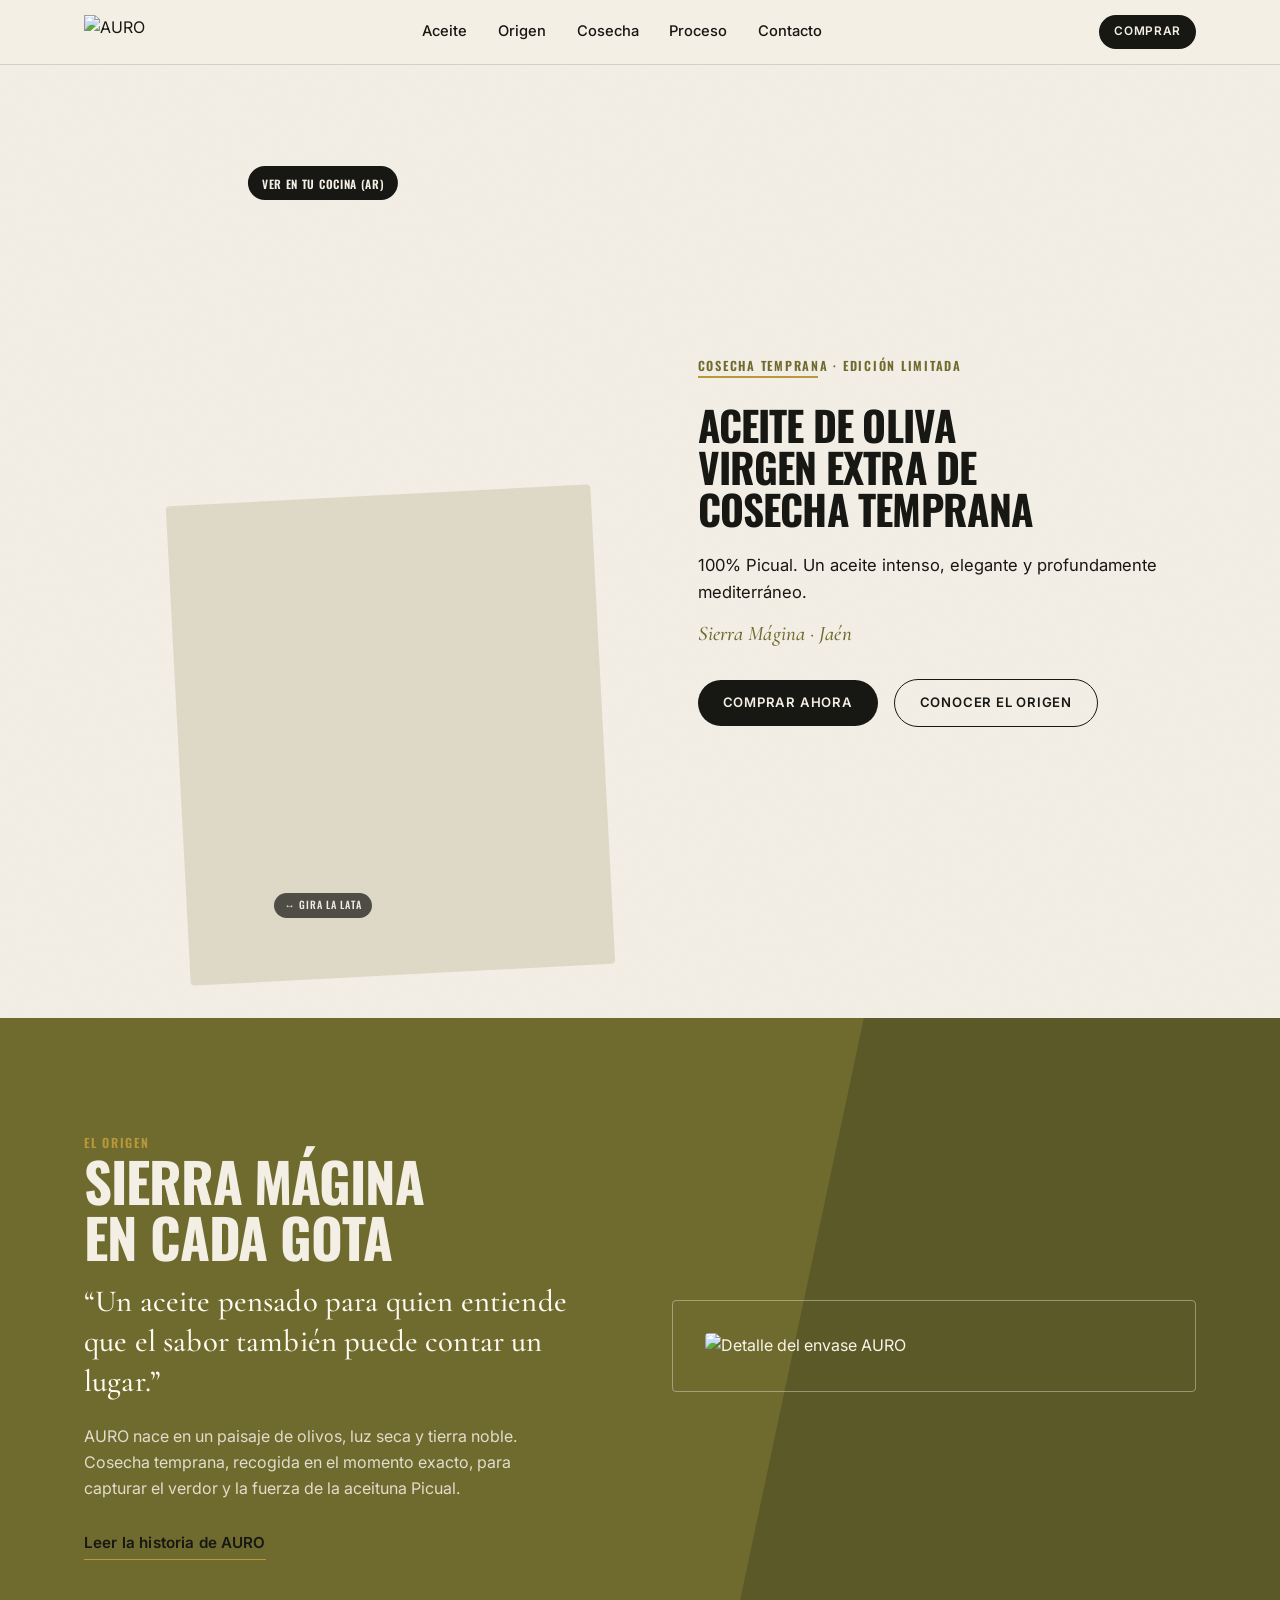
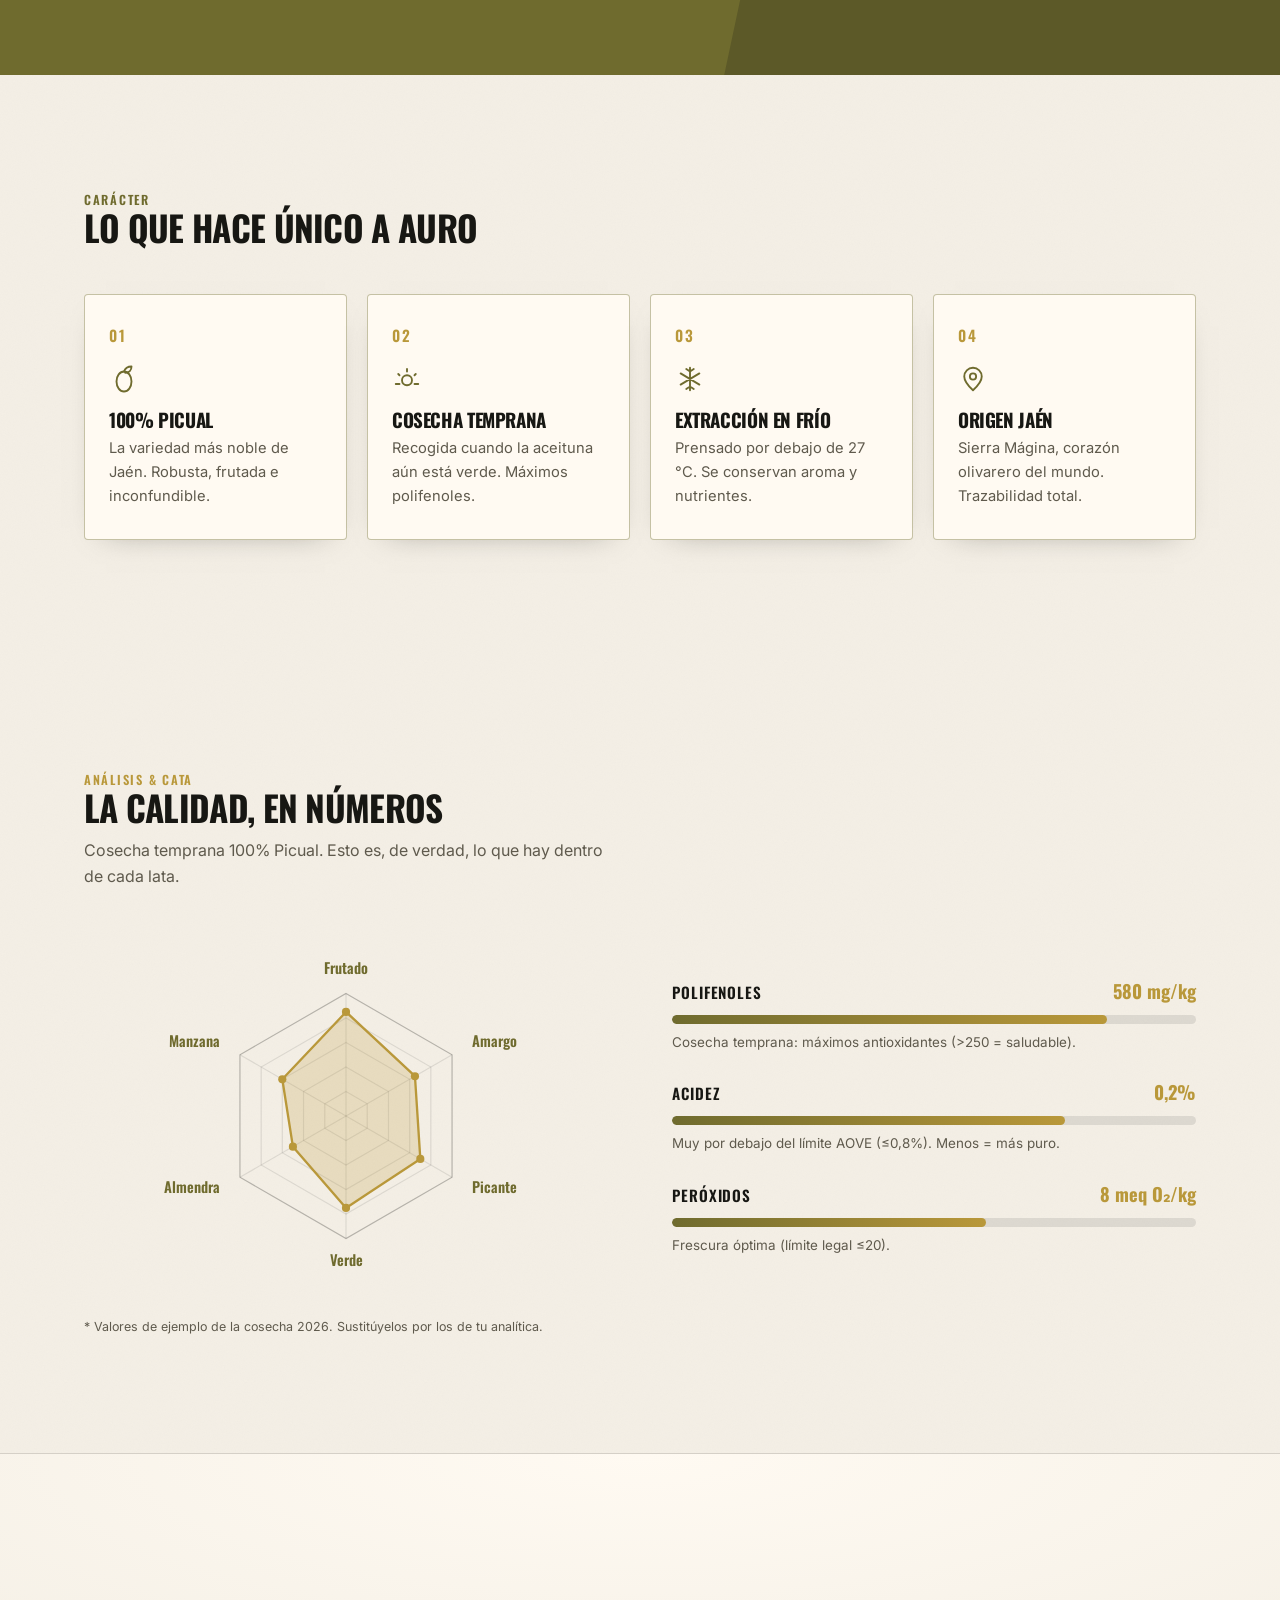
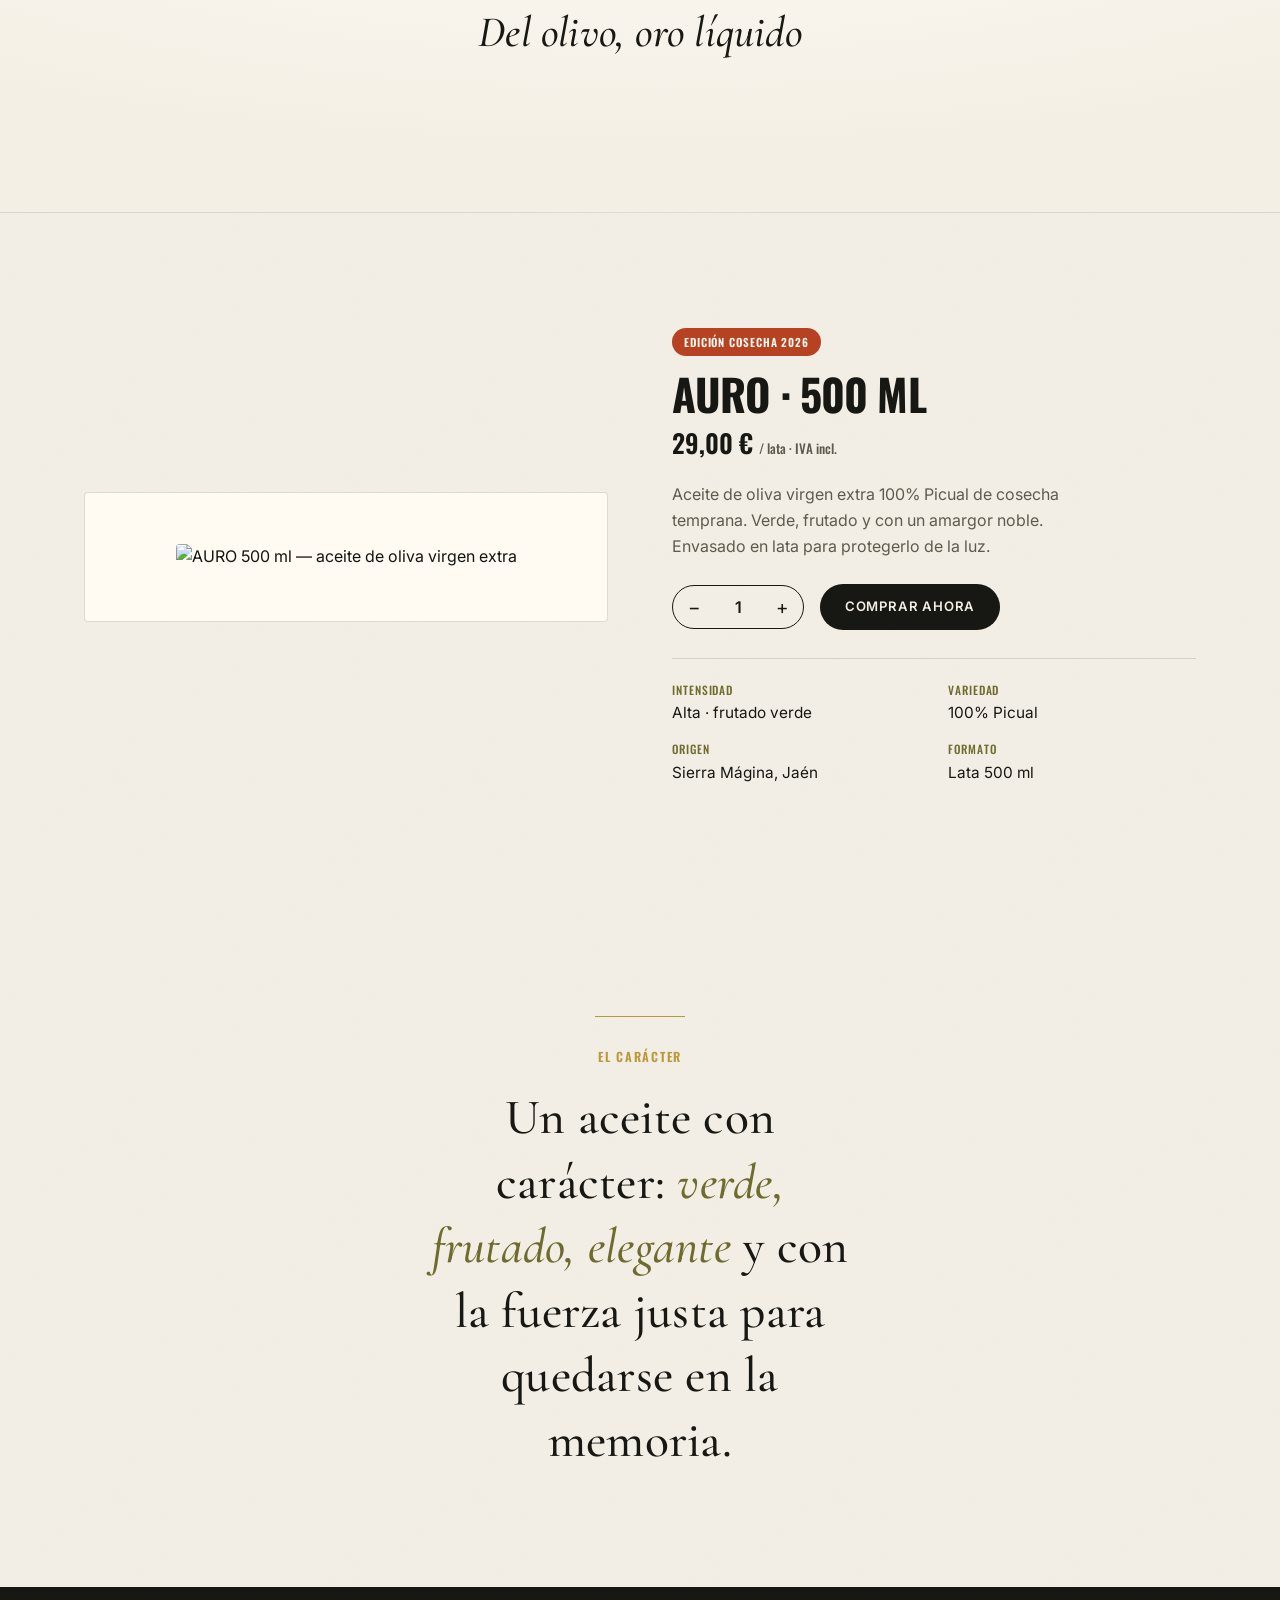
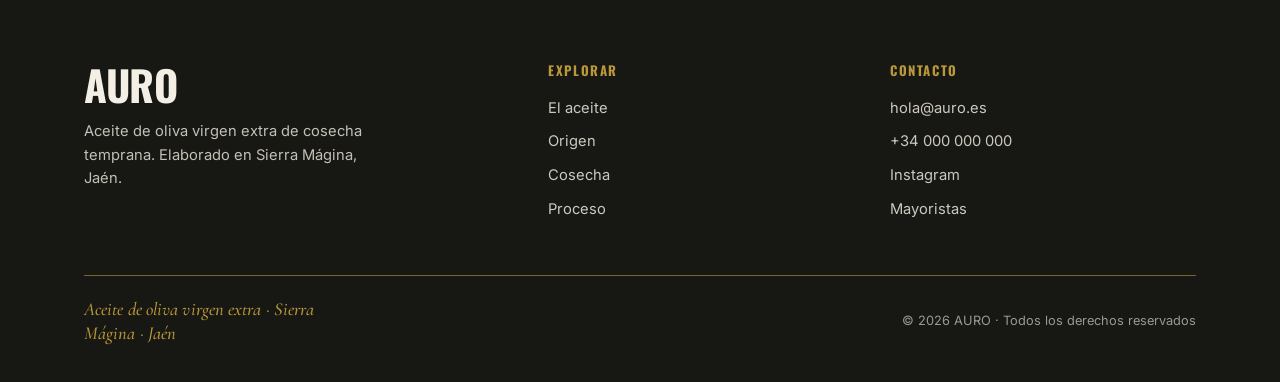
==== index.html @ fba72dfb "Ficha de cata viva (radar de sabor + datos animados) y AR en el hero - Nueva sección #cata: radar SV" ====
<!DOCTYPE html>
<html lang="es">
<head>
<meta charset="UTF-8">
<meta name="viewport" content="width=device-width, initial-scale=1.0">
<title>AURO — Aceite de Oliva Virgen Extra · Sierra Mágina, Jaén</title>
<meta name="description" content="AURO. Aceite de oliva virgen extra de cosecha temprana. 100% Picual, Sierra Mágina, Jaén. Intenso, elegante y profundamente mediterráneo.">

<link rel="icon" type="image/svg+xml" href="favicon.svg">

<!-- Tipografías -->
<link rel="preconnect" href="https://fonts.googleapis.com">
<link rel="preconnect" href="https://fonts.gstatic.com" crossorigin>
<link href="https://fonts.googleapis.com/css2?family=Cormorant+Garamond:ital,wght@0,500;0,600;1,500&family=Inter:wght@400;500;600&family=Oswald:wght@500;600;700&display=swap" rel="stylesheet">

<link rel="stylesheet" href="styles.css">

<!-- Visor 3D (model-viewer) -->
<script type="module" src="https://cdn.jsdelivr.net/npm/@google/model-viewer@3.5.0/dist/model-viewer.min.js"></script>
</head>
<body>

<!-- ============================================================
     HEADER
     ============================================================ -->
<header class="site-header">
  <div class="container site-header__inner">
    <a href="#top" class="brand" aria-label="AURO — Inicio">
      <img src="assets/logo-auro.png" alt="AURO">
    </a>

    <nav class="nav" id="nav" aria-label="Principal">
      <a href="#producto">Aceite</a>
      <a href="#origen">Origen</a>
      <a href="#atributos">Cosecha</a>
      <a href="#proceso">Proceso</a>
      <a href="#contacto">Contacto</a>
    </nav>

    <div class="header-actions">
      <a href="#producto" class="btn btn-primary btn-sm">Comprar</a>
      <button class="nav-toggle" id="navToggle" aria-label="Abrir menú" aria-expanded="false">
        <span></span><span></span><span></span>
      </button>
    </div>
  </div>
</header>

<main id="top">

  <!-- ============================================================
       HERO — 360° (izquierda) + texto (derecha)
       ============================================================ -->
  <section class="hero">
    <div class="container hero__grid">
      <div class="hero__media">
        <model-viewer
            src="assets/3d/lata.glb"
            alt="Lata de AURO — aceite de oliva virgen extra 500 ml, modelo 3D interactivo"
            poster="assets/lata-auro.png"
            camera-controls
            disable-zoom
            auto-rotate
            auto-rotate-delay="0"
            rotation-per-second="20deg"
            interaction-prompt="auto"
            camera-orbit="-25deg 80deg auto"
            max-camera-orbit="auto auto 1000m"
            field-of-view="32deg"
            shadow-intensity="0.9"
            shadow-softness="1"
            exposure="1"
            environment-image="neutral"
            touch-action="pan-y"
            ar
            ar-modes="webxr scene-viewer quick-look"
            loading="eager">
          <button slot="ar-button" class="ar-btn">Ver en tu cocina (AR)</button>
        </model-viewer>
        <span class="hero__hint" aria-hidden="true">↔ Gira la lata</span>
      </div>

      <div class="hero__copy">
        <p class="kicker">Cosecha temprana · Edición limitada</p>
        <div class="hero__rule" aria-hidden="true"></div>
        <h1 class="h-display hero__claim">Aceite de oliva virgen extra de cosecha temprana</h1>
        <p class="hero__sub">100% Picual. Un aceite intenso, elegante y profundamente mediterráneo.</p>
        <p class="hero__origin editorial editorial-i">Sierra Mágina · Jaén</p>
        <div class="hero__cta">
          <a href="#producto" class="btn btn-primary">Comprar ahora</a>
          <a href="#origen" class="btn btn-secondary">Conocer el origen</a>
        </div>
      </div>
    </div>
  </section>

  <!-- ============================================================
       BLOQUE DE ORIGEN
       ============================================================ -->
  <section class="section origin" id="origen">
    <div class="container origin__grid">
      <div class="origin__text">
        <p class="kicker kicker--gold">El origen</p>
        <h2 class="h-xl">Sierra Mágina<br>en cada gota</h2>
        <p class="editorial">“Un aceite pensado para quien entiende que el sabor también puede contar un lugar.”</p>
        <p class="origin__lead">AURO nace en un paisaje de olivos, luz seca y tierra noble. Cosecha temprana, recogida en el momento exacto, para capturar el verdor y la fuerza de la aceituna Picual.</p>
        <p style="margin-top:26px;"><a href="#proceso" class="btn-editorial">Leer la historia de AURO</a></p>
      </div>
      <div class="origin__media">
        <div class="media-frame" style="background:transparent;border-color:color-mix(in srgb,var(--crema) 40%,transparent);">
          <img src="assets/lata-auro.png" class="img-editorial img-warm" alt="Detalle del envase AURO" loading="lazy">
        </div>
      </div>
    </div>
  </section>

  <!-- ============================================================
       ATRIBUTOS (4 cards)
       ============================================================ -->
  <section class="section" id="atributos">
    <div class="container">
      <div class="attrs__head">
        <p class="kicker">Carácter</p>
        <h2 class="h-lg">Lo que hace único a AURO</h2>
      </div>
      <div class="attrs__grid">

        <article class="attr-card">
          <span class="attr-card__num">01</span>
          <svg class="attr-card__icon" viewBox="0 0 24 24" fill="none" stroke="currentColor" stroke-width="1.5" stroke-linecap="round" stroke-linejoin="round" aria-hidden="true">
            <ellipse cx="12" cy="14" rx="6" ry="8"/><path d="M12 6c1-3 4-4 6-4 0 3-2 5-5 5"/>
          </svg>
          <h3>100% Picual</h3>
          <p>La variedad más noble de Jaén. Robusta, frutada e inconfundible.</p>
        </article>

        <article class="attr-card">
          <span class="attr-card__num">02</span>
          <svg class="attr-card__icon" viewBox="0 0 24 24" fill="none" stroke="currentColor" stroke-width="1.5" stroke-linecap="round" stroke-linejoin="round" aria-hidden="true">
            <circle cx="12" cy="13" r="4"/><path d="M12 4v2M5 8 6 9M19 8l-1 1M3 16h3M18 16h3"/>
          </svg>
          <h3>Cosecha temprana</h3>
          <p>Recogida cuando la aceituna aún está verde. Máximos polifenoles.</p>
        </article>

        <article class="attr-card">
          <span class="attr-card__num">03</span>
          <svg class="attr-card__icon" viewBox="0 0 24 24" fill="none" stroke="currentColor" stroke-width="1.5" stroke-linecap="round" stroke-linejoin="round" aria-hidden="true">
            <path d="M12 3v18M4.5 7.5l15 9M19.5 7.5l-15 9M9 4l3 2 3-2M9 20l3-2 3 2"/>
          </svg>
          <h3>Extracción en frío</h3>
          <p>Prensado por debajo de 27 °C. Se conservan aroma y nutrientes.</p>
        </article>

        <article class="attr-card">
          <span class="attr-card__num">04</span>
          <svg class="attr-card__icon" viewBox="0 0 24 24" fill="none" stroke="currentColor" stroke-width="1.5" stroke-linecap="round" stroke-linejoin="round" aria-hidden="true">
            <path d="M12 21s7-6.4 7-11a7 7 0 0 0-14 0c0 4.6 7 11 7 11Z"/><circle cx="12" cy="10" r="2.5"/>
          </svg>
          <h3>Origen Jaén</h3>
          <p>Sierra Mágina, corazón olivarero del mundo. Trazabilidad total.</p>
        </article>

      </div>
    </div>
  </section>

  <!-- ============================================================
       FICHA DE CATA VIVA (radar + datos)
       ============================================================ -->
  <section class="section cata" id="cata">
    <div class="container">
      <div class="cata__head">
        <p class="kicker kicker--gold">Análisis &amp; cata</p>
        <h2 class="h-lg">La calidad, en números</h2>
        <p class="cata__intro">Cosecha temprana 100% Picual. Esto es, de verdad, lo que hay dentro de cada lata.</p>
      </div>

      <div class="cata__grid">
        <div class="cata__radar">
          <svg class="radar" role="img" aria-label="Perfil de cata: frutado, amargo, picante, verde, almendra y manzana"></svg>
        </div>

        <div class="cata__stats">
          <div class="stat">
            <div class="stat__top"><span class="stat__label">Polifenoles</span><span class="stat__value">580 mg/kg</span></div>
            <div class="stat__bar"><div class="stat__fill" data-pct="83"></div></div>
            <p class="stat__note">Cosecha temprana: máximos antioxidantes (&gt;250 = saludable).</p>
          </div>
          <div class="stat">
            <div class="stat__top"><span class="stat__label">Acidez</span><span class="stat__value">0,2%</span></div>
            <div class="stat__bar"><div class="stat__fill" data-pct="75"></div></div>
            <p class="stat__note">Muy por debajo del límite AOVE (≤0,8%). Menos = más puro.</p>
          </div>
          <div class="stat">
            <div class="stat__top"><span class="stat__label">Peróxidos</span><span class="stat__value">8 meq O₂/kg</span></div>
            <div class="stat__bar"><div class="stat__fill" data-pct="60"></div></div>
            <p class="stat__note">Frescura óptima (límite legal ≤20).</p>
          </div>
        </div>
      </div>

      <p class="cata__note">* Valores de ejemplo de la cosecha 2026. Sustitúyelos por los de tu analítica.</p>
    </div>
  </section>

  <!-- ============================================================
       BANDA DE OLIVAS (three.js) — decorativa
       ============================================================ -->
  <section class="olive-band">
    <canvas class="olive-band__canvas"></canvas>
    <div class="olive-band__caption">
      <p class="editorial editorial-i">Del olivo, oro líquido</p>
    </div>
  </section>

  <!-- ============================================================
       SECCIÓN PRODUCTO
       ============================================================ -->
  <section class="section" id="producto">
    <div class="container product__grid">
      <div class="product__media">
        <img src="assets/lata-auro.png" class="img-warm" alt="AURO 500 ml — aceite de oliva virgen extra" loading="lazy">
      </div>

      <div class="product__info">
        <span class="badge">Edición cosecha 2026</span>
        <h2 class="product__name">AURO · 500 ml</h2>
        <p class="product__price">29,00 € <small>/ lata · IVA incl.</small></p>
        <p class="product__desc">Aceite de oliva virgen extra 100% Picual de cosecha temprana. Verde, frutado y con un amargor noble. Envasado en lata para protegerlo de la luz.</p>

        <div class="product__buy">
          <div class="qty" aria-label="Cantidad">
            <button type="button" id="qtyMinus" aria-label="Quitar uno">−</button>
            <input type="number" id="qty" value="1" min="1" max="99" inputmode="numeric" aria-label="Cantidad">
            <button type="button" id="qtyPlus" aria-label="Añadir uno">+</button>
          </div>
          <a href="#" class="btn btn-primary" id="buyBtn">Comprar ahora</a>
        </div>

        <dl class="product__details">
          <div><dt>Intensidad</dt><dd>Alta · frutado verde</dd></div>
          <div><dt>Variedad</dt><dd>100% Picual</dd></div>
          <div><dt>Origen</dt><dd>Sierra Mágina, Jaén</dd></div>
          <div><dt>Formato</dt><dd>Lata 500 ml</dd></div>
        </dl>
      </div>
    </div>
  </section>

  <!-- ============================================================
       BLOQUE EDITORIAL
       ============================================================ -->
  <section class="section editorial-block" id="proceso">
    <div class="container">
      <div class="editorial-block__rule" aria-hidden="true"></div>
      <p class="kicker kicker--gold" style="margin-bottom:18px;">El carácter</p>
      <p class="editorial">Un aceite con carácter: <span class="editorial-i">verde, frutado, elegante</span> y con la fuerza justa para quedarse en la memoria.</p>
    </div>
  </section>

</main>

<!-- ============================================================
     FOOTER
     ============================================================ -->
<footer class="site-footer" id="contacto">
  <div class="container">
    <div class="site-footer__top">
      <div>
        <div class="footer-logo">AURO</div>
        <p style="margin-top:14px;">Aceite de oliva virgen extra de cosecha temprana. Elaborado en Sierra Mágina, Jaén.</p>
      </div>
      <div class="footer-col">
        <h4>Explorar</h4>
        <a href="#producto">El aceite</a>
        <a href="#origen">Origen</a>
        <a href="#atributos">Cosecha</a>
        <a href="#proceso">Proceso</a>
      </div>
      <div class="footer-col">
        <h4>Contacto</h4>
        <a href="mailto:hola@auro.es">hola@auro.es</a>
        <a href="tel:+34000000000">+34 000 000 000</a>
        <a href="#">Instagram</a>
        <a href="#">Mayoristas</a>
      </div>
    </div>

    <div class="site-footer__rule" aria-hidden="true"></div>

    <div class="site-footer__bottom">
      <p class="editorial">Aceite de oliva virgen extra · Sierra Mágina · Jaén</p>
      <small>© 2026 AURO · Todos los derechos reservados</small>
    </div>
  </div>
</footer>

<script>
  /* Menú móvil */
  (function(){
    var t = document.getElementById('navToggle'), n = document.getElementById('nav');
    t.addEventListener('click', function(){
      var open = n.classList.toggle('is-open');
      t.setAttribute('aria-expanded', open ? 'true' : 'false');
    });
    n.querySelectorAll('a').forEach(function(a){ a.addEventListener('click', function(){ n.classList.remove('is-open'); t.setAttribute('aria-expanded','false'); }); });
  })();

  /* Selector de cantidad */
  (function(){
    var input = document.getElementById('qty');
    var clamp = function(v){ return Math.max(1, Math.min(99, v||1)); };
    document.getElementById('qtyMinus').addEventListener('click', function(){ input.value = clamp(parseInt(input.value,10)-1); });
    document.getElementById('qtyPlus').addEventListener('click', function(){ input.value = clamp(parseInt(input.value,10)+1); });
    input.addEventListener('change', function(){ input.value = clamp(parseInt(input.value,10)); });
  })();

  /* Aleja la cámara del visor 3D del hero para que la lata se vea entera */
  (function(){
    var mv = document.querySelector('.hero__media model-viewer');
    if(!mv) return;
    mv.addEventListener('load', function(){
      try{
        var o = mv.getCameraOrbit();
        mv.cameraOrbit = o.theta + 'rad ' + o.phi + 'rad ' + (o.radius * 1.2) + 'm';
        if (mv.jumpCameraToGoal) mv.jumpCameraToGoal();
      }catch(e){}
    });
  })();
</script>

<!-- Ficha de cata viva (radar + datos) -->
<script src="assets/cata.js" defer></script>

<!-- Banda decorativa de olivas (three.js) -->
<script type="module" src="assets/olive-band.js"></script>

</body>
</html>
---- styles.css ----
/* ============================================================
   AURO — Sistema visual base
   Aceite de oliva virgen extra · Sierra Mágina · Jaén
   Estética: mediterránea, artesanal, premium, editorial.
   ============================================================ */

/* ------------------------------------------------------------
   1. TOKENS · color, tipografía, espaciado
   ------------------------------------------------------------ */
:root{
  /* Paleta */
  --negro-oliva:   #171713;  /* logo, titulares, textos fuertes, botón principal */
  --verde-oliva:   #6F6B2E;  /* fondos secundarios, iconos, separadores */
  --dorado:        #B9983A;  /* acentos premium, hover, líneas finas */
  --crema:         #F4EFE5;  /* fondo principal */
  --terracota:     #B64222;  /* llamadas puntuales, badges */
  --blanco-calido: #FFFAF2;  /* tarjetas, zonas limpias */
  --gris-texto:    #5F5A4D;  /* texto secundario, microcopy */

  /* Tipografía */
  --font-heading: 'Oswald', 'Arial Narrow', sans-serif;
  --font-body: 'Inter', system-ui, sans-serif;
  --font-editorial: 'Cormorant Garamond', Georgia, serif;

  /* Medidas */
  --maxw: 1240px;
  --pad-x: clamp(20px, 5vw, 72px);
  --radius: 4px;          /* esquinas rectas/sutiles */
  --radius-pill: 999px;   /* botones */
  --line: 1px solid color-mix(in srgb, var(--negro-oliva) 14%, transparent);
  --line-gold: 1px solid var(--dorado);

  /* Sombras muy sutiles */
  --shadow-soft: 0 18px 40px -24px rgba(23,23,19,.45);
  --shadow-card: 0 10px 30px -22px rgba(23,23,19,.5);
}

/* ------------------------------------------------------------
   2. RESET
   ------------------------------------------------------------ */
*,*::before,*::after{ box-sizing:border-box; margin:0; padding:0; }
html{ scroll-behavior:smooth; -webkit-text-size-adjust:100%; }
body{
  font-family:var(--font-body);
  font-weight:400;
  line-height:1.62;
  color:var(--negro-oliva);
  background-color:var(--crema);
  /* textura sutil tipo papel */
  background-image:url("data:image/svg+xml,%3Csvg xmlns='http://www.w3.org/2000/svg' width='180' height='180'%3E%3Cfilter id='n'%3E%3CfeTurbulence type='fractalNoise' baseFrequency='0.9' numOctaves='2' stitchTiles='stitch'/%3E%3CfeColorMatrix type='saturate' values='0'/%3E%3C/filter%3E%3Crect width='100%25' height='100%25' filter='url(%23n)' opacity='0.035'/%3E%3C/svg%3E");
  -webkit-font-smoothing:antialiased;
  text-rendering:optimizeLegibility;
  overflow-x:hidden;
}
img,svg{ display:block; max-width:100%; }
a{ color:inherit; text-decoration:none; }
button{ font-family:inherit; cursor:pointer; border:0; background:none; }
ul{ list-style:none; }

/* ------------------------------------------------------------
   3. TIPOGRAFÍA
   ------------------------------------------------------------ */
h1,h2,h3,h4{
  font-family:var(--font-heading);
  font-weight:700;
  text-transform:uppercase;
  letter-spacing:-0.02em;
  line-height:1.02;
  color:var(--negro-oliva);
}
.h-display{ font-size:clamp(2.6rem, 6.5vw, 5rem); }
.h-xl{ font-size:clamp(2rem, 4.5vw, 3.4rem); }
.h-lg{ font-size:clamp(1.5rem, 3vw, 2.2rem); }
.h-sm{ font-size:clamp(1.05rem, 1.6vw, 1.3rem); letter-spacing:0; }

p{ color:var(--negro-oliva); }
.muted{ color:var(--gris-texto); }

/* Editorial (Cormorant) — frases emocionales, citas, origen */
.editorial{
  font-family:var(--font-editorial);
  font-weight:500;
  line-height:1.3;
  letter-spacing:.005em;
}
.editorial-i{ font-style:italic; }

/* Etiqueta / kicker */
.kicker{
  font-family:var(--font-heading);
  font-weight:600;
  text-transform:uppercase;
  letter-spacing:.14em;
  font-size:.78rem;
  color:var(--verde-oliva);
}
.kicker--gold{ color:var(--dorado); }
.kicker--terra{ color:var(--terracota); }

/* ------------------------------------------------------------
   4. LAYOUT
   ------------------------------------------------------------ */
.container{
  width:100%;
  max-width:var(--maxw);
  margin-inline:auto;
  padding-inline:var(--pad-x);
}
.section{ padding-block:clamp(64px, 9vw, 130px); position:relative; }
.section--tight{ padding-block:clamp(48px, 6vw, 88px); }

/* Separador fino */
.divider{ height:0; border-top:var(--line); }
.divider--gold{ border-top:var(--line-gold); opacity:.7; }

/* ------------------------------------------------------------
   5. BOTONES
   ------------------------------------------------------------ */
.btn{
  display:inline-flex;
  align-items:center;
  justify-content:center;
  gap:.6em;
  font-family:var(--font-body);
  font-weight:600;
  font-size:.82rem;
  text-transform:uppercase;
  letter-spacing:.06em;
  padding:.95em 1.9em;
  border-radius:var(--radius-pill);
  transition:background-color .25s ease, color .25s ease, border-color .25s ease, transform .15s ease;
}
.btn:active{ transform:translateY(1px); }

/* Principal */
.btn-primary{ background:var(--negro-oliva); color:var(--crema); }
.btn-primary:hover{ background:var(--verde-oliva); color:var(--blanco-calido); }

/* Secundario */
.btn-secondary{ background:transparent; color:var(--negro-oliva); border:1px solid var(--negro-oliva); }
.btn-secondary:hover{ background:var(--negro-oliva); color:var(--crema); }

/* Editorial (sin caja, línea dorada inferior) */
.btn-editorial{
  display:inline-block;
  padding:.2em 0;
  font-family:var(--font-body);
  font-weight:600;
  font-size:.95rem;
  letter-spacing:.01em;
  text-transform:none;
  color:var(--negro-oliva);
  border-bottom:1.5px solid var(--dorado);
  transition:color .2s ease, border-color .2s ease;
}
.btn-editorial:hover{ color:var(--verde-oliva); border-color:var(--verde-oliva); }

/* Botón pequeño (header) */
.btn-sm{ padding:.6em 1.25em; font-size:.74rem; }

/* ------------------------------------------------------------
   6. HEADER
   ------------------------------------------------------------ */
.site-header{
  position:sticky;
  top:0;
  z-index:50;
  background:color-mix(in srgb, var(--crema) 88%, transparent);
  backdrop-filter:saturate(120%) blur(8px);
  border-bottom:var(--line);
}
.site-header__inner{
  display:flex;
  align-items:center;
  justify-content:space-between;
  gap:24px;
  padding-block:14px;
}
.brand img{ height:34px; width:auto; }
.brand{ display:inline-flex; align-items:center; }

.nav{ display:flex; align-items:center; gap:clamp(18px,2.4vw,34px); }
.nav a{
  font-weight:500;
  font-size:.92rem;
  color:var(--negro-oliva);
  position:relative;
  padding-block:6px;
}
.nav a::after{
  content:""; position:absolute; left:0; bottom:0;
  width:0; height:1.5px; background:var(--dorado);
  transition:width .25s ease;
}
.nav a:hover::after{ width:100%; }

.header-actions{ display:flex; align-items:center; gap:14px; }

/* Hamburguesa */
.nav-toggle{ display:none; flex-direction:column; gap:5px; padding:8px; }
.nav-toggle span{ width:24px; height:2px; background:var(--negro-oliva); transition:.3s; }

/* ------------------------------------------------------------
   6b. LATA 3D — visor en el hero (columna izquierda)
   ------------------------------------------------------------ */
.hero__media model-viewer{
  width:100%;
  height:clamp(520px, 86vh, 820px);
  background:transparent;
  --poster-color:transparent;
  --progress-bar-color:var(--dorado);
  cursor:grab;
}
.hero__media model-viewer:active{ cursor:grabbing; }
.hero__hint{
  position:absolute; bottom:10px; left:50%; transform:translateX(-50%);
  display:inline-flex; gap:.5em; align-items:center;
  background:color-mix(in srgb, var(--negro-oliva) 78%, transparent);
  color:var(--crema);
  font-family:var(--font-heading); font-weight:500;
  text-transform:uppercase; letter-spacing:.1em; font-size:.64rem;
  padding:.45em 1em; border-radius:var(--radius-pill);
  backdrop-filter:blur(4px); pointer-events:none;
  opacity:.92;
}

/* Hotspots (puntos interactivos sobre la lata) */
.hotspot{
  width:20px; height:20px; border-radius:50%;
  border:2px solid var(--crema);
  background:var(--dorado);
  box-shadow:0 2px 10px rgba(23,23,19,.4);
  padding:0; cursor:pointer;
  transition:transform .18s ease, opacity .2s ease;
}
.hotspot:hover{ transform:scale(1.18); }
.hotspot:not([data-visible]){ opacity:0; pointer-events:none; }
.hotspot__label{
  position:absolute; left:50%; bottom:calc(100% + 9px); transform:translateX(-50%);
  white-space:nowrap;
  background:var(--negro-oliva); color:var(--crema);
  font-family:var(--font-body); font-weight:600; font-size:.76rem; letter-spacing:.01em;
  padding:.45em .75em; border-radius:6px;
  opacity:0; pointer-events:none; transition:opacity .18s ease;
  box-shadow:var(--shadow-card);
}
.hotspot:hover .hotspot__label,
.hotspot:focus-visible .hotspot__label{ opacity:1; }

/* ------------------------------------------------------------
   7. HERO
   ------------------------------------------------------------ */
.hero{ position:relative; overflow:hidden; }
.hero__grid{
  display:grid;
  grid-template-columns:1fr 1fr;   /* 360° izquierda · texto derecha */
  gap:clamp(48px, 9vw, 220px);     /* separa más las columnas */
  align-items:center;
  max-width:1820px;                /* usa más ancho de pantalla */
  padding-block:clamp(48px,7vw,96px);
}
.hero__claim{
  max-width:16ch;
  margin-bottom:22px;
  font-size:clamp(1.9rem, 3.2vw, 3rem);   /* titular más pequeño */
}
.hero__sub{
  font-size:clamp(1rem,1.3vw,1.15rem);
  max-width:46ch;
  margin-bottom:14px;
  color:var(--negro-oliva);
}
.hero__origin{
  font-family:var(--font-editorial);
  font-style:italic;
  font-size:1.3rem;
  color:var(--verde-oliva);
  margin-bottom:32px;
}
.hero__cta{ display:flex; flex-wrap:wrap; gap:16px; align-items:center; }

/* Imagen de producto del hero */
.hero__media{ position:relative; display:flex; justify-content:center; }
.hero__media img{
  width:auto;
  max-height:clamp(420px, 64vh, 680px);
  border-radius:var(--radius);
  box-shadow:var(--shadow-soft);
}
/* Detalle gráfico: bloque verde oliva + línea dorada */
.hero__media::before{
  content:"";
  position:absolute; inset:auto -4% -6% 22%;
  height:62%; z-index:-1;
  background:var(--verde-oliva);
  border-radius:var(--radius);
  opacity:.16;
  transform:rotate(-3deg);
}
.hero__rule{
  width:120px; height:0; border-top:2px solid var(--dorado);
  margin-bottom:26px;
}

/* Visor 360° (secuencia de imágenes) */
.viewer-360{
  position:relative;
  aspect-ratio:560 / 720;
  height:clamp(420px, 60vh, 640px);
  max-width:100%;
  margin-inline:auto;
  border-radius:var(--radius);
  cursor:grab;
  touch-action:pan-y;             /* arrastre horizontal gira · vertical hace scroll */
  user-select:none; -webkit-user-select:none;
  outline-offset:4px;
}
.viewer-360.is-dragging{ cursor:grabbing; }
.viewer-360:focus-visible{ outline:2px solid var(--dorado); }
.viewer-360__img,
.viewer-360__fallback{
  width:100%; height:100%;
  object-fit:contain;
  border-radius:var(--radius);
  pointer-events:none;
  -webkit-user-drag:none;
  filter:saturate(1.04) contrast(1.02) brightness(1.01); /* = .img-warm */
}
/* Capa de carga */
.viewer-360__overlay{
  position:absolute; inset:0;
  display:flex; flex-direction:column; align-items:center; justify-content:center;
  gap:12px;
  color:var(--gris-texto);
  font-family:var(--font-heading); letter-spacing:.1em; font-size:.8rem;
}
.viewer-360__spinner{
  width:30px; height:30px; border-radius:50%;
  border:2px solid color-mix(in srgb, var(--verde-oliva) 30%, transparent);
  border-top-color:var(--dorado);
  animation:viewer360-spin .8s linear infinite;
}
@keyframes viewer360-spin{ to{ transform:rotate(360deg); } }
/* Pista de arrastre */
.viewer-360__hint{
  position:absolute; left:50%; bottom:14px; transform:translateX(-50%);
  display:inline-flex; align-items:center; gap:.4em;
  background:color-mix(in srgb, var(--negro-oliva) 78%, transparent);
  color:var(--crema);
  font-family:var(--font-heading); font-weight:500;
  text-transform:uppercase; letter-spacing:.1em; font-size:.66rem;
  padding:.5em 1em; border-radius:var(--radius-pill);
  opacity:0; transition:opacity .4s ease; pointer-events:none;
  backdrop-filter:blur(4px);
}
.viewer-360.is-ready .viewer-360__hint{ opacity:.92; }
.viewer-360.is-touched .viewer-360__hint{ opacity:0; }
@media (prefers-reduced-motion:reduce){
  .viewer-360__spinner{ animation:none; }
}

/* ------------------------------------------------------------
   8. BLOQUE DE ORIGEN
   ------------------------------------------------------------ */
.origin{
  background:var(--verde-oliva);
  color:var(--crema);
  position:relative;
  overflow:hidden;
}
.origin h2{ color:var(--crema); }
.origin__grid{
  display:grid;
  grid-template-columns:1fr 1fr;
  gap:clamp(28px,5vw,72px);
  align-items:center;
}
.origin__text .editorial{
  font-size:clamp(1.4rem,2.4vw,2rem);
  color:var(--blanco-calido);
  margin-top:18px;
}
.origin__lead{ margin-top:22px; color:color-mix(in srgb, var(--crema) 86%, transparent); max-width:48ch; }
/* motivo geométrico sutil (diagonal) */
.origin::after{
  content:"";
  position:absolute; right:-8%; top:-20%;
  width:46%; height:140%;
  background:color-mix(in srgb, var(--negro-oliva) 22%, transparent);
  transform:skewX(-12deg);
  pointer-events:none;
}
.origin .container{ position:relative; z-index:1; }

/* ------------------------------------------------------------
   9. BLOQUE DE ATRIBUTOS (4 cards)
   ------------------------------------------------------------ */
.attrs__head{ max-width:54ch; margin-bottom:clamp(28px,4vw,48px); }
.attrs__grid{
  display:grid;
  grid-template-columns:repeat(4,1fr);
  gap:20px;
}
.attr-card{
  background:var(--blanco-calido);
  border:1px solid color-mix(in srgb, var(--verde-oliva) 40%, transparent);
  border-radius:var(--radius);
  padding:28px 24px 30px;
  box-shadow:var(--shadow-card);
  transition:border-color .25s ease, transform .25s ease;
}
.attr-card:hover{ border-color:var(--dorado); transform:translateY(-4px); }
.attr-card__num{
  font-family:var(--font-heading);
  font-weight:600;
  font-size:.95rem;
  color:var(--dorado);
  letter-spacing:.1em;
}
.attr-card__icon{ width:30px; height:30px; margin:14px 0 16px; color:var(--verde-oliva); }
.attr-card h3{ font-size:1.18rem; margin-bottom:8px; }
.attr-card p{ font-size:.92rem; color:var(--gris-texto); }

/* ------------------------------------------------------------
   10. SECCIÓN PRODUCTO
   ------------------------------------------------------------ */
.product__grid{
  display:grid;
  grid-template-columns:1fr 1fr;
  gap:clamp(32px,5vw,80px);
  align-items:center;
}
.product__media{
  background:var(--blanco-calido);
  border:var(--line);
  border-radius:var(--radius);
  padding:clamp(24px,4vw,56px);
  display:flex; justify-content:center;
}
.product__media img{ max-height:560px; width:auto; box-shadow:var(--shadow-soft); border-radius:var(--radius); }

.product__name{ font-size:clamp(2rem,3.4vw,2.8rem); }
.product__price{
  font-family:var(--font-heading); font-weight:600;
  font-size:1.6rem; color:var(--negro-oliva); margin:6px 0 18px;
}
.product__price small{ font-size:.82rem; color:var(--gris-texto); font-weight:500; }
.product__desc{ max-width:44ch; margin-bottom:24px; color:var(--gris-texto); }

/* Selector de cantidad */
.qty{ display:inline-flex; align-items:center; border:1px solid var(--negro-oliva); border-radius:var(--radius-pill); overflow:hidden; }
.qty button{ width:42px; height:42px; font-size:1.2rem; color:var(--negro-oliva); transition:background .2s; }
.qty button:hover{ background:color-mix(in srgb, var(--negro-oliva) 8%, transparent); }
.qty input{ width:46px; text-align:center; border:0; background:transparent; font-family:var(--font-body); font-weight:600; font-size:1rem; color:var(--negro-oliva); -moz-appearance:textfield; }
.qty input::-webkit-outer-spin-button,.qty input::-webkit-inner-spin-button{ -webkit-appearance:none; }

.product__buy{ display:flex; flex-wrap:wrap; gap:16px; align-items:center; margin-block:6px 28px; }

/* Ficha de detalles */
.product__details{ display:grid; grid-template-columns:1fr 1fr; gap:14px 28px; border-top:var(--line); padding-top:22px; }
.product__details dt{ font-family:var(--font-heading); font-weight:500; text-transform:uppercase; letter-spacing:.08em; font-size:.72rem; color:var(--verde-oliva); }
.product__details dd{ font-size:.96rem; margin-top:2px; }

/* Badge terracota (acento puntual) */
.badge{
  display:inline-block;
  font-family:var(--font-heading); font-weight:600; text-transform:uppercase;
  letter-spacing:.08em; font-size:.7rem;
  color:var(--blanco-calido); background:var(--terracota);
  padding:5px 12px; border-radius:var(--radius-pill);
  margin-bottom:16px;
}

/* ------------------------------------------------------------
   11. BLOQUE EDITORIAL
   ------------------------------------------------------------ */
.editorial-block{ text-align:center; }
.editorial-block .editorial{
  font-size:clamp(1.8rem, 4vw, 3.1rem);
  max-width:18ch;
  margin-inline:auto;
  color:var(--negro-oliva);
}
.editorial-block__rule{ width:90px; height:0; border-top:1.5px solid var(--dorado); margin:0 auto 30px; }
.editorial-block .editorial-i{ color:var(--verde-oliva); }

/* ------------------------------------------------------------
   11b. BANDA DE OLIVAS (three.js, decorativa)
   ------------------------------------------------------------ */
.olive-band{
  position:relative;
  width:100%;
  height:clamp(300px, 40vh, 460px);
  overflow:hidden;
  background:radial-gradient(120% 120% at 50% 0%,
    var(--blanco-calido) 0%, var(--crema) 70%);
  border-block:var(--line);
}
.olive-band__canvas{
  position:absolute; inset:0; width:100%; height:100%; display:block;
}
.olive-band__caption{
  position:relative; z-index:1;
  height:100%;
  display:flex; align-items:center; justify-content:center;
  text-align:center; padding-inline:var(--pad-x);
  pointer-events:none;
}
.olive-band__caption .editorial{
  font-size:clamp(1.6rem, 3.4vw, 2.8rem);
  color:var(--negro-oliva);
  text-shadow:0 1px 2px color-mix(in srgb, var(--crema) 75%, transparent);
}

/* ------------------------------------------------------------
   11c. FICHA DE CATA (radar + datos) + botón AR
   ------------------------------------------------------------ */
.cata__head{ max-width:60ch; margin-bottom:clamp(28px,4vw,52px); }
.cata__intro{ color:var(--gris-texto); margin-top:12px; max-width:54ch; }
.cata__grid{ display:grid; grid-template-columns:1fr 1fr; gap:clamp(28px,5vw,72px); align-items:center; }
.cata__radar{ display:flex; justify-content:center; }
.radar{ width:100%; max-width:420px; height:auto; overflow:visible; }
.cata__stats{ display:flex; flex-direction:column; gap:24px; }
.stat__top{ display:flex; justify-content:space-between; align-items:baseline; gap:12px; margin-bottom:9px; }
.stat__label{ font-family:var(--font-heading); font-weight:600; text-transform:uppercase; letter-spacing:.06em; font-size:.95rem; color:var(--negro-oliva); }
.stat__value{ font-family:var(--font-heading); font-weight:700; font-size:1.15rem; color:var(--dorado); white-space:nowrap; }
.stat__bar{ height:9px; background:color-mix(in srgb,var(--negro-oliva) 10%, transparent); border-radius:var(--radius-pill); overflow:hidden; }
.stat__fill{ height:100%; width:0; border-radius:var(--radius-pill); background:linear-gradient(90deg,var(--verde-oliva),var(--dorado)); transition:width 1.1s cubic-bezier(.22,1,.36,1); }
.stat__note{ font-size:.84rem; color:var(--gris-texto); margin-top:8px; }
.cata__note{ margin-top:26px; font-size:.78rem; color:var(--gris-texto); }
@media (max-width:880px){ .cata__grid{ grid-template-columns:1fr; gap:40px; } }

/* Botón AR (model-viewer del hero) */
.ar-btn{
  position:absolute; left:50%; top:12px; transform:translateX(-50%);
  display:inline-flex; align-items:center; gap:.5em;
  background:var(--negro-oliva); color:var(--crema);
  font-family:var(--font-heading); font-weight:600; letter-spacing:.06em;
  text-transform:uppercase; font-size:.72rem;
  padding:.7em 1.2em; border-radius:var(--radius-pill); border:0; cursor:pointer;
  box-shadow:var(--shadow-soft); z-index:2;
}

/* ------------------------------------------------------------
   12. FOOTER
   ------------------------------------------------------------ */
.site-footer{ background:var(--negro-oliva); color:var(--crema); padding-block:clamp(48px,6vw,80px) 36px; }
.site-footer__top{ display:grid; grid-template-columns:1.4fr 1fr 1fr; gap:36px; }
.footer-logo{
  font-family:var(--font-heading); font-weight:700; text-transform:uppercase;
  letter-spacing:-0.02em; font-size:2.6rem; color:var(--crema); line-height:1;
}
.site-footer p{ color:color-mix(in srgb, var(--crema) 78%, transparent); font-size:.92rem; max-width:34ch; }
.footer-col h4{ color:var(--dorado); font-size:.82rem; letter-spacing:.12em; margin-bottom:14px; }
.footer-col a{ display:block; padding:5px 0; color:color-mix(in srgb, var(--crema) 82%, transparent); font-size:.92rem; }
.footer-col a:hover{ color:var(--dorado); }
.site-footer__rule{ height:0; border-top:1px solid color-mix(in srgb, var(--dorado) 60%, transparent); margin:clamp(32px,4vw,48px) 0 22px; }
.site-footer__bottom{ display:flex; flex-wrap:wrap; gap:10px 24px; justify-content:space-between; align-items:center; }
.site-footer__bottom .editorial{ font-style:italic; color:var(--dorado); font-size:1.15rem; }
.site-footer__bottom small{ color:color-mix(in srgb, var(--crema) 60%, transparent); font-size:.8rem; }

/* ------------------------------------------------------------
   13. IMÁGENES (clases de tratamiento)
   ------------------------------------------------------------ */
.img-editorial{ border-radius:var(--radius); box-shadow:var(--shadow-soft); }
.img-soft{ border-radius:var(--radius); box-shadow:var(--shadow-card); }
.img-warm{ filter:saturate(1.04) contrast(1.02) brightness(1.01); }
.media-frame{ background:var(--blanco-calido); border:var(--line); border-radius:var(--radius); padding:clamp(16px,2.5vw,32px); }
.media-frame--olive{ background:var(--verde-oliva); border-color:transparent; }

/* ------------------------------------------------------------
   14. RESPONSIVE (mobile-first overrides)
   ------------------------------------------------------------ */
@media (max-width:960px){
  .hero__grid{ grid-template-columns:1fr; gap:40px; }
  .hero__media{ order:-1; }
  .viewer-360{ height:auto; width:min(82%, 360px); }
  .origin__grid{ grid-template-columns:1fr; }
  .product__grid{ grid-template-columns:1fr; }
  .attrs__grid{ grid-template-columns:repeat(2,1fr); }
  .site-footer__top{ grid-template-columns:1fr 1fr; }
}
@media (max-width:680px){
  .nav, .header-actions .btn-sm{ display:none; }
  .nav-toggle{ display:flex; }
  /* nav móvil desplegable */
  .nav.is-open{
    display:flex; flex-direction:column; align-items:flex-start; gap:4px;
    position:absolute; top:100%; left:0; right:0;
    background:var(--crema); border-bottom:var(--line);
    padding:18px var(--pad-x) 24px;
  }
  .nav.is-open a{ font-size:1.1rem; padding-block:10px; }
  .attrs__grid{ grid-template-columns:1fr; }
  .product__details{ grid-template-columns:1fr; }
  .site-footer__top{ grid-template-columns:1fr; }
}
@media (prefers-reduced-motion:reduce){
  *{ scroll-behavior:auto; transition:none !important; }
}
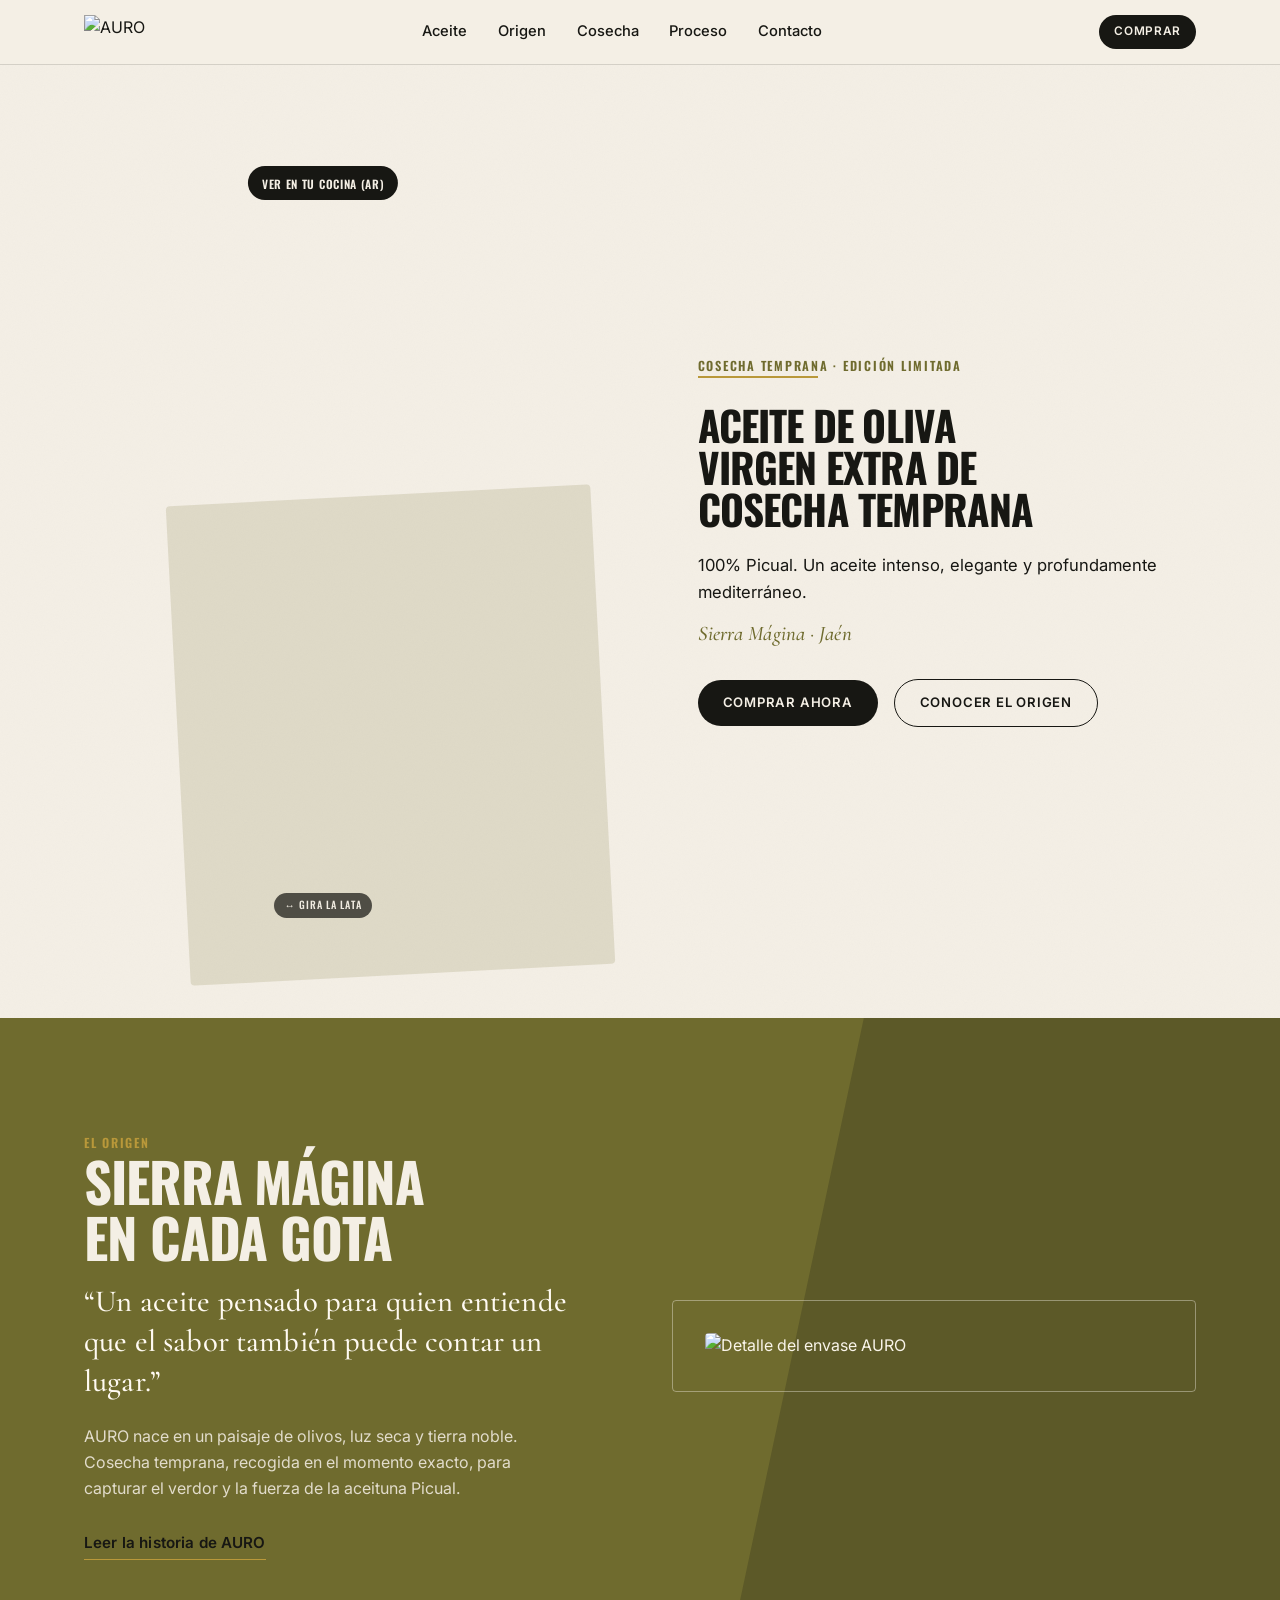
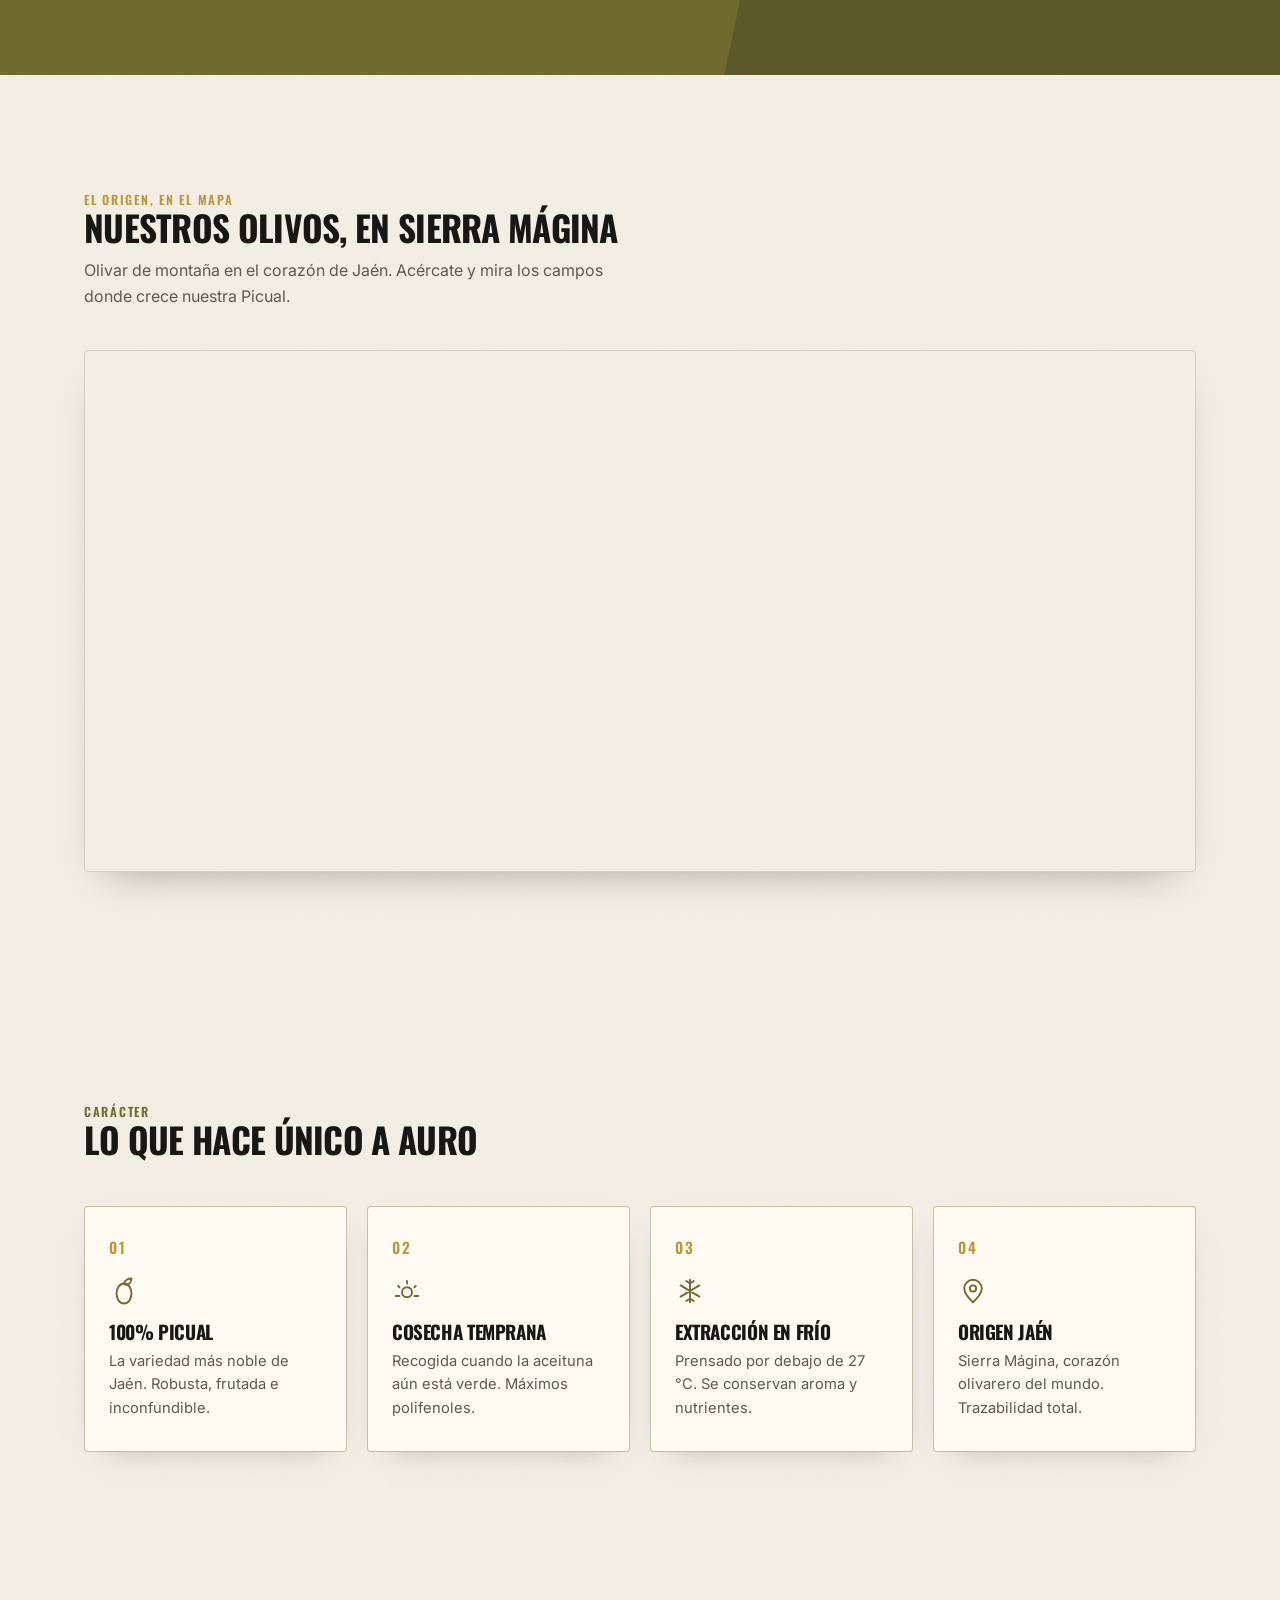
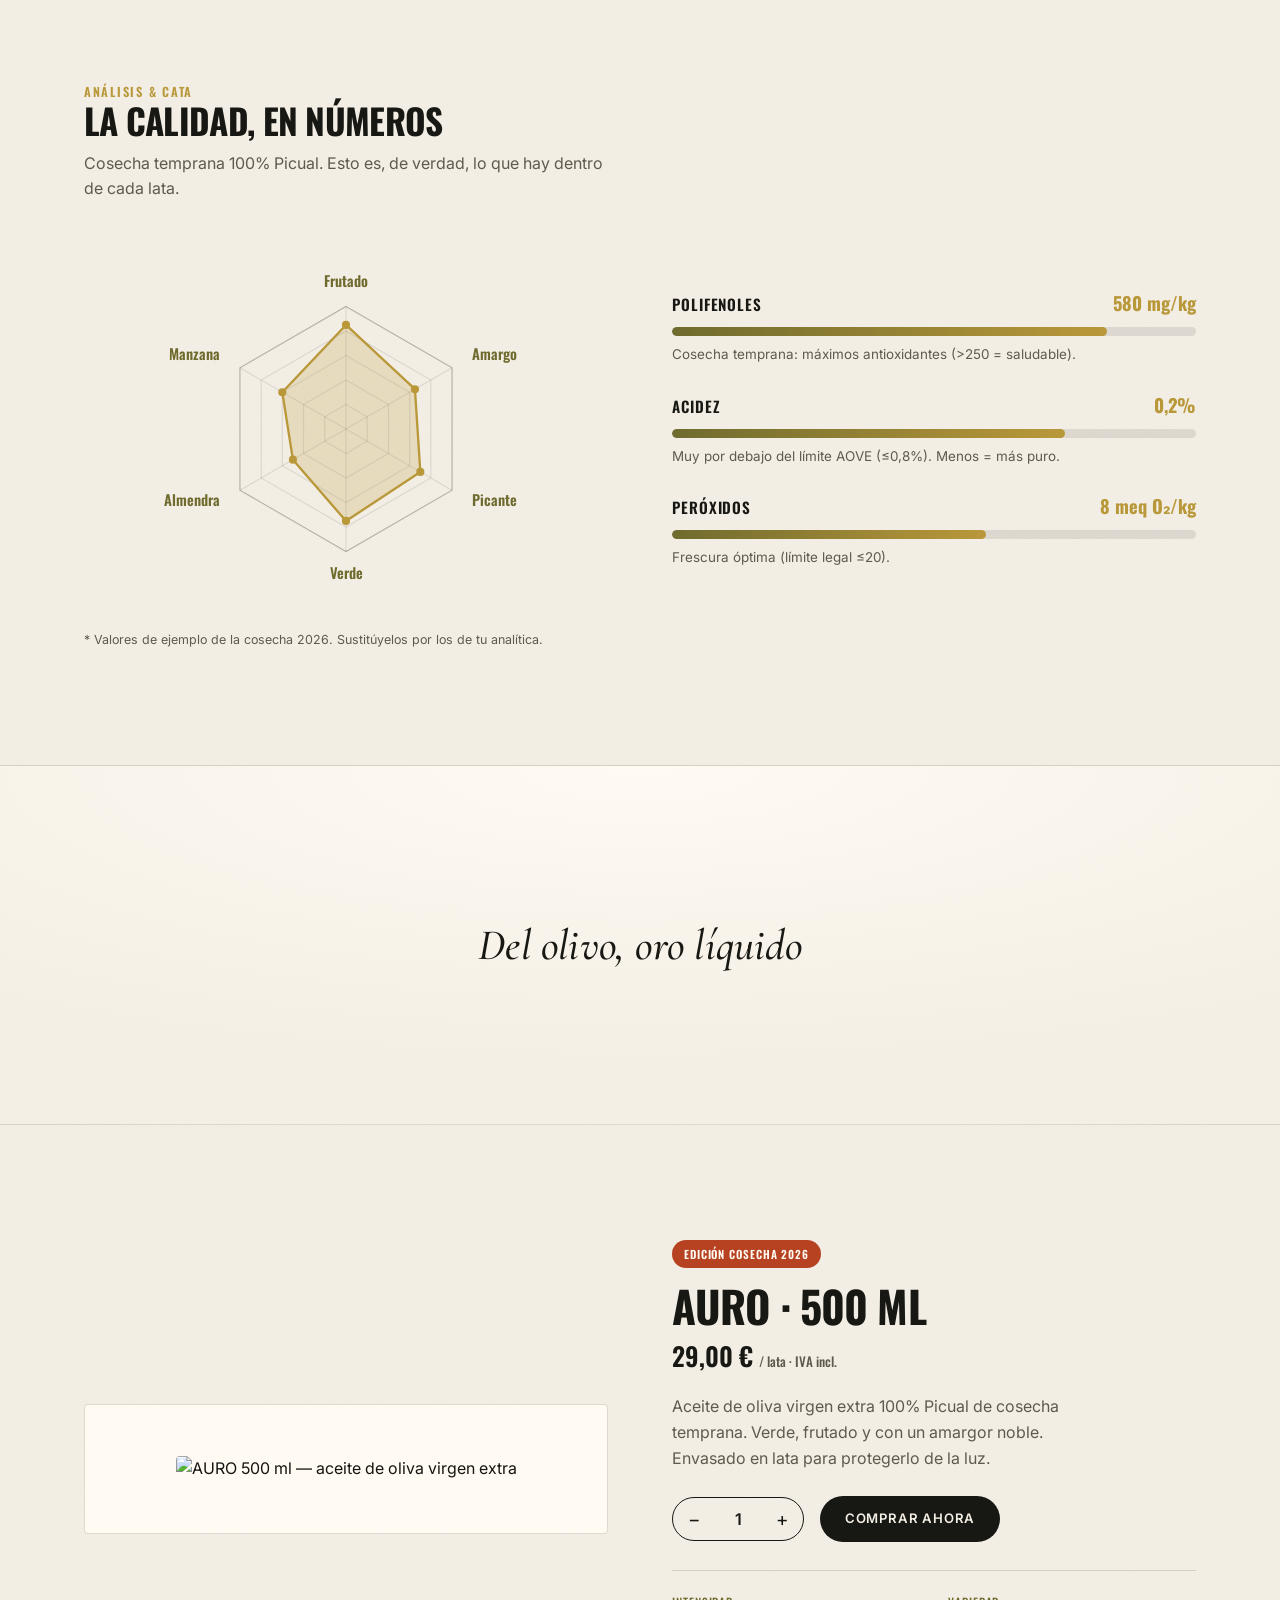
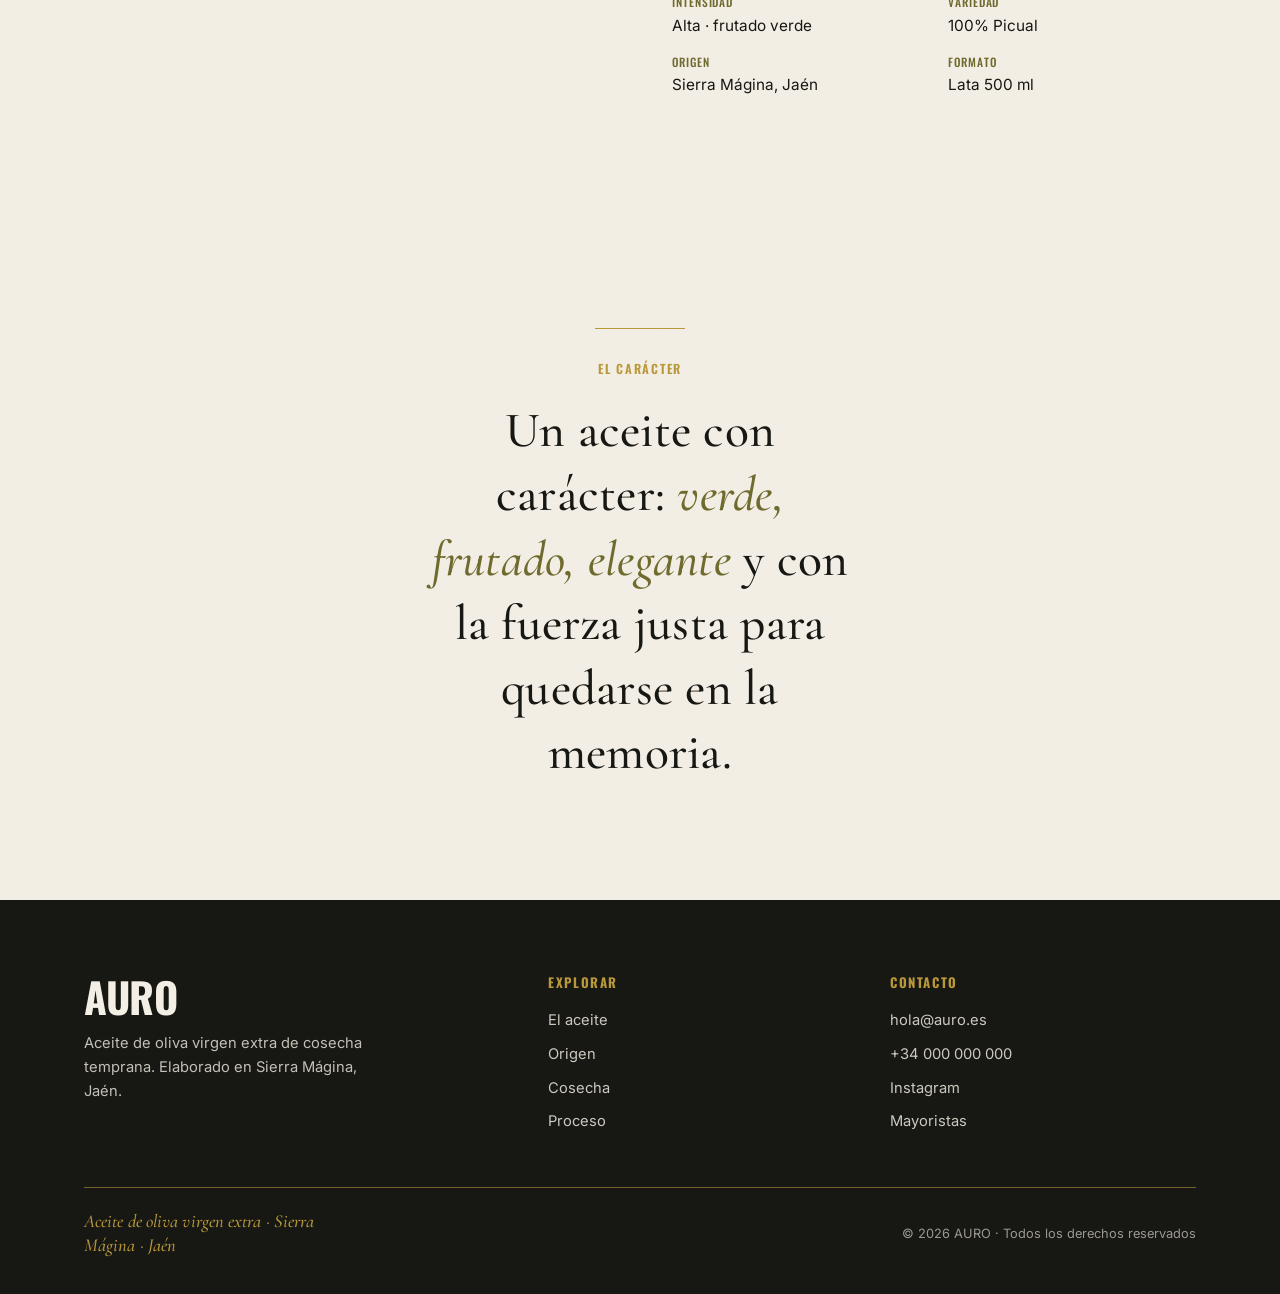
==== commit c30a7d88: "Mapa satélite de los olivares (Leaflet + Esri) en Sierra Mágina - Nueva sección #mapa-origen tras el" ====
--- a/index.html
+++ b/index.html
@@ -14,6 +14,9 @@
 <link href="https://fonts.googleapis.com/css2?family=Cormorant+Garamond:ital,wght@0,500;0,600;1,500&family=Inter:wght@400;500;600&family=Oswald:wght@500;600;700&display=swap" rel="stylesheet">
 
 <link rel="stylesheet" href="styles.css">
+
+<!-- Mapa satélite (Leaflet) -->
+<link rel="stylesheet" href="https://unpkg.com/leaflet@1.9.4/dist/leaflet.css">
 
 <!-- Visor 3D (model-viewer) -->
 <script type="module" src="https://cdn.jsdelivr.net/npm/@google/model-viewer@3.5.0/dist/model-viewer.min.js"></script>
@@ -115,6 +118,20 @@
   </section>
 
   <!-- ============================================================
+       MAPA SATÉLITE — olivares de Sierra Mágina
+       ============================================================ -->
+  <section class="section mapa-sec" id="mapa-origen">
+    <div class="container">
+      <div class="mapa__head">
+        <p class="kicker kicker--gold">El origen, en el mapa</p>
+        <h2 class="h-lg">Nuestros olivos, en Sierra Mágina</h2>
+        <p class="mapa__intro">Olivar de montaña en el corazón de Jaén. Acércate y mira los campos donde crece nuestra Picual.</p>
+      </div>
+      <div id="mapa" class="mapa" role="application" aria-label="Mapa satélite de los olivares de AURO en Sierra Mágina, Jaén"></div>
+    </div>
+  </section>
+
+  <!-- ============================================================
        ATRIBUTOS (4 cards)
        ============================================================ -->
   <section class="section" id="atributos">
@@ -336,5 +353,9 @@
 <!-- Banda decorativa de olivas (three.js) -->
 <script type="module" src="assets/olive-band.js"></script>
 
+<!-- Mapa satélite (Leaflet) -->
+<script src="https://unpkg.com/leaflet@1.9.4/dist/leaflet.js"></script>
+<script src="assets/mapa.js"></script>
+
 </body>
 </html>
--- a/styles.css
+++ b/styles.css
@@ -358,6 +358,34 @@
 @media (prefers-reduced-motion:reduce){
   .viewer-360__spinner{ animation:none; }
 }
+
+/* ------------------------------------------------------------
+   7b. MAPA SATÉLITE (Leaflet)
+   ------------------------------------------------------------ */
+.mapa__head{ max-width:60ch; margin-bottom:clamp(24px,3.5vw,40px); }
+.mapa__intro{ color:var(--gris-texto); margin-top:12px; max-width:54ch; }
+.mapa{
+  height:clamp(380px, 58vh, 600px);
+  width:100%;
+  border-radius:var(--radius);
+  border:var(--line);
+  box-shadow:var(--shadow-soft);
+  overflow:hidden;
+  z-index:0;            /* mantiene el mapa por debajo del header sticky */
+}
+.finca-pin span{
+  display:block; width:18px; height:18px; border-radius:50%;
+  background:var(--dorado); border:3px solid var(--crema);
+  box-shadow:0 0 0 0 rgba(185,152,58,.55);
+  animation:finca-pulse 2.2s infinite;
+}
+@keyframes finca-pulse{
+  0%{ box-shadow:0 0 0 0 rgba(185,152,58,.5); }
+  70%{ box-shadow:0 0 0 18px rgba(185,152,58,0); }
+  100%{ box-shadow:0 0 0 0 rgba(185,152,58,0); }
+}
+.leaflet-popup-content{ font-family:var(--font-body); font-size:.9rem; line-height:1.5; color:var(--negro-oliva); }
+.leaflet-popup-content strong{ font-family:var(--font-heading); letter-spacing:.02em; }
 
 /* ------------------------------------------------------------
    8. BLOQUE DE ORIGEN
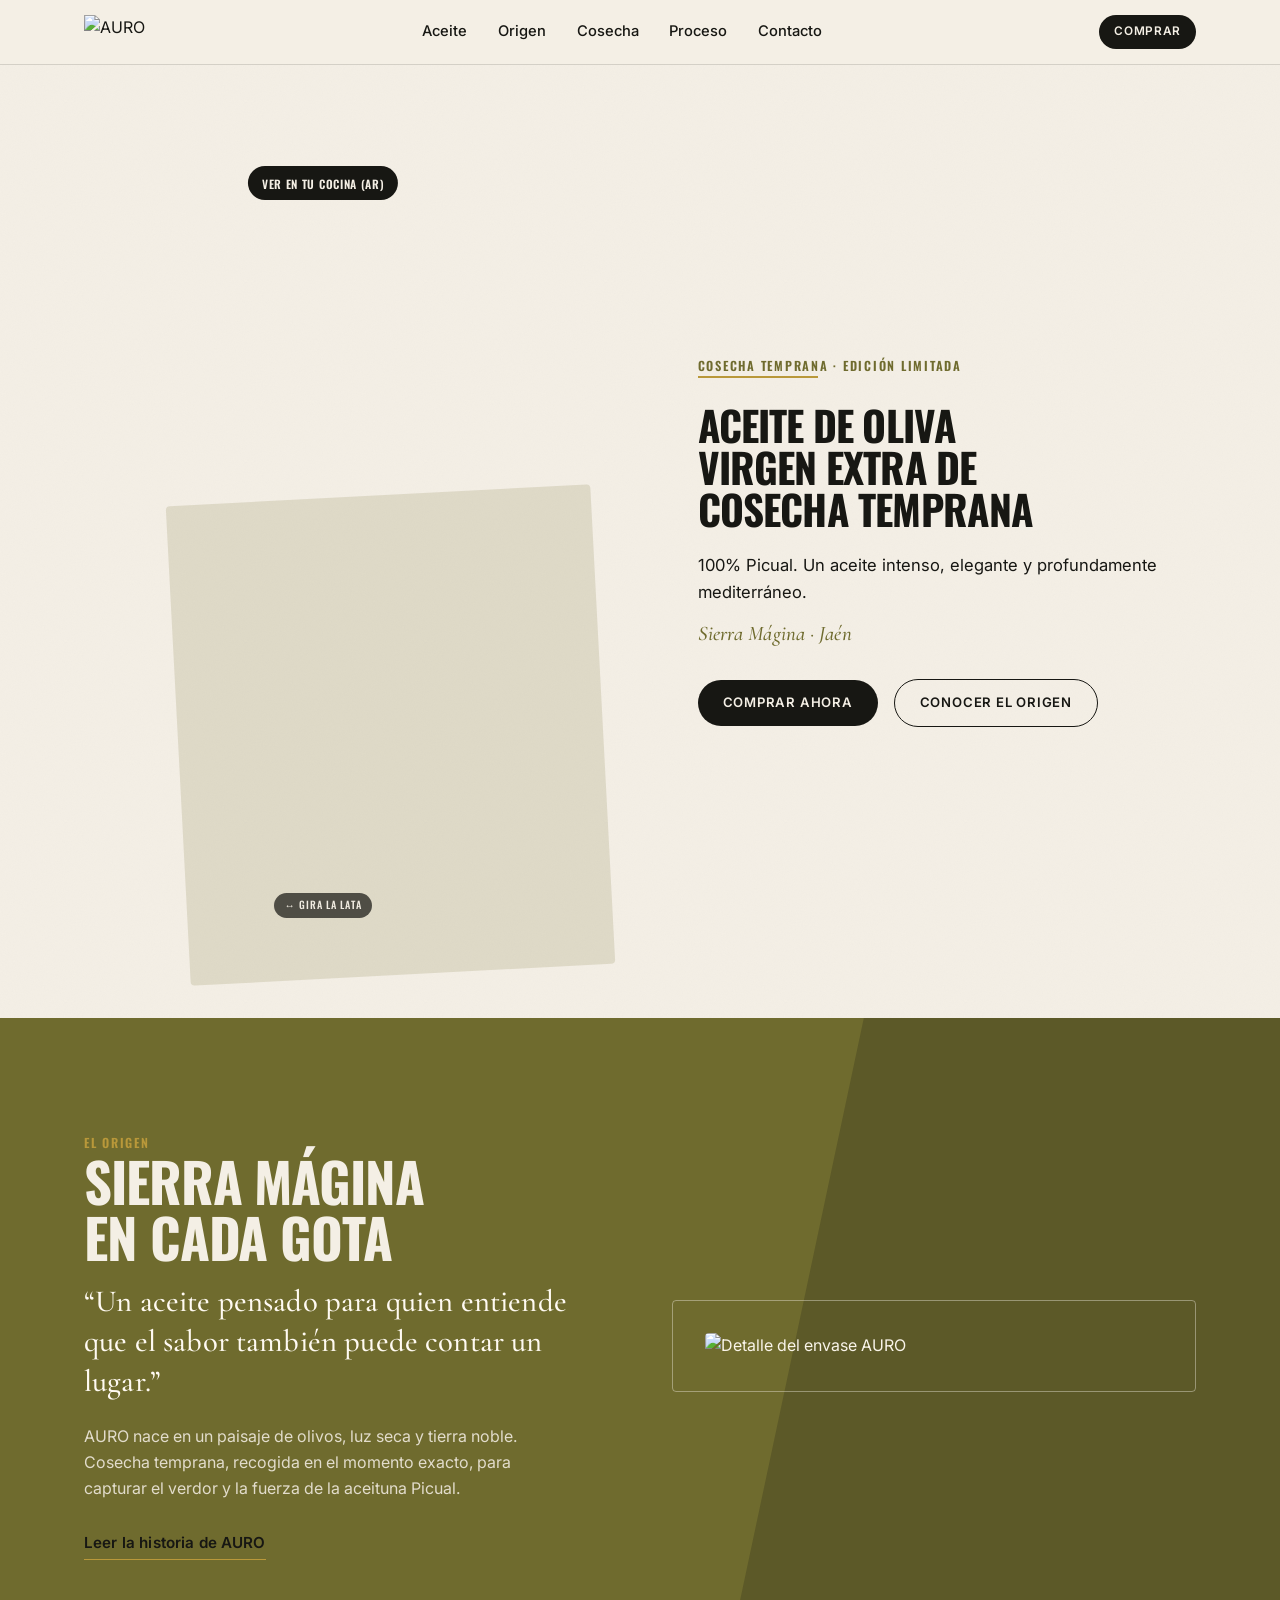
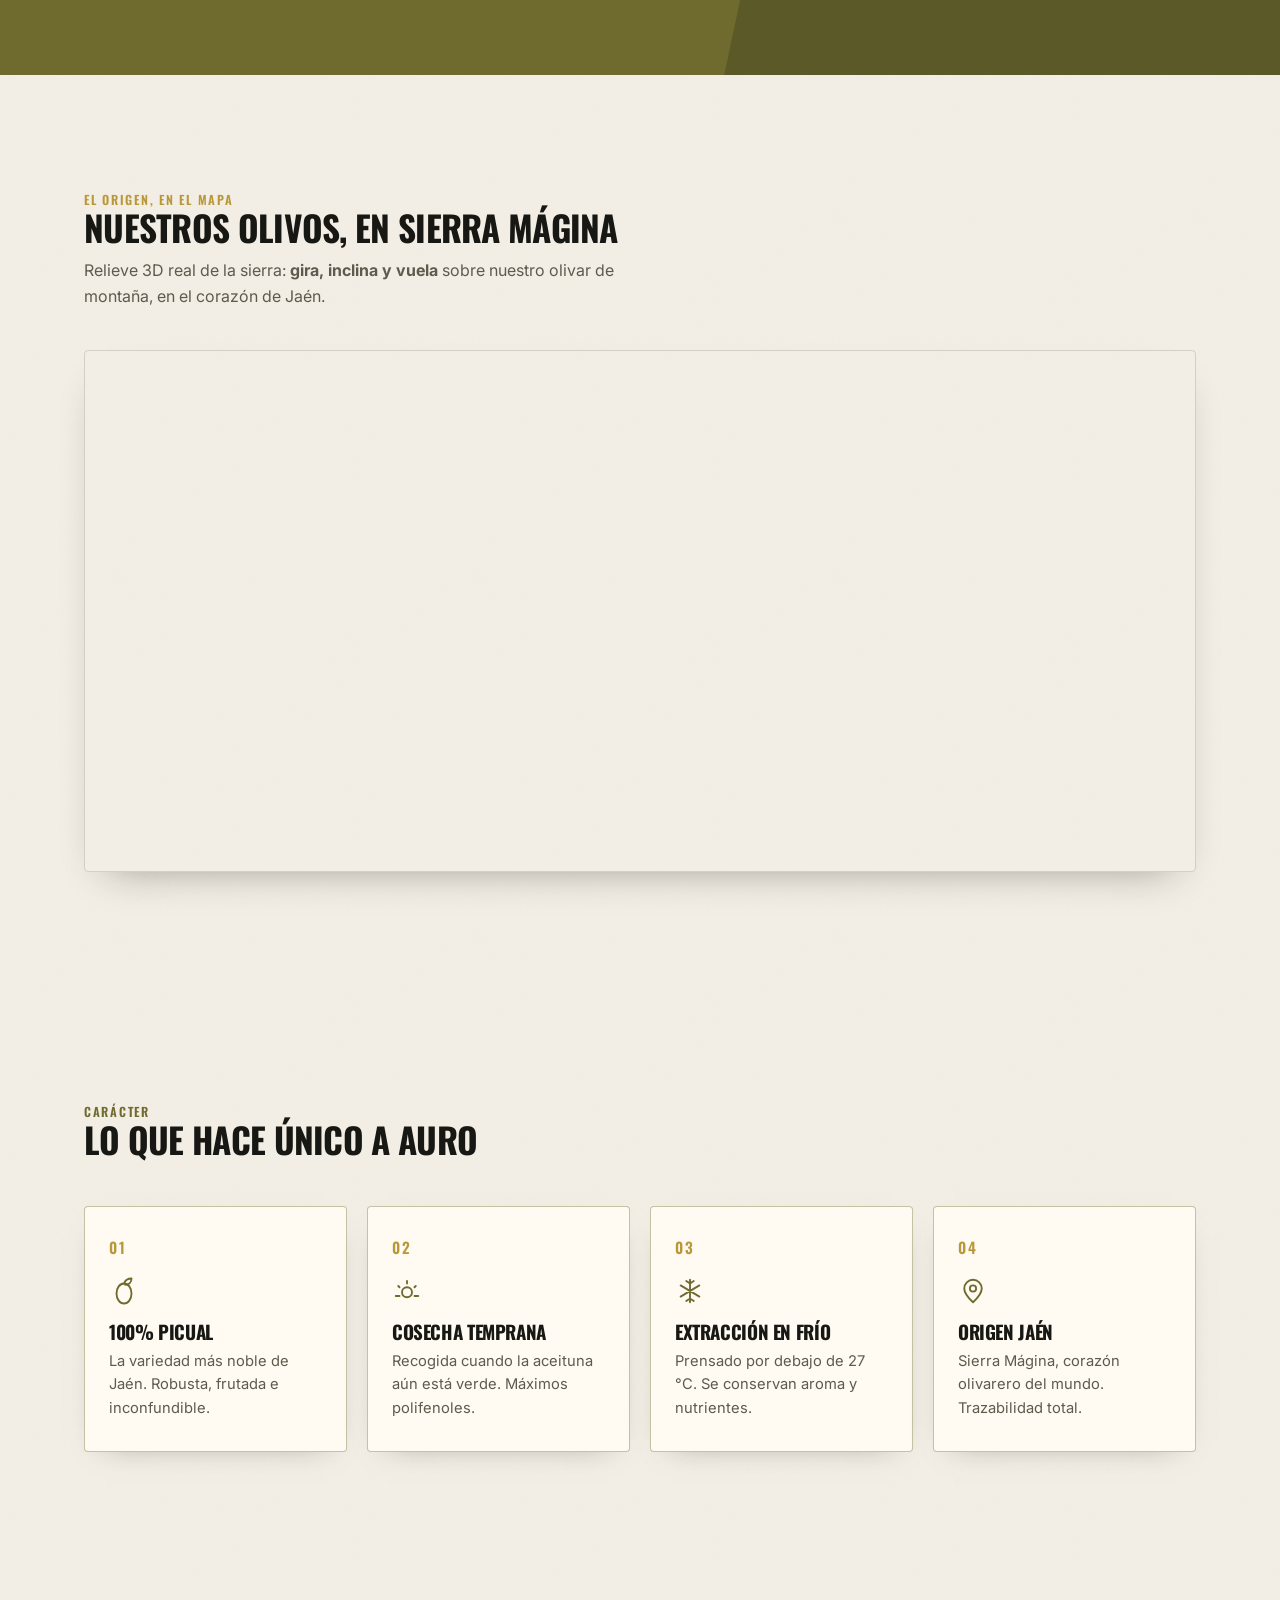
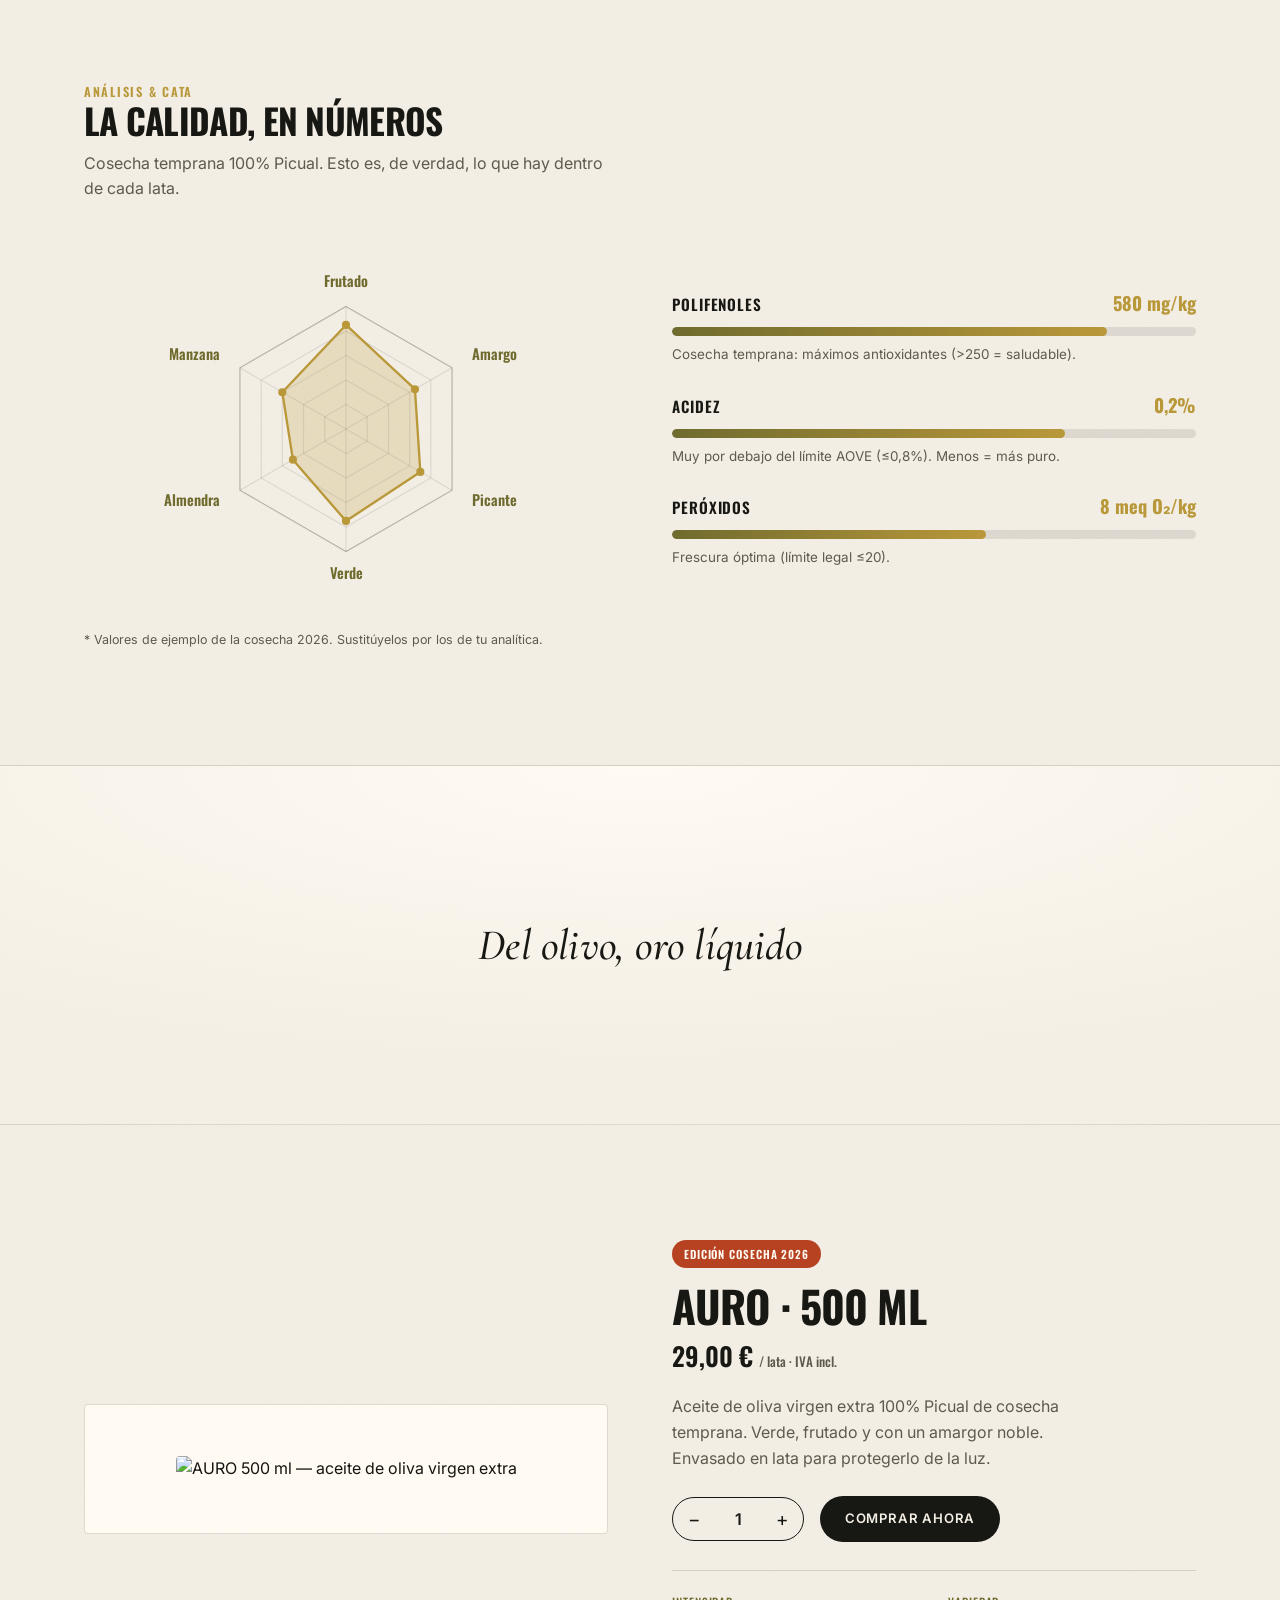
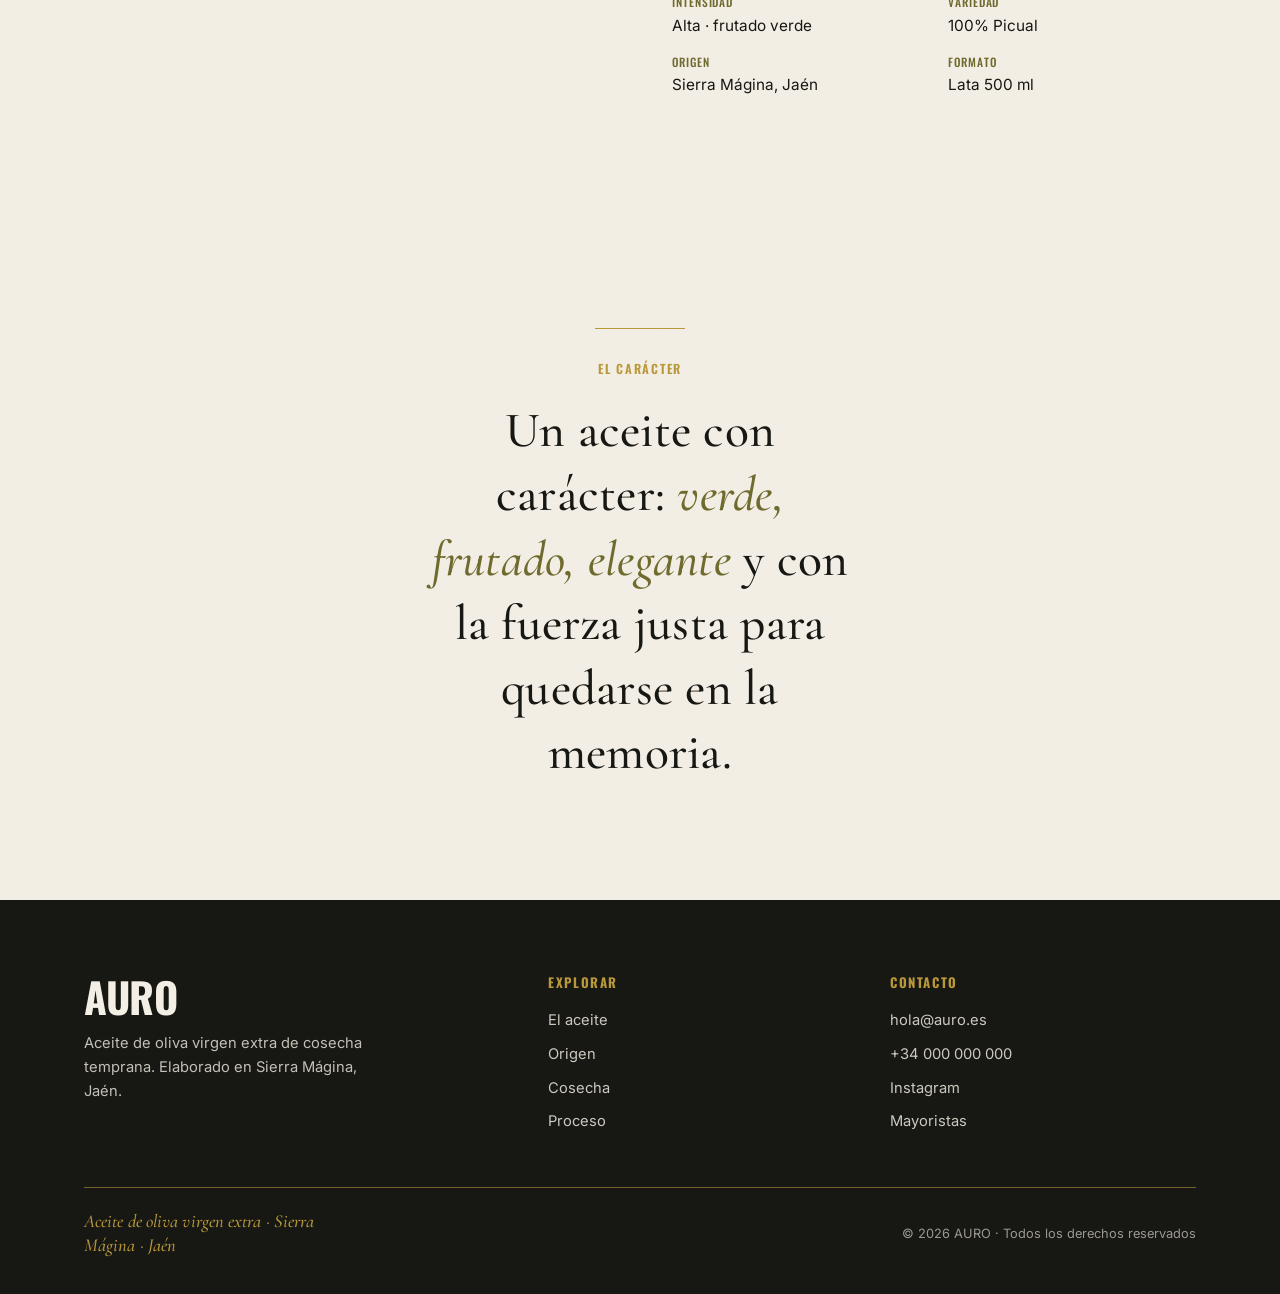
==== commit 0601d3db: "Mapa: relieve 3D de Sierra Mágina (MapLibre + DEM) en vez de satélite - Sustituye Leaflet/satélite p" ====
--- a/index.html
+++ b/index.html
@@ -15,8 +15,8 @@
 
 <link rel="stylesheet" href="styles.css">
 
-<!-- Mapa satélite (Leaflet) -->
-<link rel="stylesheet" href="https://unpkg.com/leaflet@1.9.4/dist/leaflet.css">
+<!-- Mapa relieve 3D (MapLibre GL) -->
+<link rel="stylesheet" href="https://unpkg.com/maplibre-gl@4.7.1/dist/maplibre-gl.css">
 
 <!-- Visor 3D (model-viewer) -->
 <script type="module" src="https://cdn.jsdelivr.net/npm/@google/model-viewer@3.5.0/dist/model-viewer.min.js"></script>
@@ -125,7 +125,7 @@
       <div class="mapa__head">
         <p class="kicker kicker--gold">El origen, en el mapa</p>
         <h2 class="h-lg">Nuestros olivos, en Sierra Mágina</h2>
-        <p class="mapa__intro">Olivar de montaña en el corazón de Jaén. Acércate y mira los campos donde crece nuestra Picual.</p>
+        <p class="mapa__intro">Relieve 3D real de la sierra: <strong>gira, inclina y vuela</strong> sobre nuestro olivar de montaña, en el corazón de Jaén.</p>
       </div>
       <div id="mapa" class="mapa" role="application" aria-label="Mapa satélite de los olivares de AURO en Sierra Mágina, Jaén"></div>
     </div>
@@ -353,8 +353,8 @@
 <!-- Banda decorativa de olivas (three.js) -->
 <script type="module" src="assets/olive-band.js"></script>
 
-<!-- Mapa satélite (Leaflet) -->
-<script src="https://unpkg.com/leaflet@1.9.4/dist/leaflet.js"></script>
+<!-- Mapa relieve 3D (MapLibre GL) -->
+<script src="https://unpkg.com/maplibre-gl@4.7.1/dist/maplibre-gl.js"></script>
 <script src="assets/mapa.js"></script>
 
 </body>
--- a/styles.css
+++ b/styles.css
@@ -384,8 +384,8 @@
   70%{ box-shadow:0 0 0 18px rgba(185,152,58,0); }
   100%{ box-shadow:0 0 0 0 rgba(185,152,58,0); }
 }
-.leaflet-popup-content{ font-family:var(--font-body); font-size:.9rem; line-height:1.5; color:var(--negro-oliva); }
-.leaflet-popup-content strong{ font-family:var(--font-heading); letter-spacing:.02em; }
+.maplibregl-popup-content{ font-family:var(--font-body); font-size:.9rem; line-height:1.5; color:var(--negro-oliva); border-radius:var(--radius); padding:12px 14px; box-shadow:var(--shadow-card); }
+.maplibregl-popup-content strong{ font-family:var(--font-heading); letter-spacing:.02em; }
 
 /* ------------------------------------------------------------
    8. BLOQUE DE ORIGEN
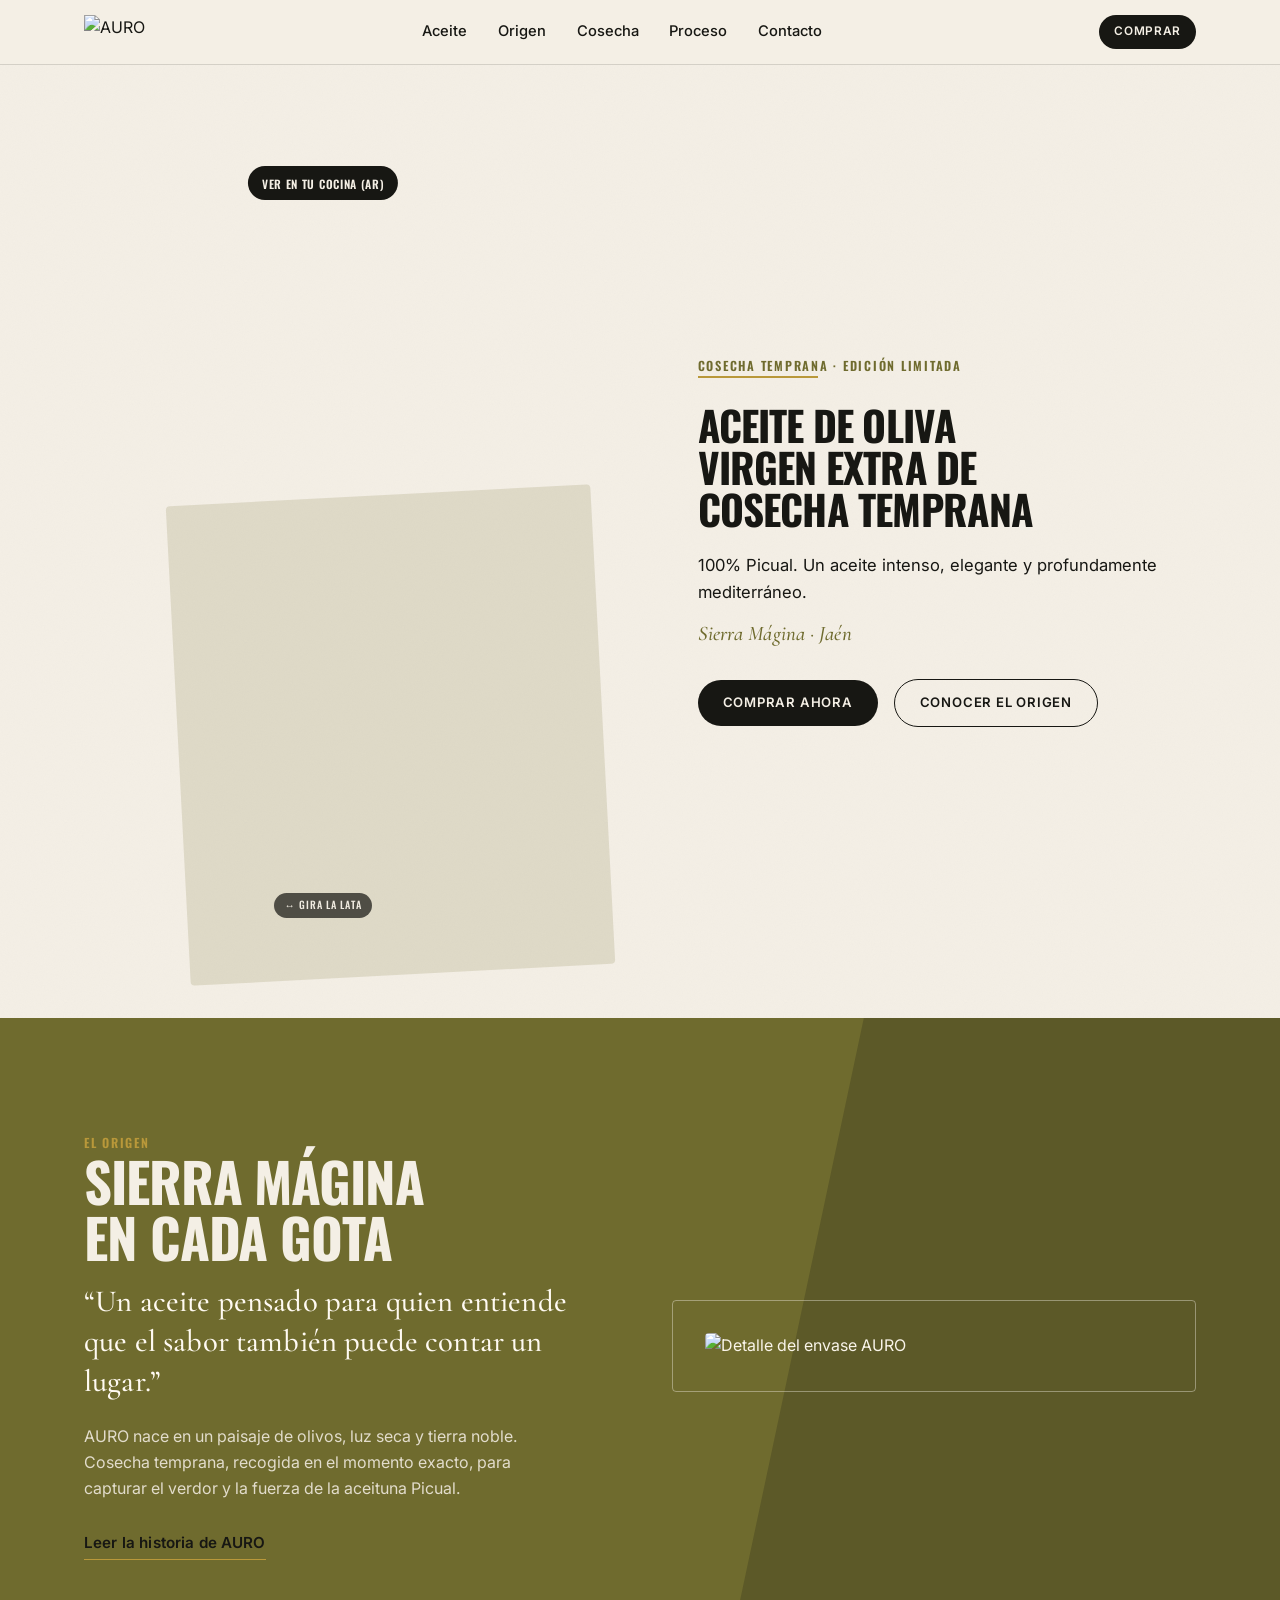
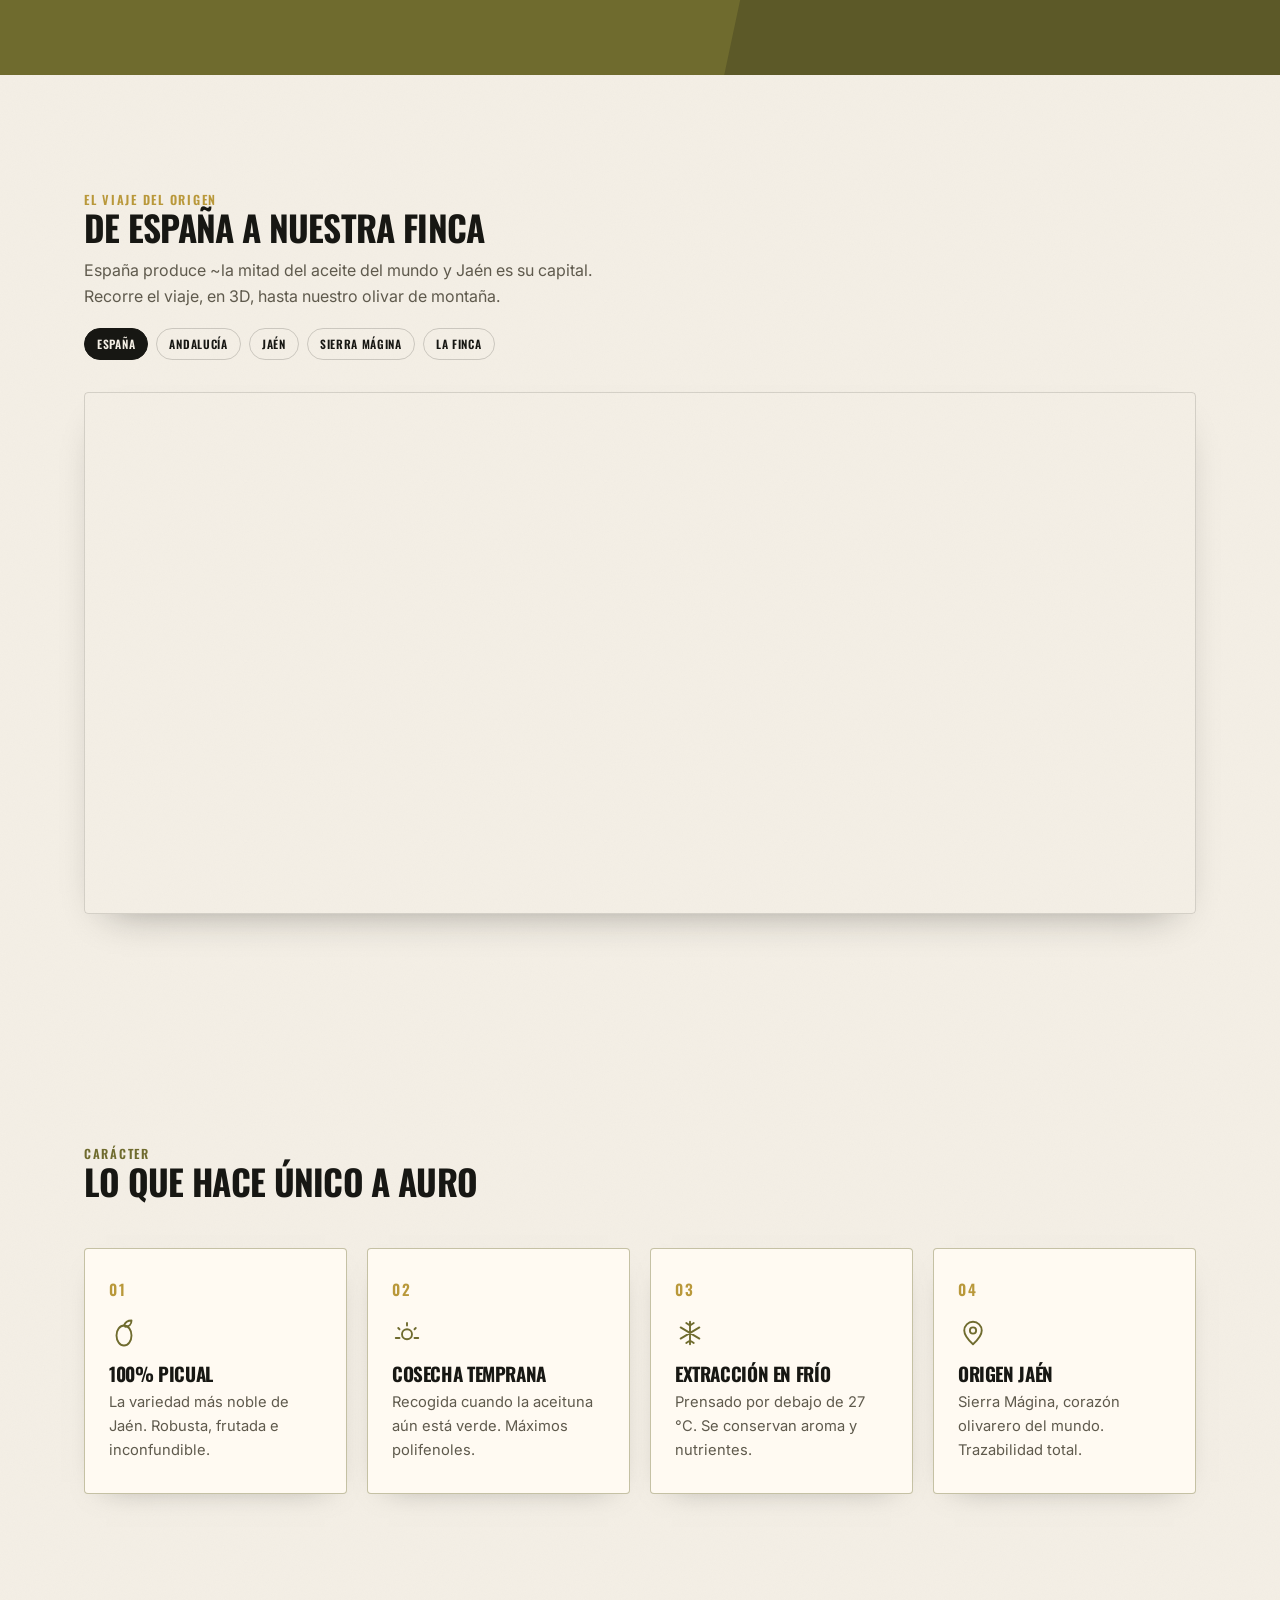
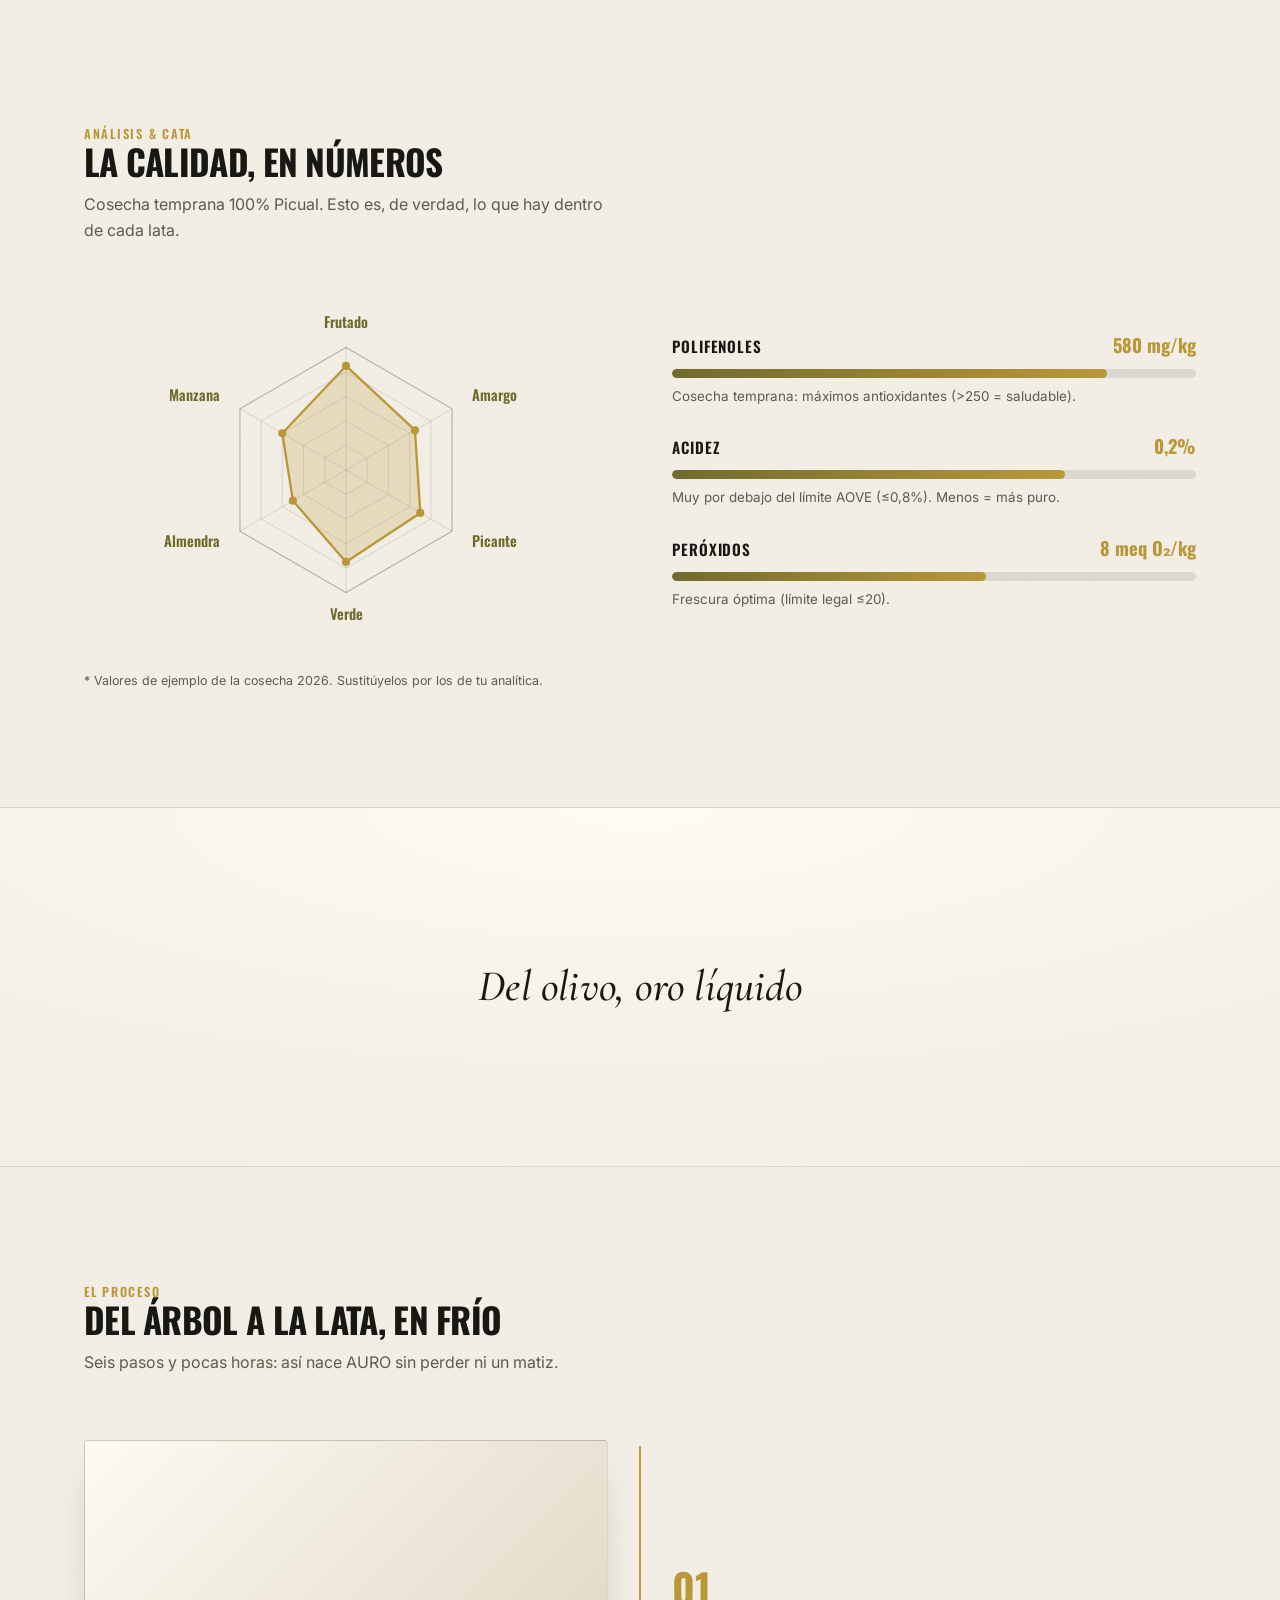
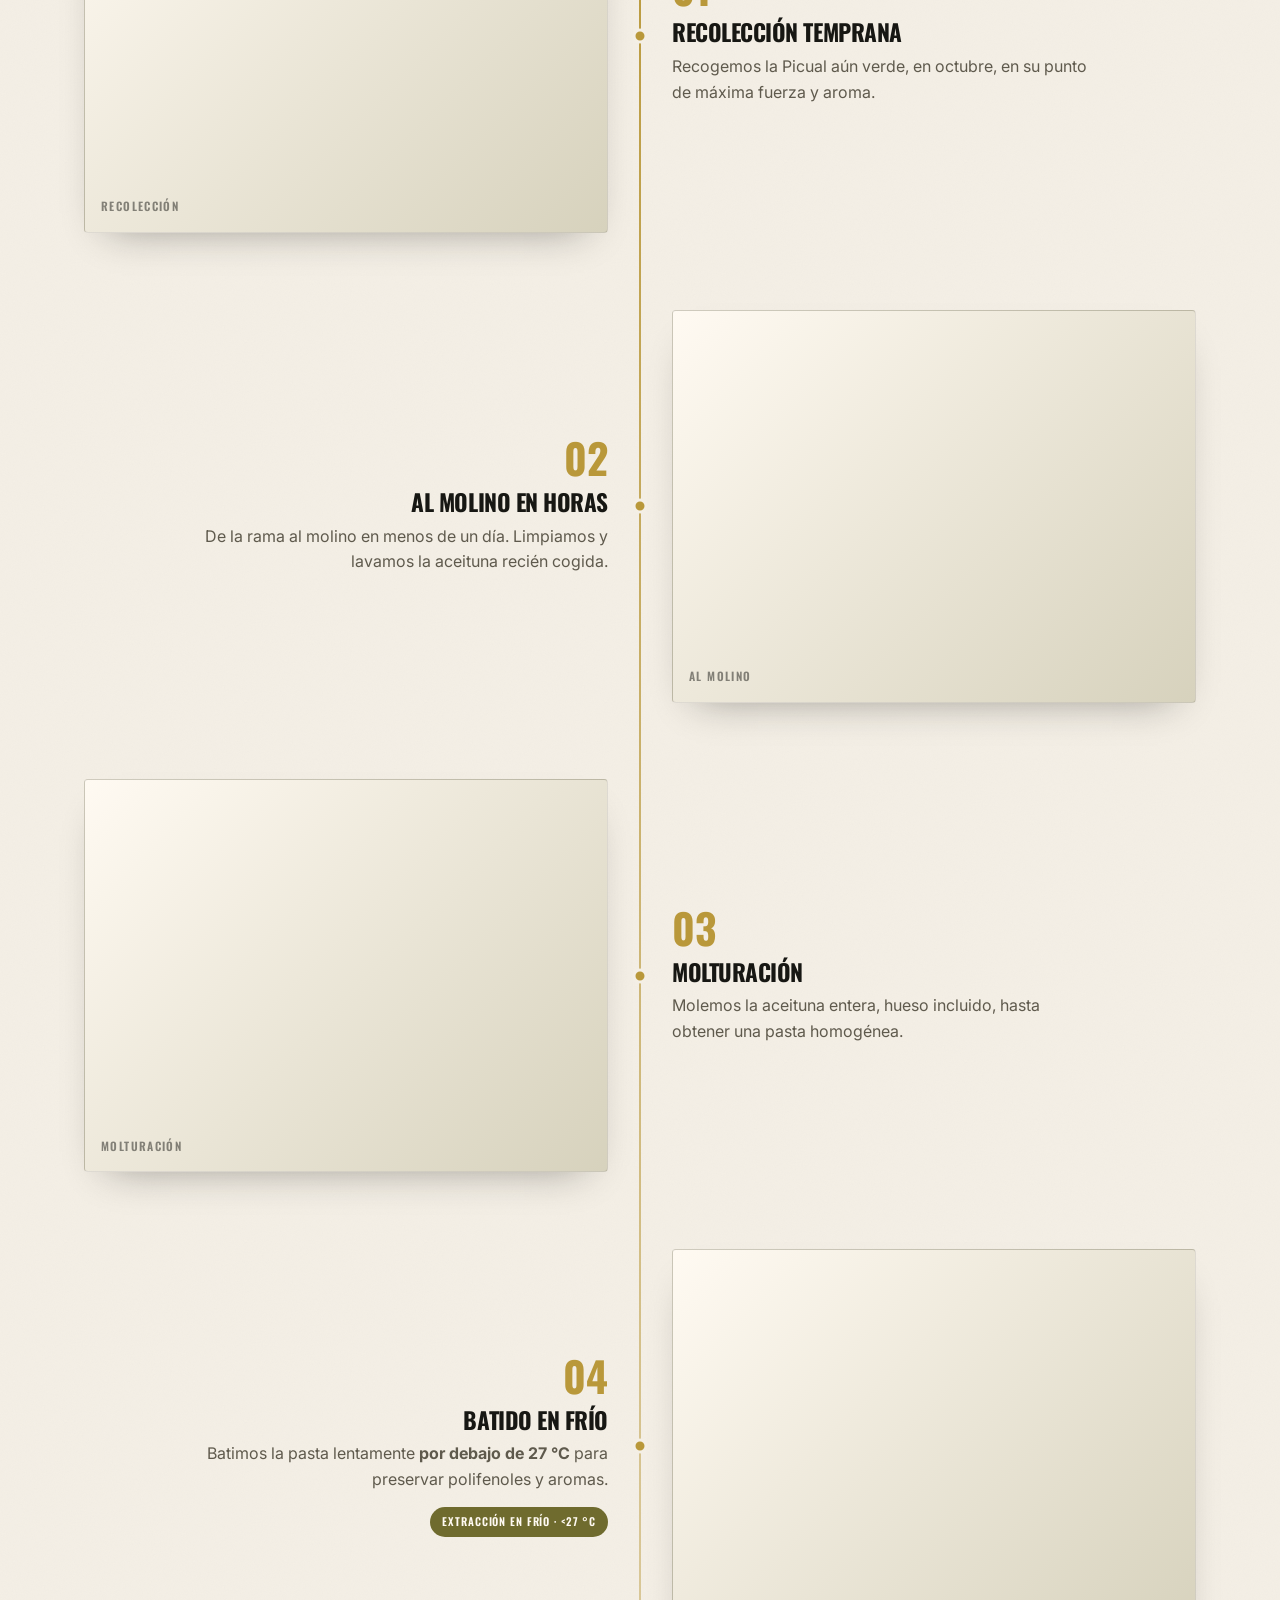
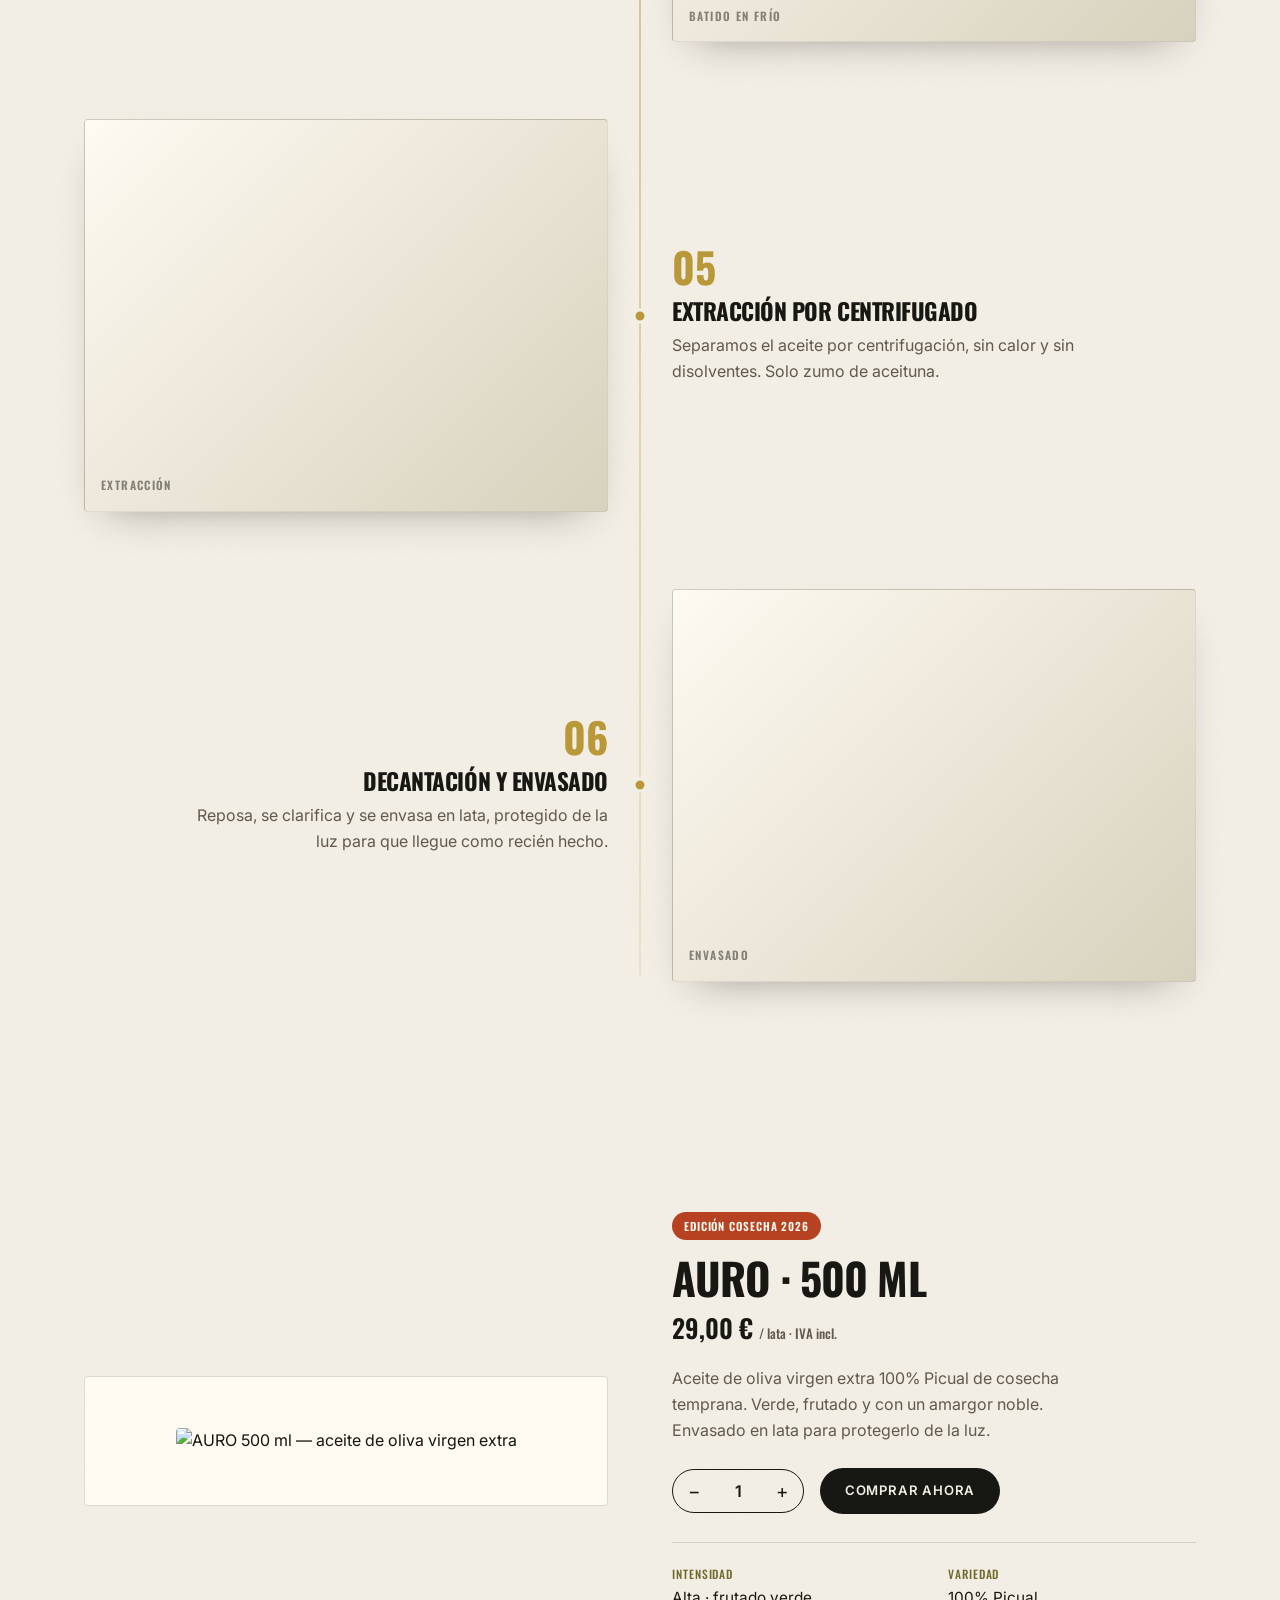
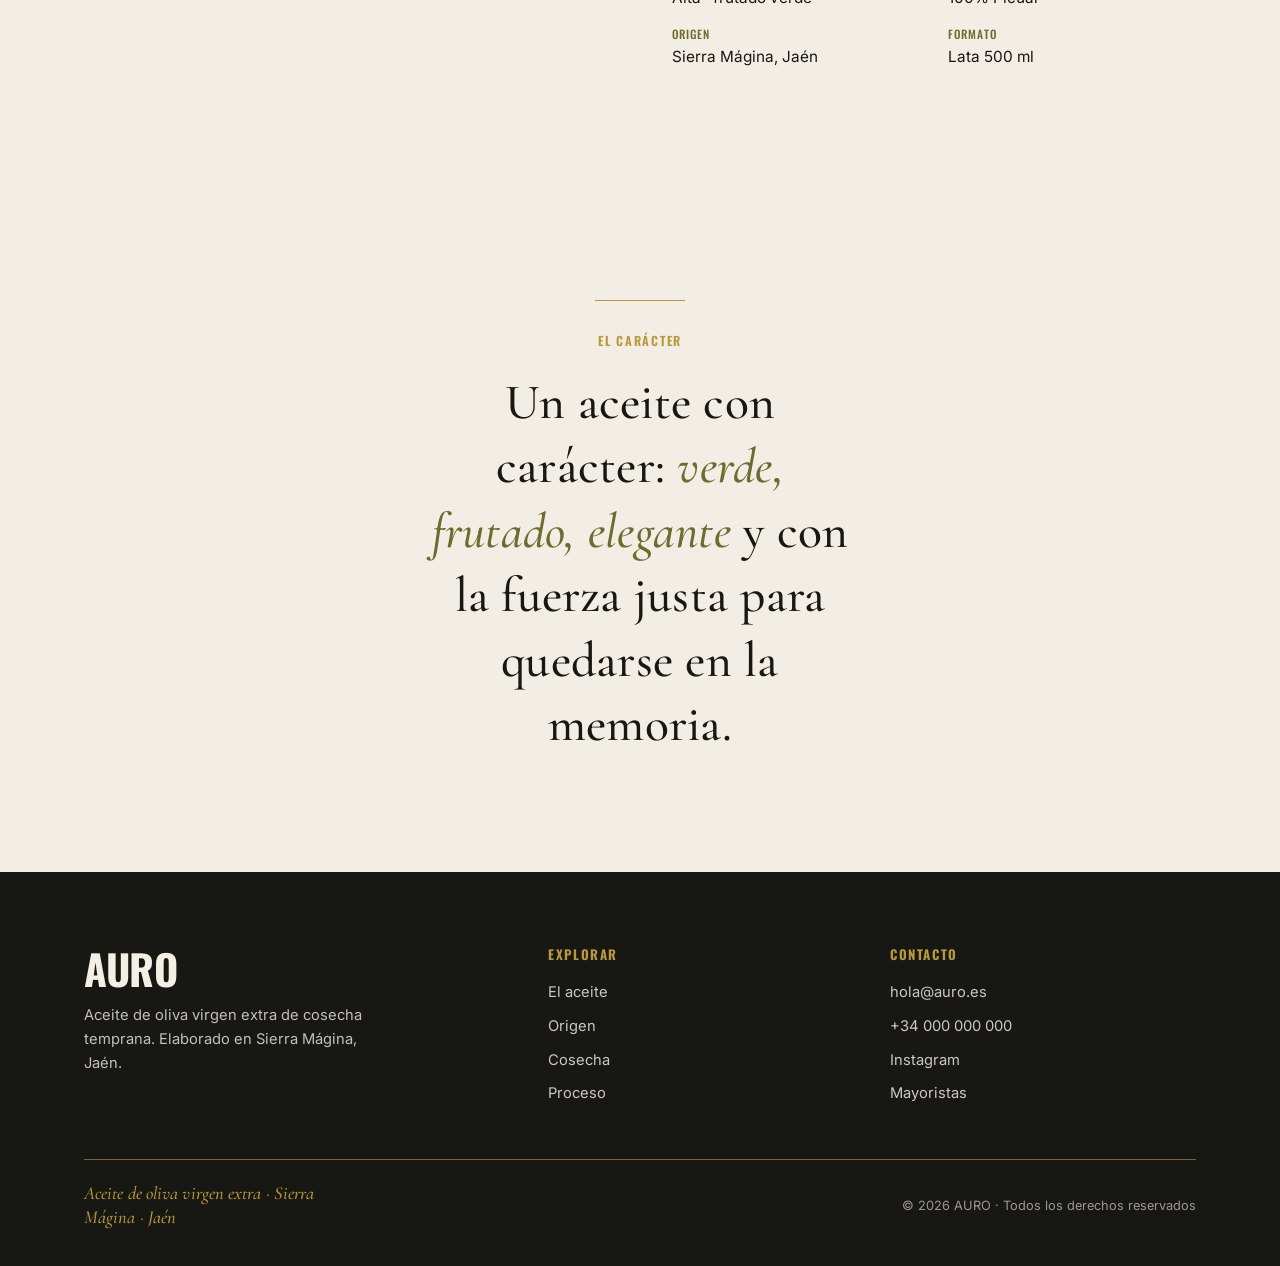
==== commit b7d42f51: "Bloque "El proceso" (timeline de obtención del aceite) - Nueva sección #proceso: timeline editorial " ====
--- a/index.html
+++ b/index.html
@@ -123,11 +123,21 @@
   <section class="section mapa-sec" id="mapa-origen">
     <div class="container">
       <div class="mapa__head">
-        <p class="kicker kicker--gold">El origen, en el mapa</p>
-        <h2 class="h-lg">Nuestros olivos, en Sierra Mágina</h2>
-        <p class="mapa__intro">Relieve 3D real de la sierra: <strong>gira, inclina y vuela</strong> sobre nuestro olivar de montaña, en el corazón de Jaén.</p>
-      </div>
-      <div id="mapa" class="mapa" role="application" aria-label="Mapa satélite de los olivares de AURO en Sierra Mágina, Jaén"></div>
+        <p class="kicker kicker--gold">El viaje del origen</p>
+        <h2 class="h-lg">De España a nuestra finca</h2>
+        <p class="mapa__intro">España produce ~la mitad del aceite del mundo y Jaén es su capital. Recorre el viaje, en 3D, hasta nuestro olivar de montaña.</p>
+        <div class="mapa__journey" id="mapaSteps" role="group" aria-label="Niveles del viaje del origen">
+          <button class="mapa__step is-active" data-i="0">España</button>
+          <button class="mapa__step" data-i="1">Andalucía</button>
+          <button class="mapa__step" data-i="2">Jaén</button>
+          <button class="mapa__step" data-i="3">Sierra Mágina</button>
+          <button class="mapa__step" data-i="4">La finca</button>
+        </div>
+      </div>
+      <div class="mapa__wrap">
+        <div id="mapa" class="mapa" role="application" aria-label="Mapa 3D de relieve: viaje del origen del aceite de España a Sierra Mágina"></div>
+        <div class="mapa__fact" id="mapaFact" aria-live="polite"></div>
+      </div>
     </div>
   </section>
 
@@ -232,6 +242,94 @@
   </section>
 
   <!-- ============================================================
+       PROCESO DE OBTENCIÓN (timeline)
+       ============================================================ -->
+  <section class="section proceso" id="proceso">
+    <div class="container">
+      <div class="proceso__head">
+        <p class="kicker kicker--gold">El proceso</p>
+        <h2 class="h-lg">Del árbol a la lata, en frío</h2>
+        <p class="proceso__intro">Seis pasos y pocas horas: así nace AURO sin perder ni un matiz.</p>
+      </div>
+
+      <ol class="proceso__timeline">
+        <li class="pstep">
+          <div class="pstep__media">
+            <span class="pstep__ph">Recolección</span>
+            <img src="assets/proceso/01.jpg" alt="Recolección de la aceituna Picual" loading="lazy" onerror="this.remove()">
+          </div>
+          <div class="pstep__body">
+            <span class="pstep__num">01</span>
+            <h3>Recolección temprana</h3>
+            <p>Recogemos la Picual aún verde, en octubre, en su punto de máxima fuerza y aroma.</p>
+          </div>
+        </li>
+
+        <li class="pstep">
+          <div class="pstep__media">
+            <span class="pstep__ph">Al molino</span>
+            <img src="assets/proceso/02.jpg" alt="Aceituna recién recogida camino del molino" loading="lazy" onerror="this.remove()">
+          </div>
+          <div class="pstep__body">
+            <span class="pstep__num">02</span>
+            <h3>Al molino en horas</h3>
+            <p>De la rama al molino en menos de un día. Limpiamos y lavamos la aceituna recién cogida.</p>
+          </div>
+        </li>
+
+        <li class="pstep">
+          <div class="pstep__media">
+            <span class="pstep__ph">Molturación</span>
+            <img src="assets/proceso/03.jpg" alt="Molienda de la aceituna" loading="lazy" onerror="this.remove()">
+          </div>
+          <div class="pstep__body">
+            <span class="pstep__num">03</span>
+            <h3>Molturación</h3>
+            <p>Molemos la aceituna entera, hueso incluido, hasta obtener una pasta homogénea.</p>
+          </div>
+        </li>
+
+        <li class="pstep">
+          <div class="pstep__media">
+            <span class="pstep__ph">Batido en frío</span>
+            <img src="assets/proceso/04.jpg" alt="Batido de la pasta de aceituna en frío" loading="lazy" onerror="this.remove()">
+          </div>
+          <div class="pstep__body">
+            <span class="pstep__num">04</span>
+            <h3>Batido en frío</h3>
+            <p>Batimos la pasta lentamente <strong>por debajo de 27&nbsp;°C</strong> para preservar polifenoles y aromas.</p>
+            <span class="pstep__badge">Extracción en frío · &lt;27&nbsp;°C</span>
+          </div>
+        </li>
+
+        <li class="pstep">
+          <div class="pstep__media">
+            <span class="pstep__ph">Extracción</span>
+            <img src="assets/proceso/05.jpg" alt="Separación del aceite por centrifugado" loading="lazy" onerror="this.remove()">
+          </div>
+          <div class="pstep__body">
+            <span class="pstep__num">05</span>
+            <h3>Extracción por centrifugado</h3>
+            <p>Separamos el aceite por centrifugación, sin calor y sin disolventes. Solo zumo de aceituna.</p>
+          </div>
+        </li>
+
+        <li class="pstep">
+          <div class="pstep__media">
+            <span class="pstep__ph">Envasado</span>
+            <img src="assets/proceso/06.jpg" alt="Envasado del aceite en lata" loading="lazy" onerror="this.remove()">
+          </div>
+          <div class="pstep__body">
+            <span class="pstep__num">06</span>
+            <h3>Decantación y envasado</h3>
+            <p>Reposa, se clarifica y se envasa en lata, protegido de la luz para que llegue como recién hecho.</p>
+          </div>
+        </li>
+      </ol>
+    </div>
+  </section>
+
+  <!-- ============================================================
        SECCIÓN PRODUCTO
        ============================================================ -->
   <section class="section" id="producto">
@@ -268,7 +366,7 @@
   <!-- ============================================================
        BLOQUE EDITORIAL
        ============================================================ -->
-  <section class="section editorial-block" id="proceso">
+  <section class="section editorial-block" id="caracter">
     <div class="container">
       <div class="editorial-block__rule" aria-hidden="true"></div>
       <p class="kicker kicker--gold" style="margin-bottom:18px;">El carácter</p>
@@ -350,6 +448,9 @@
 <!-- Ficha de cata viva (radar + datos) -->
 <script src="assets/cata.js" defer></script>
 
+<!-- Proceso (revelado al hacer scroll) -->
+<script src="assets/proceso.js" defer></script>
+
 <!-- Banda decorativa de olivas (three.js) -->
 <script type="module" src="assets/olive-band.js"></script>
 
--- a/styles.css
+++ b/styles.css
@@ -362,8 +362,32 @@
 /* ------------------------------------------------------------
    7b. MAPA SATÉLITE (Leaflet)
    ------------------------------------------------------------ */
-.mapa__head{ max-width:60ch; margin-bottom:clamp(24px,3.5vw,40px); }
-.mapa__intro{ color:var(--gris-texto); margin-top:12px; max-width:54ch; }
+.mapa__head{ max-width:62ch; margin-bottom:clamp(20px,3vw,32px); }
+.mapa__intro{ color:var(--gris-texto); margin-top:12px; max-width:56ch; }
+.mapa__journey{ display:flex; flex-wrap:wrap; gap:8px; margin-top:18px; }
+.mapa__step{
+  font-family:var(--font-heading); font-weight:600; text-transform:uppercase;
+  letter-spacing:.06em; font-size:.72rem;
+  padding:.55em 1.05em; border-radius:var(--radius-pill);
+  border:1px solid color-mix(in srgb,var(--negro-oliva) 18%,transparent);
+  color:var(--negro-oliva); background:transparent; cursor:pointer;
+  transition:background-color .2s, color .2s, border-color .2s;
+}
+.mapa__step:hover{ border-color:var(--dorado); }
+.mapa__step.is-active{ background:var(--negro-oliva); color:var(--crema); border-color:var(--negro-oliva); }
+.mapa__wrap{ position:relative; }
+.mapa__fact{
+  position:absolute; left:16px; bottom:16px; z-index:1;
+  max-width:min(360px, 72%);
+  background:color-mix(in srgb,var(--negro-oliva) 82%,transparent);
+  color:var(--crema);
+  font-family:var(--font-editorial); font-size:1.06rem; line-height:1.35;
+  padding:14px 16px; border-radius:var(--radius);
+  box-shadow:var(--shadow-soft); backdrop-filter:blur(4px);
+  pointer-events:none; opacity:0; transform:translateY(8px);
+  transition:opacity .4s ease, transform .4s ease;
+}
+.mapa__fact.show{ opacity:1; transform:none; }
 .mapa{
   height:clamp(380px, 58vh, 600px);
   width:100%;
@@ -570,6 +594,65 @@
 }
 
 /* ------------------------------------------------------------
+   11d. PROCESO (timeline de obtención)
+   ------------------------------------------------------------ */
+.proceso__head{ max-width:60ch; margin-bottom:clamp(36px,5vw,64px); }
+.proceso__intro{ color:var(--gris-texto); margin-top:12px; max-width:52ch; }
+.proceso__timeline{ position:relative; list-style:none; margin:0; padding:0; }
+.proceso__timeline::before{
+  content:""; position:absolute; left:50%; top:6px; bottom:6px; width:2px;
+  background:linear-gradient(var(--dorado), color-mix(in srgb,var(--dorado) 15%, transparent));
+  transform:translateX(-50%);
+}
+.pstep{
+  position:relative;
+  display:grid; grid-template-columns:1fr 1fr; gap:clamp(24px,5vw,72px);
+  align-items:center; margin-bottom:clamp(40px,6vw,96px);
+  opacity:0; transform:translateY(28px);
+  transition:opacity .7s ease, transform .7s ease;
+}
+.pstep:last-child{ margin-bottom:0; }
+.pstep.in{ opacity:1; transform:none; }
+.pstep::before{
+  content:""; position:absolute; left:50%; top:50%;
+  width:15px; height:15px; border-radius:50%;
+  background:var(--dorado); border:3px solid var(--crema);
+  transform:translate(-50%,-50%); z-index:2; box-shadow:0 0 0 1px var(--line);
+}
+.pstep__media{
+  position:relative; aspect-ratio:4/3; border-radius:var(--radius); overflow:hidden;
+  border:var(--line); box-shadow:var(--shadow-soft);
+  background:linear-gradient(135deg, var(--blanco-calido), color-mix(in srgb,var(--verde-oliva) 22%, var(--crema)));
+}
+.pstep__media img{ position:absolute; inset:0; width:100%; height:100%; object-fit:cover; filter:saturate(1.03) contrast(1.02); }
+.pstep__ph{
+  position:absolute; inset:0; display:flex; align-items:flex-end; padding:16px;
+  font-family:var(--font-heading); font-weight:600; text-transform:uppercase; letter-spacing:.12em;
+  font-size:.72rem; color:color-mix(in srgb,var(--negro-oliva) 50%, transparent);
+}
+.pstep__num{ font-family:var(--font-heading); font-weight:700; font-size:2.6rem; color:var(--dorado); line-height:1; }
+.pstep__body h3{ font-size:1.45rem; margin:6px 0 10px; }
+.pstep__body p{ color:var(--gris-texto); max-width:42ch; }
+.pstep__badge{
+  display:inline-block; margin-top:14px;
+  font-family:var(--font-heading); font-weight:600; text-transform:uppercase; letter-spacing:.08em;
+  font-size:.68rem; color:var(--blanco-calido); background:var(--verde-oliva);
+  padding:6px 12px; border-radius:var(--radius-pill);
+}
+/* alterna lados */
+.pstep:nth-child(even) .pstep__media{ order:2; }
+.pstep:nth-child(even) .pstep__body{ order:1; text-align:right; }
+.pstep:nth-child(even) .pstep__body p{ margin-left:auto; }
+@media (max-width:820px){
+  .proceso__timeline::before{ left:19px; }
+  .pstep{ grid-template-columns:1fr; gap:16px; padding-left:52px; margin-bottom:44px; }
+  .pstep::before{ left:19px; top:26px; }
+  .pstep:nth-child(even) .pstep__media{ order:0; }
+  .pstep:nth-child(even) .pstep__body{ order:0; text-align:left; }
+  .pstep:nth-child(even) .pstep__body p{ margin-left:0; }
+}
+
+/* ------------------------------------------------------------
    12. FOOTER
    ------------------------------------------------------------ */
 .site-footer{ background:var(--negro-oliva); color:var(--crema); padding-block:clamp(48px,6vw,80px) 36px; }
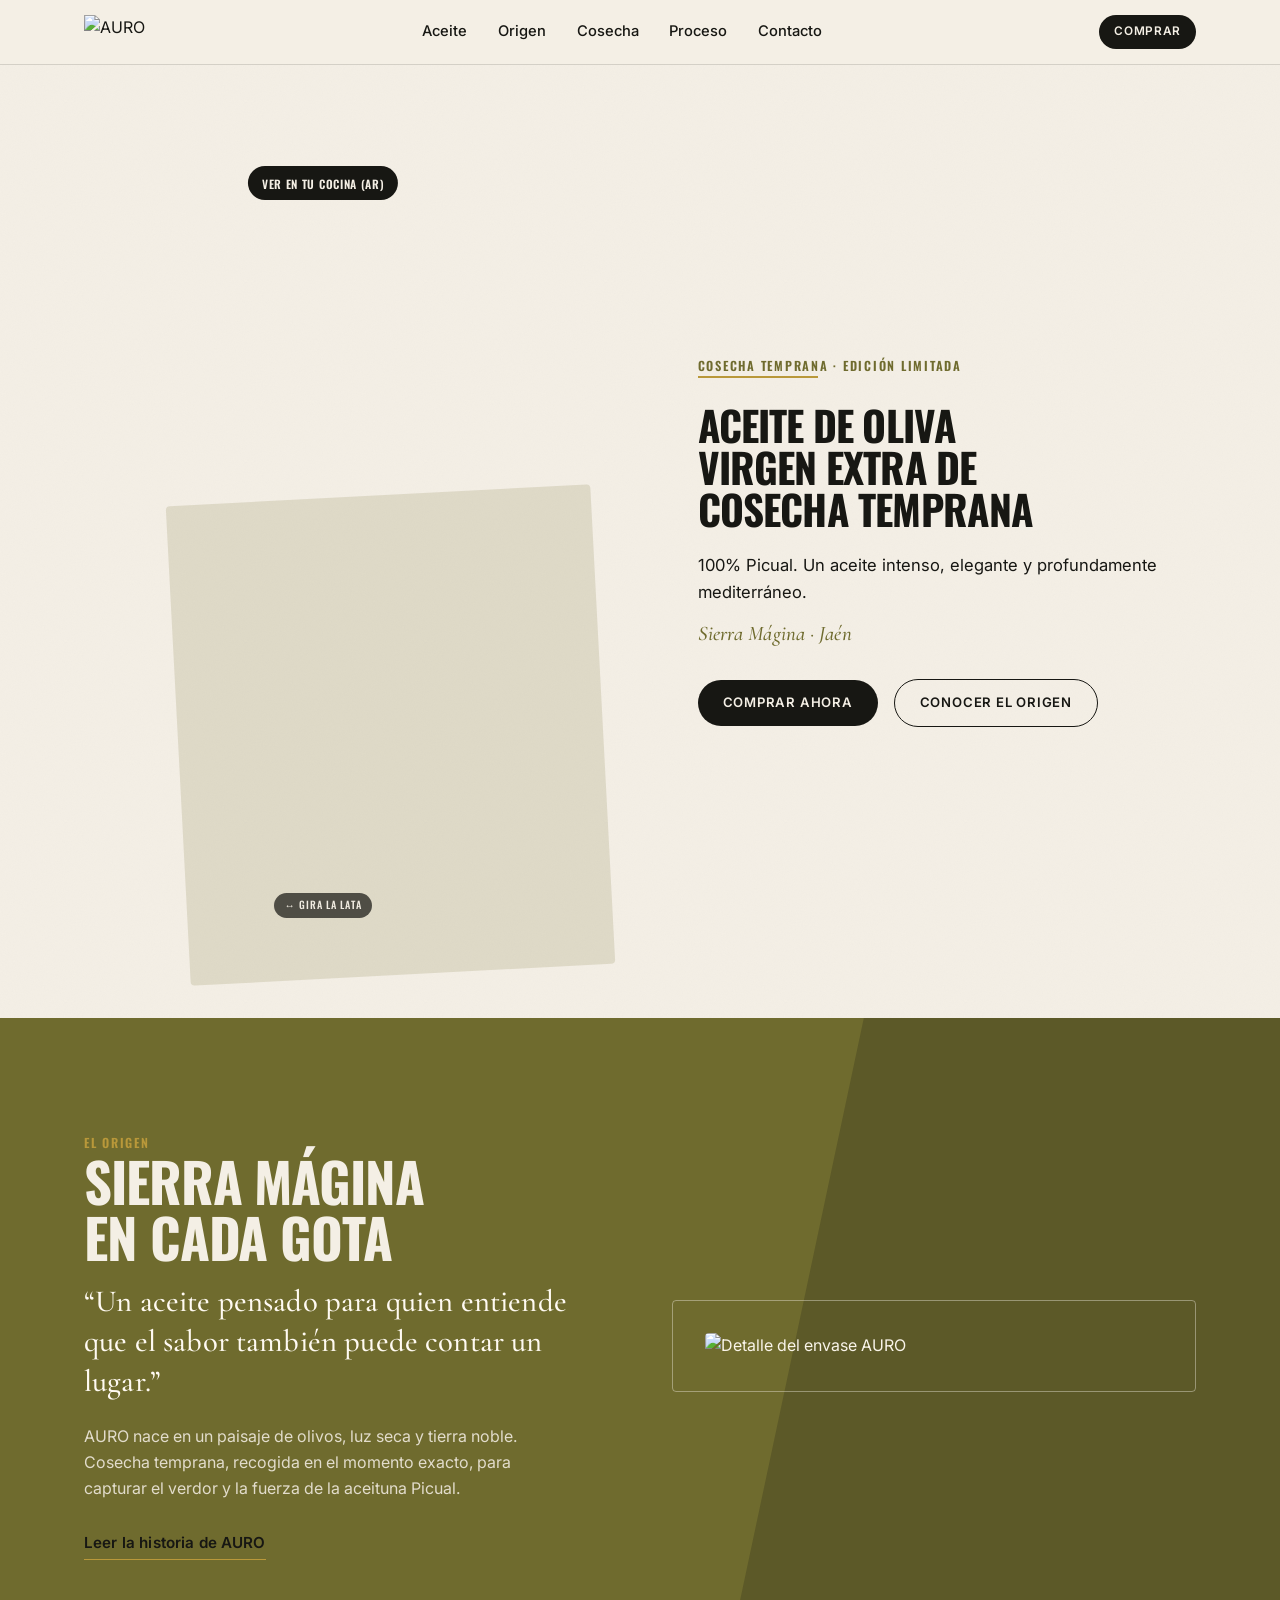
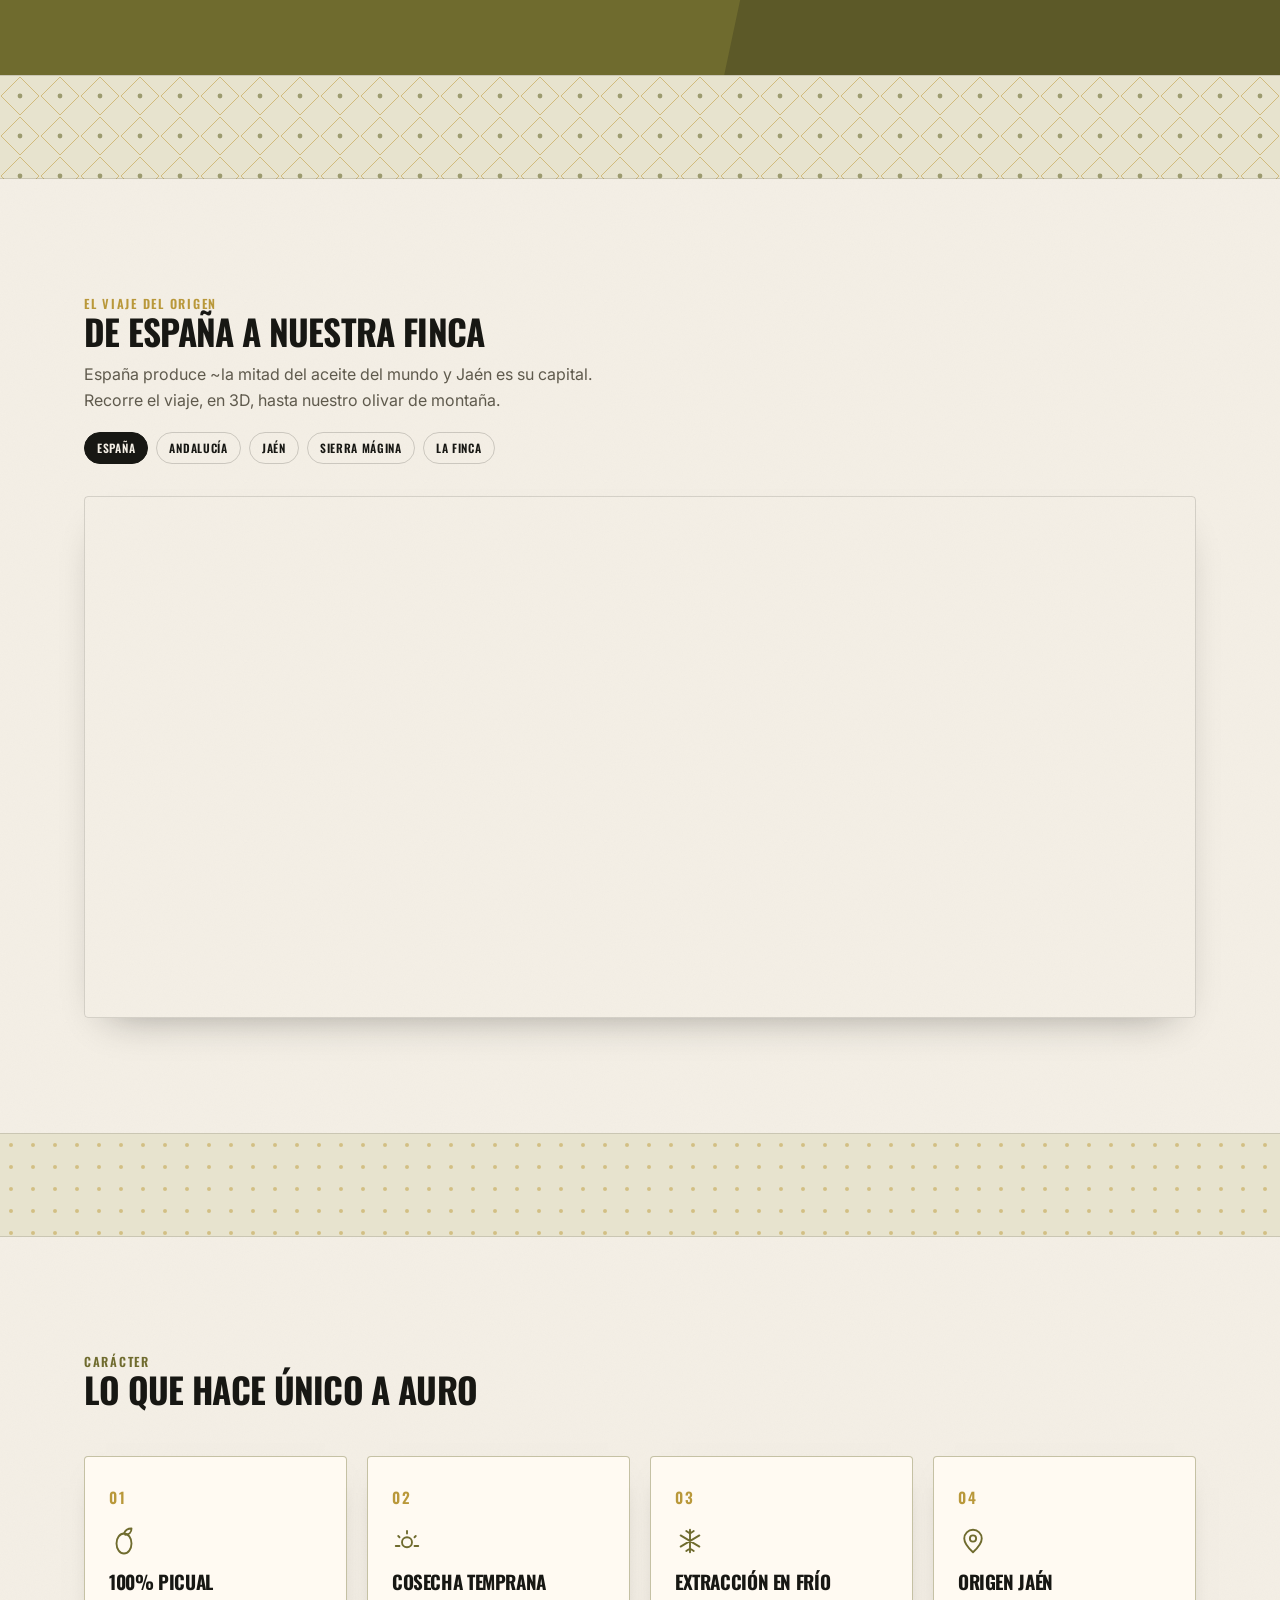
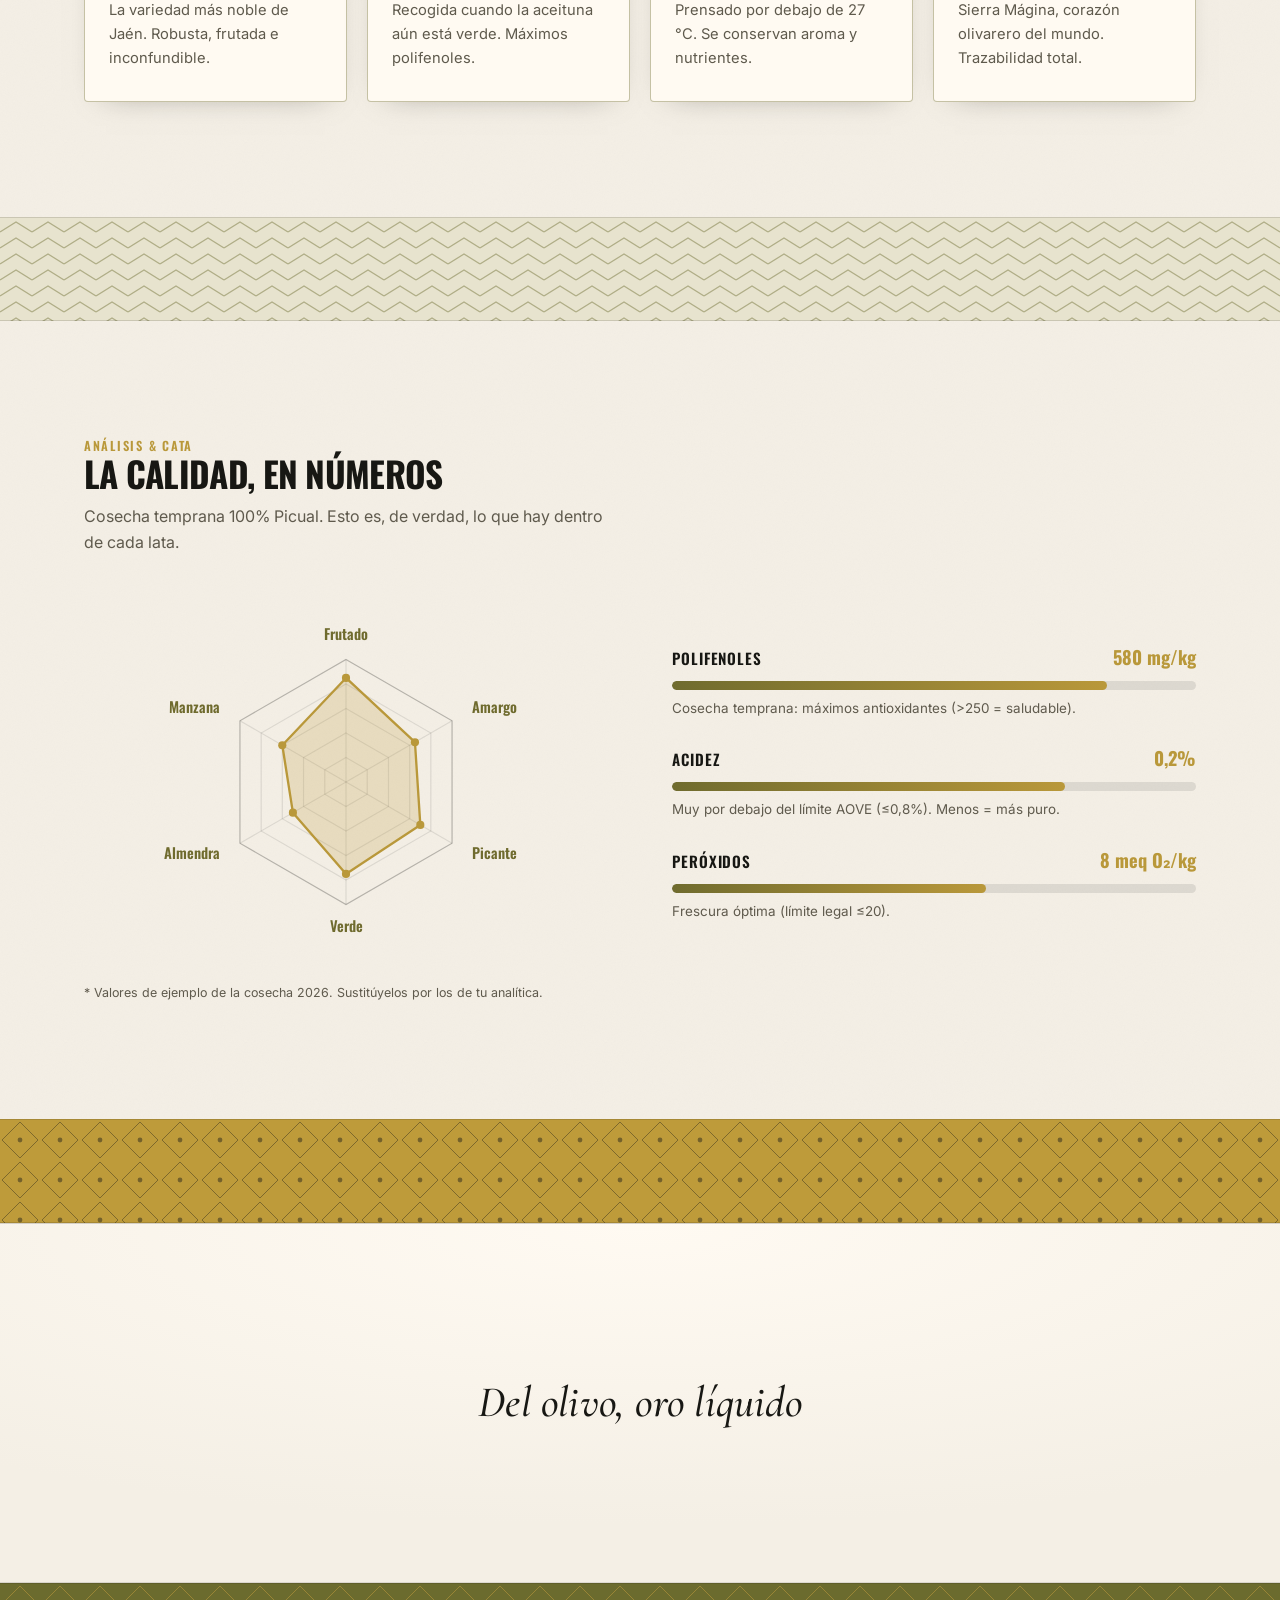
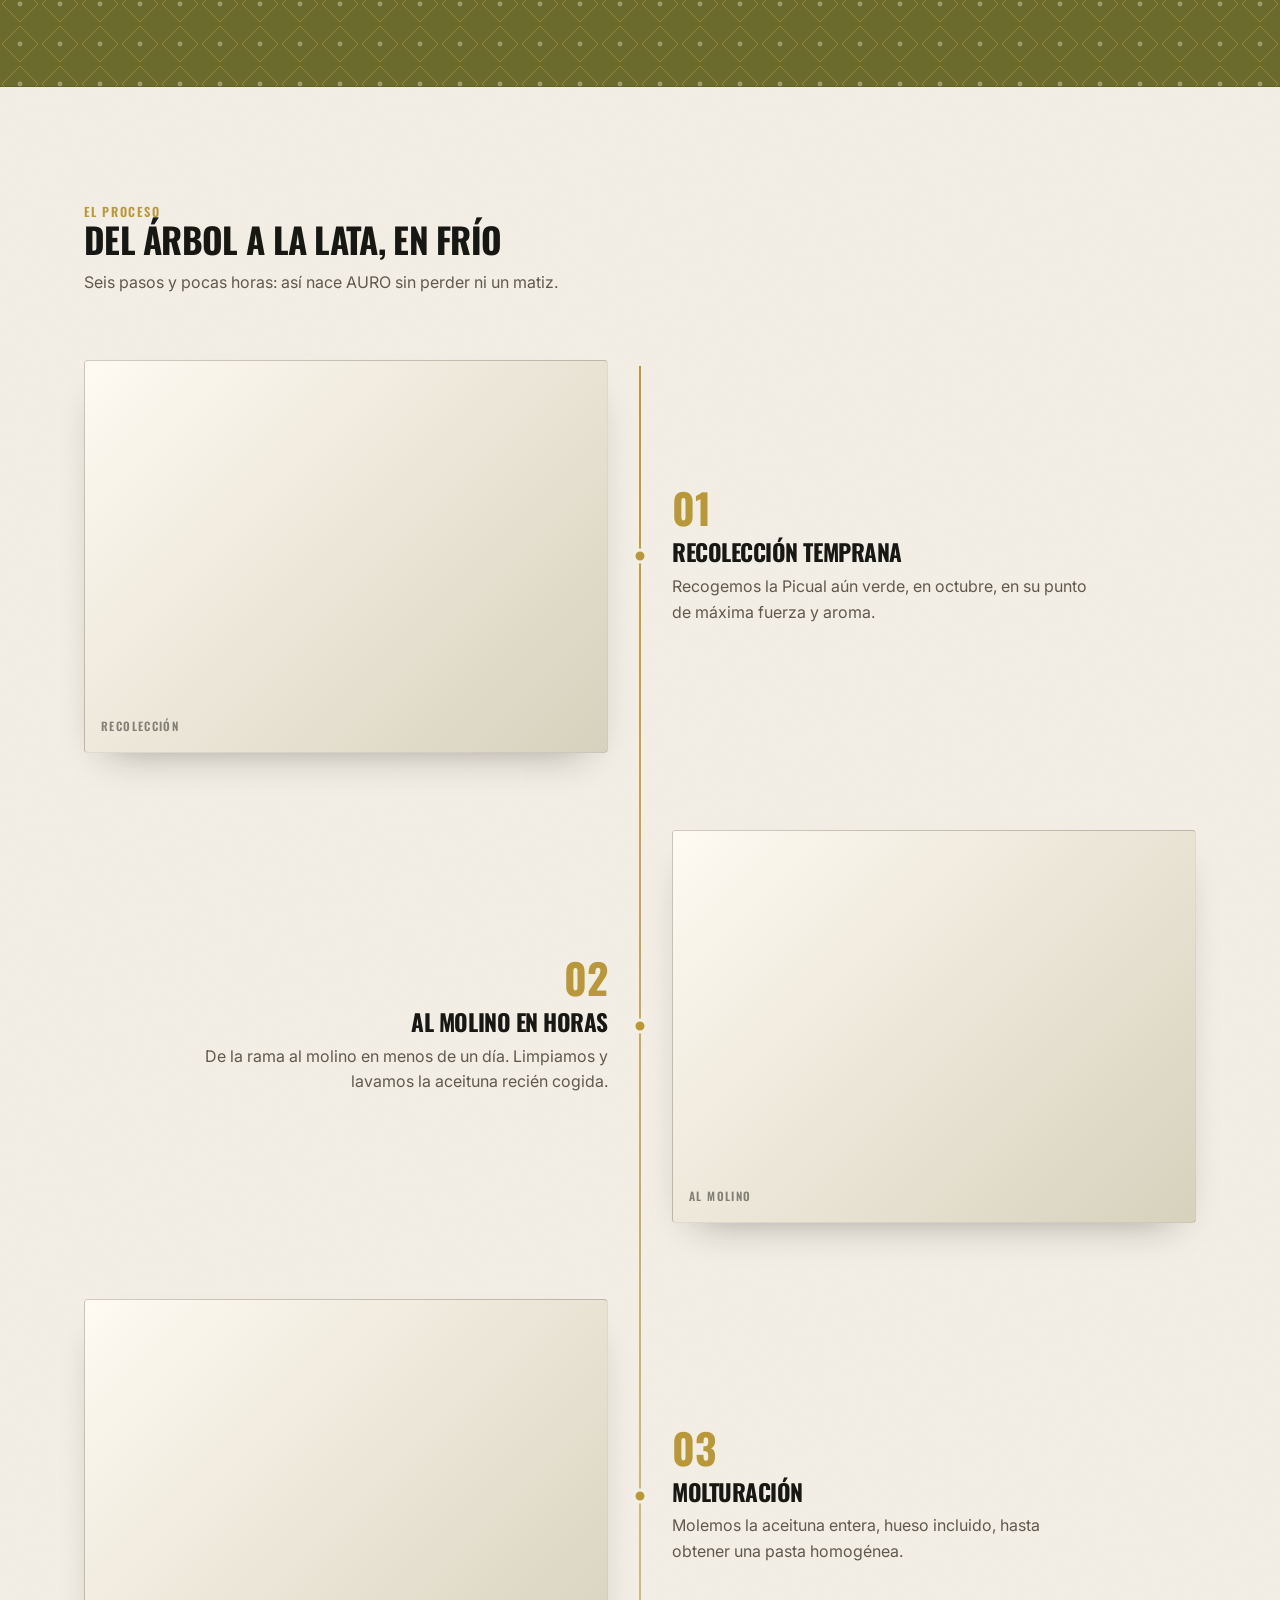
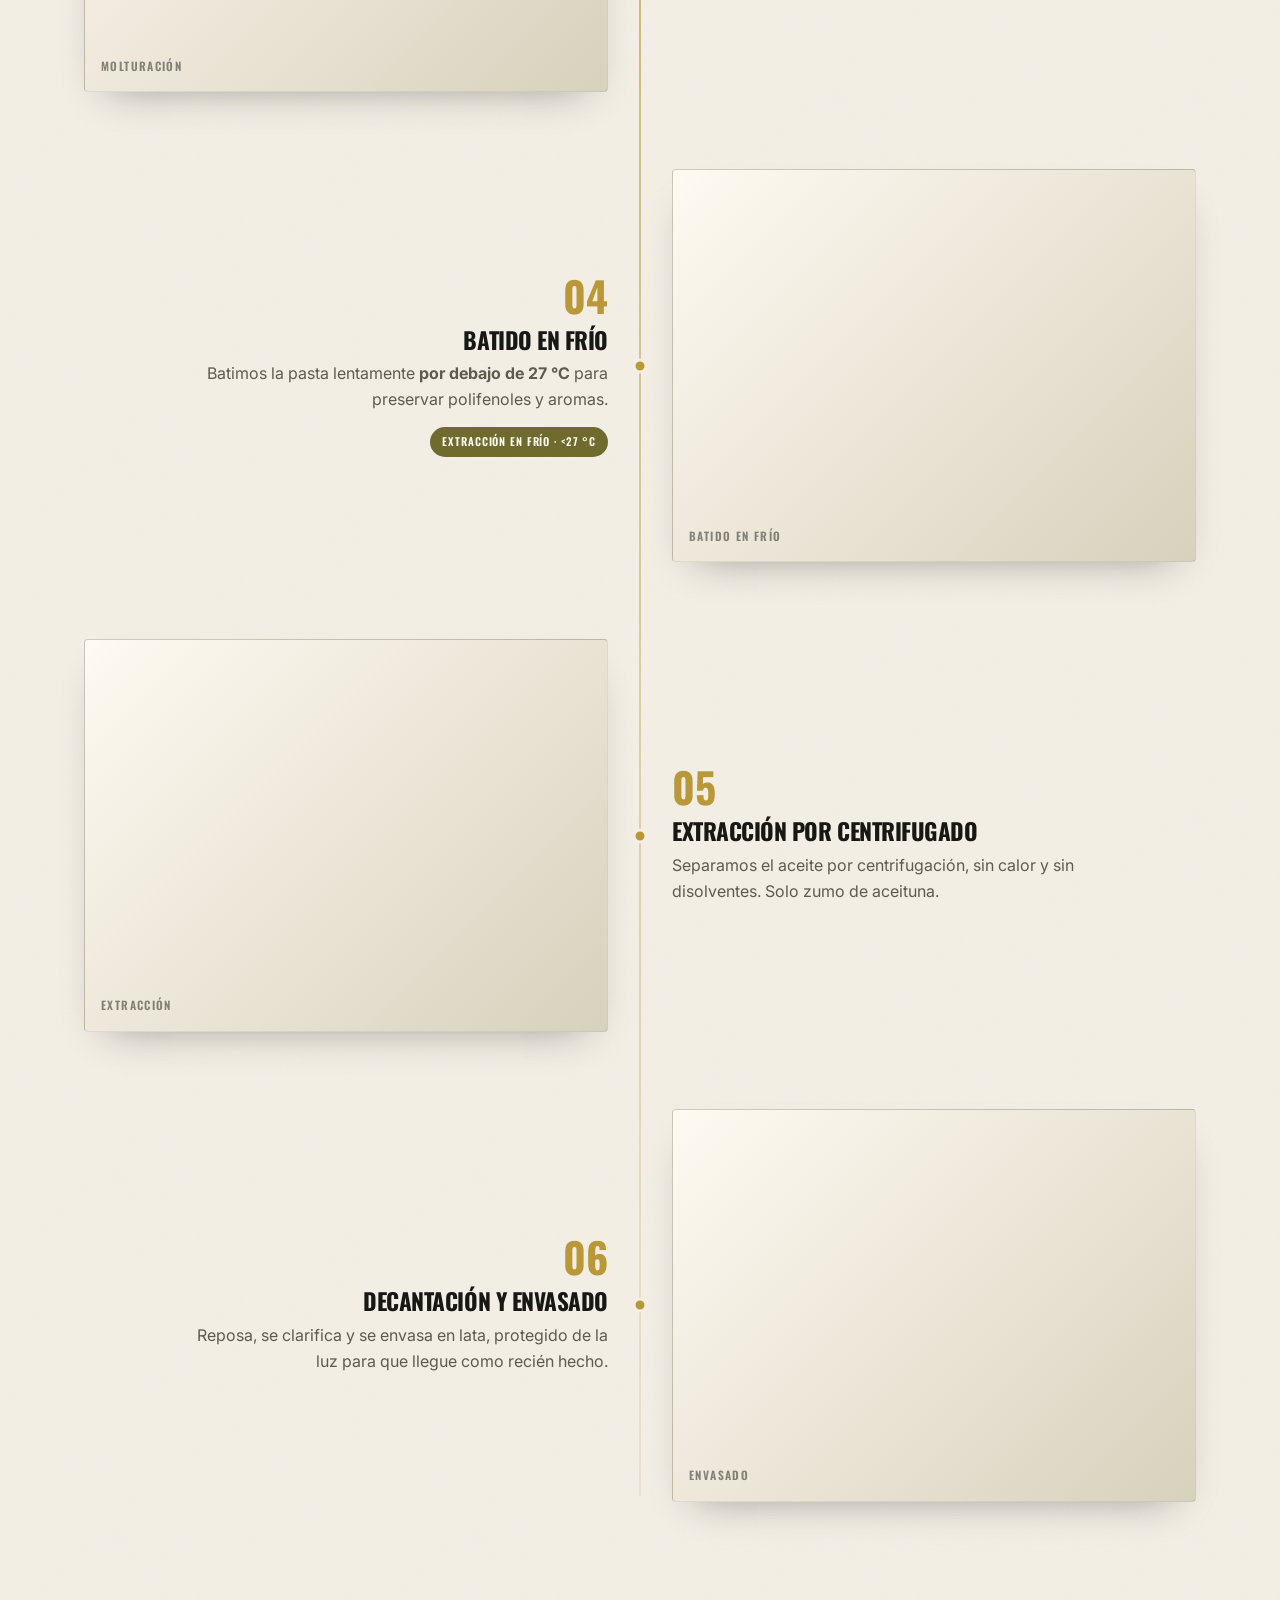
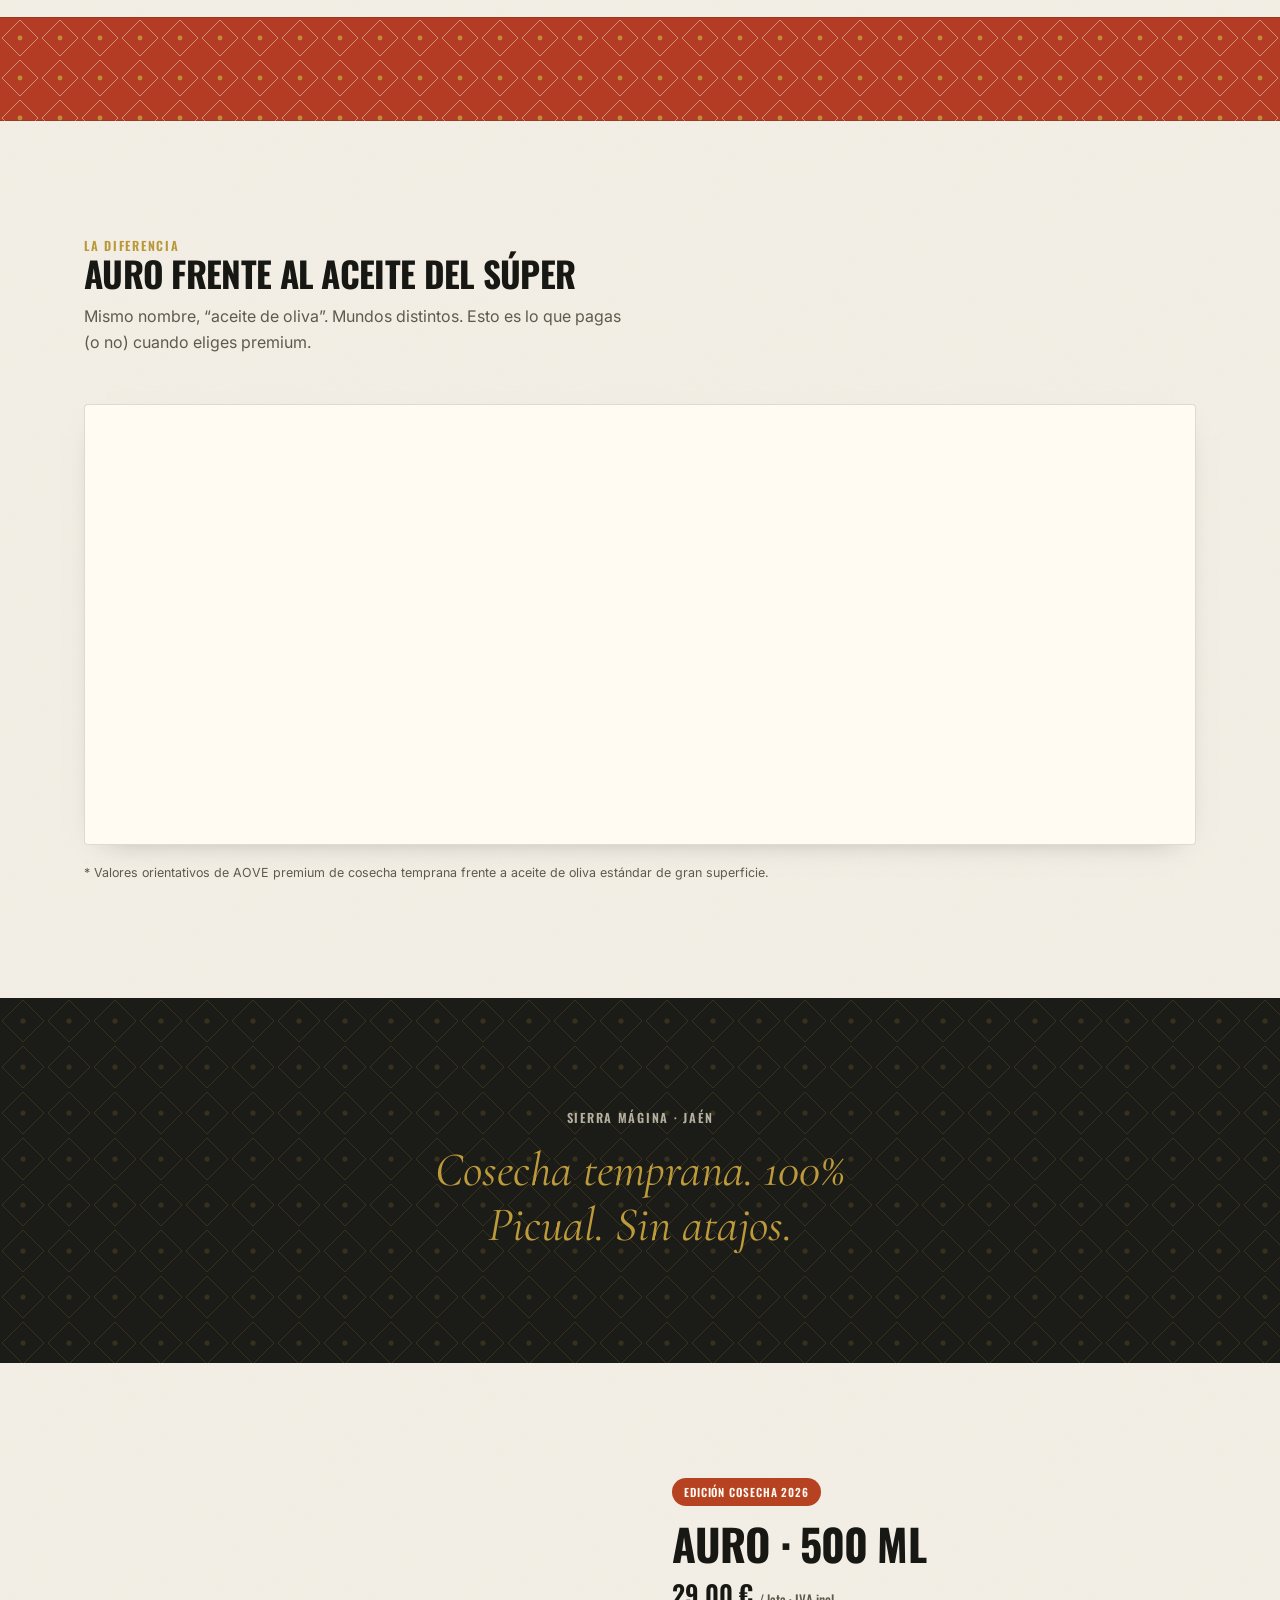
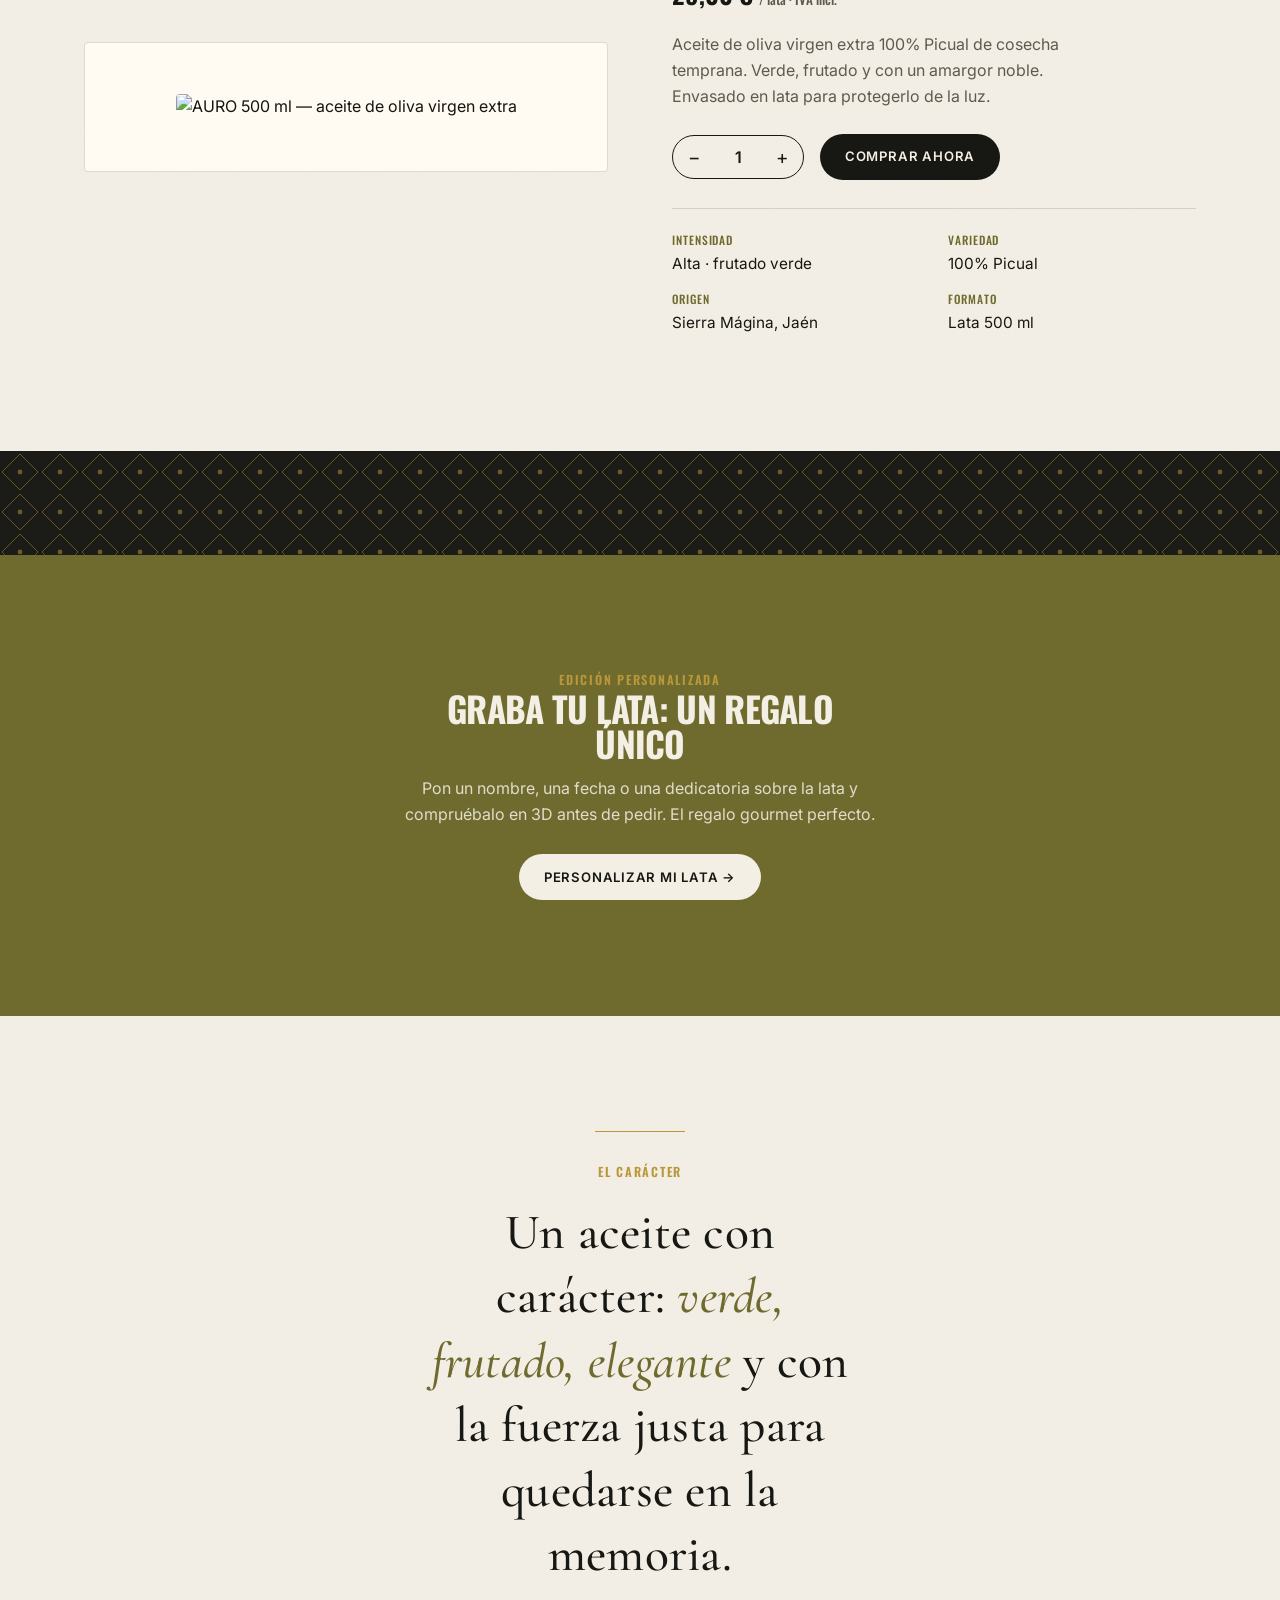
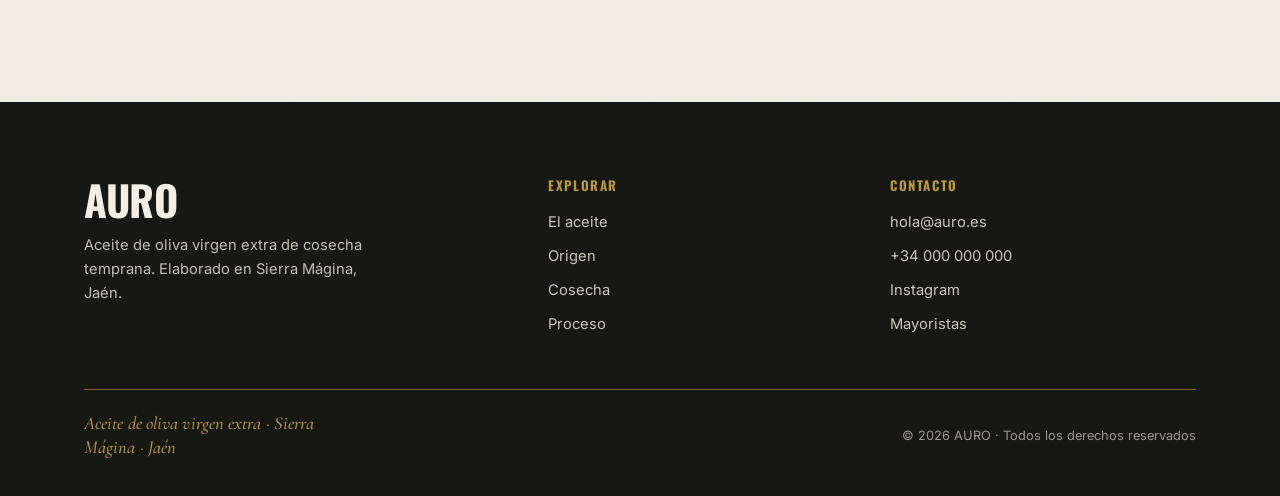
==== commit 7f78775b: "Bandas con la paleta real de la lata + todas las variantes colocadas - Recolorea los patrones con la" ====
--- a/index.html
+++ b/index.html
@@ -117,6 +117,9 @@
     </div>
   </section>
 
+  <!-- separador de mosaico -->
+  <div class="band band--mosaic" aria-hidden="true"></div>
+
   <!-- ============================================================
        MAPA SATÉLITE — olivares de Sierra Mágina
        ============================================================ -->
@@ -141,6 +144,8 @@
     </div>
   </section>
 
+  <div class="band band--dots" aria-hidden="true"></div>
+
   <!-- ============================================================
        ATRIBUTOS (4 cards)
        ============================================================ -->
@@ -192,6 +197,8 @@
     </div>
   </section>
 
+  <div class="band band--chevron" aria-hidden="true"></div>
+
   <!-- ============================================================
        FICHA DE CATA VIVA (radar + datos)
        ============================================================ -->
@@ -231,6 +238,8 @@
     </div>
   </section>
 
+  <div class="band band--gold" aria-hidden="true"></div>
+
   <!-- ============================================================
        BANDA DE OLIVAS (three.js) — decorativa
        ============================================================ -->
@@ -240,6 +249,8 @@
       <p class="editorial editorial-i">Del olivo, oro líquido</p>
     </div>
   </section>
+
+  <div class="band band--olive" aria-hidden="true"></div>
 
   <!-- ============================================================
        PROCESO DE OBTENCIÓN (timeline)
@@ -329,6 +340,74 @@
     </div>
   </section>
 
+  <div class="band band--terracota" aria-hidden="true"></div>
+
+  <!-- ============================================================
+       COMPARADOR — AURO vs supermercado
+       ============================================================ -->
+  <section class="section comparador" id="comparador">
+    <div class="container">
+      <div class="comp__head">
+        <p class="kicker kicker--gold">La diferencia</p>
+        <h2 class="h-lg">AURO frente al aceite del súper</h2>
+        <p class="comp__intro">Mismo nombre, “aceite de oliva”. Mundos distintos. Esto es lo que pagas (o no) cuando eliges premium.</p>
+      </div>
+
+      <div class="comp__table" role="table" aria-label="Comparativa AURO vs supermercado">
+        <div class="comp__row comp__row--head" role="row">
+          <span class="comp__crit"></span>
+          <span class="comp__h comp__h--auro">AURO</span>
+          <span class="comp__h comp__h--super">Súper</span>
+        </div>
+
+        <div class="comp__row" role="row">
+          <span class="comp__crit">Cosecha</span>
+          <div class="comp__cell comp__cell--auro"><span class="tick">✓</span> Temprana, en verde (oct.)</div>
+          <div class="comp__cell comp__cell--super"><span class="cross">—</span> Madura / tardía</div>
+        </div>
+
+        <div class="comp__row comp__row--bars" role="row">
+          <span class="comp__crit">Polifenoles</span>
+          <div class="comp__cell comp__cell--auro"><b>580 mg/kg</b><span class="comp__bar"><i data-w="96"></i></span></div>
+          <div class="comp__cell comp__cell--super"><b>~150 mg/kg</b><span class="comp__bar comp__bar--mute"><i data-w="25"></i></span></div>
+        </div>
+
+        <div class="comp__row comp__row--bars" role="row">
+          <span class="comp__crit">Acidez <small>(menos = mejor)</small></span>
+          <div class="comp__cell comp__cell--auro"><b>0,2%</b><span class="comp__bar"><i data-w="25"></i></span></div>
+          <div class="comp__cell comp__cell--super"><b>~0,8%</b><span class="comp__bar comp__bar--mute"><i data-w="100"></i></span></div>
+        </div>
+
+        <div class="comp__row" role="row">
+          <span class="comp__crit">Extracción</span>
+          <div class="comp__cell comp__cell--auro"><span class="tick">✓</span> En frío, &lt;27&nbsp;°C</div>
+          <div class="comp__cell comp__cell--super"><span class="cross">—</span> Calor / refinado</div>
+        </div>
+
+        <div class="comp__row" role="row">
+          <span class="comp__crit">Origen</span>
+          <div class="comp__cell comp__cell--auro"><span class="tick">✓</span> Finca única, Sierra Mágina</div>
+          <div class="comp__cell comp__cell--super"><span class="cross">—</span> Mezcla de orígenes</div>
+        </div>
+
+        <div class="comp__row" role="row">
+          <span class="comp__crit">Envase</span>
+          <div class="comp__cell comp__cell--auro"><span class="tick">✓</span> Lata: 0% luz</div>
+          <div class="comp__cell comp__cell--super"><span class="cross">—</span> Botella clara</div>
+        </div>
+      </div>
+      <p class="comp__note">* Valores orientativos de AOVE premium de cosecha temprana frente a aceite de oliva estándar de gran superficie.</p>
+    </div>
+  </section>
+
+  <!-- ============================================================
+       BANNER DE SEPARACIÓN (frase sobre patrón)
+       ============================================================ -->
+  <section class="band-statement" aria-label="Cosecha temprana, 100% Picual">
+    <span class="kicker band-statement__kicker">Sierra Mágina · Jaén</span>
+    <p class="band-statement__txt">Cosecha temprana. 100% Picual. Sin atajos.</p>
+  </section>
+
   <!-- ============================================================
        SECCIÓN PRODUCTO
        ============================================================ -->
@@ -360,6 +439,20 @@
           <div><dt>Formato</dt><dd>Lata 500 ml</dd></div>
         </dl>
       </div>
+    </div>
+  </section>
+
+  <div class="band band--dark" aria-hidden="true"></div>
+
+  <!-- ============================================================
+       CTA PERSONALIZACIÓN (grabado de la lata)
+       ============================================================ -->
+  <section class="section personaliza-cta">
+    <div class="container personaliza-cta__inner">
+      <p class="kicker kicker--gold">Edición personalizada</p>
+      <h2 class="h-lg">Graba tu lata: un regalo único</h2>
+      <p class="personaliza-cta__txt">Pon un nombre, una fecha o una dedicatoria sobre la lata y compruébalo en 3D antes de pedir. El regalo gourmet perfecto.</p>
+      <a href="personaliza/" class="btn btn-primary">Personalizar mi lata →</a>
     </div>
   </section>
 
@@ -451,6 +544,9 @@
 <!-- Proceso (revelado al hacer scroll) -->
 <script src="assets/proceso.js" defer></script>
 
+<!-- Comparador (barras + revelado) -->
+<script src="assets/comparador.js" defer></script>
+
 <!-- Banda decorativa de olivas (three.js) -->
 <script type="module" src="assets/olive-band.js"></script>
 
--- a/styles.css
+++ b/styles.css
@@ -653,6 +653,137 @@
 }
 
 /* ------------------------------------------------------------
+   11e. COMPARADOR (AURO vs súper)
+   ------------------------------------------------------------ */
+.comp__head{ max-width:60ch; margin-bottom:clamp(28px,4vw,48px); }
+.comp__intro{ color:var(--gris-texto); margin-top:12px; max-width:54ch; }
+.comp__table{
+  border:var(--line); border-radius:var(--radius); overflow:hidden;
+  box-shadow:var(--shadow-card); background:var(--blanco-calido);
+}
+.comp__row{
+  display:grid; grid-template-columns:1.1fr 1.4fr 1.1fr; align-items:center;
+  gap:clamp(10px,2vw,28px); padding:16px clamp(14px,2.5vw,28px);
+  border-top:var(--line);
+  opacity:0; transform:translateY(14px);
+  transition:opacity .5s ease, transform .5s ease;
+}
+.comparador.in .comp__row{ opacity:1; transform:none; }
+.comparador.in .comp__row:nth-child(2){ transition-delay:.05s; }
+.comparador.in .comp__row:nth-child(3){ transition-delay:.1s; }
+.comparador.in .comp__row:nth-child(4){ transition-delay:.15s; }
+.comparador.in .comp__row:nth-child(5){ transition-delay:.2s; }
+.comparador.in .comp__row:nth-child(6){ transition-delay:.25s; }
+.comparador.in .comp__row:nth-child(7){ transition-delay:.3s; }
+.comp__row:first-child{ border-top:0; }
+.comp__row--head{ background:color-mix(in srgb,var(--negro-oliva) 4%, transparent); }
+.comp__crit{ font-family:var(--font-heading); font-weight:600; text-transform:uppercase; letter-spacing:.05em; font-size:.84rem; color:var(--negro-oliva); }
+.comp__crit small{ display:block; font-weight:500; letter-spacing:0; text-transform:none; font-size:.72rem; color:var(--gris-texto); }
+.comp__h{ font-family:var(--font-heading); font-weight:700; text-transform:uppercase; letter-spacing:.08em; font-size:.95rem; }
+.comp__h--auro{ color:var(--dorado); }
+.comp__h--super{ color:var(--gris-texto); }
+.comp__cell{ font-size:.95rem; }
+.comp__cell--auro{
+  font-weight:600; color:var(--negro-oliva);
+  border-left:3px solid var(--dorado); padding-left:14px;
+}
+.comp__cell--super{ color:var(--gris-texto); }
+.comp__cell b{ font-family:var(--font-heading); font-size:1.15rem; display:block; }
+.comp__cell--auro b{ color:var(--dorado); }
+.tick{ color:var(--dorado); font-weight:700; }
+.cross{ color:color-mix(in srgb,var(--gris-texto) 70%, transparent); }
+.comp__bar{ display:block; height:6px; margin-top:7px; border-radius:var(--radius-pill); background:color-mix(in srgb,var(--negro-oliva) 9%, transparent); overflow:hidden; }
+.comp__bar > i{ display:block; height:100%; width:0; border-radius:var(--radius-pill); background:linear-gradient(90deg,var(--verde-oliva),var(--dorado)); transition:width 1.1s cubic-bezier(.22,1,.36,1); }
+.comp__bar--mute > i{ background:color-mix(in srgb,var(--gris-texto) 55%, transparent); }
+.comp__note{ margin-top:18px; font-size:.78rem; color:var(--gris-texto); }
+@media (max-width:740px){
+  .comp__row{ grid-template-columns:1fr; gap:6px; }
+  .comp__row--head{ display:none; }
+  .comp__cell--auro{ border-left:3px solid var(--dorado); }
+  .comp__cell--auro::before{ content:"AURO · "; color:var(--dorado); font-family:var(--font-heading); font-weight:700; }
+  .comp__cell--super::before{ content:"Súper · "; color:var(--gris-texto); font-family:var(--font-heading); font-weight:700; }
+}
+
+/* ------------------------------------------------------------
+   11f. CTA PERSONALIZACIÓN
+   ------------------------------------------------------------ */
+.personaliza-cta{ background:var(--verde-oliva); color:var(--crema); text-align:center; }
+.personaliza-cta__inner{ max-width:60ch; margin-inline:auto; }
+.personaliza-cta h2{ color:var(--crema); }
+.personaliza-cta__txt{ color:color-mix(in srgb,var(--crema) 86%, transparent); margin:14px auto 26px; max-width:48ch; }
+.personaliza-cta .btn-primary{ background:var(--crema); color:var(--negro-oliva); }
+.personaliza-cta .btn-primary:hover{ background:var(--blanco-calido); color:var(--negro-oliva); }
+
+/* ------------------------------------------------------------
+   11g. BANDAS / PATRONES DE SEPARACIÓN (mosaicos de marca)
+   ------------------------------------------------------------ */
+/* Paleta tomada de la lata:
+   bone #E7E3CE · oliva #6B6B2E · oro #BE9B3A · terracota #B43C24 · negro #1B1B17 */
+.band{ width:100%; height:clamp(58px, 9vw, 104px); border-block:var(--line); background-repeat:repeat; }
+
+/* Mosaico de rombos (azulejo) — oro + oliva sobre bone */
+.band--mosaic{
+  background-color:#E7E3CE;
+  background-image:url("data:image/svg+xml,%3Csvg%20xmlns='http://www.w3.org/2000/svg'%20width='40'%20height='40'%3E%3Cpath%20d='M20,1L39,20L20,39L1,20Z'%20fill='none'%20stroke='%23BE9B3A'%20stroke-opacity='0.55'/%3E%3Ccircle%20cx='20'%20cy='20'%20r='2.4'%20fill='%236B6B2E'%20fill-opacity='0.6'/%3E%3C/svg%3E");
+  background-size:40px 40px;
+}
+/* Rejilla de puntos oro sobre bone */
+.band--dots{
+  background-color:#E7E3CE;
+  background-image:url("data:image/svg+xml,%3Csvg%20xmlns='http://www.w3.org/2000/svg'%20width='22'%20height='22'%3E%3Ccircle%20cx='11'%20cy='11'%20r='2'%20fill='%23BE9B3A'%20fill-opacity='0.5'/%3E%3C/svg%3E");
+  background-size:22px 22px;
+}
+/* Espiga / chevron oliva sobre bone */
+.band--chevron{
+  background-color:#E7E3CE;
+  background-image:url("data:image/svg+xml,%3Csvg%20xmlns='http://www.w3.org/2000/svg'%20width='32'%20height='16'%3E%3Cpath%20d='M0,14L16,4L32,14'%20fill='none'%20stroke='%236B6B2E'%20stroke-opacity='0.45'%20stroke-width='1.4'/%3E%3C/svg%3E");
+  background-size:32px 16px;
+}
+/* Rombos oro + bone sobre verde oliva */
+.band--olive{
+  background-color:#6B6B2E;
+  background-image:url("data:image/svg+xml,%3Csvg%20xmlns='http://www.w3.org/2000/svg'%20width='40'%20height='40'%3E%3Cpath%20d='M20,2L38,20L20,38L2,20Z'%20fill='none'%20stroke='%23BE9B3A'%20stroke-opacity='0.55'/%3E%3Ccircle%20cx='20'%20cy='20'%20r='2.4'%20fill='%23E7E3CE'%20fill-opacity='0.4'/%3E%3C/svg%3E");
+  background-size:40px 40px;
+}
+/* Rombos bone + oro sobre terracota */
+.band--terracota{
+  background-color:#B43C24;
+  background-image:url("data:image/svg+xml,%3Csvg%20xmlns='http://www.w3.org/2000/svg'%20width='40'%20height='40'%3E%3Cpath%20d='M20,2L38,20L20,38L2,20Z'%20fill='none'%20stroke='%23E7E3CE'%20stroke-opacity='0.5'/%3E%3Ccircle%20cx='20'%20cy='20'%20r='2.4'%20fill='%23BE9B3A'%20fill-opacity='0.85'/%3E%3C/svg%3E");
+  background-size:40px 40px;
+}
+/* Rombos oscuros sobre oro */
+.band--gold{
+  background-color:#BE9B3A;
+  background-image:url("data:image/svg+xml,%3Csvg%20xmlns='http://www.w3.org/2000/svg'%20width='40'%20height='40'%3E%3Cpath%20d='M20,2L38,20L20,38L2,20Z'%20fill='none'%20stroke='%231B1B17'%20stroke-opacity='0.4'/%3E%3Ccircle%20cx='20'%20cy='20'%20r='2.4'%20fill='%231B1B17'%20fill-opacity='0.45'/%3E%3C/svg%3E");
+  background-size:40px 40px;
+}
+/* Rombos oro sobre negro */
+.band--dark{
+  background-color:#1B1B17;
+  background-image:url("data:image/svg+xml,%3Csvg%20xmlns='http://www.w3.org/2000/svg'%20width='40'%20height='40'%3E%3Cpath%20d='M20,2L38,20L20,38L2,20Z'%20fill='none'%20stroke='%23BE9B3A'%20stroke-opacity='0.45'/%3E%3Ccircle%20cx='20'%20cy='20'%20r='2.4'%20fill='%23BE9B3A'%20fill-opacity='0.5'/%3E%3C/svg%3E");
+  background-size:40px 40px;
+}
+
+/* Banner-bloque con frase sobre patrón (negro de la lata) */
+.band-statement{
+  position:relative; overflow:hidden; text-align:center;
+  padding-block:clamp(56px, 9vw, 110px);
+  background-color:#1B1B17; color:#E7E3CE;
+}
+.band-statement::before{
+  content:""; position:absolute; inset:0; opacity:.6; pointer-events:none;
+  background-image:url("data:image/svg+xml,%3Csvg%20xmlns='http://www.w3.org/2000/svg'%20width='46'%20height='46'%3E%3Cpath%20d='M23,2L44,23L23,44L2,23Z'%20fill='none'%20stroke='%23BE9B3A'%20stroke-opacity='0.3'/%3E%3Ccircle%20cx='23'%20cy='23'%20r='2.6'%20fill='%23BE9B3A'%20fill-opacity='0.28'/%3E%3C/svg%3E");
+  background-size:46px 46px;
+}
+.band-statement__txt{
+  position:relative; z-index:1;
+  font-family:var(--font-editorial); font-style:italic;
+  font-size:clamp(1.7rem, 4vw, 3rem); color:#BE9B3A;
+  max-width:20ch; margin-inline:auto; line-height:1.15;
+}
+.band-statement__kicker{ position:relative; z-index:1; display:block; margin-bottom:14px; color:color-mix(in srgb,#E7E3CE 75%, transparent); }
+
+/* ------------------------------------------------------------
    12. FOOTER
    ------------------------------------------------------------ */
 .site-footer{ background:var(--negro-oliva); color:var(--crema); padding-block:clamp(48px,6vw,80px) 36px; }
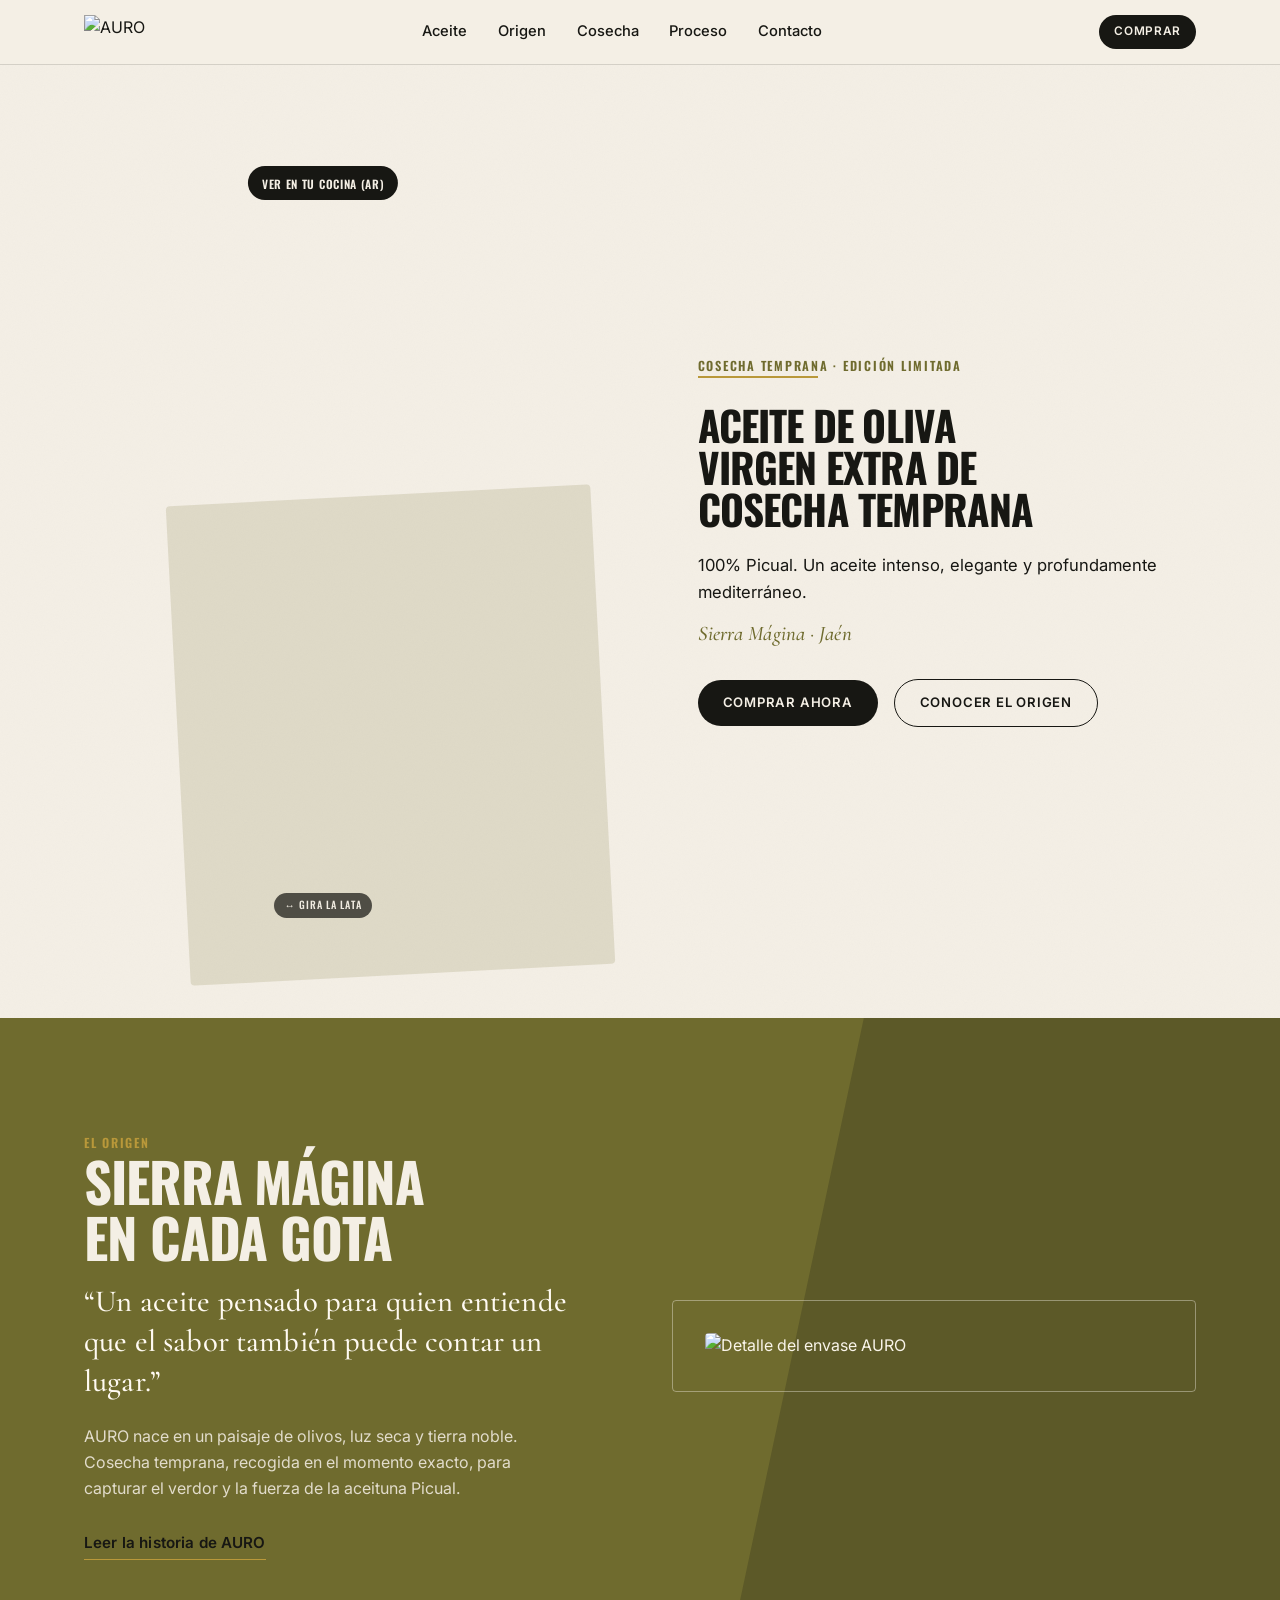
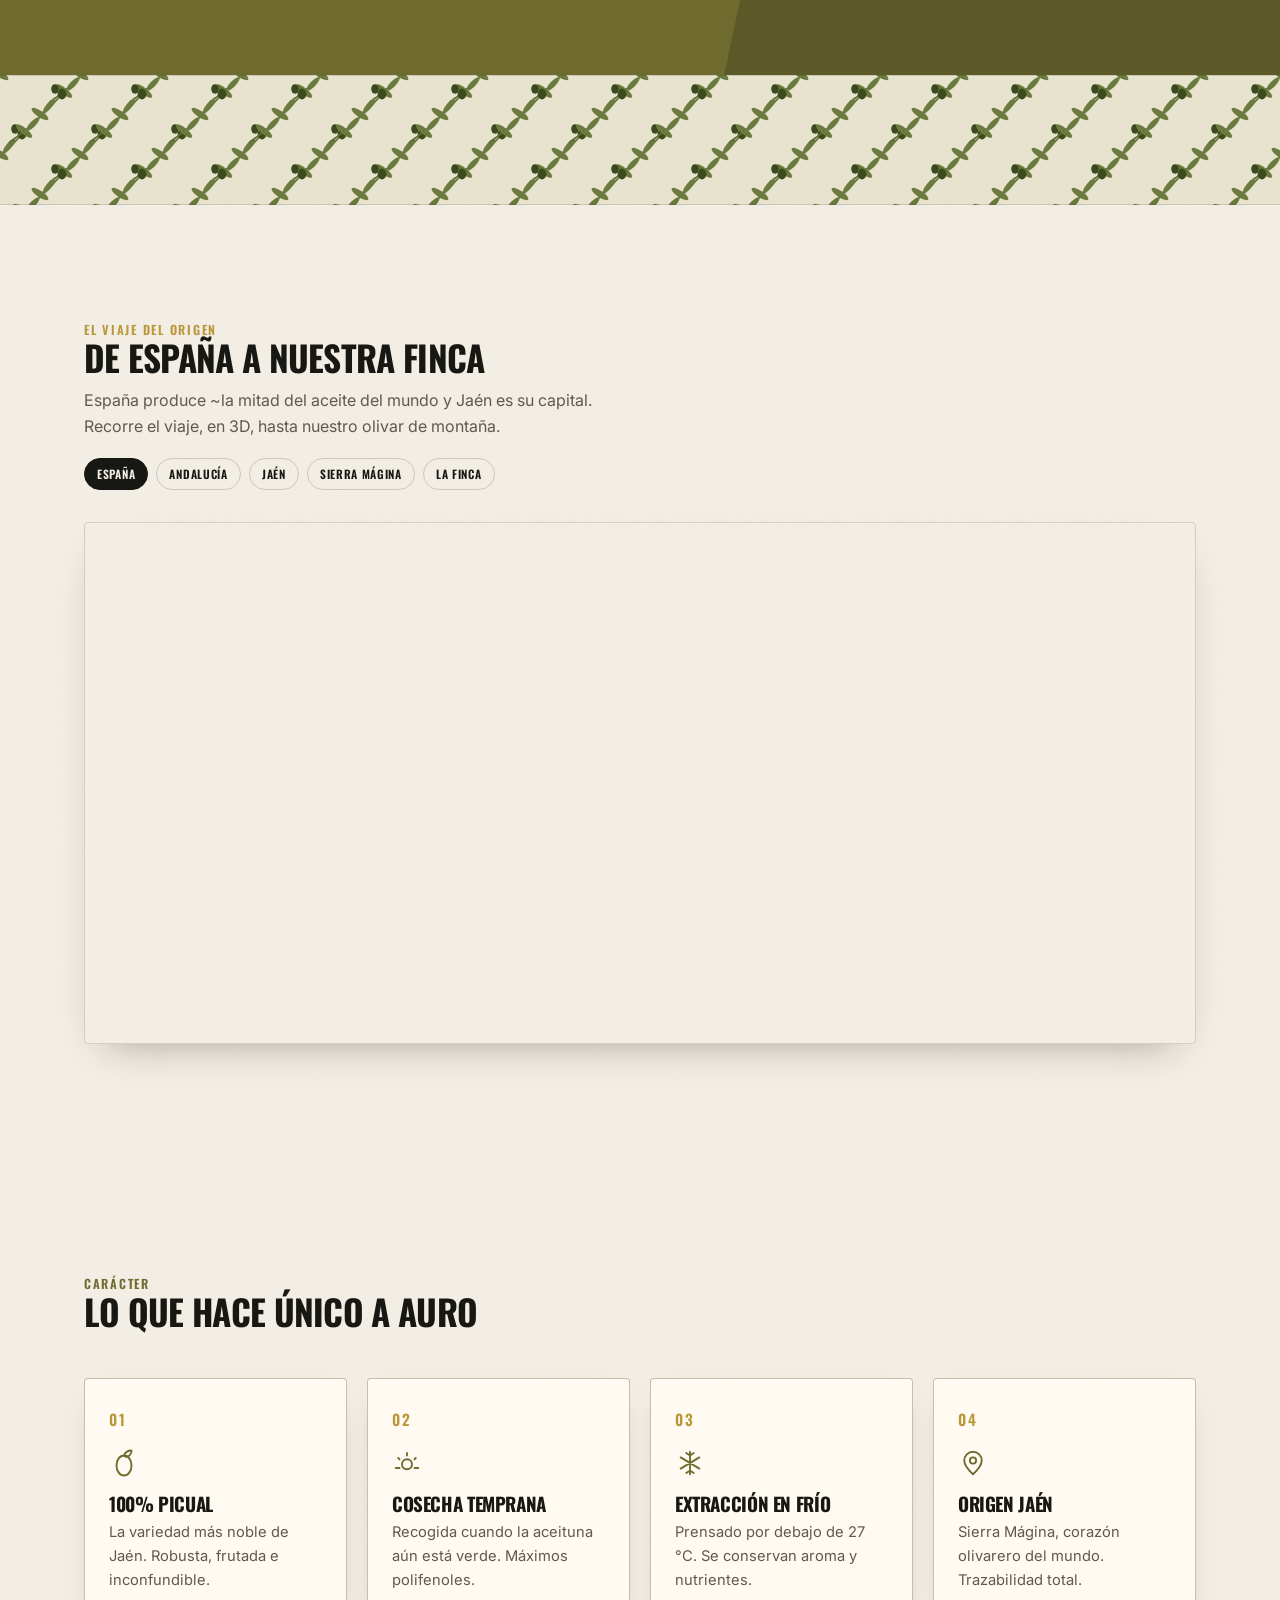
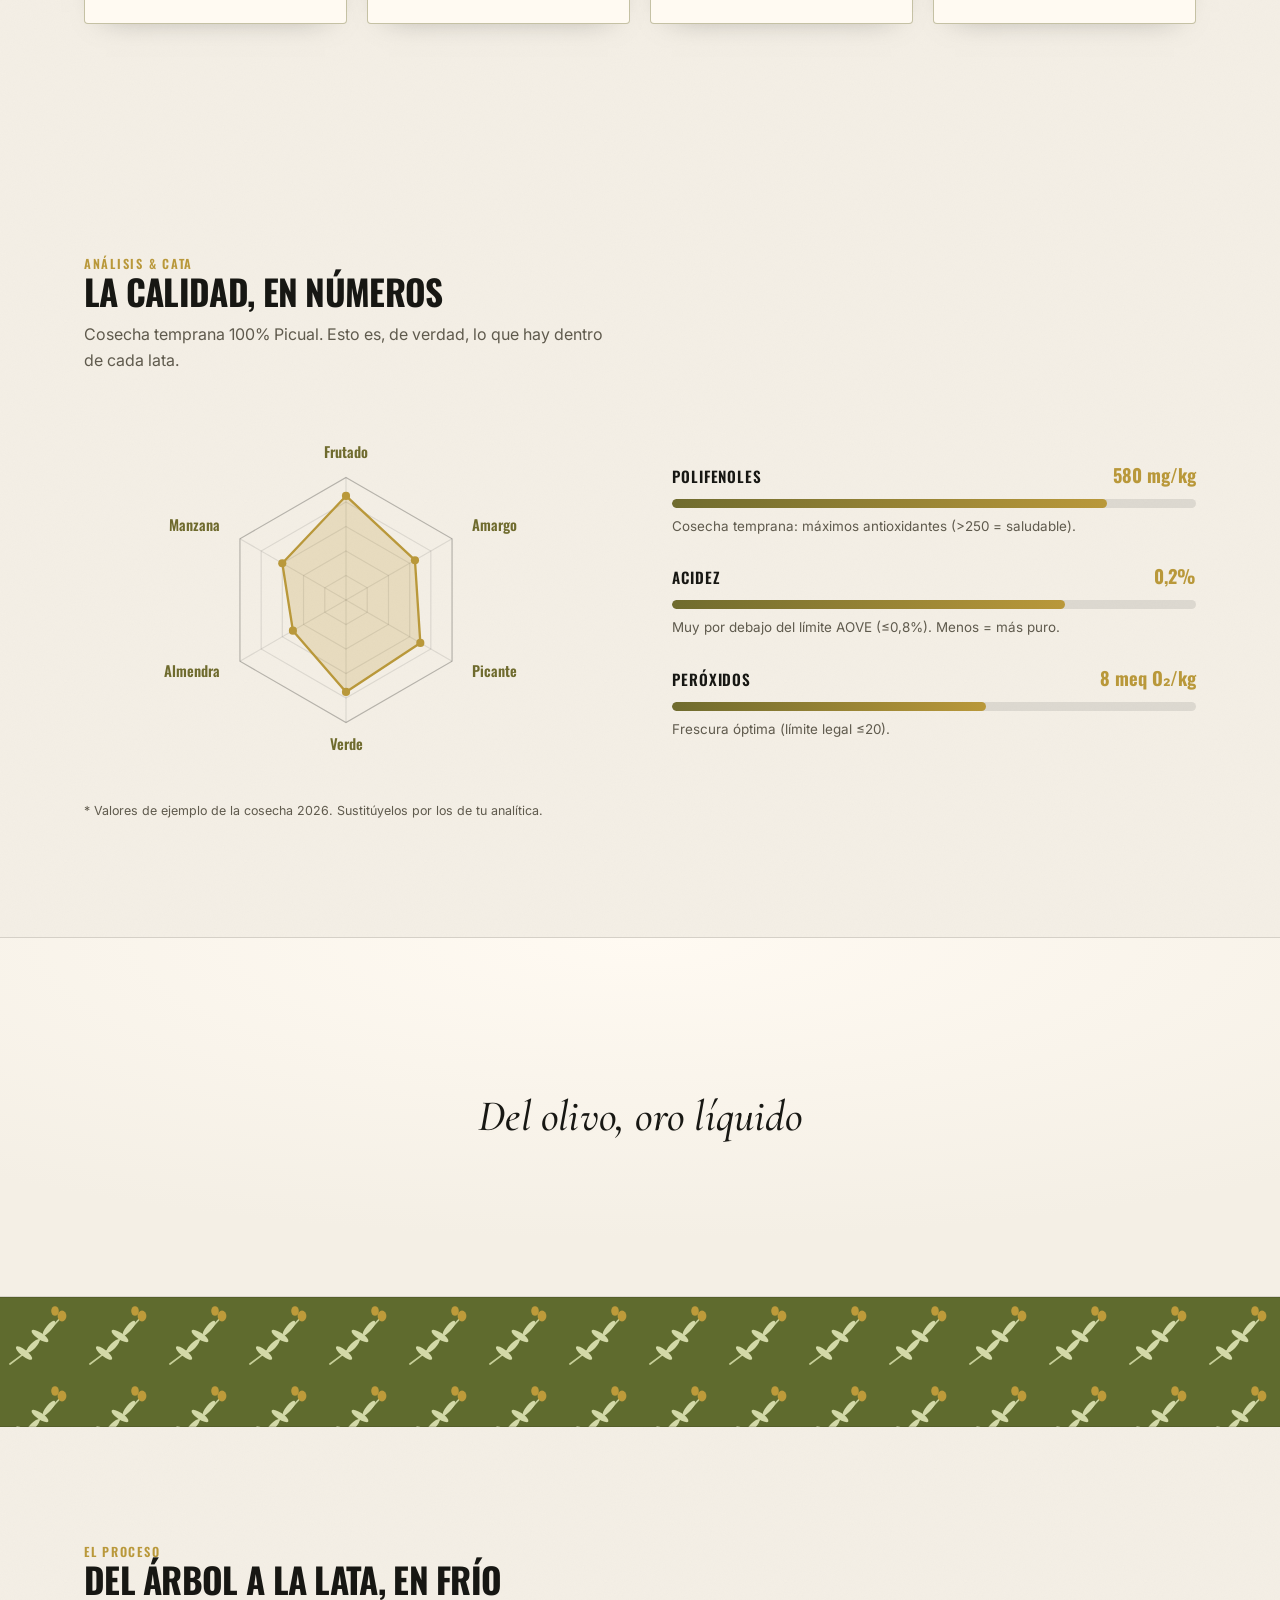
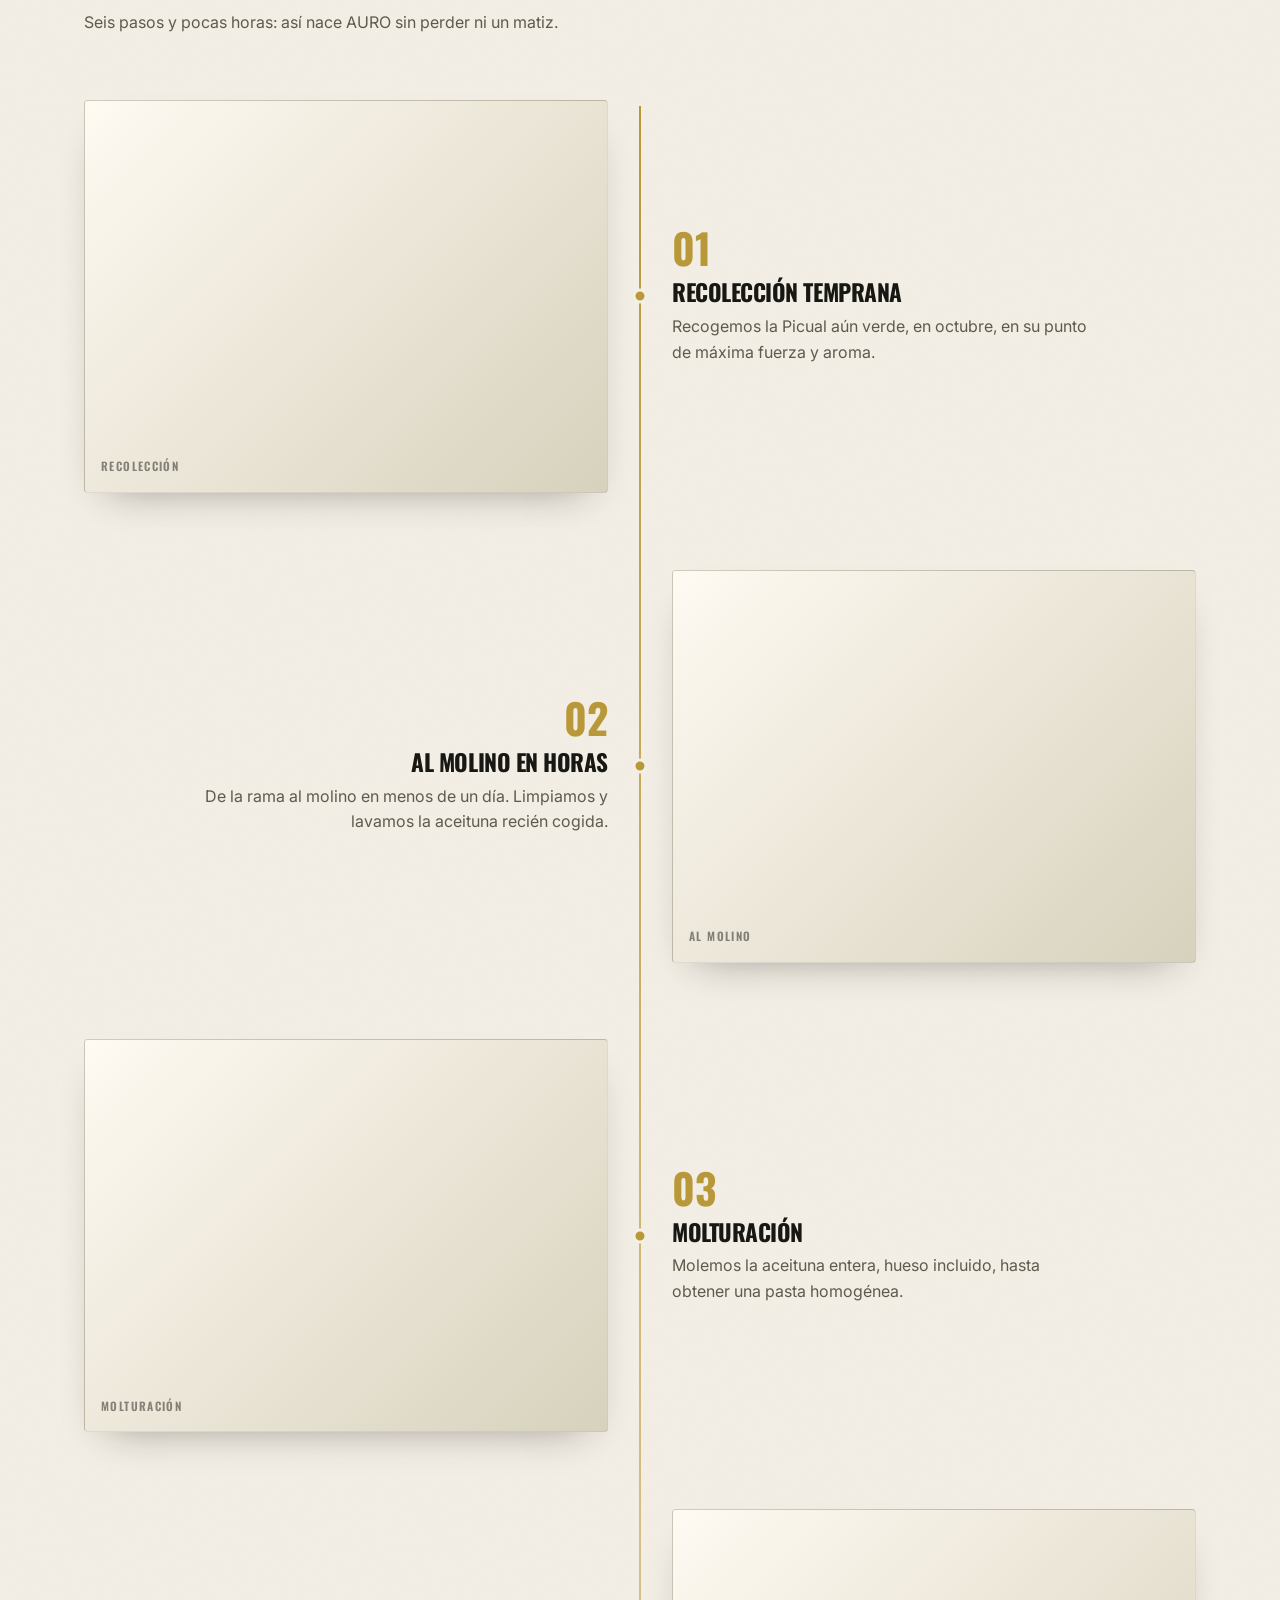
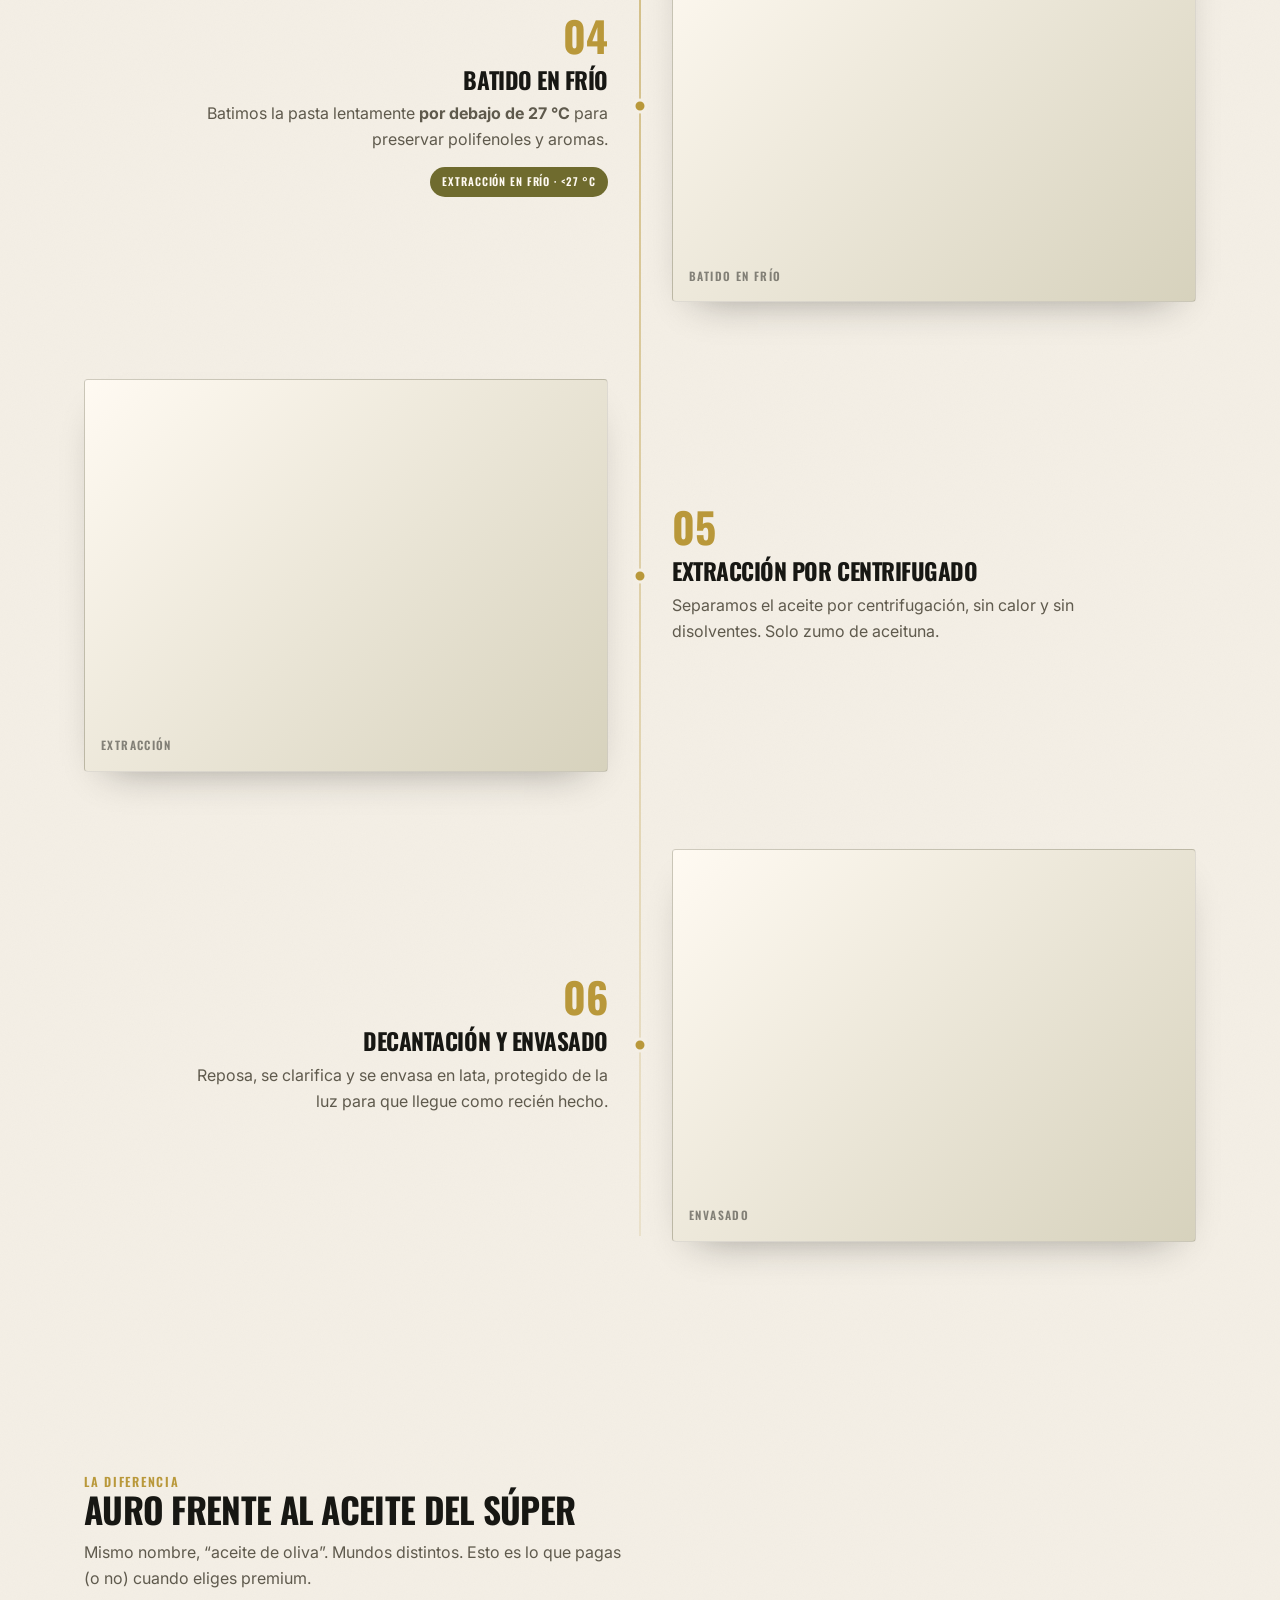
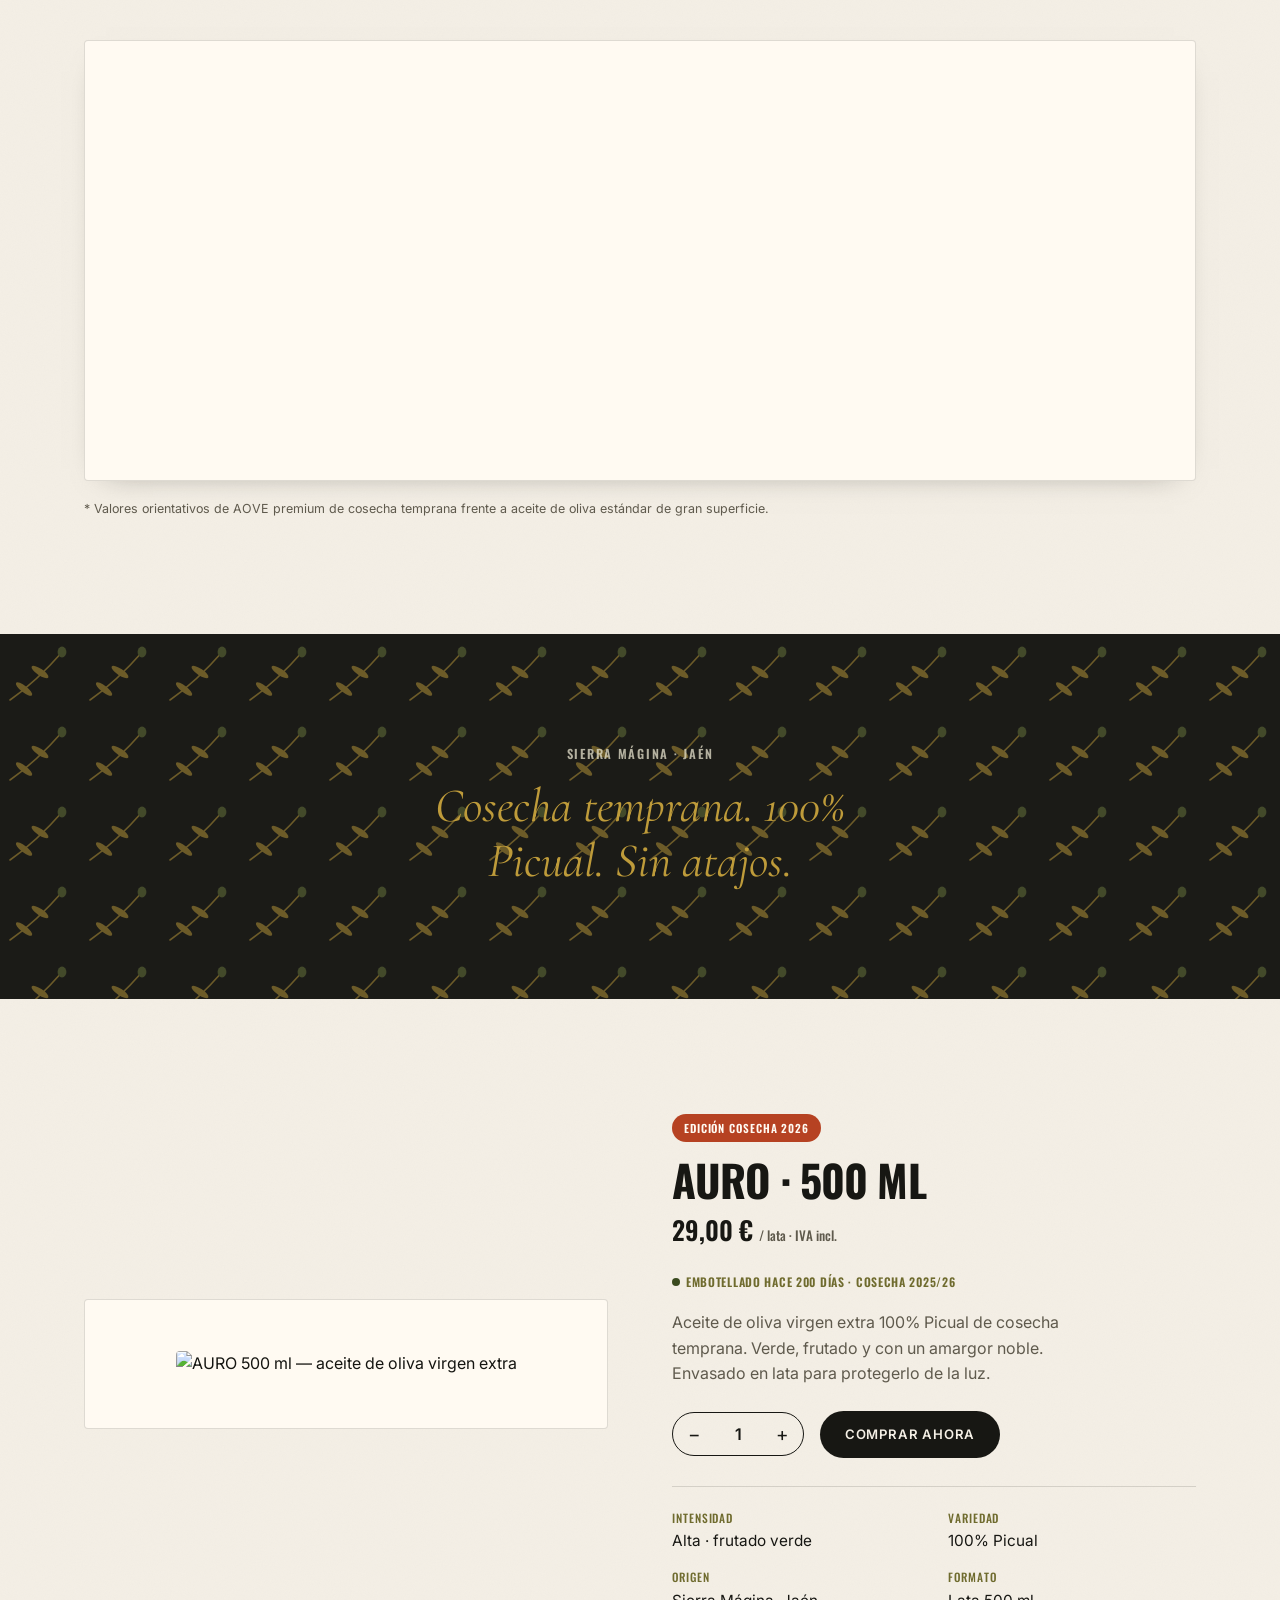
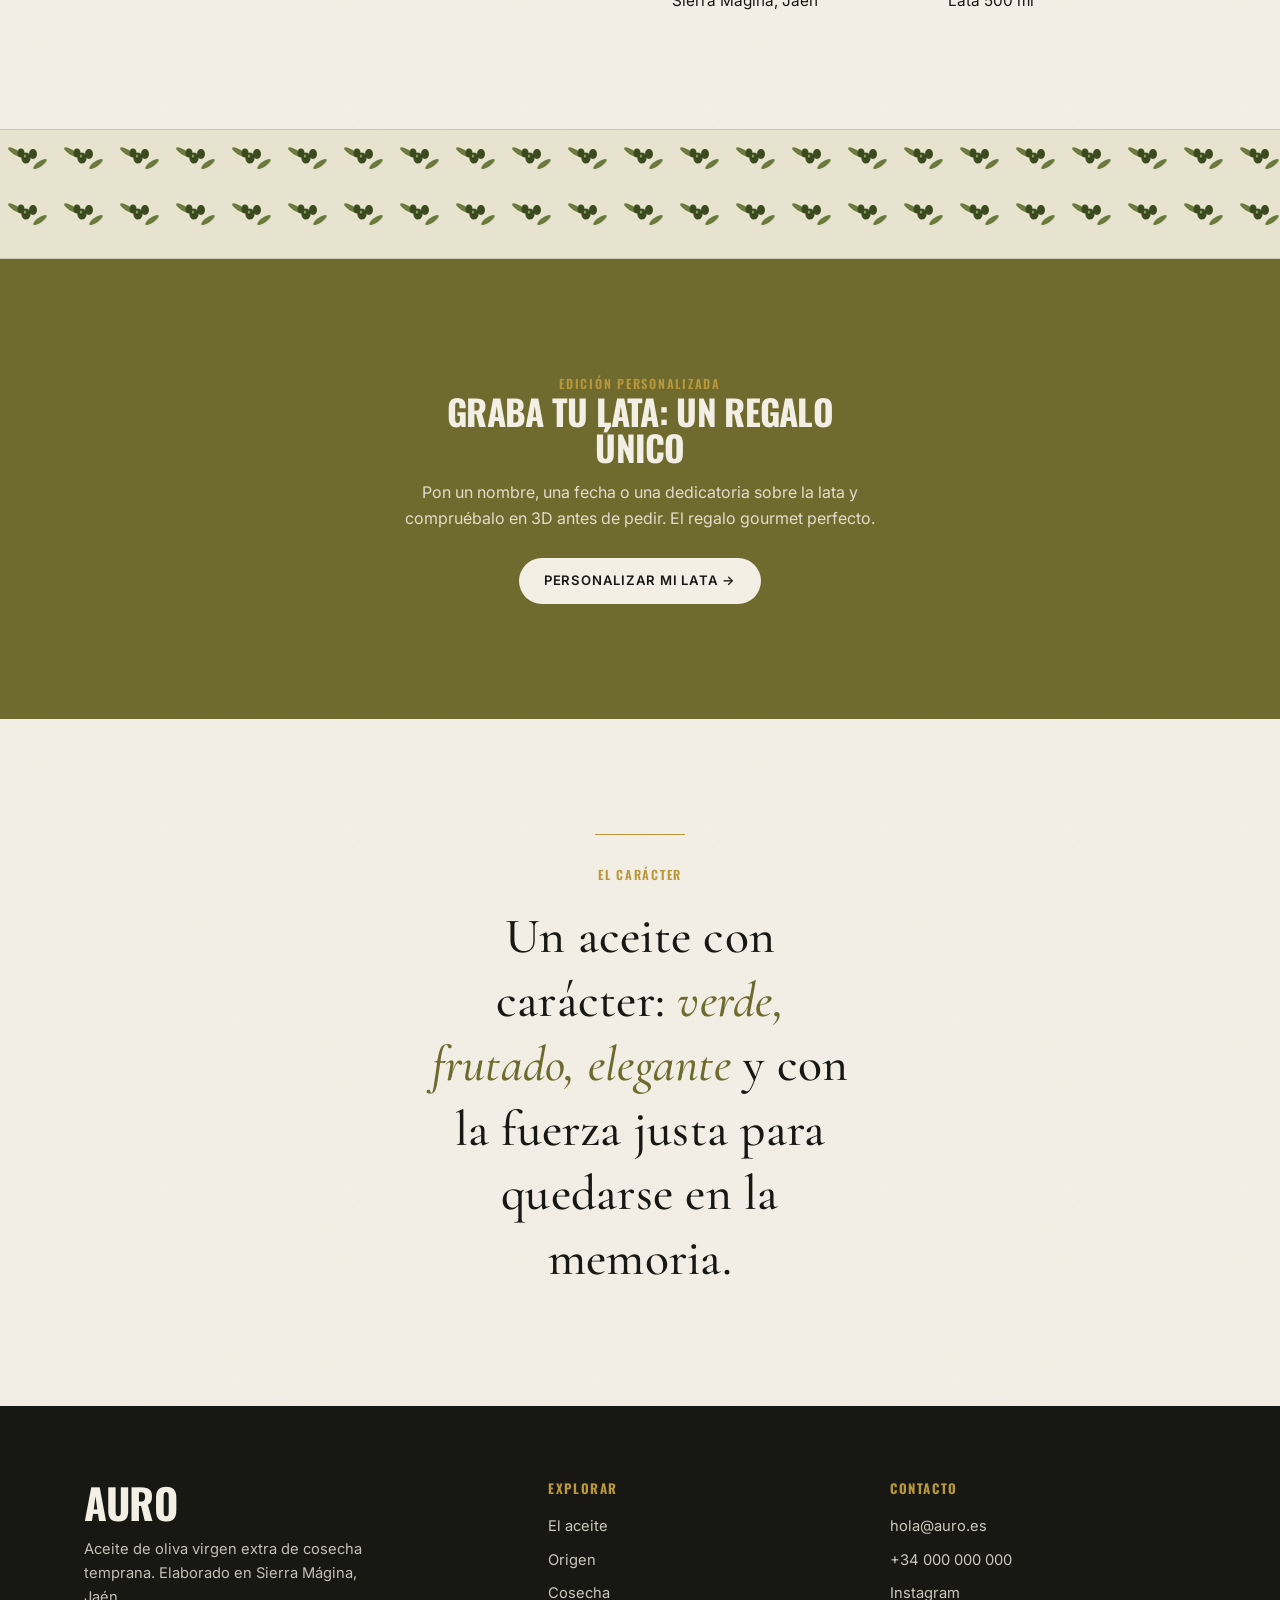
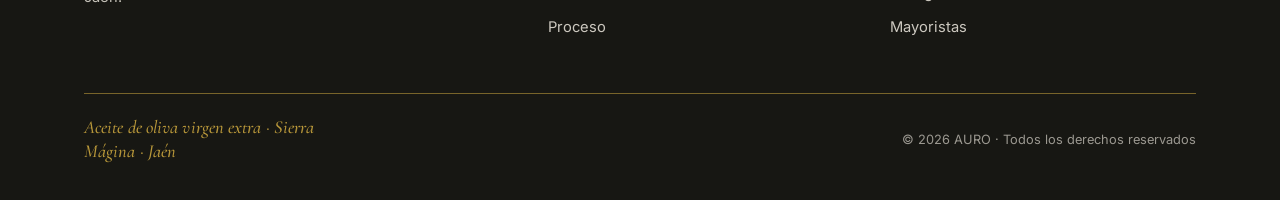
==== commit 9090749e: "Añade contador de frescura en el producto (señal premium) "Embotellado hace X días · cosecha 2025/26" ====
--- a/index.html
+++ b/index.html
@@ -117,8 +117,8 @@
     </div>
   </section>
 
-  <!-- separador de mosaico -->
-  <div class="band band--mosaic" aria-hidden="true"></div>
+  <!-- separador: mosaico de ramas de olivo -->
+  <div class="band band--rama" aria-hidden="true"></div>
 
   <!-- ============================================================
        MAPA SATÉLITE — olivares de Sierra Mágina
@@ -144,8 +144,6 @@
     </div>
   </section>
 
-  <div class="band band--dots" aria-hidden="true"></div>
-
   <!-- ============================================================
        ATRIBUTOS (4 cards)
        ============================================================ -->
@@ -197,8 +195,6 @@
     </div>
   </section>
 
-  <div class="band band--chevron" aria-hidden="true"></div>
-
   <!-- ============================================================
        FICHA DE CATA VIVA (radar + datos)
        ============================================================ -->
@@ -238,8 +234,6 @@
     </div>
   </section>
 
-  <div class="band band--gold" aria-hidden="true"></div>
-
   <!-- ============================================================
        BANDA DE OLIVAS (three.js) — decorativa
        ============================================================ -->
@@ -250,7 +244,7 @@
     </div>
   </section>
 
-  <div class="band band--olive" aria-hidden="true"></div>
+  <div class="band band--rama-olive" aria-hidden="true"></div>
 
   <!-- ============================================================
        PROCESO DE OBTENCIÓN (timeline)
@@ -340,8 +334,6 @@
     </div>
   </section>
 
-  <div class="band band--terracota" aria-hidden="true"></div>
-
   <!-- ============================================================
        COMPARADOR — AURO vs supermercado
        ============================================================ -->
@@ -421,6 +413,7 @@
         <span class="badge">Edición cosecha 2026</span>
         <h2 class="product__name">AURO · 500 ml</h2>
         <p class="product__price">29,00 € <small>/ lata · IVA incl.</small></p>
+        <p class="product__fresh"><span class="product__fresh-dot" aria-hidden="true"></span><span id="freshTxt">Recién embotellado</span></p>
         <p class="product__desc">Aceite de oliva virgen extra 100% Picual de cosecha temprana. Verde, frutado y con un amargor noble. Envasado en lata para protegerlo de la luz.</p>
 
         <div class="product__buy">
@@ -442,7 +435,7 @@
     </div>
   </section>
 
-  <div class="band band--dark" aria-hidden="true"></div>
+  <div class="band band--aceitunas" aria-hidden="true"></div>
 
   <!-- ============================================================
        CTA PERSONALIZACIÓN (grabado de la lata)
@@ -536,6 +529,16 @@
       }catch(e){}
     });
   })();
+
+  /* Contador de frescura (edita BOTTLED con tu fecha real de embotellado) */
+  (function(){
+    var BOTTLED = new Date('2026-05-20');
+    var el = document.getElementById('freshTxt'); if(!el) return;
+    var d = Math.max(0, Math.floor((Date.now() - BOTTLED.getTime()) / 86400000));
+    el.textContent = d <= 0
+      ? 'Embotellado hoy · cosecha 2025/26'
+      : 'Embotellado hace ' + d + (d === 1 ? ' día' : ' días') + ' · cosecha 2025/26';
+  })();
 </script>
 
 <!-- Ficha de cata viva (radar + datos) -->
--- a/styles.css
+++ b/styles.css
@@ -497,6 +497,9 @@
   font-size:1.6rem; color:var(--negro-oliva); margin:6px 0 18px;
 }
 .product__price small{ font-size:.82rem; color:var(--gris-texto); font-weight:500; }
+.product__fresh{ display:inline-flex; align-items:center; gap:.5em; margin:-8px 0 18px; font-family:var(--font-heading); font-weight:600; text-transform:uppercase; letter-spacing:.06em; font-size:.74rem; color:var(--verde-oliva); }
+.product__fresh-dot{ width:8px; height:8px; border-radius:50%; background:#3a4a1e; animation:fresh-pulse 2s infinite; }
+@keyframes fresh-pulse{ 0%{ box-shadow:0 0 0 0 rgba(58,74,30,.55); } 70%{ box-shadow:0 0 0 7px rgba(58,74,30,0); } 100%{ box-shadow:0 0 0 0 rgba(58,74,30,0); } }
 .product__desc{ max-width:44ch; margin-bottom:24px; color:var(--gris-texto); }
 
 /* Selector de cantidad */
@@ -717,63 +720,51 @@
 /* ------------------------------------------------------------
    11g. BANDAS / PATRONES DE SEPARACIÓN (mosaicos de marca)
    ------------------------------------------------------------ */
-/* Paleta tomada de la lata:
-   bone #E7E3CE · oliva #6B6B2E · oro #BE9B3A · terracota #B43C24 · negro #1B1B17 */
-.band{ width:100%; height:clamp(58px, 9vw, 104px); border-block:var(--line); background-repeat:repeat; }
-
-/* Mosaico de rombos (azulejo) — oro + oliva sobre bone */
-.band--mosaic{
+/* Mosaicos con motivo de RAMA DE OLIVO y ACEITUNAS, en verde.
+   Cada patrón se superpone en dos capas desfasadas (medio mosaico) para
+   que se vea más denso y orgánico, no en cuadrícula. */
+.band{ width:100%; height:clamp(72px, 11vw, 130px); border-block:var(--line); }
+
+/* — Ramas de olivo (verde sobre bone) — */
+.band--rama{
   background-color:#E7E3CE;
-  background-image:url("data:image/svg+xml,%3Csvg%20xmlns='http://www.w3.org/2000/svg'%20width='40'%20height='40'%3E%3Cpath%20d='M20,1L39,20L20,39L1,20Z'%20fill='none'%20stroke='%23BE9B3A'%20stroke-opacity='0.55'/%3E%3Ccircle%20cx='20'%20cy='20'%20r='2.4'%20fill='%236B6B2E'%20fill-opacity='0.6'/%3E%3C/svg%3E");
-  background-size:40px 40px;
-}
-/* Rejilla de puntos oro sobre bone */
-.band--dots{
+  background-image:
+    url("data:image/svg+xml,%3Csvg%20xmlns='http://www.w3.org/2000/svg'%20width='80'%20height='80'%3E%3Cpath%20d='M10,66Q36,48,64,16'%20fill='none'%20stroke='%235d6b30'%20stroke-width='1.8'%20stroke-linecap='round'/%3E%3Cg%20fill='%236b7a3e'%3E%3Cellipse%20cx='24'%20cy='55'%20rx='10'%20ry='3.2'%20transform='rotate(38,24,55)'/%3E%3Cellipse%20cx='33'%20cy='48'%20rx='9'%20ry='2.9'%20transform='rotate(-46,33,48)'/%3E%3Cellipse%20cx='40'%20cy='38'%20rx='10'%20ry='3.2'%20transform='rotate(34,40,38)'/%3E%3Cellipse%20cx='49'%20cy='30'%20rx='9'%20ry='2.9'%20transform='rotate(-50,49,30)'/%3E%3C/g%3E%3Cg%20fill='%233a4a1e'%3E%3Cellipse%20cx='62'%20cy='18'%20rx='4.4'%20ry='5.4'/%3E%3Cellipse%20cx='55'%20cy='13'%20rx='3.8'%20ry='4.8'/%3E%3C/g%3E%3C/svg%3E"),
+    url("data:image/svg+xml,%3Csvg%20xmlns='http://www.w3.org/2000/svg'%20width='80'%20height='80'%3E%3Cpath%20d='M10,66Q36,48,64,16'%20fill='none'%20stroke='%235d6b30'%20stroke-width='1.8'%20stroke-linecap='round'/%3E%3Cg%20fill='%236b7a3e'%3E%3Cellipse%20cx='24'%20cy='55'%20rx='10'%20ry='3.2'%20transform='rotate(38,24,55)'/%3E%3Cellipse%20cx='33'%20cy='48'%20rx='9'%20ry='2.9'%20transform='rotate(-46,33,48)'/%3E%3Cellipse%20cx='40'%20cy='38'%20rx='10'%20ry='3.2'%20transform='rotate(34,40,38)'/%3E%3Cellipse%20cx='49'%20cy='30'%20rx='9'%20ry='2.9'%20transform='rotate(-50,49,30)'/%3E%3C/g%3E%3Cg%20fill='%233a4a1e'%3E%3Cellipse%20cx='62'%20cy='18'%20rx='4.4'%20ry='5.4'/%3E%3Cellipse%20cx='55'%20cy='13'%20rx='3.8'%20ry='4.8'/%3E%3C/g%3E%3C/svg%3E");
+  background-size:80px 80px;
+  background-position:0 0, 40px 40px;
+  background-repeat:repeat, repeat;
+}
+
+/* — Aceitunas (verde sobre bone) — */
+.band--aceitunas{
   background-color:#E7E3CE;
-  background-image:url("data:image/svg+xml,%3Csvg%20xmlns='http://www.w3.org/2000/svg'%20width='22'%20height='22'%3E%3Ccircle%20cx='11'%20cy='11'%20r='2'%20fill='%23BE9B3A'%20fill-opacity='0.5'/%3E%3C/svg%3E");
-  background-size:22px 22px;
-}
-/* Espiga / chevron oliva sobre bone */
-.band--chevron{
-  background-color:#E7E3CE;
-  background-image:url("data:image/svg+xml,%3Csvg%20xmlns='http://www.w3.org/2000/svg'%20width='32'%20height='16'%3E%3Cpath%20d='M0,14L16,4L32,14'%20fill='none'%20stroke='%236B6B2E'%20stroke-opacity='0.45'%20stroke-width='1.4'/%3E%3C/svg%3E");
-  background-size:32px 16px;
-}
-/* Rombos oro + bone sobre verde oliva */
-.band--olive{
-  background-color:#6B6B2E;
-  background-image:url("data:image/svg+xml,%3Csvg%20xmlns='http://www.w3.org/2000/svg'%20width='40'%20height='40'%3E%3Cpath%20d='M20,2L38,20L20,38L2,20Z'%20fill='none'%20stroke='%23BE9B3A'%20stroke-opacity='0.55'/%3E%3Ccircle%20cx='20'%20cy='20'%20r='2.4'%20fill='%23E7E3CE'%20fill-opacity='0.4'/%3E%3C/svg%3E");
-  background-size:40px 40px;
-}
-/* Rombos bone + oro sobre terracota */
-.band--terracota{
-  background-color:#B43C24;
-  background-image:url("data:image/svg+xml,%3Csvg%20xmlns='http://www.w3.org/2000/svg'%20width='40'%20height='40'%3E%3Cpath%20d='M20,2L38,20L20,38L2,20Z'%20fill='none'%20stroke='%23E7E3CE'%20stroke-opacity='0.5'/%3E%3Ccircle%20cx='20'%20cy='20'%20r='2.4'%20fill='%23BE9B3A'%20fill-opacity='0.85'/%3E%3C/svg%3E");
-  background-size:40px 40px;
-}
-/* Rombos oscuros sobre oro */
-.band--gold{
-  background-color:#BE9B3A;
-  background-image:url("data:image/svg+xml,%3Csvg%20xmlns='http://www.w3.org/2000/svg'%20width='40'%20height='40'%3E%3Cpath%20d='M20,2L38,20L20,38L2,20Z'%20fill='none'%20stroke='%231B1B17'%20stroke-opacity='0.4'/%3E%3Ccircle%20cx='20'%20cy='20'%20r='2.4'%20fill='%231B1B17'%20fill-opacity='0.45'/%3E%3C/svg%3E");
-  background-size:40px 40px;
-}
-/* Rombos oro sobre negro */
-.band--dark{
-  background-color:#1B1B17;
-  background-image:url("data:image/svg+xml,%3Csvg%20xmlns='http://www.w3.org/2000/svg'%20width='40'%20height='40'%3E%3Cpath%20d='M20,2L38,20L20,38L2,20Z'%20fill='none'%20stroke='%23BE9B3A'%20stroke-opacity='0.45'/%3E%3Ccircle%20cx='20'%20cy='20'%20r='2.4'%20fill='%23BE9B3A'%20fill-opacity='0.5'/%3E%3C/svg%3E");
-  background-size:40px 40px;
-}
-
-/* Banner-bloque con frase sobre patrón (negro de la lata) */
+  background-image:
+    url("data:image/svg+xml,%3Csvg%20xmlns='http://www.w3.org/2000/svg'%20width='56'%20height='56'%3E%3Cg%20fill='%236b7a3e'%3E%3Cellipse%20cx='15'%20cy='22'%20rx='8'%20ry='2.6'%20transform='rotate(32,15,22)'/%3E%3Cellipse%20cx='40'%20cy='34'%20rx='8'%20ry='2.6'%20transform='rotate(-34,40,34)'/%3E%3C/g%3E%3Cg%20fill='%233a4a1e'%3E%3Cellipse%20cx='26'%20cy='28'%20rx='4.6'%20ry='5.6'/%3E%3Cellipse%20cx='33'%20cy='24'%20rx='4'%20ry='5'/%3E%3Cellipse%20cx='21'%20cy='23'%20rx='3.6'%20ry='4.6'/%3E%3C/g%3E%3Cg%20fill='%238a9a4e'%3E%3Cellipse%20cx='25'%20cy='26'%20rx='1.2'%20ry='1.6'/%3E%3C/g%3E%3C/svg%3E");
+  background-size:56px 56px;
+  background-position:0 0;
+  background-repeat:repeat;
+}
+
+/* — Ramas en claro sobre verde oliva (variante oscura) — */
+.band--rama-olive{
+  background-color:#5f6b2e;
+  background-image:
+    url("data:image/svg+xml,%3Csvg%20xmlns='http://www.w3.org/2000/svg'%20width='80'%20height='80'%3E%3Cpath%20d='M10,66Q36,48,64,16'%20fill='none'%20stroke='%23c7cf99'%20stroke-width='1.8'%20stroke-linecap='round'/%3E%3Cg%20fill='%23d3d9a8'%3E%3Cellipse%20cx='24'%20cy='55'%20rx='10'%20ry='3.2'%20transform='rotate(38,24,55)'/%3E%3Cellipse%20cx='33'%20cy='48'%20rx='9'%20ry='2.9'%20transform='rotate(-46,33,48)'/%3E%3Cellipse%20cx='40'%20cy='38'%20rx='10'%20ry='3.2'%20transform='rotate(34,40,38)'/%3E%3Cellipse%20cx='49'%20cy='30'%20rx='9'%20ry='2.9'%20transform='rotate(-50,49,30)'/%3E%3C/g%3E%3Cg%20fill='%23BE9B3A'%3E%3Cellipse%20cx='62'%20cy='18'%20rx='4.4'%20ry='5.4'/%3E%3Cellipse%20cx='55'%20cy='13'%20rx='3.8'%20ry='4.8'/%3E%3C/g%3E%3C/svg%3E");
+  background-size:80px 80px;
+  background-repeat:repeat;
+}
+
+/* Banner-bloque con frase sobre mosaico de ramas (negro de la lata) */
 .band-statement{
   position:relative; overflow:hidden; text-align:center;
   padding-block:clamp(56px, 9vw, 110px);
   background-color:#1B1B17; color:#E7E3CE;
 }
 .band-statement::before{
-  content:""; position:absolute; inset:0; opacity:.6; pointer-events:none;
-  background-image:url("data:image/svg+xml,%3Csvg%20xmlns='http://www.w3.org/2000/svg'%20width='46'%20height='46'%3E%3Cpath%20d='M23,2L44,23L23,44L2,23Z'%20fill='none'%20stroke='%23BE9B3A'%20stroke-opacity='0.3'/%3E%3Ccircle%20cx='23'%20cy='23'%20r='2.6'%20fill='%23BE9B3A'%20fill-opacity='0.28'/%3E%3C/svg%3E");
-  background-size:46px 46px;
+  content:""; position:absolute; inset:0; opacity:.5; pointer-events:none;
+  background-image:url("data:image/svg+xml,%3Csvg%20xmlns='http://www.w3.org/2000/svg'%20width='80'%20height='80'%3E%3Cpath%20d='M10,66Q36,48,64,16'%20fill='none'%20stroke='%23BE9B3A'%20stroke-width='1.6'%20stroke-linecap='round'/%3E%3Cg%20fill='%23BE9B3A'%3E%3Cellipse%20cx='24'%20cy='55'%20rx='10'%20ry='3.2'%20transform='rotate(38,24,55)'/%3E%3Cellipse%20cx='40'%20cy='38'%20rx='10'%20ry='3.2'%20transform='rotate(34,40,38)'/%3E%3C/g%3E%3Cg%20fill='%236b7a3e'%3E%3Cellipse%20cx='62'%20cy='18'%20rx='4.4'%20ry='5.4'/%3E%3C/g%3E%3C/svg%3E");
+  background-size:80px 80px;
 }
 .band-statement__txt{
   position:relative; z-index:1;
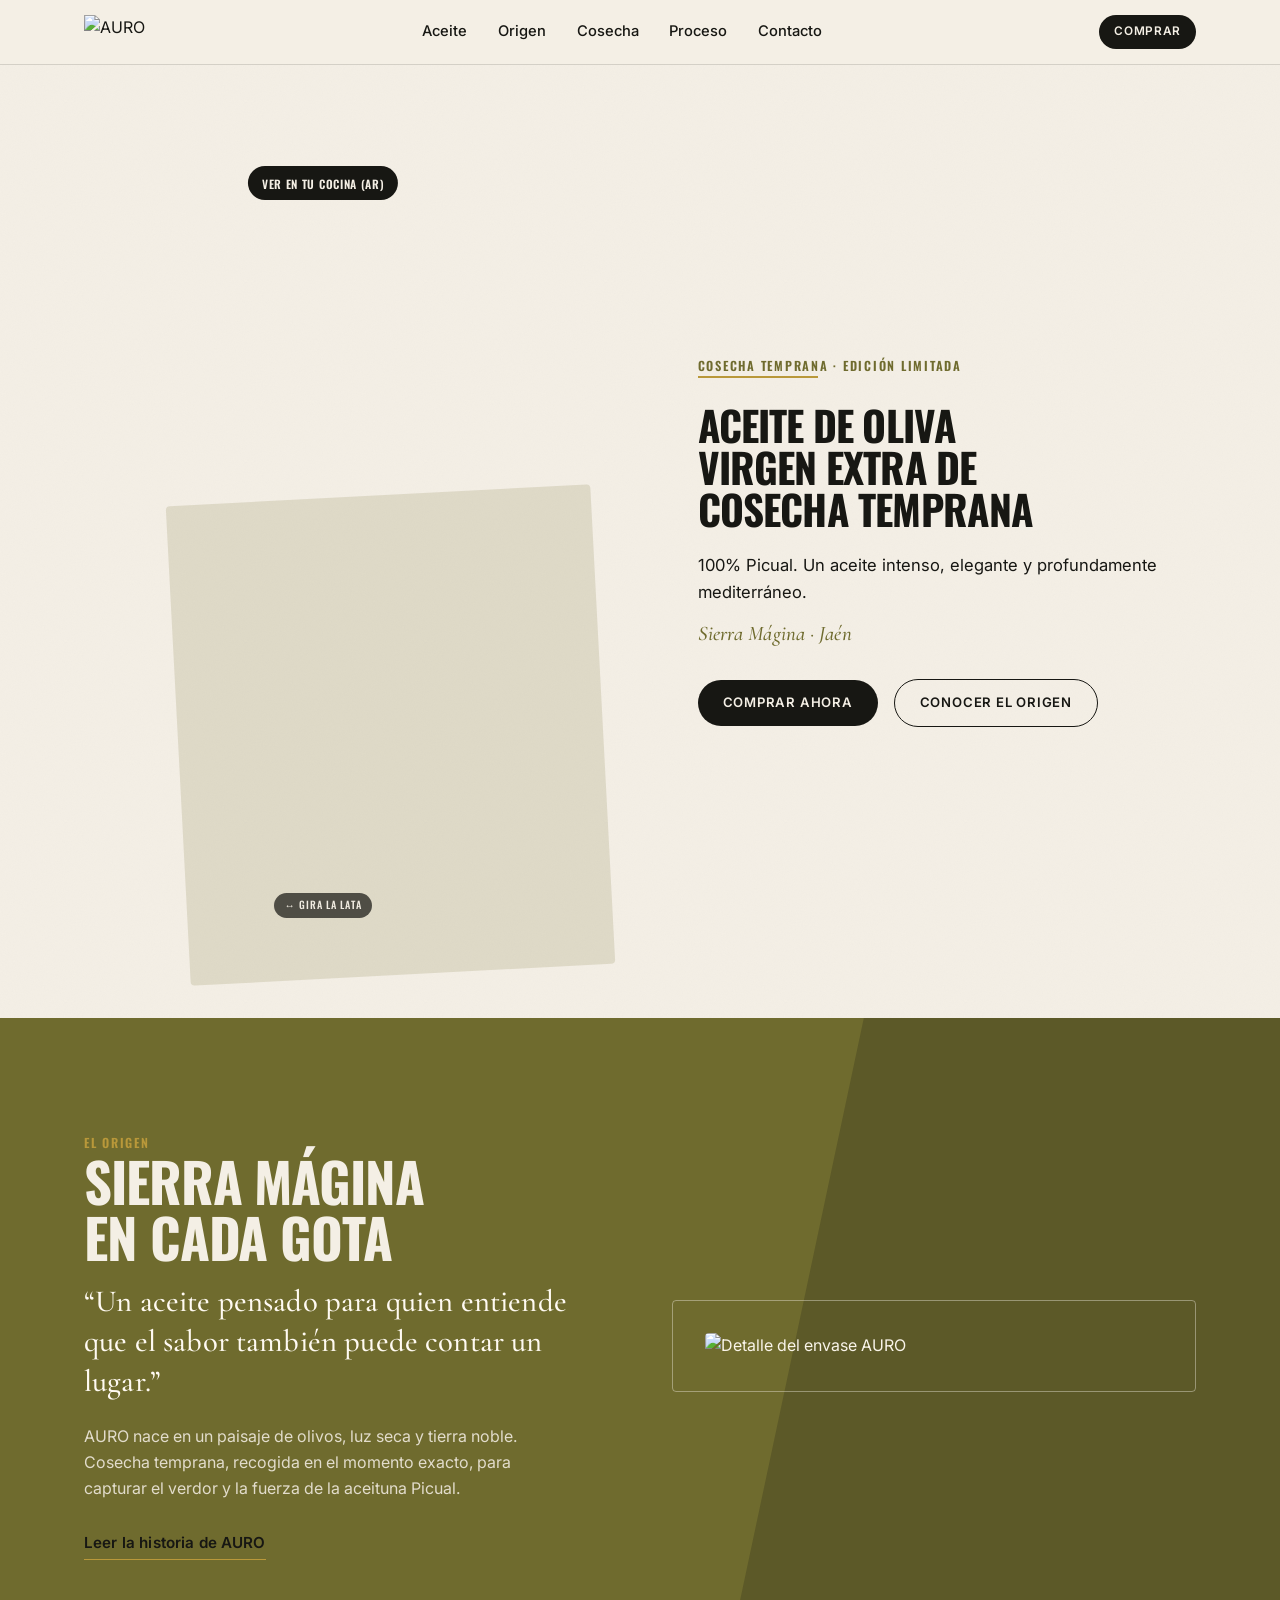
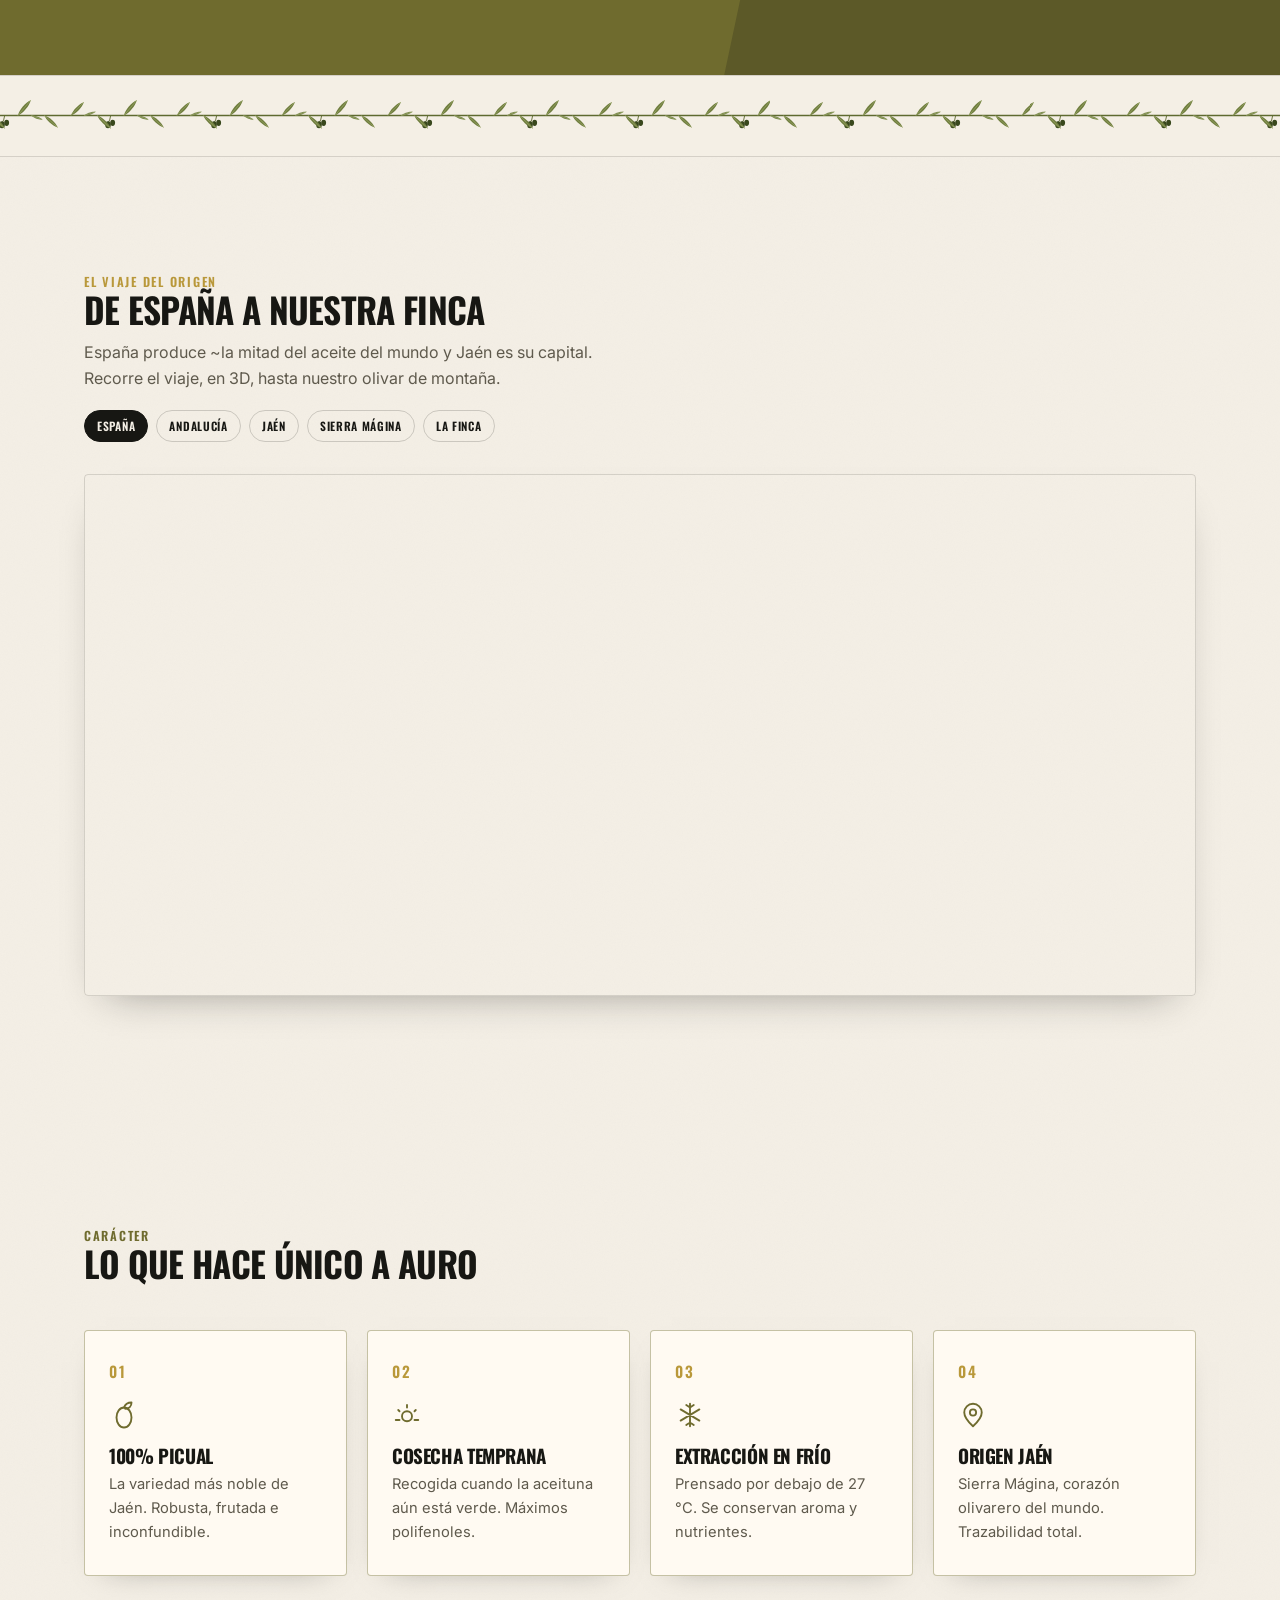
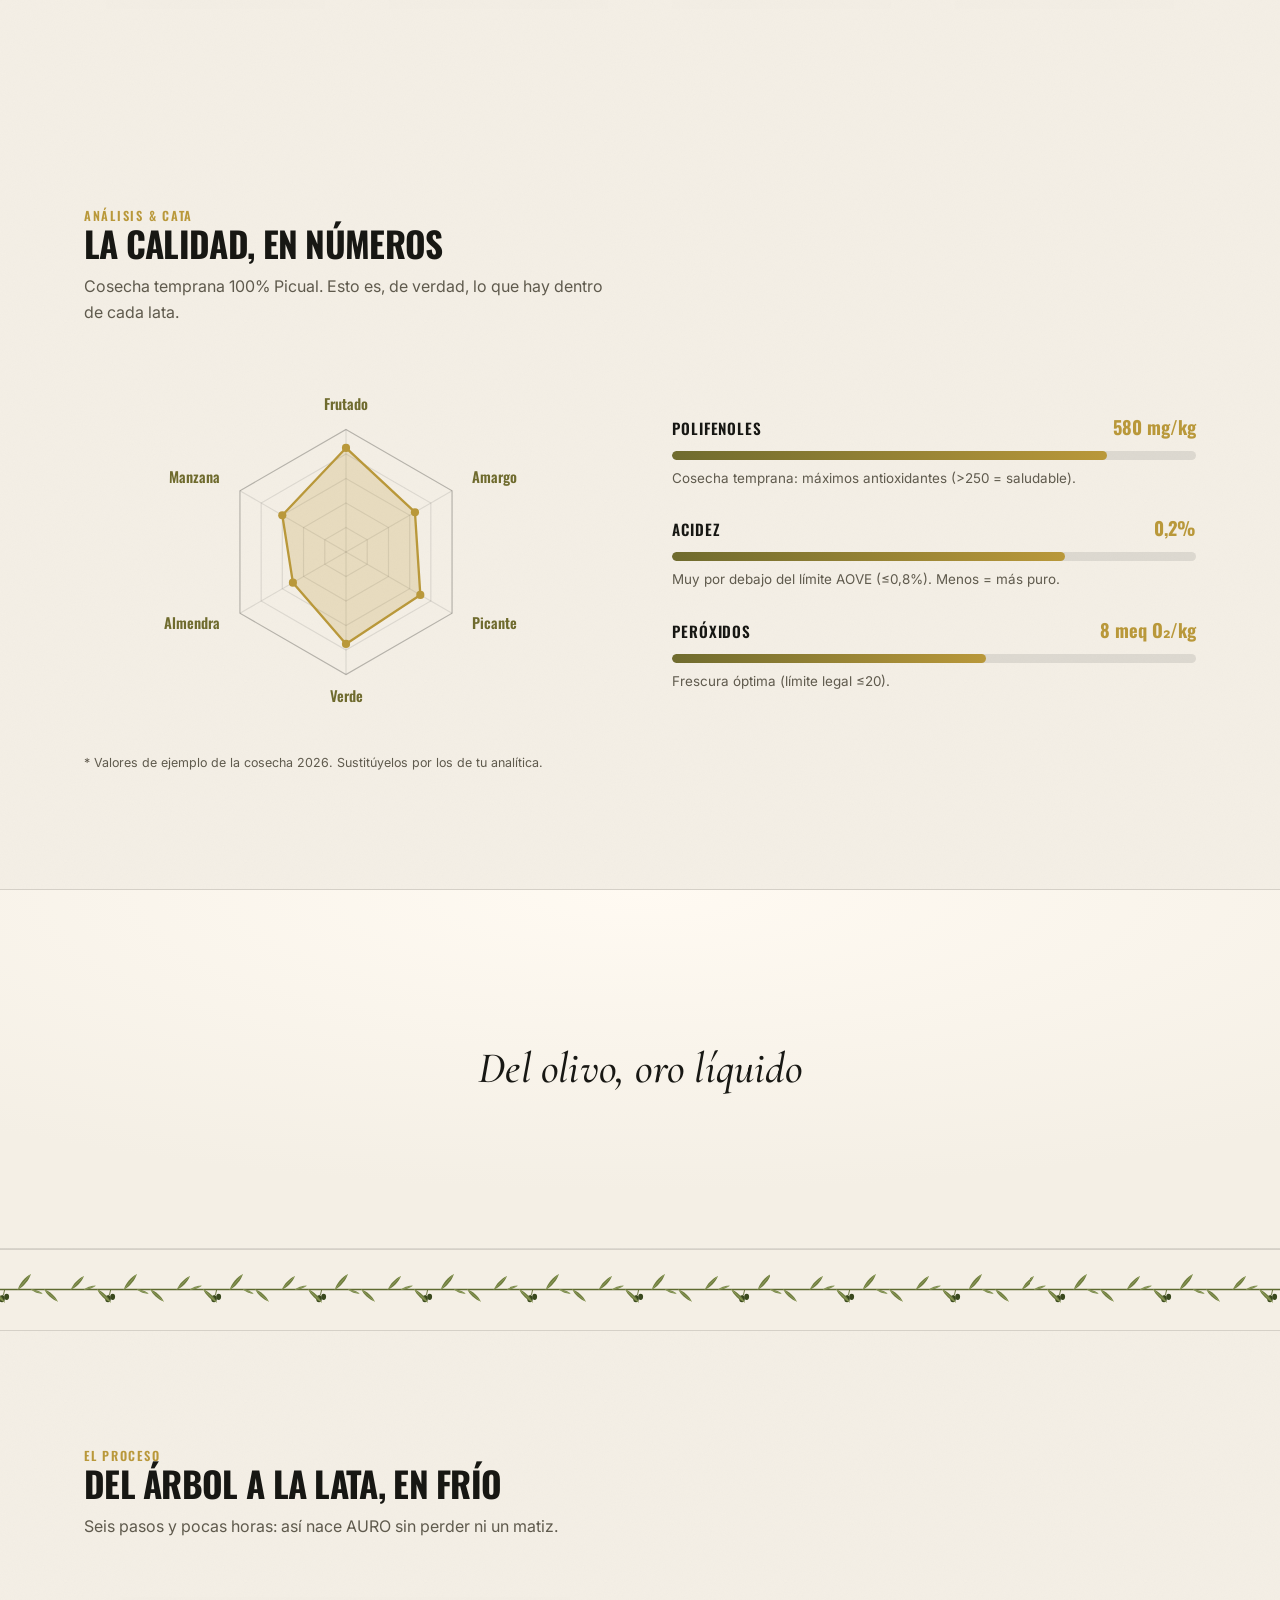
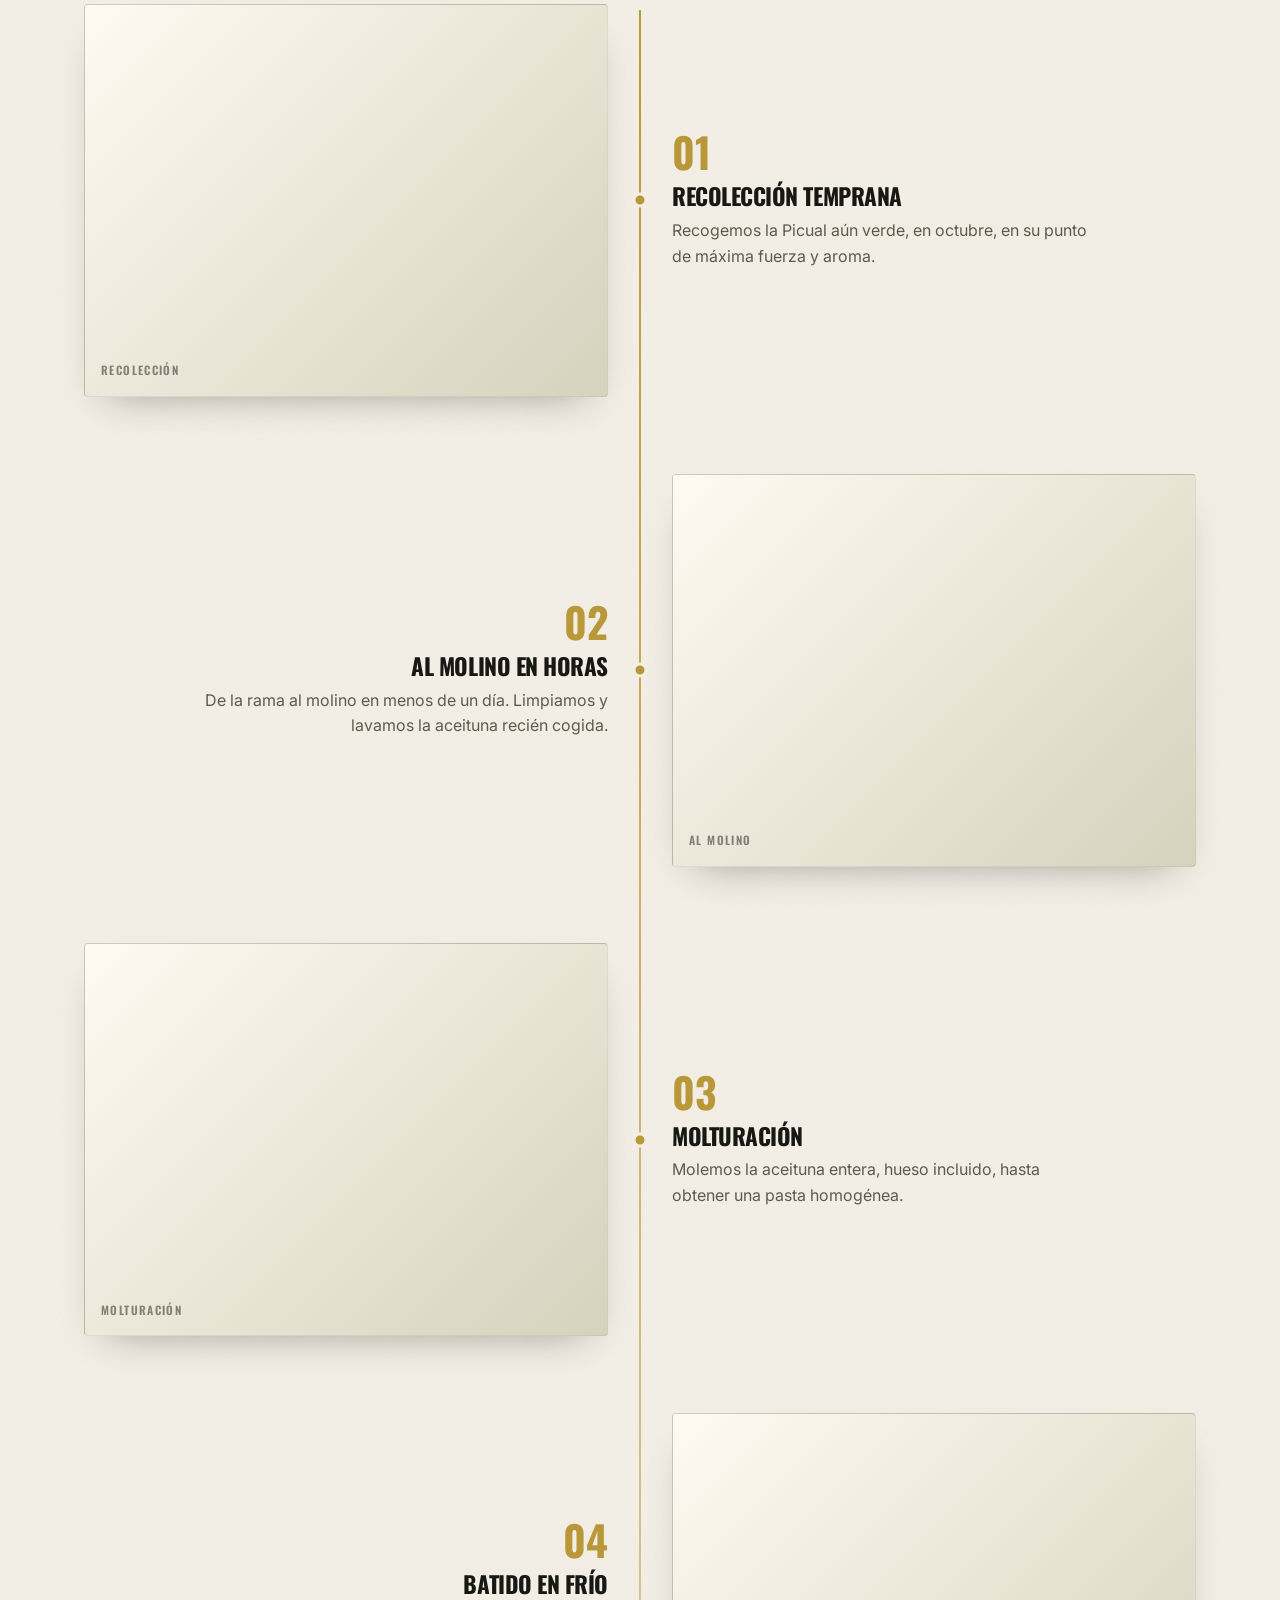
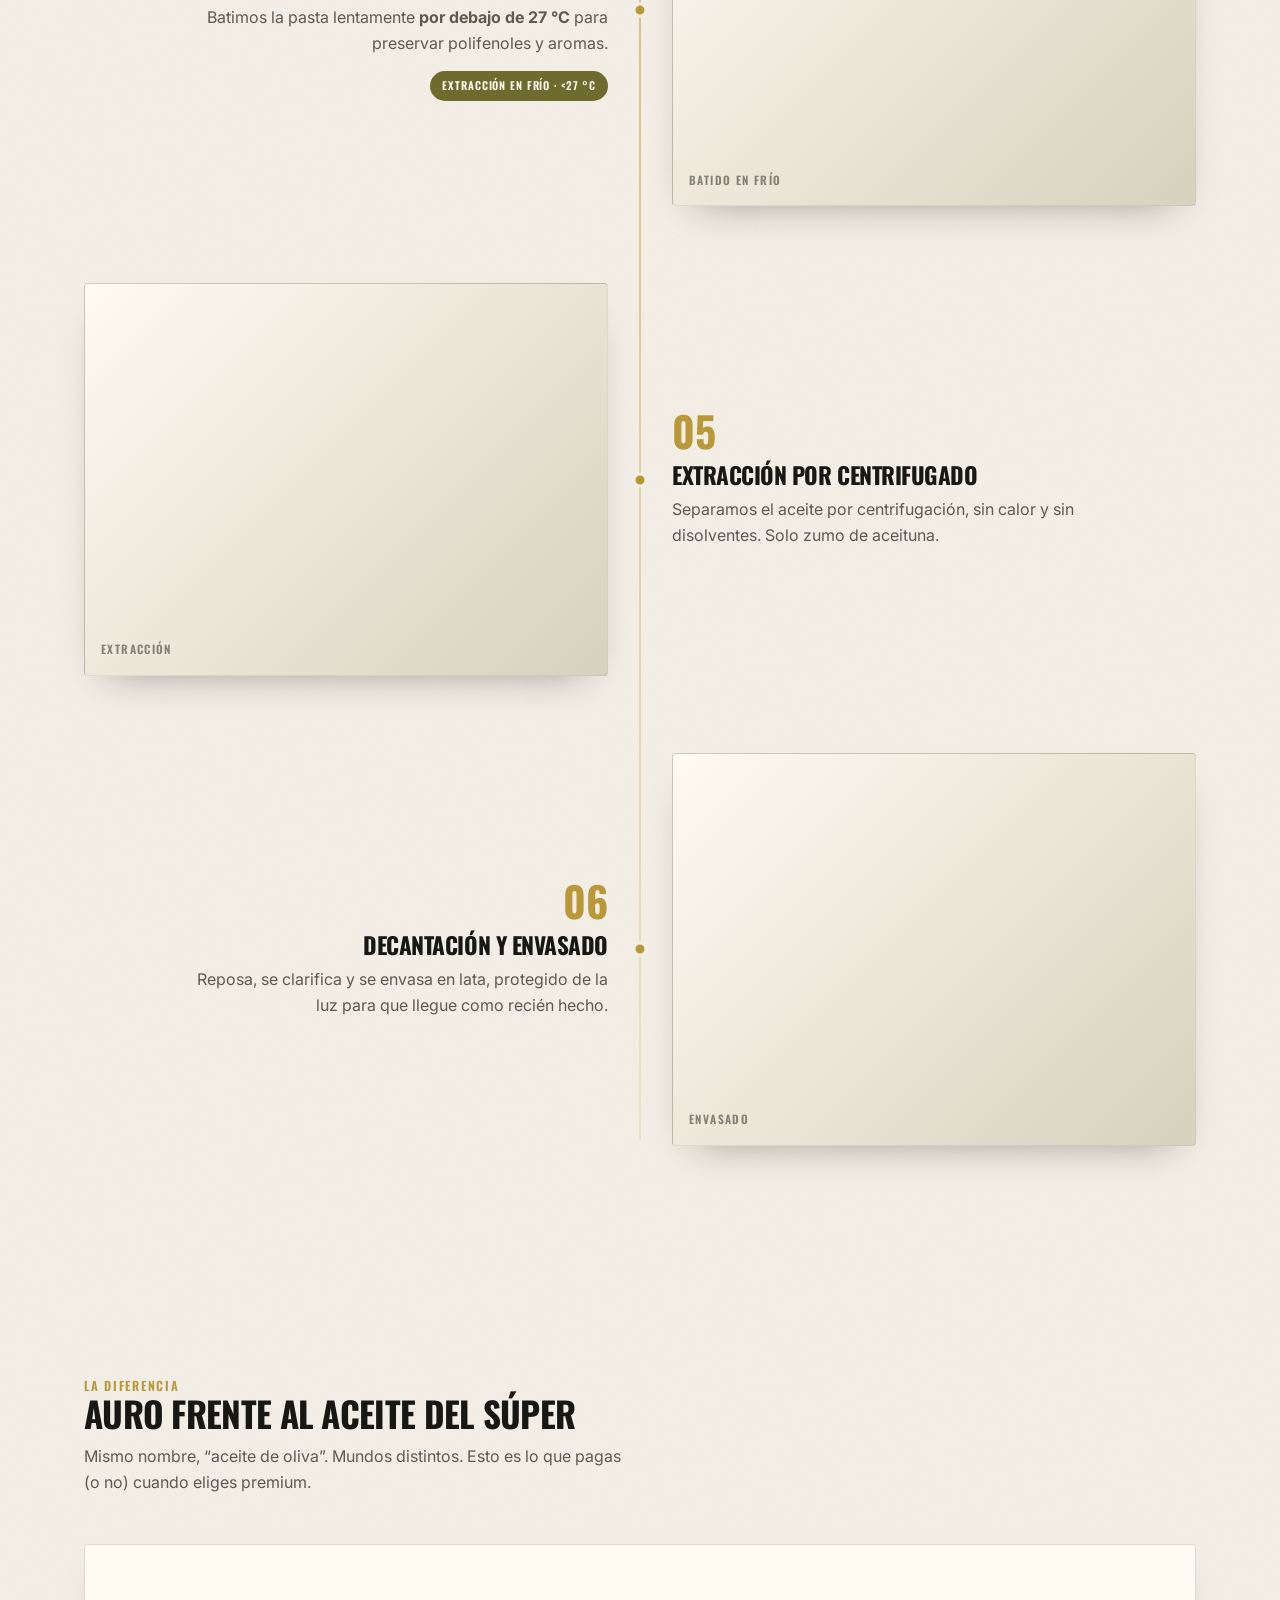
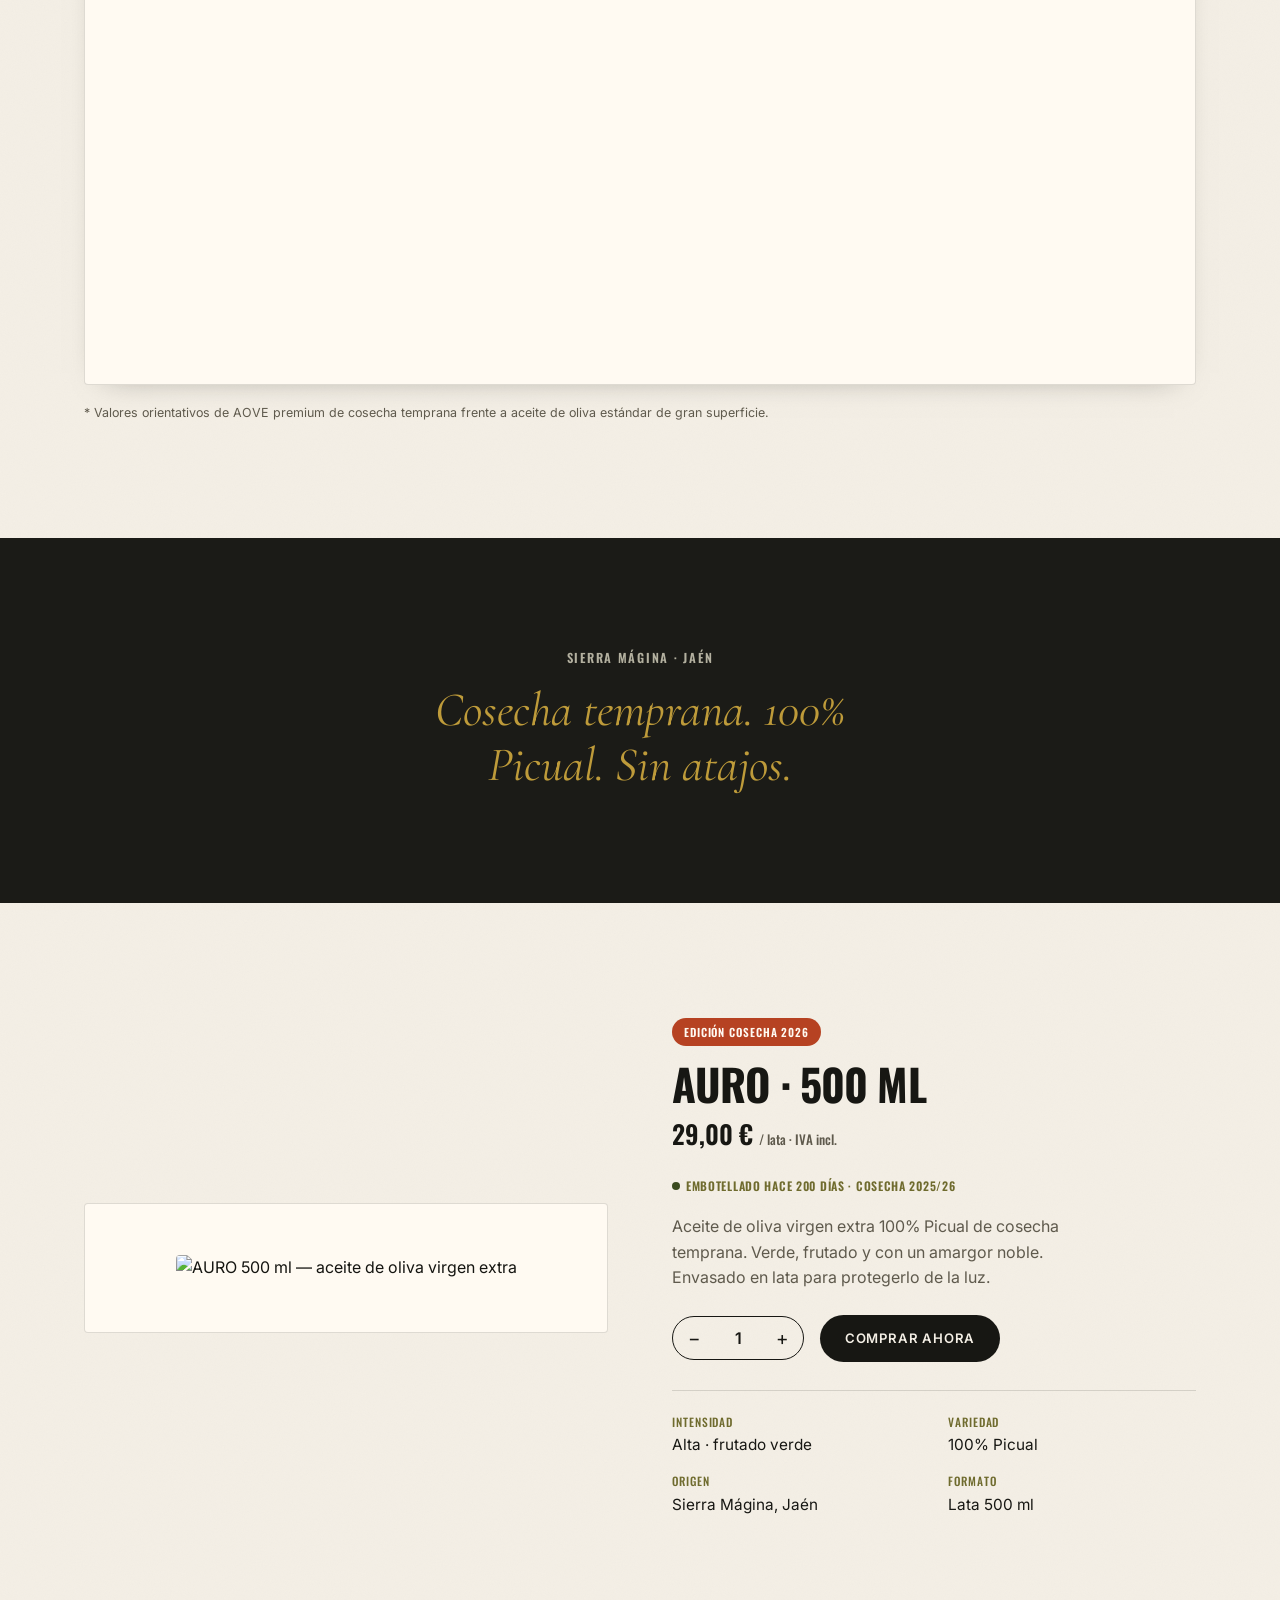
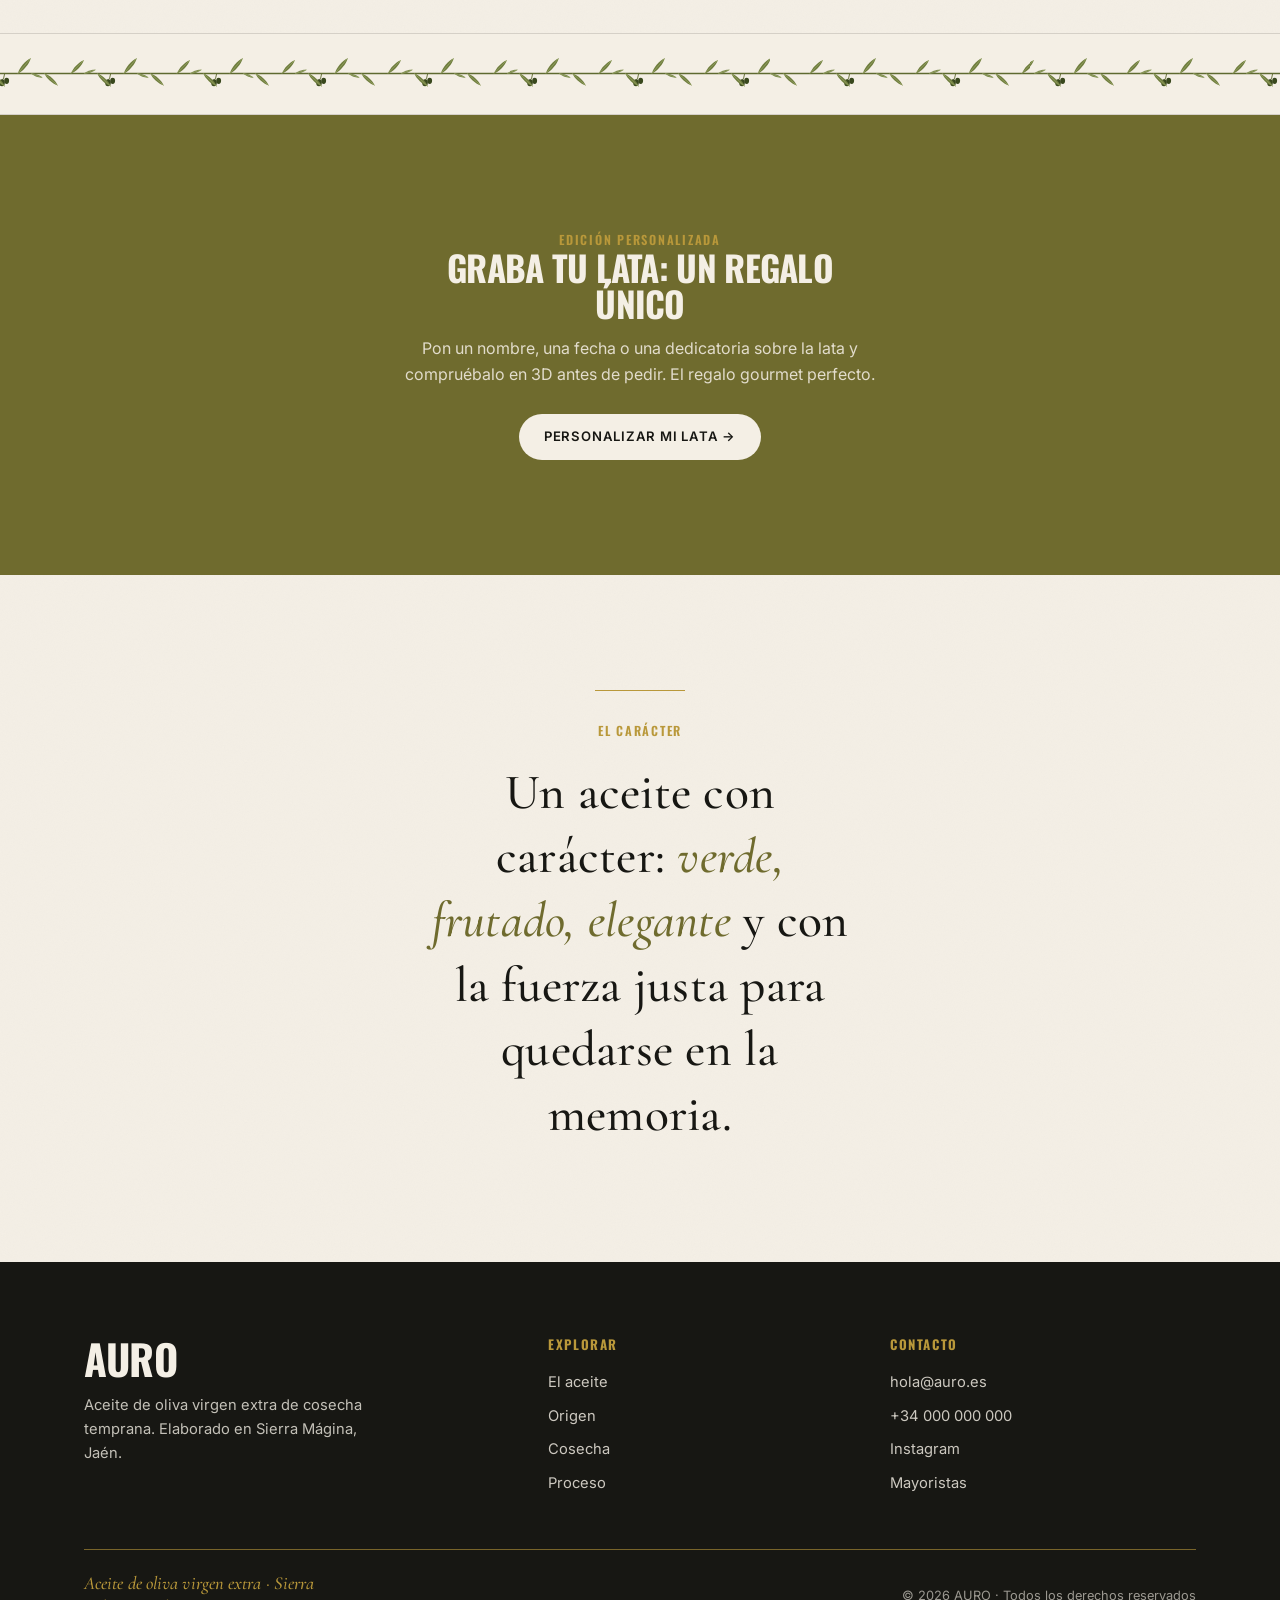
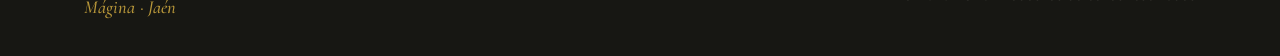
==== commit 090e39d8: "Dividers de rama de olivo botánicos (realistas) en vez de mosaicos - assets/rama-pattern.svg: guirna" ====
--- a/index.html
+++ b/index.html
@@ -117,8 +117,8 @@
     </div>
   </section>
 
-  <!-- separador: mosaico de ramas de olivo -->
-  <div class="band band--rama" aria-hidden="true"></div>
+  <!-- separador: rama de olivo (botánico) -->
+  <div class="leaf-divider" aria-hidden="true"></div>
 
   <!-- ============================================================
        MAPA SATÉLITE — olivares de Sierra Mágina
@@ -244,7 +244,7 @@
     </div>
   </section>
 
-  <div class="band band--rama-olive" aria-hidden="true"></div>
+  <div class="leaf-divider" aria-hidden="true"></div>
 
   <!-- ============================================================
        PROCESO DE OBTENCIÓN (timeline)
@@ -435,7 +435,7 @@
     </div>
   </section>
 
-  <div class="band band--aceitunas" aria-hidden="true"></div>
+  <div class="leaf-divider" aria-hidden="true"></div>
 
   <!-- ============================================================
        CTA PERSONALIZACIÓN (grabado de la lata)
--- a/styles.css
+++ b/styles.css
@@ -755,16 +755,24 @@
   background-repeat:repeat;
 }
 
-/* Banner-bloque con frase sobre mosaico de ramas (negro de la lata) */
+/* Divider realista: guirnalda de rama de olivo (botánica) que recorre el separador */
+.leaf-divider{
+  width:100%;
+  height:clamp(50px, 7vw, 82px);
+  background-color:var(--crema);
+  background-image:url("assets/rama-pattern.svg");
+  background-repeat:repeat-x;
+  background-position:center;
+  background-size:auto 66%;
+  border-block:var(--line);
+}
+.leaf-divider--olive{ background-color:#eef0e0; }
+
+/* Banner-bloque con frase (negro de la lata) — sin patrón */
 .band-statement{
   position:relative; overflow:hidden; text-align:center;
   padding-block:clamp(56px, 9vw, 110px);
   background-color:#1B1B17; color:#E7E3CE;
-}
-.band-statement::before{
-  content:""; position:absolute; inset:0; opacity:.5; pointer-events:none;
-  background-image:url("data:image/svg+xml,%3Csvg%20xmlns='http://www.w3.org/2000/svg'%20width='80'%20height='80'%3E%3Cpath%20d='M10,66Q36,48,64,16'%20fill='none'%20stroke='%23BE9B3A'%20stroke-width='1.6'%20stroke-linecap='round'/%3E%3Cg%20fill='%23BE9B3A'%3E%3Cellipse%20cx='24'%20cy='55'%20rx='10'%20ry='3.2'%20transform='rotate(38,24,55)'/%3E%3Cellipse%20cx='40'%20cy='38'%20rx='10'%20ry='3.2'%20transform='rotate(34,40,38)'/%3E%3C/g%3E%3Cg%20fill='%236b7a3e'%3E%3Cellipse%20cx='62'%20cy='18'%20rx='4.4'%20ry='5.4'/%3E%3C/g%3E%3C/svg%3E");
-  background-size:80px 80px;
 }
 .band-statement__txt{
   position:relative; z-index:1;
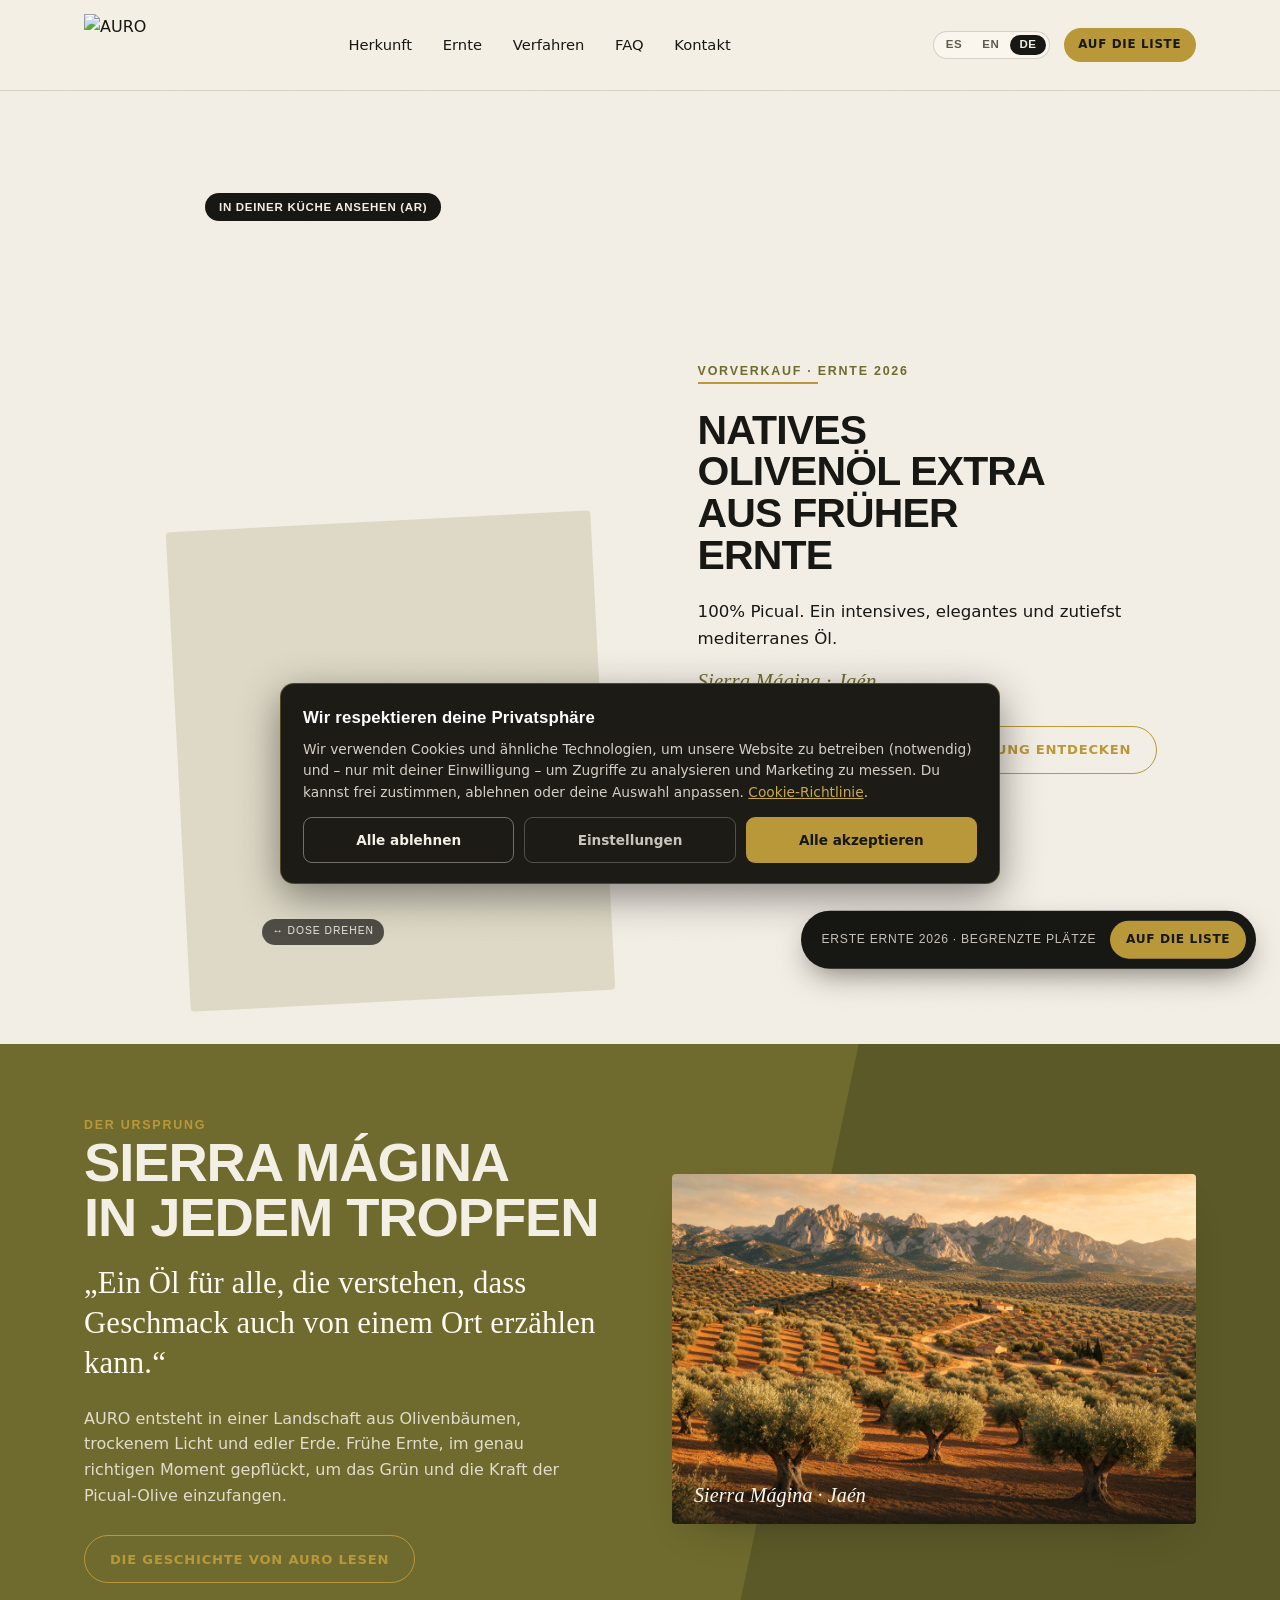
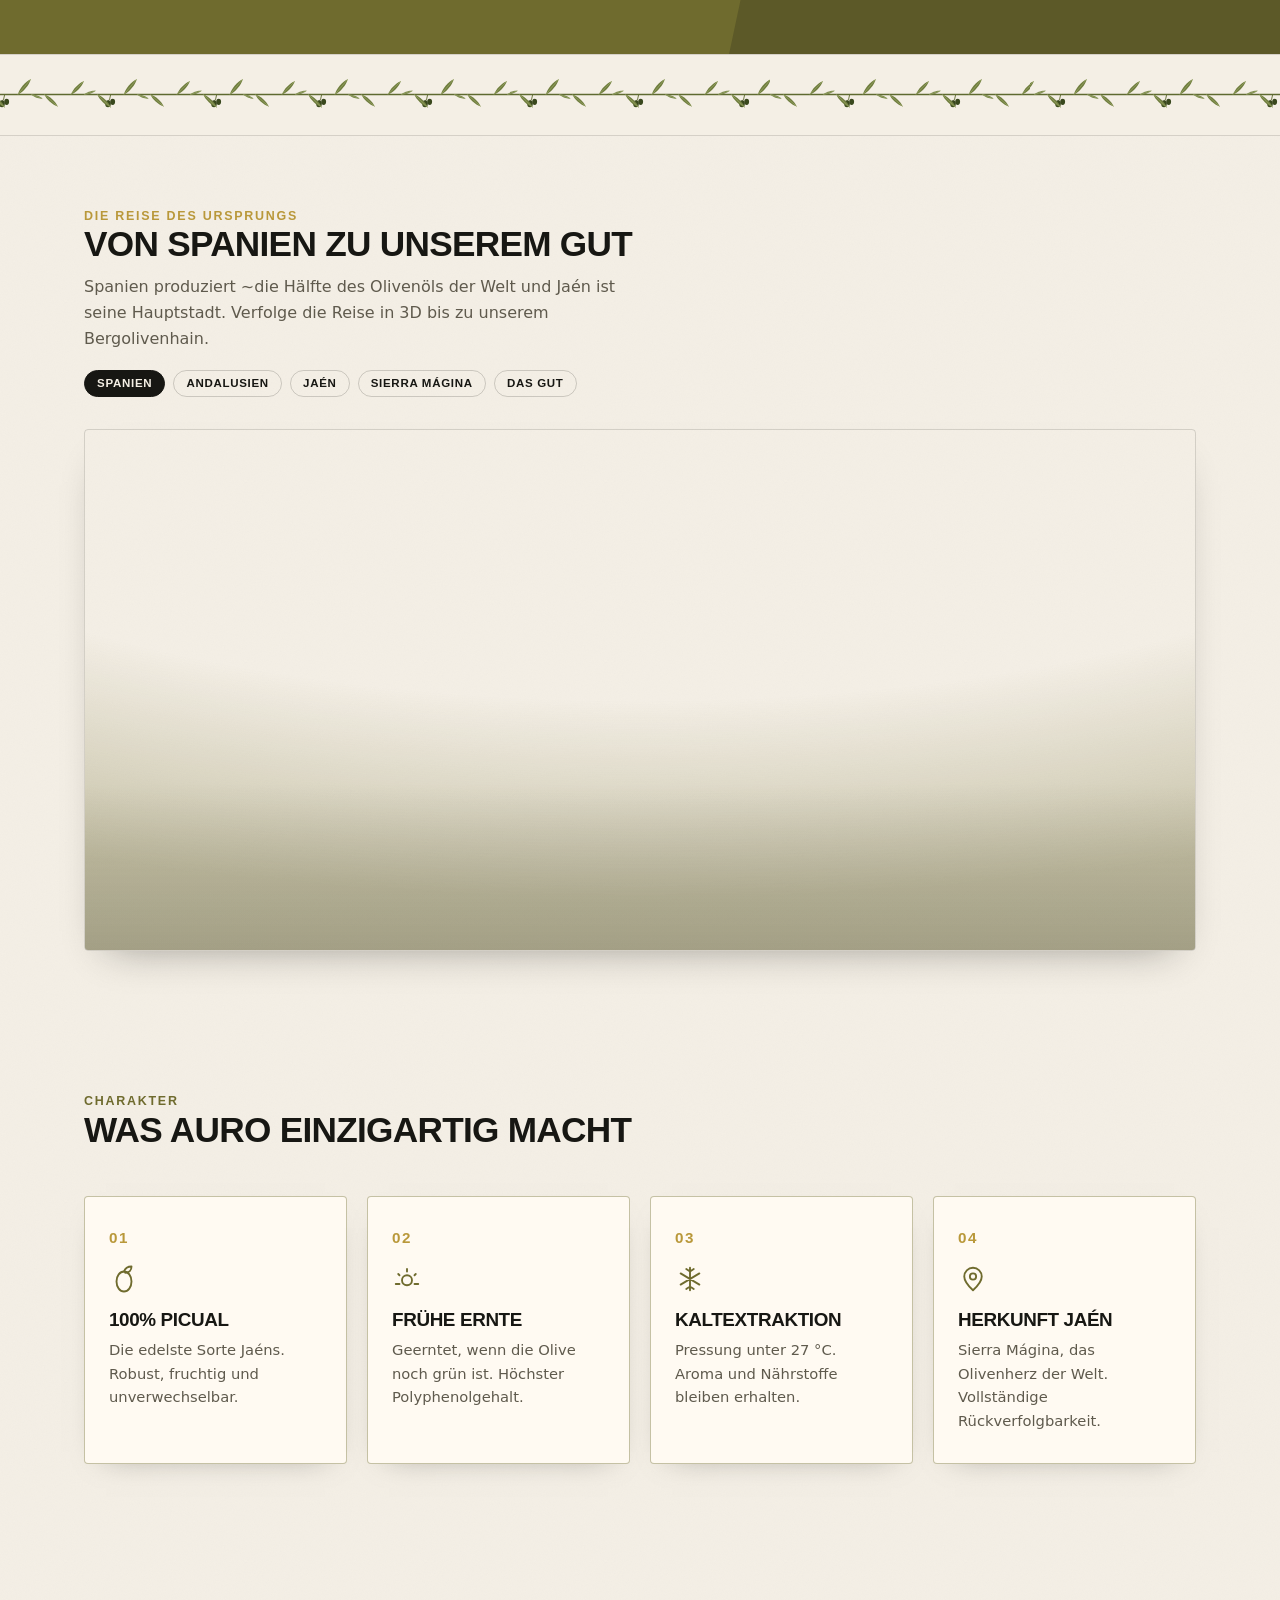
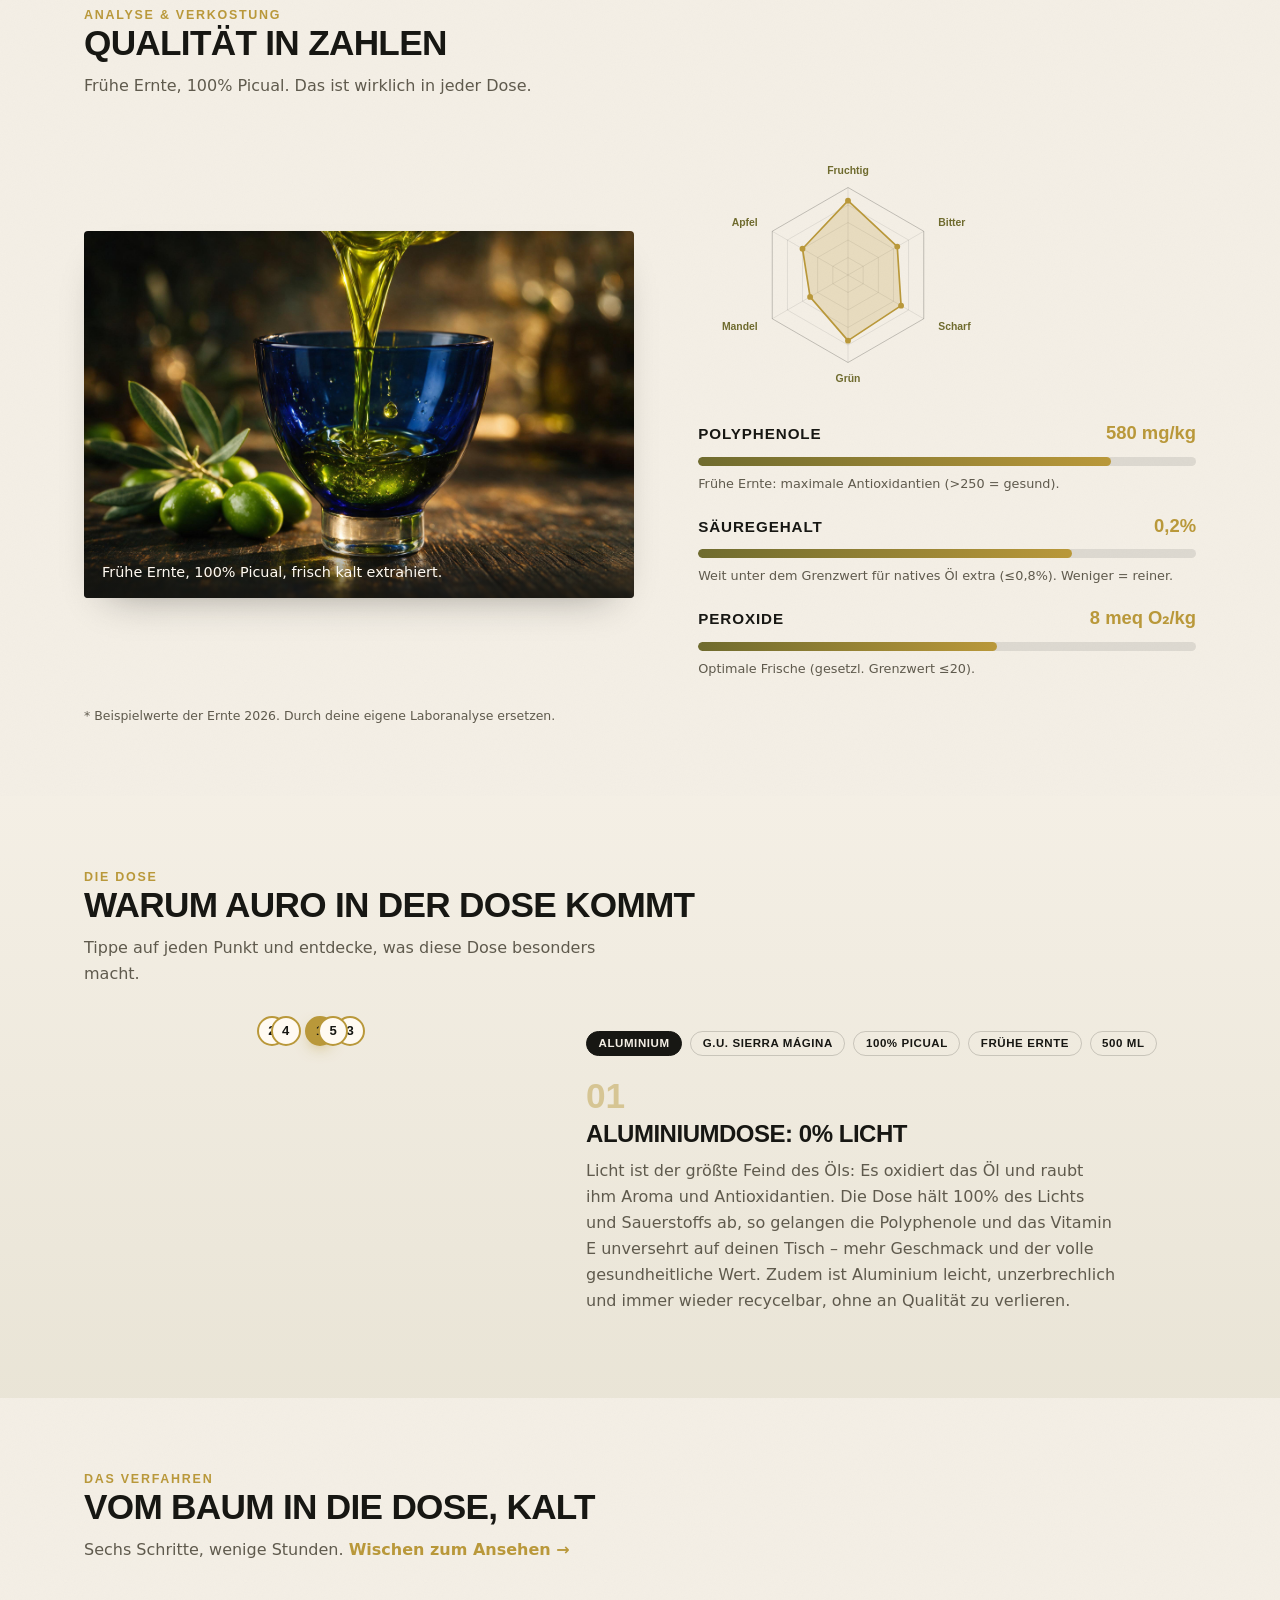
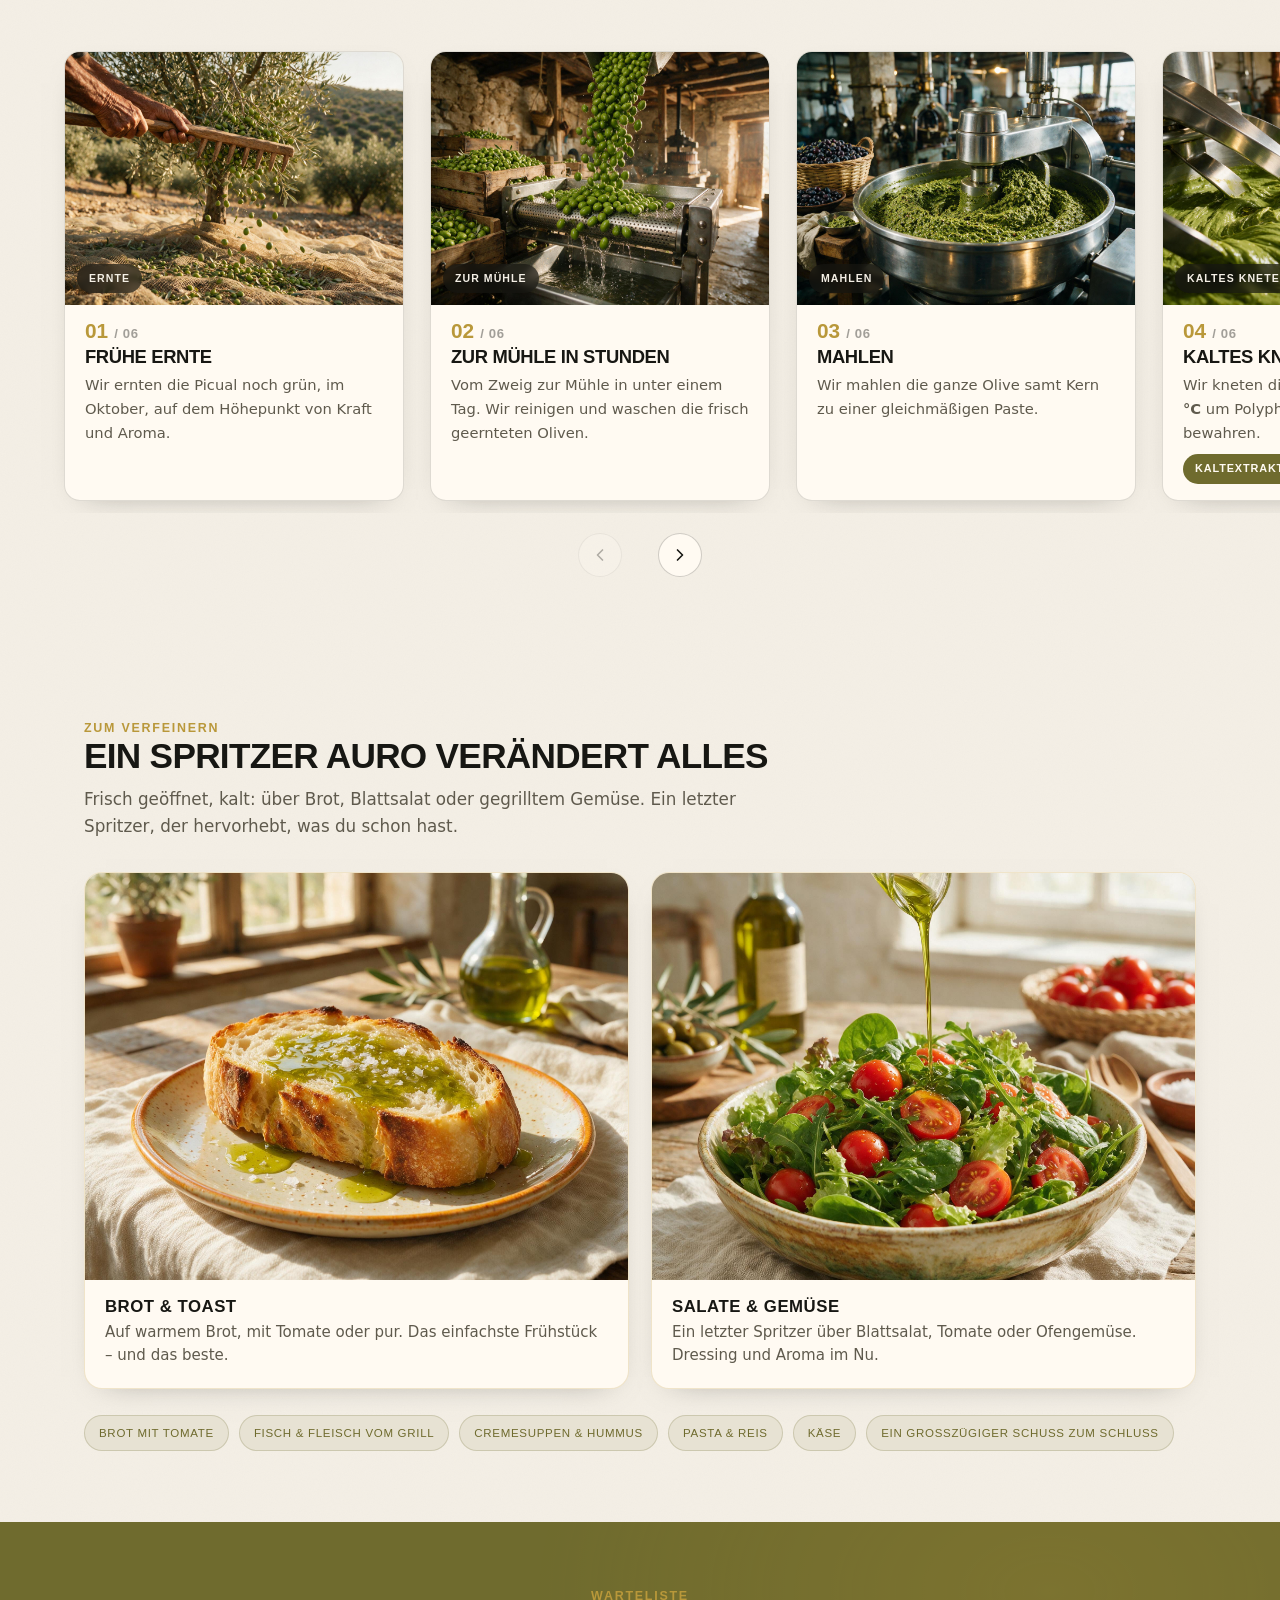
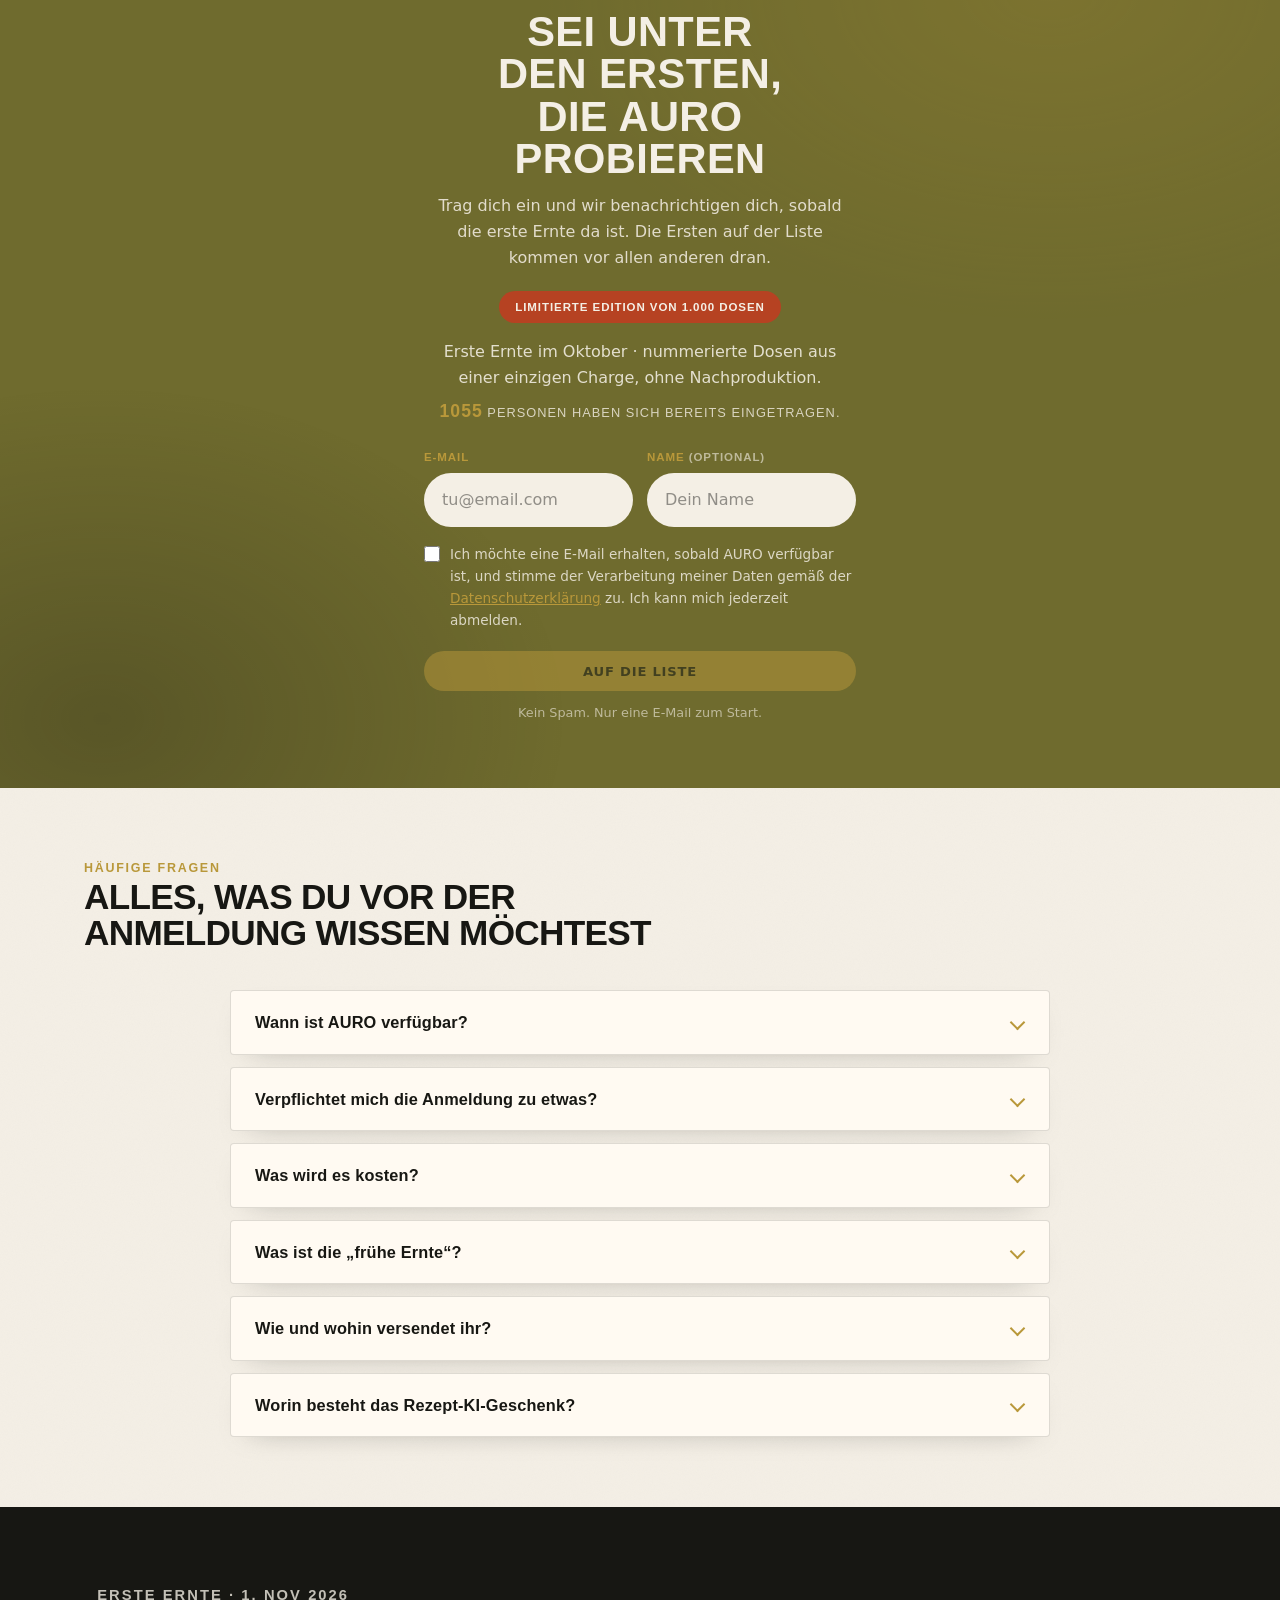
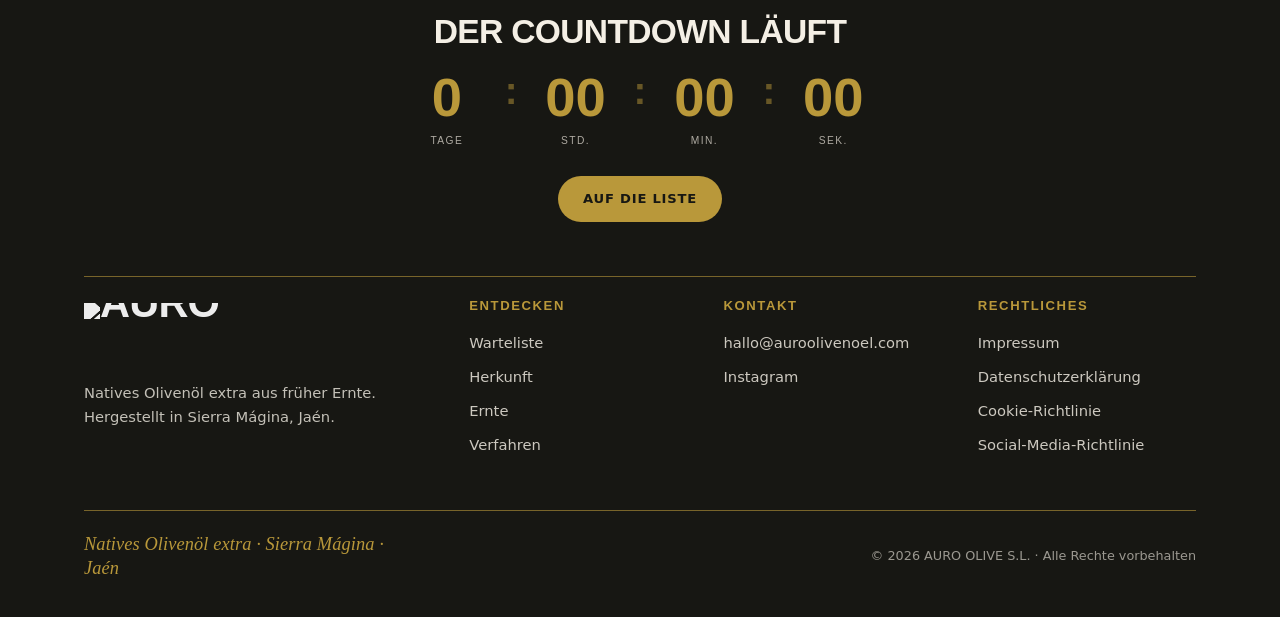
==== commit c27a4c47: "Correo de contacto: hallo@auroolivenoel.com en todo el sitio - Footer de index.html y páginas /es/ /" ====
--- a/index.html
+++ b/index.html
@@ -1,19 +1,79 @@
 <!DOCTYPE html>
 <html lang="es">
 <head>
+<!-- Consent Mode v2 (RGPD/DSGVO) — por defecto DENEGADO hasta que el usuario consienta.
+     Debe ejecutarse ANTES de Google Tag Manager y de Google Analytics. -->
+<script>
+  window.dataLayer = window.dataLayer || [];
+  function gtag(){dataLayer.push(arguments);}
+  gtag('consent', 'default', {
+    ad_storage: 'denied',
+    ad_user_data: 'denied',
+    ad_personalization: 'denied',
+    analytics_storage: 'denied',
+    functionality_storage: 'granted',
+    personalization_storage: 'denied',
+    security_storage: 'granted',
+    wait_for_update: 500
+  });
+  gtag('set', 'ads_data_redaction', true);
+  gtag('set', 'url_passthrough', true);
+  // Aplica la elección previa del usuario (si ya decidió) antes de que carguen las etiquetas.
+  try {
+    var c = JSON.parse(localStorage.getItem('auro_cookie_consent') || 'null');
+    if (c && c.analytics != null) {
+      gtag('consent', 'update', {
+        analytics_storage: c.analytics ? 'granted' : 'denied',
+        ad_storage: c.ads ? 'granted' : 'denied',
+        ad_user_data: c.ads ? 'granted' : 'denied',
+        ad_personalization: c.ads ? 'granted' : 'denied'
+      });
+    }
+  } catch (e) {}
+</script>
+<!-- End Consent Mode v2 -->
+<!-- Google Tag Manager -->
+<script>(function(w,d,s,l,i){w[l]=w[l]||[];w[l].push({'gtm.start':
+new Date().getTime(),event:'gtm.js'});var f=d.getElementsByTagName(s)[0],
+j=d.createElement(s),dl=l!='dataLayer'?'&l='+l:'';j.async=true;j.src=
+'https://www.googletagmanager.com/gtm.js?id='+i+dl;f.parentNode.insertBefore(j,f);
+})(window,document,'script','dataLayer','GTM-NSVQBTKM');</script>
+<!-- End Google Tag Manager -->
+<!-- Google Analytics 4 (gtag.js) — respeta Consent Mode v2 -->
+<script async src="https://www.googletagmanager.com/gtag/js?id=G-7HM0J4KLWY"></script>
+<script>
+  gtag('js', new Date());
+  gtag('config', 'G-7HM0J4KLWY');
+</script>
+<!-- End Google Analytics 4 -->
+<!-- Banner de consentimiento de cookies (RGPD/DSGVO) -->
+<script defer src="assets/consent.js"></script>
+<!-- End banner de consentimiento -->
 <meta charset="UTF-8">
 <meta name="viewport" content="width=device-width, initial-scale=1.0">
 <title>AURO — Aceite de Oliva Virgen Extra · Sierra Mágina, Jaén</title>
 <meta name="description" content="AURO. Aceite de oliva virgen extra de cosecha temprana. 100% Picual, Sierra Mágina, Jaén. Intenso, elegante y profundamente mediterráneo.">
 
+<!-- hreflang / idioma — alemán (auro.de) como predeterminado (x-default).
+     Equivalencia por país: DE=raíz, ES=/es/, EN=/en/. -->
+<link rel="canonical" href="https://auro.de/">
+<link rel="alternate" hreflang="de" href="https://auro.de/">
+<link rel="alternate" hreflang="es" href="https://auro.de/es/">
+<link rel="alternate" hreflang="en" href="https://auro.de/en/">
+<link rel="alternate" hreflang="x-default" href="https://auro.de/">
+<meta property="og:locale" content="de_DE">
+<meta property="og:locale:alternate" content="es_ES">
+<meta property="og:locale:alternate" content="en_US">
+
 <link rel="icon" type="image/svg+xml" href="favicon.svg">
 
 <!-- Tipografías -->
-<link rel="preconnect" href="https://fonts.googleapis.com">
-<link rel="preconnect" href="https://fonts.gstatic.com" crossorigin>
-<link href="https://fonts.googleapis.com/css2?family=Cormorant+Garamond:ital,wght@0,500;0,600;1,500&family=Inter:wght@400;500;600&family=Oswald:wght@500;600;700&display=swap" rel="stylesheet">
+<link rel="stylesheet" href="assets/fonts/fonts.css">
 
 <link rel="stylesheet" href="styles.css">
+
+<!-- i18n (ES · EN · DE) — define window.AuroI18n antes que mapa/cata -->
+<script src="assets/i18n.js"></script>
 
 <!-- Mapa relieve 3D (MapLibre GL) -->
 <link rel="stylesheet" href="https://unpkg.com/maplibre-gl@4.7.1/dist/maplibre-gl.css">
@@ -22,6 +82,10 @@
 <script type="module" src="https://cdn.jsdelivr.net/npm/@google/model-viewer@3.5.0/dist/model-viewer.min.js"></script>
 </head>
 <body>
+<!-- Google Tag Manager (noscript) -->
+<noscript><iframe src="https://www.googletagmanager.com/ns.html?id=GTM-NSVQBTKM"
+height="0" width="0" style="display:none;visibility:hidden"></iframe></noscript>
+<!-- End Google Tag Manager (noscript) -->
 
 <!-- ============================================================
      HEADER
@@ -33,21 +97,27 @@
     </a>
 
     <nav class="nav" id="nav" aria-label="Principal">
-      <a href="#producto">Aceite</a>
       <a href="#origen">Origen</a>
       <a href="#atributos">Cosecha</a>
       <a href="#proceso">Proceso</a>
+      <a href="#faq">FAQ</a>
       <a href="#contacto">Contacto</a>
     </nav>
 
     <div class="header-actions">
-      <a href="#producto" class="btn btn-primary btn-sm">Comprar</a>
+      <a href="#lista" class="btn btn-primary btn-sm">Únete a la lista</a>
       <button class="nav-toggle" id="navToggle" aria-label="Abrir menú" aria-expanded="false">
         <span></span><span></span><span></span>
       </button>
     </div>
   </div>
 </header>
+
+<!-- CTA fija: aparece al hacer scroll y se oculta sobre la propia lista -->
+<a href="#lista" class="sticky-cta" id="stickyCta">
+  <span class="sticky-cta__txt">Primera cosecha 2026 · plazas limitadas</span>
+  <span class="sticky-cta__btn">Únete a la lista</span>
+</a>
 
 <main id="top">
 
@@ -84,13 +154,13 @@
       </div>
 
       <div class="hero__copy">
-        <p class="kicker">Cosecha temprana · Edición limitada</p>
+        <p class="kicker">Prelanzamiento · Cosecha 2026</p>
         <div class="hero__rule" aria-hidden="true"></div>
         <h1 class="h-display hero__claim">Aceite de oliva virgen extra de cosecha temprana</h1>
         <p class="hero__sub">100% Picual. Un aceite intenso, elegante y profundamente mediterráneo.</p>
         <p class="hero__origin editorial editorial-i">Sierra Mágina · Jaén</p>
         <div class="hero__cta">
-          <a href="#producto" class="btn btn-primary">Comprar ahora</a>
+          <a href="#lista" class="btn btn-primary">Únete a la lista</a>
           <a href="#origen" class="btn btn-secondary">Conocer el origen</a>
         </div>
       </div>
@@ -107,12 +177,13 @@
         <h2 class="h-xl">Sierra Mágina<br>en cada gota</h2>
         <p class="editorial">“Un aceite pensado para quien entiende que el sabor también puede contar un lugar.”</p>
         <p class="origin__lead">AURO nace en un paisaje de olivos, luz seca y tierra noble. Cosecha temprana, recogida en el momento exacto, para capturar el verdor y la fuerza de la aceituna Picual.</p>
-        <p style="margin-top:26px;"><a href="#proceso" class="btn-editorial">Leer la historia de AURO</a></p>
+        <p style="margin-top:26px;"><a href="#proceso" class="btn btn-secondary">Leer la historia de AURO</a></p>
       </div>
       <div class="origin__media">
-        <div class="media-frame" style="background:transparent;border-color:color-mix(in srgb,var(--crema) 40%,transparent);">
-          <img src="assets/lata-auro.png" class="img-editorial img-warm" alt="Detalle del envase AURO" loading="lazy">
-        </div>
+        <figure class="origin-hero" aria-hidden="false">
+          <img src="assets/origen-sierra.jpg" class="origin-hero__img img-warm" alt="Olivares centenarios de Sierra Mágina, Jaén, al atardecer" loading="lazy" width="1500" height="1000">
+          <figcaption class="origin-hero__cap editorial editorial-i">Sierra Mágina · Jaén</figcaption>
+        </figure>
       </div>
     </div>
   </section>
@@ -206,45 +277,125 @@
         <p class="cata__intro">Cosecha temprana 100% Picual. Esto es, de verdad, lo que hay dentro de cada lata.</p>
       </div>
 
-      <div class="cata__grid">
-        <div class="cata__radar">
-          <svg class="radar" role="img" aria-label="Perfil de cata: frutado, amargo, picante, verde, almendra y manzana"></svg>
+      <div class="cata__grid cata__grid--media">
+        <figure class="cata__media">
+          <img src="assets/cata-produccion.jpg" alt="Aceite de oliva virgen extra AURO recién elaborado, vertido en copa de cata" loading="lazy" width="1500" height="1000">
+          <figcaption class="cata__media-cap">Cosecha temprana 100% Picual, recién extraída en frío.</figcaption>
+        </figure>
+
+        <div class="cata__ficha">
+          <div class="cata__radar">
+            <svg class="radar" role="img" aria-label="Perfil de cata: frutado, amargo, picante, verde, almendra y manzana"></svg>
+          </div>
+
+          <div class="cata__stats">
+            <div class="stat">
+              <div class="stat__top"><span class="stat__label">Polifenoles</span><span class="stat__value">580 mg/kg</span></div>
+              <div class="stat__bar"><div class="stat__fill" data-pct="83"></div></div>
+              <p class="stat__note">Cosecha temprana: máximos antioxidantes (&gt;250 = saludable).</p>
+            </div>
+            <div class="stat">
+              <div class="stat__top"><span class="stat__label">Acidez</span><span class="stat__value">0,2%</span></div>
+              <div class="stat__bar"><div class="stat__fill" data-pct="75"></div></div>
+              <p class="stat__note">Muy por debajo del límite AOVE (≤0,8%). Menos = más puro.</p>
+            </div>
+            <div class="stat">
+              <div class="stat__top"><span class="stat__label">Peróxidos</span><span class="stat__value">8 meq O₂/kg</span></div>
+              <div class="stat__bar"><div class="stat__fill" data-pct="60"></div></div>
+              <p class="stat__note">Frescura óptima (límite legal ≤20).</p>
+            </div>
+          </div>
         </div>
-
-        <div class="cata__stats">
-          <div class="stat">
-            <div class="stat__top"><span class="stat__label">Polifenoles</span><span class="stat__value">580 mg/kg</span></div>
-            <div class="stat__bar"><div class="stat__fill" data-pct="83"></div></div>
-            <p class="stat__note">Cosecha temprana: máximos antioxidantes (&gt;250 = saludable).</p>
-          </div>
-          <div class="stat">
-            <div class="stat__top"><span class="stat__label">Acidez</span><span class="stat__value">0,2%</span></div>
-            <div class="stat__bar"><div class="stat__fill" data-pct="75"></div></div>
-            <p class="stat__note">Muy por debajo del límite AOVE (≤0,8%). Menos = más puro.</p>
-          </div>
-          <div class="stat">
-            <div class="stat__top"><span class="stat__label">Peróxidos</span><span class="stat__value">8 meq O₂/kg</span></div>
-            <div class="stat__bar"><div class="stat__fill" data-pct="60"></div></div>
-            <p class="stat__note">Frescura óptima (límite legal ≤20).</p>
-          </div>
+      </div>
+
+      <p class="cata__note">* Valores de ejemplo de la cosecha 2026. Sustitúyelos por los de tu analítica.</p>
+    </div>
+  </section>
+
+  <!-- ============================================================
+       LA LATA — explorador interactivo
+       ============================================================ -->
+  <section class="section lata" id="lata">
+    <div class="container">
+      <div class="lata__head">
+        <p class="kicker kicker--gold">La lata</p>
+        <h2 class="h-lg">Por qué AURO va en lata</h2>
+        <p class="lata__intro">Toca cada punto y descubre qué hace especial a esta lata.</p>
+      </div>
+
+      <div class="lata__grid">
+        <div class="lata__media">
+          <model-viewer
+              class="lata__viewer"
+              src="assets/3d/lata.glb"
+              alt="Lata de AURO 500 ml, modelo 3D interactivo"
+              poster="assets/lata-auro.png"
+              camera-controls
+              disable-zoom
+              auto-rotate
+              auto-rotate-delay="0"
+              rotation-per-second="18deg"
+              interaction-prompt="auto"
+              camera-orbit="-25deg 80deg auto"
+              field-of-view="30deg"
+              shadow-intensity="0.9"
+              shadow-softness="1"
+              exposure="1"
+              environment-image="neutral"
+              touch-action="pan-y"
+              loading="lazy">
+          </model-viewer>
+          <button class="lata__dot is-active" data-k="aluminio" aria-label="Lata de aluminio" style="top:15%;left:53%"><span>1</span></button>
+          <button class="lata__dot" data-k="dop" aria-label="D.O.P. Sierra Mágina" style="top:40%;left:39%"><span>2</span></button>
+          <button class="lata__dot" data-k="picual" aria-label="100% Picual" style="top:56%;left:62%"><span>3</span></button>
+          <button class="lata__dot" data-k="temprana" aria-label="Cosecha temprana" style="top:72%;left:43%"><span>4</span></button>
+          <button class="lata__dot" data-k="formato" aria-label="500 ml" style="top:87%;left:57%"><span>5</span></button>
         </div>
-      </div>
-
-      <p class="cata__note">* Valores de ejemplo de la cosecha 2026. Sustitúyelos por los de tu analítica.</p>
-    </div>
-  </section>
-
-  <!-- ============================================================
-       BANDA DE OLIVAS (three.js) — decorativa
-       ============================================================ -->
-  <section class="olive-band">
-    <canvas class="olive-band__canvas"></canvas>
-    <div class="olive-band__caption">
-      <p class="editorial editorial-i">Del olivo, oro líquido</p>
-    </div>
-  </section>
-
-  <div class="leaf-divider" aria-hidden="true"></div>
+
+        <div class="lata__panelwrap">
+          <div class="lata__chips" role="tablist" aria-label="Aspectos de la lata">
+            <button class="lata__chip is-active" data-k="aluminio">Aluminio</button>
+            <button class="lata__chip" data-k="dop">D.O.P. Sierra Mágina</button>
+            <button class="lata__chip" data-k="picual">100% Picual</button>
+            <button class="lata__chip" data-k="temprana">Cosecha temprana</button>
+            <button class="lata__chip" data-k="formato">500 ml</button>
+          </div>
+
+          <div class="lata__panels">
+            <article class="lata__info is-active" data-k="aluminio">
+              <span class="lata__n">01</span>
+              <h3>Lata de aluminio: 0% luz</h3>
+              <p>La luz es el peor enemigo del aceite: lo oxida y le roba aroma y antioxidantes. La lata bloquea el 100% de la luz y el oxígeno, por eso los polifenoles y la vitamina E llegan intactos a tu mesa: más sabor y todo su valor saludable. Además, el aluminio es ligero, irrompible y se recicla una y otra vez sin perder calidad.</p>
+            </article>
+            <article class="lata__info" data-k="dop">
+              <span class="lata__n">02</span>
+              <h3>Denominación de Origen Protegida</h3>
+              <p>Sierra Mágina, en el corazón de Jaén, cuenta con su propia D.O.P.: un sello europeo que garantiza el origen, la variedad y la calidad del aceite de esta sierra. Altitud, frío y sol que dan un aceite más aromático y equilibrado.</p>
+              <div class="lata__sellos">
+                <img src="assets/sello-do-sierra-magina.png" alt="D.O.P. Sierra Mágina" class="sello" onerror="this.style.display='none'">
+                <img src="assets/sello-origen-espana.png" alt="Denominación de Origen Protegida" class="sello" onerror="this.style.display='none'">
+              </div>
+            </article>
+            <article class="lata__info" data-k="picual">
+              <span class="lata__n">03</span>
+              <h3>100% Picual, la reina de Jaén</h3>
+              <p>La variedad más noble y estable de Jaén. Rica en antioxidantes, de frutado verde intenso, con un amargor y un picor nobles que delatan un aceite vivo.</p>
+            </article>
+            <article class="lata__info" data-k="temprana">
+              <span class="lata__n">04</span>
+              <h3>Cosecha temprana, recogida en verde</h3>
+              <p>Recolectada en octubre, aún verde. Da menos aceite por aceituna, pero conserva los máximos polifenoles y aroma. Calidad por encima de cantidad.</p>
+            </article>
+            <article class="lata__info" data-k="formato">
+              <span class="lata__n">05</span>
+              <h3>500 ml, la medida justa</h3>
+              <p>El formato perfecto para disfrutarlo fresco en semanas, no en meses. Consérvalo en un lugar fresco y oscuro y úsalo en crudo para notarlo todo.</p>
+            </article>
+          </div>
+        </div>
+      </div>
+    </div>
+  </section>
 
   <!-- ============================================================
        PROCESO DE OBTENCIÓN (timeline)
@@ -254,209 +405,228 @@
       <div class="proceso__head">
         <p class="kicker kicker--gold">El proceso</p>
         <h2 class="h-lg">Del árbol a la lata, en frío</h2>
-        <p class="proceso__intro">Seis pasos y pocas horas: así nace AURO sin perder ni un matiz.</p>
-      </div>
-
-      <ol class="proceso__timeline">
-        <li class="pstep">
-          <div class="pstep__media">
-            <span class="pstep__ph">Recolección</span>
-            <img src="assets/proceso/01.jpg" alt="Recolección de la aceituna Picual" loading="lazy" onerror="this.remove()">
-          </div>
-          <div class="pstep__body">
-            <span class="pstep__num">01</span>
+        <p class="proceso__intro">Seis pasos y pocas horas. <span class="proceso__swipe">Desliza para verlo →</span></p>
+      </div>
+    </div>
+
+    <!-- Carrusel deslizable (estilo stories) -->
+    <div class="pcar" id="pcar" aria-roledescription="carrusel" aria-label="El proceso de elaboración de AURO">
+      <div class="container pcar__bars" id="pcarBars" aria-hidden="true"></div>
+
+      <div class="pcar__track" id="pcarTrack" tabindex="0" aria-live="polite">
+
+        <article class="pslide" aria-label="Paso 1 de 6">
+          <div class="pslide__media">
+            <img src="assets/proceso/01.jpg" alt="Recolección de la aceituna Picual" loading="lazy" onerror="this.closest('.pslide__media').classList.add('is-empty');this.remove()">
+            <span class="pslide__tag">Recolección</span>
+          </div>
+          <div class="pslide__body">
+            <span class="pslide__num">01<i>/ 06</i></span>
             <h3>Recolección temprana</h3>
             <p>Recogemos la Picual aún verde, en octubre, en su punto de máxima fuerza y aroma.</p>
           </div>
-        </li>
-
-        <li class="pstep">
-          <div class="pstep__media">
-            <span class="pstep__ph">Al molino</span>
-            <img src="assets/proceso/02.jpg" alt="Aceituna recién recogida camino del molino" loading="lazy" onerror="this.remove()">
-          </div>
-          <div class="pstep__body">
-            <span class="pstep__num">02</span>
+        </article>
+
+        <article class="pslide" aria-label="Paso 2 de 6">
+          <div class="pslide__media">
+            <img src="assets/proceso/02.jpg" alt="Aceituna recién recogida camino del molino" loading="lazy" onerror="this.closest('.pslide__media').classList.add('is-empty');this.remove()">
+            <span class="pslide__tag">Al molino</span>
+          </div>
+          <div class="pslide__body">
+            <span class="pslide__num">02<i>/ 06</i></span>
             <h3>Al molino en horas</h3>
             <p>De la rama al molino en menos de un día. Limpiamos y lavamos la aceituna recién cogida.</p>
           </div>
-        </li>
-
-        <li class="pstep">
-          <div class="pstep__media">
-            <span class="pstep__ph">Molturación</span>
-            <img src="assets/proceso/03.jpg" alt="Molienda de la aceituna" loading="lazy" onerror="this.remove()">
-          </div>
-          <div class="pstep__body">
-            <span class="pstep__num">03</span>
+        </article>
+
+        <article class="pslide" aria-label="Paso 3 de 6">
+          <div class="pslide__media">
+            <img src="assets/proceso/03.jpg" alt="Molienda de la aceituna" loading="lazy" onerror="this.closest('.pslide__media').classList.add('is-empty');this.remove()">
+            <span class="pslide__tag">Molturación</span>
+          </div>
+          <div class="pslide__body">
+            <span class="pslide__num">03<i>/ 06</i></span>
             <h3>Molturación</h3>
             <p>Molemos la aceituna entera, hueso incluido, hasta obtener una pasta homogénea.</p>
           </div>
-        </li>
-
-        <li class="pstep">
-          <div class="pstep__media">
-            <span class="pstep__ph">Batido en frío</span>
-            <img src="assets/proceso/04.jpg" alt="Batido de la pasta de aceituna en frío" loading="lazy" onerror="this.remove()">
-          </div>
-          <div class="pstep__body">
-            <span class="pstep__num">04</span>
+        </article>
+
+        <article class="pslide" aria-label="Paso 4 de 6">
+          <div class="pslide__media">
+            <img src="assets/proceso/04.jpg" alt="Batido de la pasta de aceituna en frío" loading="lazy" onerror="this.closest('.pslide__media').classList.add('is-empty');this.remove()">
+            <span class="pslide__tag">Batido en frío</span>
+          </div>
+          <div class="pslide__body">
+            <span class="pslide__num">04<i>/ 06</i></span>
             <h3>Batido en frío</h3>
             <p>Batimos la pasta lentamente <strong>por debajo de 27&nbsp;°C</strong> para preservar polifenoles y aromas.</p>
             <span class="pstep__badge">Extracción en frío · &lt;27&nbsp;°C</span>
           </div>
-        </li>
-
-        <li class="pstep">
-          <div class="pstep__media">
-            <span class="pstep__ph">Extracción</span>
-            <img src="assets/proceso/05.jpg" alt="Separación del aceite por centrifugado" loading="lazy" onerror="this.remove()">
-          </div>
-          <div class="pstep__body">
-            <span class="pstep__num">05</span>
+        </article>
+
+        <article class="pslide" aria-label="Paso 5 de 6">
+          <div class="pslide__media">
+            <img src="assets/proceso/05.jpg" alt="Separación del aceite por centrifugado" loading="lazy" onerror="this.closest('.pslide__media').classList.add('is-empty');this.remove()">
+            <span class="pslide__tag">Extracción</span>
+          </div>
+          <div class="pslide__body">
+            <span class="pslide__num">05<i>/ 06</i></span>
             <h3>Extracción por centrifugado</h3>
             <p>Separamos el aceite por centrifugación, sin calor y sin disolventes. Solo zumo de aceituna.</p>
           </div>
-        </li>
-
-        <li class="pstep">
-          <div class="pstep__media">
-            <span class="pstep__ph">Envasado</span>
-            <img src="assets/proceso/06.jpg" alt="Envasado del aceite en lata" loading="lazy" onerror="this.remove()">
-          </div>
-          <div class="pstep__body">
-            <span class="pstep__num">06</span>
+        </article>
+
+        <article class="pslide" aria-label="Paso 6 de 6">
+          <div class="pslide__media">
+            <img src="assets/proceso/06.jpg" alt="Envasado del aceite en lata" loading="lazy" onerror="this.closest('.pslide__media').classList.add('is-empty');this.remove()">
+            <span class="pslide__tag">Envasado</span>
+          </div>
+          <div class="pslide__body">
+            <span class="pslide__num">06<i>/ 06</i></span>
             <h3>Decantación y envasado</h3>
             <p>Reposa, se clarifica y se envasa en lata, protegido de la luz para que llegue como recién hecho.</p>
           </div>
-        </li>
-      </ol>
-    </div>
-  </section>
-
-  <!-- ============================================================
-       COMPARADOR — AURO vs supermercado
-       ============================================================ -->
-  <section class="section comparador" id="comparador">
+        </article>
+
+      </div>
+
+      <div class="container pcar__nav">
+        <button class="pcar__arrow" id="pcarPrev" type="button" aria-label="Paso anterior" disabled>
+          <svg viewBox="0 0 24 24" fill="none" stroke="currentColor" stroke-width="2" stroke-linecap="round" stroke-linejoin="round" aria-hidden="true"><path d="M15 18l-6-6 6-6"/></svg>
+        </button>
+        <div class="pcar__dots" id="pcarDots" role="tablist" aria-label="Ir a un paso"></div>
+        <button class="pcar__arrow" id="pcarNext" type="button" aria-label="Paso siguiente">
+          <svg viewBox="0 0 24 24" fill="none" stroke="currentColor" stroke-width="2" stroke-linecap="round" stroke-linejoin="round" aria-hidden="true"><path d="M9 18l6-6-6-6"/></svg>
+        </button>
+      </div>
+    </div>
+  </section>
+
+  <!-- ============================================================
+       IDEAS PARA TU MESA — dónde brilla AURO (en crudo)
+       Para añadir más fotos: sube la imagen a assets/recetas/ y duplica
+       un <article class="receta-card"> con su <img> y su texto.
+       ============================================================ -->
+  <section class="section recetas" id="recetas">
     <div class="container">
-      <div class="comp__head">
-        <p class="kicker kicker--gold">La diferencia</p>
-        <h2 class="h-lg">AURO frente al aceite del súper</h2>
-        <p class="comp__intro">Mismo nombre, “aceite de oliva”. Mundos distintos. Esto es lo que pagas (o no) cuando eliges premium.</p>
-      </div>
-
-      <div class="comp__table" role="table" aria-label="Comparativa AURO vs supermercado">
-        <div class="comp__row comp__row--head" role="row">
-          <span class="comp__crit"></span>
-          <span class="comp__h comp__h--auro">AURO</span>
-          <span class="comp__h comp__h--super">Súper</span>
+      <div class="recetas__head">
+        <p class="kicker kicker--gold">En crudo</p>
+        <h2 class="h-lg">Un hilo de AURO lo cambia todo</h2>
+        <p class="recetas__lead">Recién abierto, en frío: sobre una tostada, unas hojas o unas verduras a la brasa. Un chorro final que realza lo que ya tienes.</p>
+      </div>
+
+      <div class="recetas__grid">
+        <article class="receta-card">
+          <div class="receta-card__media">
+            <img src="assets/recetas/tostada.jpg" alt="Tostada de pan con un chorro de aceite de oliva virgen extra AURO" loading="lazy" width="1400" height="1400">
+          </div>
+          <div class="receta-card__body">
+            <h3>Tostadas y pan</h3>
+            <p>Sobre pan caliente, con tomate o solo. El desayuno más sencillo y el mejor.</p>
+          </div>
+        </article>
+
+        <article class="receta-card">
+          <div class="receta-card__media">
+            <img src="assets/recetas/ensalada.jpg" alt="Ensalada fresca aliñada con aceite de oliva virgen extra AURO" loading="lazy" width="1400" height="1400">
+          </div>
+          <div class="receta-card__body">
+            <h3>Ensaladas y verduras</h3>
+            <p>Un chorro final sobre hojas, tomate o verduras asadas. Aliño y aroma al instante.</p>
+          </div>
+        </article>
+      </div>
+
+      <ul class="recetas__ideas" aria-label="Más ideas para usar AURO">
+        <li>Pan con tomate</li>
+        <li>Pescados y carnes a la brasa</li>
+        <li>Cremas y hummus</li>
+        <li>Pasta y arroces</li>
+        <li>Quesos</li>
+        <li>Un buen chorro final</li>
+      </ul>
+    </div>
+  </section>
+
+  <!-- ============================================================
+       LISTA DE ESPERA (prelanzamiento) — capta leads → Odoo
+       ============================================================ -->
+  <section class="waitlist" id="lista">
+    <div class="waitlist__bg" aria-hidden="true"></div>
+    <div class="container waitlist__inner">
+      <p class="kicker waitlist__kicker">Lista de espera</p>
+      <h2 class="waitlist__title">Sé de los primeros<br>en probar AURO</h2>
+      <p class="waitlist__sub">Apúntate y te avisamos en cuanto salga la primera cosecha. Los primeros de la lista entran antes que nadie.</p>
+
+      <span class="waitlist__pill">Edición limitada de 1.000 latas</span>
+      <p class="waitlist__scarce">Primera cosecha de octubre · latas numeradas de un lote único, sin reposición.</p>
+      <p class="waitlist__count"><strong id="wlCount" data-no-i18n>200</strong> personas ya se han inscrito.</p>
+
+      <form class="waitlist__form" id="waitlistForm" novalidate>
+        <!-- Honeypot anti-bots: campo señuelo oculto. Los humanos no lo ven ni lo rellenan;
+             los bots automáticos sí. Si llega con valor, descartamos el envío. data-no-i18n
+             y aria-hidden para que no lo lea el traductor ni los lectores de pantalla. -->
+        <div class="wl-hp" aria-hidden="true" data-no-i18n>
+          <label>Deja este campo vacío
+            <input type="text" id="wlCompany" name="company" tabindex="-1" autocomplete="off">
+          </label>
         </div>
-
-        <div class="comp__row" role="row">
-          <span class="comp__crit">Cosecha</span>
-          <div class="comp__cell comp__cell--auro"><span class="tick">✓</span> Temprana, en verde (oct.)</div>
-          <div class="comp__cell comp__cell--super"><span class="cross">—</span> Madura / tardía</div>
+        <div class="wl-fields">
+          <label class="wl-field">
+            <span class="wl-label">Email</span>
+            <input type="email" id="wlEmail" name="email" placeholder="tu@email.com" required autocomplete="email" inputmode="email">
+          </label>
+          <label class="wl-field">
+            <span class="wl-label">Nombre <i>(opcional)</i></span>
+            <input type="text" id="wlName" name="name" placeholder="Tu nombre" autocomplete="name">
+          </label>
         </div>
-
-        <div class="comp__row comp__row--bars" role="row">
-          <span class="comp__crit">Polifenoles</span>
-          <div class="comp__cell comp__cell--auro"><b>580 mg/kg</b><span class="comp__bar"><i data-w="96"></i></span></div>
-          <div class="comp__cell comp__cell--super"><b>~150 mg/kg</b><span class="comp__bar comp__bar--mute"><i data-w="25"></i></span></div>
-        </div>
-
-        <div class="comp__row comp__row--bars" role="row">
-          <span class="comp__crit">Acidez <small>(menos = mejor)</small></span>
-          <div class="comp__cell comp__cell--auro"><b>0,2%</b><span class="comp__bar"><i data-w="25"></i></span></div>
-          <div class="comp__cell comp__cell--super"><b>~0,8%</b><span class="comp__bar comp__bar--mute"><i data-w="100"></i></span></div>
-        </div>
-
-        <div class="comp__row" role="row">
-          <span class="comp__crit">Extracción</span>
-          <div class="comp__cell comp__cell--auro"><span class="tick">✓</span> En frío, &lt;27&nbsp;°C</div>
-          <div class="comp__cell comp__cell--super"><span class="cross">—</span> Calor / refinado</div>
-        </div>
-
-        <div class="comp__row" role="row">
-          <span class="comp__crit">Origen</span>
-          <div class="comp__cell comp__cell--auro"><span class="tick">✓</span> Finca única, Sierra Mágina</div>
-          <div class="comp__cell comp__cell--super"><span class="cross">—</span> Mezcla de orígenes</div>
-        </div>
-
-        <div class="comp__row" role="row">
-          <span class="comp__crit">Envase</span>
-          <div class="comp__cell comp__cell--auro"><span class="tick">✓</span> Lata: 0% luz</div>
-          <div class="comp__cell comp__cell--super"><span class="cross">—</span> Botella clara</div>
-        </div>
-      </div>
-      <p class="comp__note">* Valores orientativos de AOVE premium de cosecha temprana frente a aceite de oliva estándar de gran superficie.</p>
-    </div>
-  </section>
-
-  <!-- ============================================================
-       BANNER DE SEPARACIÓN (frase sobre patrón)
-       ============================================================ -->
-  <section class="band-statement" aria-label="Cosecha temprana, 100% Picual">
-    <span class="kicker band-statement__kicker">Sierra Mágina · Jaén</span>
-    <p class="band-statement__txt">Cosecha temprana. 100% Picual. Sin atajos.</p>
-  </section>
-
-  <!-- ============================================================
-       SECCIÓN PRODUCTO
-       ============================================================ -->
-  <section class="section" id="producto">
-    <div class="container product__grid">
-      <div class="product__media">
-        <img src="assets/lata-auro.png" class="img-warm" alt="AURO 500 ml — aceite de oliva virgen extra" loading="lazy">
-      </div>
-
-      <div class="product__info">
-        <span class="badge">Edición cosecha 2026</span>
-        <h2 class="product__name">AURO · 500 ml</h2>
-        <p class="product__price">29,00 € <small>/ lata · IVA incl.</small></p>
-        <p class="product__fresh"><span class="product__fresh-dot" aria-hidden="true"></span><span id="freshTxt">Recién embotellado</span></p>
-        <p class="product__desc">Aceite de oliva virgen extra 100% Picual de cosecha temprana. Verde, frutado y con un amargor noble. Envasado en lata para protegerlo de la luz.</p>
-
-        <div class="product__buy">
-          <div class="qty" aria-label="Cantidad">
-            <button type="button" id="qtyMinus" aria-label="Quitar uno">−</button>
-            <input type="number" id="qty" value="1" min="1" max="99" inputmode="numeric" aria-label="Cantidad">
-            <button type="button" id="qtyPlus" aria-label="Añadir uno">+</button>
-          </div>
-          <a href="#" class="btn btn-primary" id="buyBtn">Comprar ahora</a>
-        </div>
-
-        <dl class="product__details">
-          <div><dt>Intensidad</dt><dd>Alta · frutado verde</dd></div>
-          <div><dt>Variedad</dt><dd>100% Picual</dd></div>
-          <div><dt>Origen</dt><dd>Sierra Mágina, Jaén</dd></div>
-          <div><dt>Formato</dt><dd>Lata 500 ml</dd></div>
-        </dl>
-      </div>
-    </div>
-  </section>
-
-  <div class="leaf-divider" aria-hidden="true"></div>
-
-  <!-- ============================================================
-       CTA PERSONALIZACIÓN (grabado de la lata)
-       ============================================================ -->
-  <section class="section personaliza-cta">
-    <div class="container personaliza-cta__inner">
-      <p class="kicker kicker--gold">Edición personalizada</p>
-      <h2 class="h-lg">Graba tu lata: un regalo único</h2>
-      <p class="personaliza-cta__txt">Pon un nombre, una fecha o una dedicatoria sobre la lata y compruébalo en 3D antes de pedir. El regalo gourmet perfecto.</p>
-      <a href="personaliza/" class="btn btn-primary">Personalizar mi lata →</a>
-    </div>
-  </section>
-
-  <!-- ============================================================
-       BLOQUE EDITORIAL
-       ============================================================ -->
-  <section class="section editorial-block" id="caracter">
+        <label class="wl-consent">
+          <input type="checkbox" id="wlConsent" required>
+          <span>Acepto recibir un email cuando AURO esté disponible y el tratamiento de mis datos según la <a href="politica-privacidad.html">política de privacidad</a>. Puedo darme de baja en cualquier momento.</span>
+        </label>
+        <button type="submit" class="btn btn-primary wl-submit" id="wlSubmit" disabled>Únete a la lista</button>
+        <p class="wl-mini">Sin spam. Solo un email cuando arranque.</p>
+        <p class="wl-error" id="wlError" role="alert" hidden></p>
+      </form>
+    </div>
+  </section>
+
+  <!-- ============================================================
+       FAQ (preguntas frecuentes)
+       ============================================================ -->
+  <section class="section faq" id="faq">
     <div class="container">
-      <div class="editorial-block__rule" aria-hidden="true"></div>
-      <p class="kicker kicker--gold" style="margin-bottom:18px;">El carácter</p>
-      <p class="editorial">Un aceite con carácter: <span class="editorial-i">verde, frutado, elegante</span> y con la fuerza justa para quedarse en la memoria.</p>
+      <div class="faq__head">
+        <p class="kicker kicker--gold">Preguntas frecuentes</p>
+        <h2 class="h-lg">Todo lo que quieres saber antes de apuntarte</h2>
+      </div>
+      <div class="faq__list">
+        <details class="faq__item">
+          <summary>¿Cuándo estará disponible AURO?</summary>
+          <div class="faq__a"><p>La primera cosecha sale en 2026. Quienes estén en la lista serán los primeros en recibir el aviso y tendrán acceso anticipado antes que nadie.</p></div>
+        </details>
+        <details class="faq__item">
+          <summary>¿Apuntarme me compromete a algo?</summary>
+          <div class="faq__a"><p>No. Apuntarte es gratis y sin compromiso: solo te avisamos cuando salga la primera cosecha. Puedes darte de baja cuando quieras.</p></div>
+        </details>
+        <details class="faq__item">
+          <summary>¿Cuánto costará?</summary>
+          <div class="faq__a"><p>Habrá un precio de lanzamiento exclusivo para la lista. Lo comunicaremos por email antes de abrir la venta, para que los primeros tengan la mejor condición.</p></div>
+        </details>
+        <details class="faq__item">
+          <summary>¿Qué es la «cosecha temprana»?</summary>
+          <div class="faq__a"><p>Recogemos la aceituna Picual aún verde, en octubre. Así el aceite conserva más polifenoles (antioxidantes), más aroma y un amargor y picor nobles: el sello de un AOVE premium.</p></div>
+        </details>
+        <details class="faq__item">
+          <summary>¿Cómo y dónde hacéis los envíos?</summary>
+          <div class="faq__a"><p>Enviamos a domicilio a toda Europa. Prepararemos los envíos cuando abramos la venta; los detalles de plazos y gastos por país llegarán primero a quienes estén en la lista.</p></div>
+        </details>
+        <details class="faq__item">
+          <summary>¿En qué consiste el regalo de la IA de recetas?</summary>
+          <div class="faq__a"><p>Los primeros en apuntarse tendrán acceso anticipado a una inteligencia artificial especializada en recetas para sacarle todo el partido a AURO en la cocina.</p></div>
+        </details>
+      </div>
     </div>
   </section>
 
@@ -466,25 +636,52 @@
      FOOTER
      ============================================================ -->
 <footer class="site-footer" id="contacto">
+  <div class="site-footer__art" aria-hidden="true"></div>
   <div class="container">
+
+    <!-- Cuenta atrás real hasta la primera cosecha -->
+    <div class="footer-count">
+      <p class="kicker kicker--gold footer-count__k">Primera cosecha · 1 nov 2026</p>
+      <h3 class="footer-count__title">La cuenta atrás ha empezado</h3>
+      <div class="countdown" id="countdown" data-deadline="2026-11-01T00:00:00" role="timer" aria-label="Cuenta atrás para la primera cosecha de AURO">
+        <div class="cd-unit"><span class="cd-num" data-cd="days">--</span><span class="cd-lab">Días</span></div>
+        <span class="cd-sep" aria-hidden="true">:</span>
+        <div class="cd-unit"><span class="cd-num" data-cd="hours">--</span><span class="cd-lab">Horas</span></div>
+        <span class="cd-sep" aria-hidden="true">:</span>
+        <div class="cd-unit"><span class="cd-num" data-cd="mins">--</span><span class="cd-lab">Min</span></div>
+        <span class="cd-sep" aria-hidden="true">:</span>
+        <div class="cd-unit"><span class="cd-num" data-cd="secs">--</span><span class="cd-lab">Seg</span></div>
+      </div>
+      <a href="#lista" class="btn btn-primary footer-count__cta">Únete a la lista</a>
+    </div>
+
+    <div class="site-footer__rule" aria-hidden="true"></div>
+
     <div class="site-footer__top">
       <div>
-        <div class="footer-logo">AURO</div>
+        <a href="#top" class="footer-logo" aria-label="AURO — Inicio">
+          <img src="assets/logo-auro.png" alt="AURO">
+        </a>
         <p style="margin-top:14px;">Aceite de oliva virgen extra de cosecha temprana. Elaborado en Sierra Mágina, Jaén.</p>
       </div>
       <div class="footer-col">
         <h4>Explorar</h4>
-        <a href="#producto">El aceite</a>
+        <a href="#lista">Lista de espera</a>
         <a href="#origen">Origen</a>
         <a href="#atributos">Cosecha</a>
         <a href="#proceso">Proceso</a>
       </div>
       <div class="footer-col">
         <h4>Contacto</h4>
-        <a href="mailto:hola@auro.es">hola@auro.es</a>
-        <a href="tel:+34000000000">+34 000 000 000</a>
-        <a href="#">Instagram</a>
-        <a href="#">Mayoristas</a>
+        <a href="mailto:hallo@auroolivenoel.com">hallo@auroolivenoel.com</a>
+        <a href="https://www.instagram.com/auroolivenoel" target="_blank" rel="noopener noreferrer">Instagram</a>
+      </div>
+      <div class="footer-col">
+        <h4>Legal</h4>
+        <a href="aviso-legal.html">Aviso legal</a>
+        <a href="politica-privacidad.html">Política de privacidad</a>
+        <a href="politica-cookies.html">Política de cookies</a>
+        <a href="politica-redes-sociales.html">Política de redes sociales</a>
       </div>
     </div>
 
@@ -492,31 +689,12 @@
 
     <div class="site-footer__bottom">
       <p class="editorial">Aceite de oliva virgen extra · Sierra Mágina · Jaén</p>
-      <small>© 2026 AURO · Todos los derechos reservados</small>
+      <small>© 2026 AURO OLIVE S.L. · Todos los derechos reservados</small>
     </div>
   </div>
 </footer>
 
 <script>
-  /* Menú móvil */
-  (function(){
-    var t = document.getElementById('navToggle'), n = document.getElementById('nav');
-    t.addEventListener('click', function(){
-      var open = n.classList.toggle('is-open');
-      t.setAttribute('aria-expanded', open ? 'true' : 'false');
-    });
-    n.querySelectorAll('a').forEach(function(a){ a.addEventListener('click', function(){ n.classList.remove('is-open'); t.setAttribute('aria-expanded','false'); }); });
-  })();
-
-  /* Selector de cantidad */
-  (function(){
-    var input = document.getElementById('qty');
-    var clamp = function(v){ return Math.max(1, Math.min(99, v||1)); };
-    document.getElementById('qtyMinus').addEventListener('click', function(){ input.value = clamp(parseInt(input.value,10)-1); });
-    document.getElementById('qtyPlus').addEventListener('click', function(){ input.value = clamp(parseInt(input.value,10)+1); });
-    input.addEventListener('change', function(){ input.value = clamp(parseInt(input.value,10)); });
-  })();
-
   /* Aleja la cámara del visor 3D del hero para que la lata se vea entera */
   (function(){
     var mv = document.querySelector('.hero__media model-viewer');
@@ -529,29 +707,22 @@
       }catch(e){}
     });
   })();
-
-  /* Contador de frescura (edita BOTTLED con tu fecha real de embotellado) */
-  (function(){
-    var BOTTLED = new Date('2026-05-20');
-    var el = document.getElementById('freshTxt'); if(!el) return;
-    var d = Math.max(0, Math.floor((Date.now() - BOTTLED.getTime()) / 86400000));
-    el.textContent = d <= 0
-      ? 'Embotellado hoy · cosecha 2025/26'
-      : 'Embotellado hace ' + d + (d === 1 ? ' día' : ' días') + ' · cosecha 2025/26';
-  })();
 </script>
 
 <!-- Ficha de cata viva (radar + datos) -->
 <script src="assets/cata.js" defer></script>
 
-<!-- Proceso (revelado al hacer scroll) -->
+<!-- Menú móvil + CTA fija -->
+<script src="assets/nav.js" defer></script>
+
+<!-- La lata (explorador interactivo) -->
+<script src="assets/lata.js" defer></script>
+
+<!-- Proceso (carrusel deslizable estilo stories) -->
 <script src="assets/proceso.js" defer></script>
 
-<!-- Comparador (barras + revelado) -->
-<script src="assets/comparador.js" defer></script>
-
-<!-- Banda decorativa de olivas (three.js) -->
-<script type="module" src="assets/olive-band.js"></script>
+<!-- Lista de espera (lead → Odoo) + cuenta atrás del footer -->
+<script src="assets/waitlist.js" defer></script>
 
 <!-- Mapa relieve 3D (MapLibre GL) -->
 <script src="https://unpkg.com/maplibre-gl@4.7.1/dist/maplibre-gl.js"></script>
--- a/styles.css
+++ b/styles.css
@@ -106,8 +106,8 @@
   margin-inline:auto;
   padding-inline:var(--pad-x);
 }
-.section{ padding-block:clamp(64px, 9vw, 130px); position:relative; }
-.section--tight{ padding-block:clamp(48px, 6vw, 88px); }
+.section{ padding-block:clamp(40px, 5.5vw, 78px); position:relative; }
+.section--tight{ padding-block:clamp(32px, 4vw, 56px); }
 
 /* Separador fino */
 .divider{ height:0; border-top:var(--line); }
@@ -132,15 +132,15 @@
 }
 .btn:active{ transform:translateY(1px); }
 
-/* Principal */
-.btn-primary{ background:var(--negro-oliva); color:var(--crema); }
-.btn-primary:hover{ background:var(--verde-oliva); color:var(--blanco-calido); }
-
-/* Secundario */
-.btn-secondary{ background:transparent; color:var(--negro-oliva); border:1px solid var(--negro-oliva); }
-.btn-secondary:hover{ background:var(--negro-oliva); color:var(--crema); }
-
-/* Editorial (sin caja, línea dorada inferior) */
+/* Principal — píldora amarilla (dorada). Botones homogéneos en toda la web. */
+.btn-primary{ background:var(--dorado); color:var(--negro-oliva); }
+.btn-primary:hover{ background:color-mix(in srgb, var(--dorado) 82%, var(--negro-oliva)); color:var(--negro-oliva); }
+
+/* Secundario — píldora de contorno dorado, texto dorado */
+.btn-secondary{ background:transparent; color:var(--dorado); border:1.5px solid var(--dorado); }
+.btn-secondary:hover{ background:var(--dorado); color:var(--negro-oliva); }
+
+/* Editorial (mantenido por compatibilidad; ahora también en dorado) */
 .btn-editorial{
   display:inline-block;
   padding:.2em 0;
@@ -149,7 +149,7 @@
   font-size:.95rem;
   letter-spacing:.01em;
   text-transform:none;
-  color:var(--negro-oliva);
+  color:var(--dorado);
   border-bottom:1.5px solid var(--dorado);
   transition:color .2s ease, border-color .2s ease;
 }
@@ -176,8 +176,9 @@
   gap:24px;
   padding-block:14px;
 }
-.brand img{ height:34px; width:auto; }
+.brand img{ height:62px; width:auto; }
 .brand{ display:inline-flex; align-items:center; }
+@media (max-width:680px){ .brand img{ height:52px; } }
 
 .nav{ display:flex; align-items:center; gap:clamp(18px,2.4vw,34px); }
 .nav a{
@@ -186,13 +187,9 @@
   color:var(--negro-oliva);
   position:relative;
   padding-block:6px;
-}
-.nav a::after{
-  content:""; position:absolute; left:0; bottom:0;
-  width:0; height:1.5px; background:var(--dorado);
-  transition:width .25s ease;
-}
-.nav a:hover::after{ width:100%; }
+  transition:color .2s ease;
+}
+.nav a:hover{ color:var(--dorado); }
 
 .header-actions{ display:flex; align-items:center; gap:14px; }
 
@@ -832,10 +829,483 @@
     padding:18px var(--pad-x) 24px;
   }
   .nav.is-open a{ font-size:1.1rem; padding-block:10px; }
-  .attrs__grid{ grid-template-columns:1fr; }
+  /* atributos: carrusel deslizable (estilo fotos de Instagram) en móvil */
+  .attrs__grid{
+    display:flex; grid-template-columns:none;
+    overflow-x:auto; scroll-snap-type:x mandatory; scroll-behavior:smooth;
+    gap:14px; scrollbar-width:none;
+    margin-inline:calc(var(--pad-x) * -1); padding:4px var(--pad-x) 10px;
+  }
+  .attrs__grid::-webkit-scrollbar{ display:none; }
+  .attr-card{ flex:0 0 80%; scroll-snap-align:center; }
+  .attr-card:hover{ transform:none; }
   .product__details{ grid-template-columns:1fr; }
   .site-footer__top{ grid-template-columns:1fr; }
 }
 @media (prefers-reduced-motion:reduce){
   *{ scroll-behavior:auto; transition:none !important; }
 }
+
+/* ============================================================
+   15. PRELANZAMIENTO — añadidos (lista de espera, carrusel de
+   proceso, cuenta atrás del footer, mapa de marca, legales)
+   ============================================================ */
+
+/* nav destacado hacia la lista de espera */
+.nav__hot{ color:var(--dorado) !important; font-weight:600; }
+
+/* ------------------------------------------------------------
+   15a. LISTA DE ESPERA
+   ------------------------------------------------------------ */
+.waitlist{
+  position:relative; overflow:hidden;
+  background:var(--verde-oliva); color:var(--crema);
+  padding-block:clamp(38px,5vw,64px);
+}
+.waitlist__bg{
+  position:absolute; inset:0; pointer-events:none; opacity:.55;
+  background:
+    radial-gradient(58% 55% at 82% 8%, color-mix(in srgb,var(--dorado) 32%, transparent), transparent 70%),
+    radial-gradient(52% 55% at 8% 92%, color-mix(in srgb,var(--negro-oliva) 45%, transparent), transparent 70%);
+}
+.waitlist__inner{ position:relative; z-index:1; max-width:560px; margin-inline:auto; text-align:center; }
+.waitlist__kicker{ color:var(--dorado); }
+.waitlist__title{
+  font-family:var(--font-heading); font-weight:700; text-transform:uppercase;
+  font-size:clamp(1.7rem,5vw,2.6rem); line-height:1.02; letter-spacing:.01em;
+  color:var(--crema); margin:.12em 0 .3em; text-wrap:balance;
+}
+.waitlist__sub{ color:color-mix(in srgb,var(--crema) 86%,transparent); font-size:1rem; max-width:42ch; margin-inline:auto; }
+.waitlist__pill{
+  display:inline-block; margin-top:20px;
+  font-family:var(--font-heading); font-weight:700; text-transform:uppercase; letter-spacing:.08em;
+  font-size:.72rem; color:var(--crema); background:var(--terracota);
+  padding:7px 16px; border-radius:var(--radius-pill);
+}
+.waitlist__scarce{ margin-top:16px; color:color-mix(in srgb,var(--crema) 88%,transparent); }
+.waitlist__scarce strong{ color:var(--crema); }
+.waitlist__meter{
+  height:8px; border-radius:var(--radius-pill); margin:16px auto 8px; max-width:420px;
+  background:color-mix(in srgb,var(--negro-oliva) 38%, transparent); overflow:hidden;
+}
+.waitlist__meter > span{
+  display:block; height:100%; border-radius:var(--radius-pill);
+  background:linear-gradient(90deg, var(--terracota), color-mix(in srgb,var(--terracota) 55%, var(--dorado)));
+}
+.waitlist__scarce-note{
+  font-family:var(--font-heading); font-weight:600; text-transform:uppercase; letter-spacing:.1em;
+  font-size:.72rem; color:var(--dorado);
+}
+.waitlist__gift{
+  display:flex; gap:12px; align-items:center; text-align:left;
+  max-width:470px; margin:20px auto 0; padding:13px 16px;
+  border:1px solid color-mix(in srgb,var(--dorado) 55%, transparent); border-radius:14px;
+  background:color-mix(in srgb,var(--negro-oliva) 20%, transparent);
+}
+.waitlist__gift-ic{ width:26px; height:26px; flex:0 0 auto; color:var(--dorado); }
+.waitlist__gift p{ color:color-mix(in srgb,var(--crema) 90%,transparent); font-size:.92rem; margin:0; }
+.waitlist__gift strong{ color:var(--dorado); }
+/* ---- Ideas para tu mesa (recetas / usos del aceite) ---- */
+.recetas__head{ max-width:720px; }
+.recetas__lead{ margin-top:12px; color:var(--gris-texto); font-size:1.05rem; line-height:1.6; }
+.recetas__grid{ margin-top:32px; display:grid; grid-template-columns:1fr 1fr; gap:22px; }
+.receta-card{ background:var(--blanco-calido); border:1px solid color-mix(in srgb,var(--dorado) 22%,transparent); border-radius:18px; overflow:hidden; box-shadow:var(--shadow-card); }
+.receta-card__media{ aspect-ratio:4/3; overflow:hidden; }
+.receta-card__media img{ width:100%; height:100%; object-fit:cover; display:block; transition:transform .5s ease; }
+.receta-card:hover .receta-card__media img{ transform:scale(1.04); }
+.receta-card__body{ padding:18px 20px 20px; }
+.receta-card__body h3{ font-family:var(--font-heading); font-weight:600; text-transform:uppercase; letter-spacing:.03em; font-size:1.05rem; color:var(--negro-oliva); margin:0 0 6px; }
+.receta-card__body p{ color:var(--gris-texto); font-size:.94rem; line-height:1.55; margin:0; }
+.recetas__ideas{ margin:26px 0 0; padding:0; list-style:none; display:flex; flex-wrap:wrap; gap:10px; }
+.recetas__ideas li{ font-family:var(--font-heading); font-weight:500; text-transform:uppercase; letter-spacing:.06em; font-size:.72rem; color:var(--verde-oliva); background:color-mix(in srgb,var(--verde-oliva) 10%,var(--crema)); border:1px solid color-mix(in srgb,var(--verde-oliva) 22%,transparent); padding:8px 14px; border-radius:var(--radius-pill); }
+@media (max-width:640px){ .recetas__grid{ grid-template-columns:1fr; } }
+
+.waitlist__form{ margin-top:22px; text-align:left; }
+/* Honeypot anti-bots: fuera de pantalla, sin tab ni lectura. No usar display:none
+   (algunos bots ignoran los campos ocultos así). */
+.wl-hp{ position:absolute; left:-5000px; top:auto; width:1px; height:1px; overflow:hidden; }
+.wl-fields{ display:grid; grid-template-columns:1fr 1fr; gap:14px; }
+.wl-label{ display:block; font-family:var(--font-heading); font-weight:600; text-transform:uppercase; letter-spacing:.08em; font-size:.72rem; color:var(--dorado); margin-bottom:7px; }
+.wl-label i{ font-style:normal; color:color-mix(in srgb,var(--crema) 60%,transparent); }
+.wl-field input{
+  width:100%; padding:14px 18px; border-radius:var(--radius-pill); border:0;
+  background:var(--crema); color:var(--negro-oliva); font:inherit; font-size:1rem;
+}
+.wl-field input::placeholder{ color:color-mix(in srgb,var(--negro-oliva) 45%,transparent); }
+.wl-field input:focus-visible{ outline:2px solid var(--dorado); outline-offset:2px; }
+.wl-consent{ display:flex; gap:10px; align-items:flex-start; margin-top:16px; font-size:.85rem; color:color-mix(in srgb,var(--crema) 82%,transparent); }
+.wl-consent input{ margin-top:3px; width:16px; height:16px; accent-color:var(--dorado); flex:0 0 auto; }
+.wl-consent a{ color:var(--dorado); text-decoration:underline; }
+.wl-submit{ width:100%; margin-top:20px; justify-content:center; }
+.wl-submit[disabled]{ opacity:.5; cursor:not-allowed; }
+.wl-mini{ text-align:center; margin-top:12px; font-size:.8rem; color:color-mix(in srgb,var(--crema) 60%,transparent); }
+.wl-error{ margin-top:14px; text-align:center; color:#ffe4dc; background:color-mix(in srgb,var(--terracota) 42%, transparent); padding:9px 14px; border-radius:8px; font-size:.86rem; }
+@media (max-width:560px){ .wl-fields{ grid-template-columns:1fr; } }
+
+/* ------------------------------------------------------------
+   15b. PROCESO — carrusel deslizable (estilo stories)
+   ------------------------------------------------------------ */
+.proceso{ overflow:hidden; }
+.proceso__swipe{ color:var(--dorado); font-weight:600; white-space:nowrap; }
+.pcar{ margin-top:clamp(22px,3vw,34px); }
+.pcar__bars{ display:flex; gap:6px; margin-bottom:18px; }
+.pcar__bar{ flex:1; height:3px; border-radius:var(--radius-pill); background:color-mix(in srgb,var(--negro-oliva) 14%,transparent); overflow:hidden; }
+.pcar__bar > i{ display:block; height:100%; width:0; background:var(--dorado); transition:width .45s ease; }
+.pcar__bar.is-done > i{ width:100%; background:color-mix(in srgb,var(--dorado) 55%, transparent); }
+.pcar__bar.is-active > i{ width:100%; }
+.pcar__track{
+  position:relative; display:flex; gap:clamp(14px,2.5vw,26px);
+  overflow-x:auto; scroll-snap-type:x mandatory; scroll-behavior:smooth;
+  -webkit-overflow-scrolling:touch; padding:6px var(--pad-x) 12px;
+  scrollbar-width:none;
+}
+.pcar__track::-webkit-scrollbar{ display:none; }
+.pcar__track:focus-visible{ outline:2px solid var(--dorado); outline-offset:4px; }
+.pcar__track.is-drag{ scroll-behavior:auto; scroll-snap-type:none; cursor:grabbing; }
+.pslide{
+  flex:0 0 min(86%, 440px); scroll-snap-align:center;
+  background:var(--blanco-calido); border:var(--line); border-radius:16px;
+  overflow:hidden; box-shadow:var(--shadow-card);
+  display:flex; flex-direction:column;
+}
+.pslide__media{
+  position:relative; aspect-ratio:4/5; overflow:hidden;
+  background:linear-gradient(150deg, color-mix(in srgb,var(--verde-oliva) 32%, var(--blanco-calido)), color-mix(in srgb,var(--dorado) 24%, var(--blanco-calido)));
+}
+.pslide__media img{ position:absolute; inset:0; width:100%; height:100%; object-fit:cover; filter:saturate(1.03) contrast(1.02); }
+.pslide__media.is-empty::after{
+  content:"AURO"; position:absolute; inset:0; display:grid; place-items:center;
+  font-family:var(--font-heading); font-weight:700; letter-spacing:.35em; font-size:1.1rem;
+  color:color-mix(in srgb,var(--negro-oliva) 32%,transparent);
+}
+.pslide__tag{
+  position:absolute; left:12px; bottom:12px; z-index:1;
+  font-family:var(--font-heading); font-weight:600; text-transform:uppercase; letter-spacing:.1em;
+  font-size:.66rem; color:var(--crema);
+  background:color-mix(in srgb,var(--negro-oliva) 68%, transparent);
+  padding:6px 12px; border-radius:var(--radius-pill); backdrop-filter:blur(3px);
+}
+.pslide__body{ padding:clamp(18px,3vw,26px); display:flex; flex-direction:column; gap:8px; }
+.pslide__num{ font-family:var(--font-heading); font-weight:700; font-size:1.5rem; color:var(--dorado); line-height:1; }
+.pslide__num i{ font-style:normal; font-size:.82rem; color:color-mix(in srgb,var(--negro-oliva) 40%,transparent); margin-left:6px; letter-spacing:.05em; }
+.pslide__body h3{ font-size:1.3rem; margin:0; }
+.pslide__body p{ color:var(--gris-texto); margin:0; }
+.pslide__body .pstep__badge{ align-self:flex-start; margin-top:4px; }
+.pcar__nav{ display:flex; align-items:center; justify-content:center; gap:18px; margin-top:20px; }
+.pcar__arrow{
+  width:44px; height:44px; border-radius:50%; display:grid; place-items:center; padding:0;
+  border:1px solid color-mix(in srgb,var(--negro-oliva) 20%,transparent);
+  background:var(--blanco-calido); color:var(--negro-oliva); cursor:pointer;
+  transition:background .2s,color .2s,border-color .2s,opacity .2s;
+}
+.pcar__arrow svg{ width:20px; height:20px; }
+.pcar__arrow:hover{ border-color:var(--dorado); color:var(--dorado); }
+.pcar__arrow:disabled{ opacity:.3; cursor:default; }
+.pcar__dots{ display:flex; gap:8px; }
+.pcar__dot{
+  width:8px; height:8px; border-radius:50%; padding:0; cursor:pointer; border:0;
+  background:color-mix(in srgb,var(--negro-oliva) 22%,transparent);
+  transition:background .2s, transform .2s;
+}
+.pcar__dot.is-active{ background:var(--dorado); transform:scale(1.45); }
+
+/* ------------------------------------------------------------
+   15c. MAPA — tinte de marca (duotono oliva / oro)
+   ------------------------------------------------------------ */
+#mapa .maplibregl-canvas{
+  filter:sepia(.55) saturate(1.18) hue-rotate(3deg) brightness(1.03) contrast(.97);
+}
+.mapa::after{
+  content:""; position:absolute; inset:0; pointer-events:none; z-index:1;
+  background:
+    radial-gradient(130% 100% at 50% -10%, transparent 62%, color-mix(in srgb,var(--verde-oliva) 34%, transparent) 100%),
+    linear-gradient(180deg, transparent 68%, color-mix(in srgb,var(--negro-oliva) 24%, transparent) 100%);
+  mix-blend-mode:multiply;
+}
+
+/* ------------------------------------------------------------
+   15d. FOOTER — arte sierra + cuenta atrás real
+   ------------------------------------------------------------ */
+.site-footer{ position:relative; overflow:hidden; }
+.site-footer__art{
+  position:absolute; inset:0; z-index:0; pointer-events:none;
+  background:url('assets/footer-sierra.jpg') center/cover no-repeat;
+  opacity:.32;
+}
+.site-footer__art::after{
+  content:""; position:absolute; inset:0;
+  background:linear-gradient(180deg,
+    color-mix(in srgb,var(--negro-oliva) 76%, transparent) 0%,
+    color-mix(in srgb,var(--negro-oliva) 40%, transparent) 46%,
+    color-mix(in srgb,var(--negro-oliva) 82%, transparent) 100%);
+}
+.site-footer .container{ position:relative; z-index:1; }
+.site-footer__top{ grid-template-columns:1.6fr 1fr 1fr 1fr; }
+.footer-count{ text-align:center; padding-bottom:6px; }
+.footer-count__k{ color:var(--dorado); }
+.footer-count__title{
+  font-family:var(--font-heading); font-weight:600; text-transform:uppercase;
+  font-size:clamp(1.4rem,4vw,2.1rem); color:var(--crema); margin:.2em 0 .65em;
+}
+.countdown{ display:flex; align-items:flex-start; justify-content:center; gap:clamp(6px,2vw,16px); }
+.cd-unit{ display:flex; flex-direction:column; align-items:center; min-width:clamp(54px,14vw,84px); }
+.cd-num{ font-family:var(--font-heading); font-weight:700; font-size:clamp(2rem,7vw,3.4rem); line-height:1; color:var(--dorado); font-variant-numeric:tabular-nums; }
+.cd-lab{ font-family:var(--font-heading); text-transform:uppercase; letter-spacing:.14em; font-size:.64rem; color:color-mix(in srgb,var(--crema) 68%,transparent); margin-top:8px; }
+.cd-sep{ font-family:var(--font-heading); font-weight:700; font-size:clamp(1.5rem,5vw,2.4rem); color:color-mix(in srgb,var(--dorado) 50%,transparent); line-height:1.05; }
+.footer-count__cta{ margin-top:26px; background:var(--dorado); color:var(--negro-oliva); }
+.footer-count__cta:hover{ background:var(--crema); color:var(--negro-oliva); }
+@media (max-width:560px){ .cd-sep{ display:none; } .countdown{ gap:10px; } }
+
+/* ------------------------------------------------------------
+   15e. PÁGINAS LEGALES + GRACIAS
+   ------------------------------------------------------------ */
+.simple-header{ border-bottom:var(--line); }
+.simple-header .container{ display:flex; align-items:center; justify-content:space-between; padding-block:16px; }
+.simple-header .brand img{ height:46px; }
+.simple-header a.back{ font-family:var(--font-heading); font-weight:600; text-transform:uppercase; letter-spacing:.08em; font-size:.78rem; color:var(--verde-oliva); }
+.simple-header a.back:hover{ color:var(--dorado); }
+.legal{ max-width:820px; margin-inline:auto; padding-block:clamp(40px,7vw,80px); }
+.legal .kicker{ margin-bottom:10px; }
+.legal h1{ font-size:clamp(2rem,6vw,3rem); margin-bottom:10px; }
+.legal__updated{ color:var(--gris-texto); font-size:.85rem; margin-bottom:34px; }
+.legal__ph{
+  border:1px dashed color-mix(in srgb,var(--dorado) 60%, transparent);
+  border-radius:var(--radius); background:var(--blanco-calido);
+  padding:clamp(22px,4vw,40px); color:var(--gris-texto);
+}
+.legal__ph h2{ font-size:1.1rem; margin-bottom:8px; }
+.legal h2{ margin-top:34px; }
+.legal p{ color:var(--gris-texto); margin-top:12px; line-height:1.7; }
+/* asegura que el velo del mapa se posiciona sobre el propio mapa */
+.mapa{ position:relative; }
+
+/* footer: columnas responsivas (deben ir DESPUÉS del override de 4 columnas) */
+@media (max-width:960px){ .site-footer__top{ grid-template-columns:1fr 1fr; } }
+@media (max-width:600px){ .site-footer__top{ grid-template-columns:1fr; } }
+
+/* listas dentro de páginas legales */
+.legal ul{ margin:12px 0 0; padding-left:22px; color:var(--gris-texto); line-height:1.7; }
+.legal ul li{ margin-top:8px; }
+
+/* proceso: en ordenador, tarjetas más pequeñas para que quepa todo en pantalla */
+@media (min-width:821px){
+  .proceso{ padding-block:clamp(44px,5.5vw,72px); }
+  .pslide{ flex-basis:min(40%, 340px); }
+  .pslide__media{ aspect-ratio:4/3; }
+  .pslide__body{ padding:16px 20px; gap:6px; }
+  .pslide__body h3{ font-size:1.15rem; }
+  .pslide__body p{ font-size:.92rem; }
+  .pslide__num{ font-size:1.3rem; }
+}
+
+/* ------------------------------------------------------------
+   16. SELECTOR DE IDIOMA (ES · EN · DE)
+   ------------------------------------------------------------ */
+.lang-switch{
+  display:inline-flex; gap:2px; padding:3px;
+  border:1px solid color-mix(in srgb,var(--negro-oliva) 16%,transparent);
+  border-radius:var(--radius-pill);
+  background:color-mix(in srgb,var(--blanco-calido) 55%, transparent);
+}
+.lang-switch button{
+  font-family:var(--font-heading); font-weight:600; font-size:.72rem; letter-spacing:.05em;
+  color:var(--gris-texto); padding:4px 9px; border-radius:var(--radius-pill); line-height:1;
+  transition:background-color .2s, color .2s;
+}
+.lang-switch button:hover{ color:var(--negro-oliva); }
+.lang-switch button.is-active{ background:var(--negro-oliva); color:var(--crema); }
+.simple-header .lang-switch{ margin-left:auto; margin-right:14px; }
+@media (max-width:400px){
+  .lang-switch button{ padding:4px 7px; font-size:.68rem; }
+}
+
+/* nota de traducción orientativa en páginas legales (solo EN/DE) */
+.legal__note{
+  margin:-16px 0 30px; padding:10px 14px; border-left:3px solid var(--dorado);
+  background:color-mix(in srgb,var(--dorado) 10%, transparent);
+  border-radius:0 var(--radius) var(--radius) 0;
+  font-size:.85rem; color:var(--gris-texto);
+}
+.legal__note{ display:none; }
+html.i18n-extra:not([lang="es"]) .legal__note{ display:block; }
+
+/* contador de plazas de la lista de espera */
+.waitlist__count{
+  margin-top:6px; font-family:var(--font-heading); text-transform:uppercase; letter-spacing:.08em;
+  font-size:.8rem; color:color-mix(in srgb,var(--crema) 80%,transparent);
+}
+.waitlist__count strong{ color:var(--dorado); font-size:1.1rem; }
+
+/* ------------------------------------------------------------
+   17. FAQ (acordeón)
+   ------------------------------------------------------------ */
+.faq__head{ max-width:60ch; margin-bottom:clamp(24px,3.5vw,40px); }
+.faq__list{ max-width:820px; margin-inline:auto; display:flex; flex-direction:column; gap:12px; }
+.faq__item{
+  border:var(--line); border-radius:var(--radius); background:var(--blanco-calido);
+  box-shadow:var(--shadow-card); overflow:hidden;
+}
+.faq__item summary{
+  list-style:none; cursor:pointer; padding:18px clamp(16px,2.5vw,24px);
+  display:flex; align-items:center; justify-content:space-between; gap:16px;
+  font-family:var(--font-heading); font-weight:600; font-size:1.02rem; letter-spacing:.01em;
+  color:var(--negro-oliva); transition:color .2s;
+}
+.faq__item summary::-webkit-details-marker{ display:none; }
+.faq__item summary::after{
+  content:""; flex:0 0 auto; width:11px; height:11px; margin-right:2px;
+  border-right:2px solid var(--dorado); border-bottom:2px solid var(--dorado);
+  transform:rotate(45deg); transition:transform .25s ease;
+}
+.faq__item[open] summary::after{ transform:rotate(-135deg); }
+.faq__item summary:hover{ color:var(--verde-oliva); }
+.faq__a{ padding:0 clamp(16px,2.5vw,24px) 20px; }
+.faq__a p{ color:var(--gris-texto); max-width:66ch; margin:0; }
+.faq__item[open] summary{ color:var(--dorado); }
+
+/* ------------------------------------------------------------
+   18. LA LATA (explorador interactivo)
+   ------------------------------------------------------------ */
+.lata{ background:linear-gradient(180deg, var(--crema), color-mix(in srgb,var(--verde-oliva) 8%, var(--crema))); }
+.lata__head{ max-width:60ch; margin-bottom:clamp(24px,3.5vw,44px); }
+.lata__intro{ color:var(--gris-texto); margin-top:12px; max-width:52ch; }
+.lata__grid{ display:grid; grid-template-columns:0.85fr 1.15fr; gap:clamp(24px,4vw,56px); align-items:start; }
+.lata__media{ position:relative; justify-self:center; width:min(340px,80%); }
+.lata__media img{ width:100%; height:auto; filter:drop-shadow(0 24px 40px rgba(23,23,19,.28)); }
+.lata__dot{
+  position:absolute; transform:translate(-50%,-50%); width:30px; height:30px; border-radius:50%;
+  display:grid; place-items:center; padding:0; cursor:pointer;
+  background:var(--blanco-calido); border:2px solid var(--dorado); color:var(--negro-oliva);
+  font-family:var(--font-heading); font-weight:700; font-size:.82rem;
+  box-shadow:0 0 0 0 rgba(185,152,58,.5); animation:lataPulse 2.4s infinite; transition:transform .2s;
+}
+.lata__dot span{ pointer-events:none; }
+.lata__dot:hover{ transform:translate(-50%,-50%) scale(1.12); }
+.lata__dot.is-active{ background:var(--dorado); color:var(--negro-oliva); animation:none; box-shadow:0 6px 16px -6px rgba(185,152,58,.8); }
+@keyframes lataPulse{
+  0%{ box-shadow:0 0 0 0 rgba(185,152,58,.5); }
+  70%{ box-shadow:0 0 0 12px rgba(185,152,58,0); }
+  100%{ box-shadow:0 0 0 0 rgba(185,152,58,0); }
+}
+.lata__chips{ display:flex; flex-wrap:wrap; gap:8px; margin-bottom:22px; }
+.lata__chip{
+  font-family:var(--font-heading); font-weight:600; text-transform:uppercase; letter-spacing:.05em; font-size:.72rem;
+  padding:.5em 1em; border-radius:var(--radius-pill); cursor:pointer;
+  border:1px solid color-mix(in srgb,var(--negro-oliva) 18%,transparent);
+  color:var(--negro-oliva); background:transparent; transition:background-color .2s, color .2s, border-color .2s;
+}
+.lata__chip:hover{ border-color:var(--dorado); color:var(--dorado); }
+.lata__chip.is-active{ background:var(--negro-oliva); color:var(--crema); border-color:var(--negro-oliva); }
+.lata__panels{ position:relative; min-height:250px; }
+@media (max-width:820px){ .lata__panels{ min-height:0; } }
+.lata__info{ display:none; }
+.lata__info.is-active{ display:block; animation:lataFade .4s ease; }
+.lata__n{ font-family:var(--font-heading); font-weight:700; font-size:2.2rem; color:color-mix(in srgb,var(--dorado) 45%, transparent); line-height:1; }
+.lata__info h3{ font-size:1.5rem; margin:6px 0 12px; }
+.lata__info p{ color:var(--gris-texto); max-width:52ch; }
+@keyframes lataFade{ from{ opacity:0; transform:translateY(8px);} to{ opacity:1; transform:none; } }
+@media (max-width:820px){
+  .lata__grid{ grid-template-columns:1fr; gap:24px; }
+  .lata__media{ width:min(260px,66%); }
+  /* en móvil, centrar los seleccionables y el contenido del panel */
+  .lata__chips{ justify-content:center; }
+  .lata__panels{ text-align:center; }
+  .lata__info p{ margin-inline:auto; }
+  .lata__sellos{ justify-content:center; }
+}
+
+/* sellos de origen dentro del panel D.O.P. (uno al lado del otro) */
+.lata__sellos{ display:flex; flex-wrap:nowrap; align-items:center; gap:clamp(20px,3vw,34px); margin-top:22px; }
+.sello{ height:clamp(58px,8vw,80px); width:auto; }
+
+/* ------------------------------------------------------------
+   19. CTA FIJA (sticky) — mantiene el registro siempre a mano
+   ------------------------------------------------------------ */
+.sticky-cta{
+  position:fixed; left:12px; right:12px; bottom:12px; z-index:60;
+  display:flex; align-items:center; justify-content:space-between; gap:14px;
+  padding:10px 10px 10px 20px; border-radius:var(--radius-pill);
+  background:var(--negro-oliva); color:var(--crema);
+  box-shadow:0 12px 30px -8px rgba(23,23,19,.55);
+  transform:translateY(160%); transition:transform .35s cubic-bezier(.2,1,.3,1);
+  pointer-events:none;
+}
+.sticky-cta.is-visible{ transform:none; pointer-events:auto; }
+.sticky-cta__txt{ font-family:var(--font-heading); font-weight:500; text-transform:uppercase; letter-spacing:.06em; font-size:.76rem; color:color-mix(in srgb,var(--crema) 80%,transparent); }
+.sticky-cta__btn{
+  flex:0 0 auto; font-family:var(--font-body); font-weight:600; font-size:.76rem;
+  text-transform:uppercase; letter-spacing:.05em; background:var(--dorado); color:var(--negro-oliva);
+  padding:.75em 1.3em; border-radius:var(--radius-pill);
+}
+@media (min-width:920px){ .sticky-cta{ left:auto; right:24px; bottom:24px; min-width:360px; } }
+/* Móvil: mantener el botón completo con el texto de apoyo (como en ordenador),
+   apilado y centrado para que el texto no quede desplazado a la izquierda. */
+@media (max-width:540px){
+  .sticky-cta{ flex-direction:column; align-items:center; text-align:center; gap:8px; padding:12px 14px 14px; }
+  .sticky-cta__txt{ display:block; text-align:center; width:100%; }
+  .sticky-cta__btn{ width:100%; text-align:center; padding:.85em 1.3em; }
+}
+@media (prefers-reduced-motion:reduce){ .sticky-cta{ transition:none; } }
+
+/* ============================================================
+   20. AJUSTES 2026 — origen inspiracional, media de cata,
+   visor 3D de la lata, logo del footer y retoques móviles
+   ============================================================ */
+
+/* --- 20a. Bloque de origen: imagen inspiracional con Ken Burns suave --- */
+.origin-hero{ position:relative; margin:0; border-radius:var(--radius); overflow:hidden; box-shadow:var(--shadow-soft); }
+.origin-hero__img{
+  display:block; width:100%; height:100%; object-fit:cover;
+  aspect-ratio:3/2;
+  transform:scale(1.04);
+  animation:origin-kenburns 22s ease-in-out infinite alternate;
+}
+.origin-hero__cap{
+  position:absolute; left:0; right:0; bottom:0; margin:0;
+  padding:26px 22px 16px; color:var(--blanco-calido); font-size:1.25rem;
+  background:linear-gradient(to top, color-mix(in srgb,var(--negro-oliva) 78%, transparent), transparent);
+}
+@keyframes origin-kenburns{
+  from{ transform:scale(1.04) translate3d(0,0,0); }
+  to{ transform:scale(1.12) translate3d(-1.5%,-1.5%,0); }
+}
+@media (prefers-reduced-motion:reduce){ .origin-hero__img{ animation:none; transform:none; } }
+
+/* --- 20b. Sección Análisis & cata: media de producción + ficha compacta --- */
+.cata__grid--media{ grid-template-columns:1.05fr .95fr; align-items:center; }
+.cata__media{ position:relative; margin:0; border-radius:var(--radius); overflow:hidden; box-shadow:var(--shadow-soft); }
+.cata__media img{ display:block; width:100%; height:100%; object-fit:cover; aspect-ratio:3/2; }
+.cata__media-cap{
+  position:absolute; left:0; right:0; bottom:0; margin:0;
+  padding:22px 18px 14px; color:var(--blanco-calido); font-size:.9rem;
+  background:linear-gradient(to top, color-mix(in srgb,var(--negro-oliva) 74%, transparent), transparent);
+}
+/* Ficha más pequeña en espacio: radar reducido y datos más compactos */
+.cata__ficha{ display:flex; flex-direction:column; gap:18px; }
+.cata__ficha .radar{ max-width:300px; }
+.cata__ficha .cata__radar{ justify-content:flex-start; }
+.cata__ficha .cata__stats{ gap:16px; }
+.cata__ficha .stat__note{ font-size:.8rem; }
+@media (max-width:880px){ .cata__grid--media{ grid-template-columns:1fr; } .cata__ficha .cata__radar{ justify-content:center; } }
+
+/* --- 20c. Visor 3D de la lata (sección "La lata") --- */
+.lata__viewer{
+  width:100%; height:clamp(360px, 52vh, 560px);
+  background:transparent; --poster-color:transparent; --progress-bar-color:var(--dorado);
+  cursor:grab;
+}
+.lata__viewer:active{ cursor:grabbing; }
+
+/* --- 20d. Logo del footer (imagen en lugar de texto) --- */
+.footer-logo{ display:inline-block; line-height:0; }
+.footer-logo img{
+  height:64px; width:auto;
+  /* el logotipo es oscuro; lo aclaramos para el fondo oscuro del footer */
+  filter:brightness(0) invert(1);
+  opacity:.92;
+}
+
+/* --- 20e. Móvil: logotipo del header más a la izquierda --- */
+@media (max-width:680px){
+  .site-header .brand{ margin-left:-10px; }
+}
